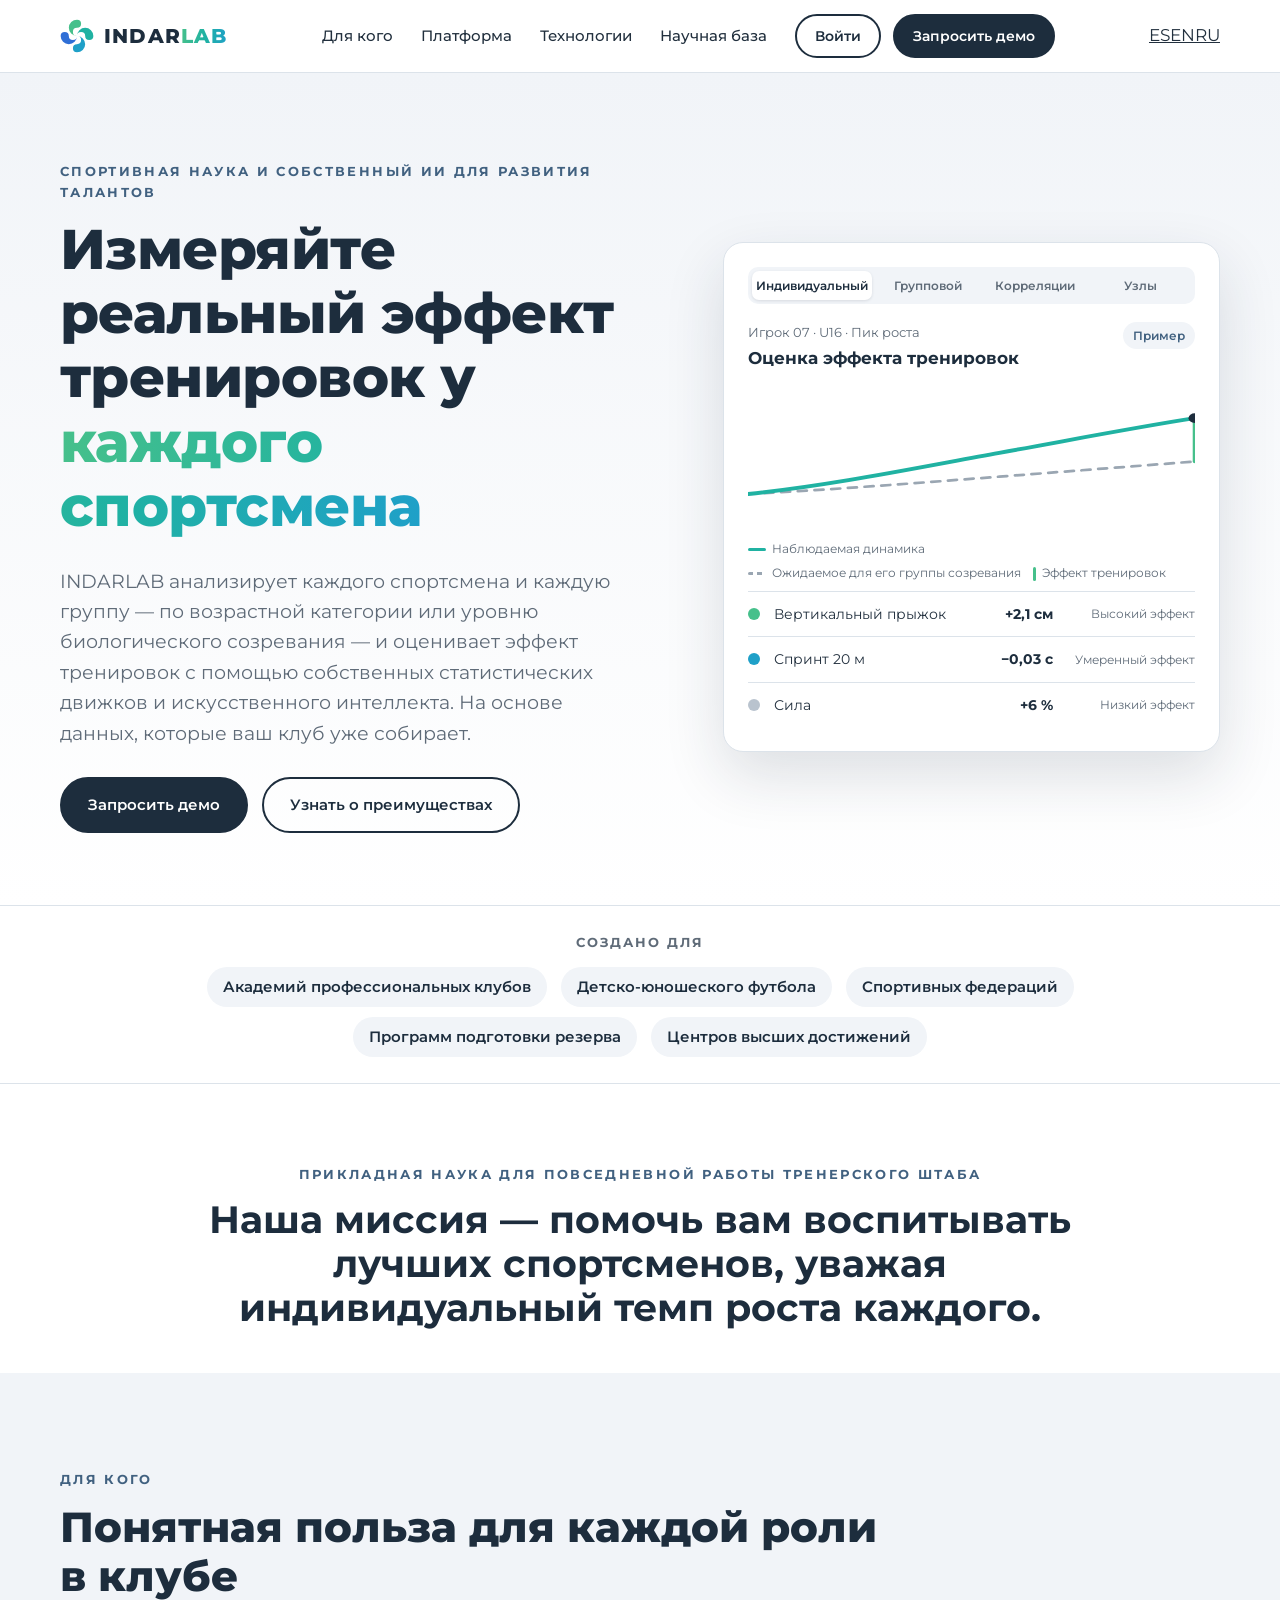
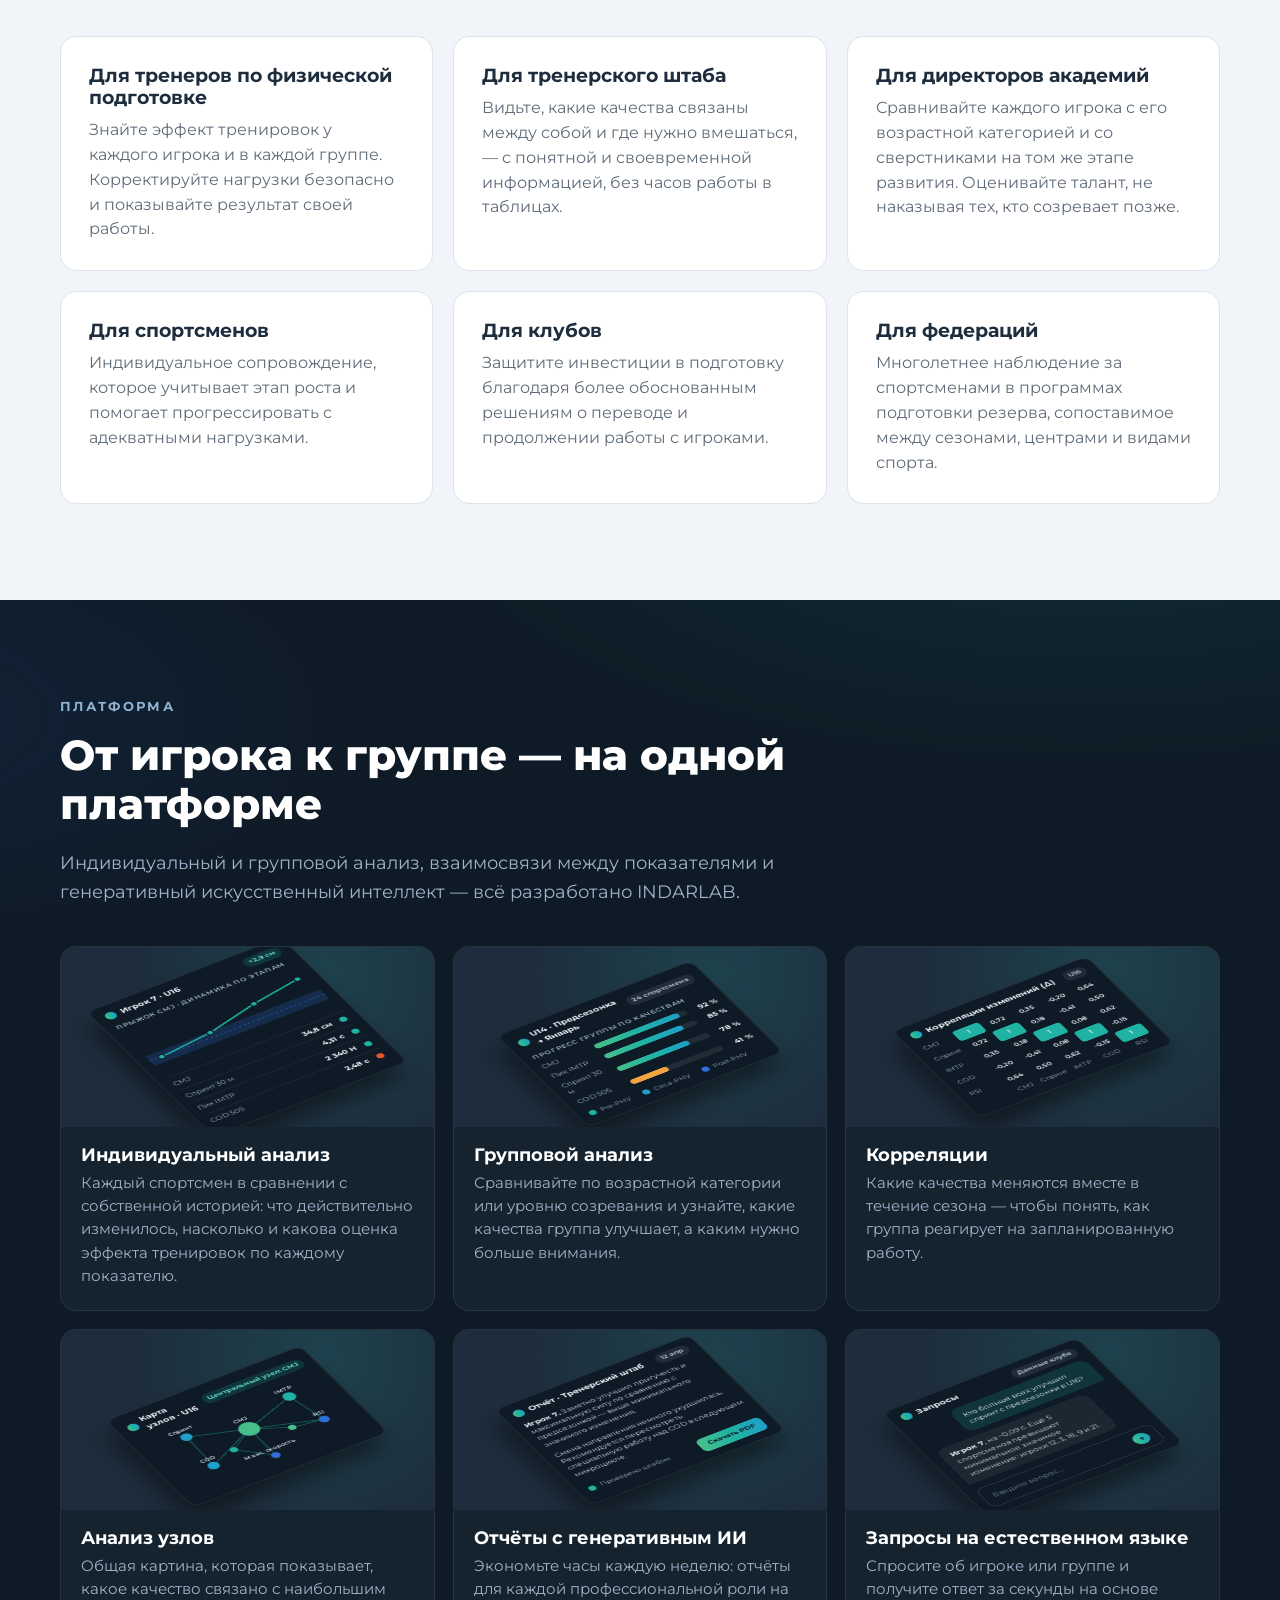
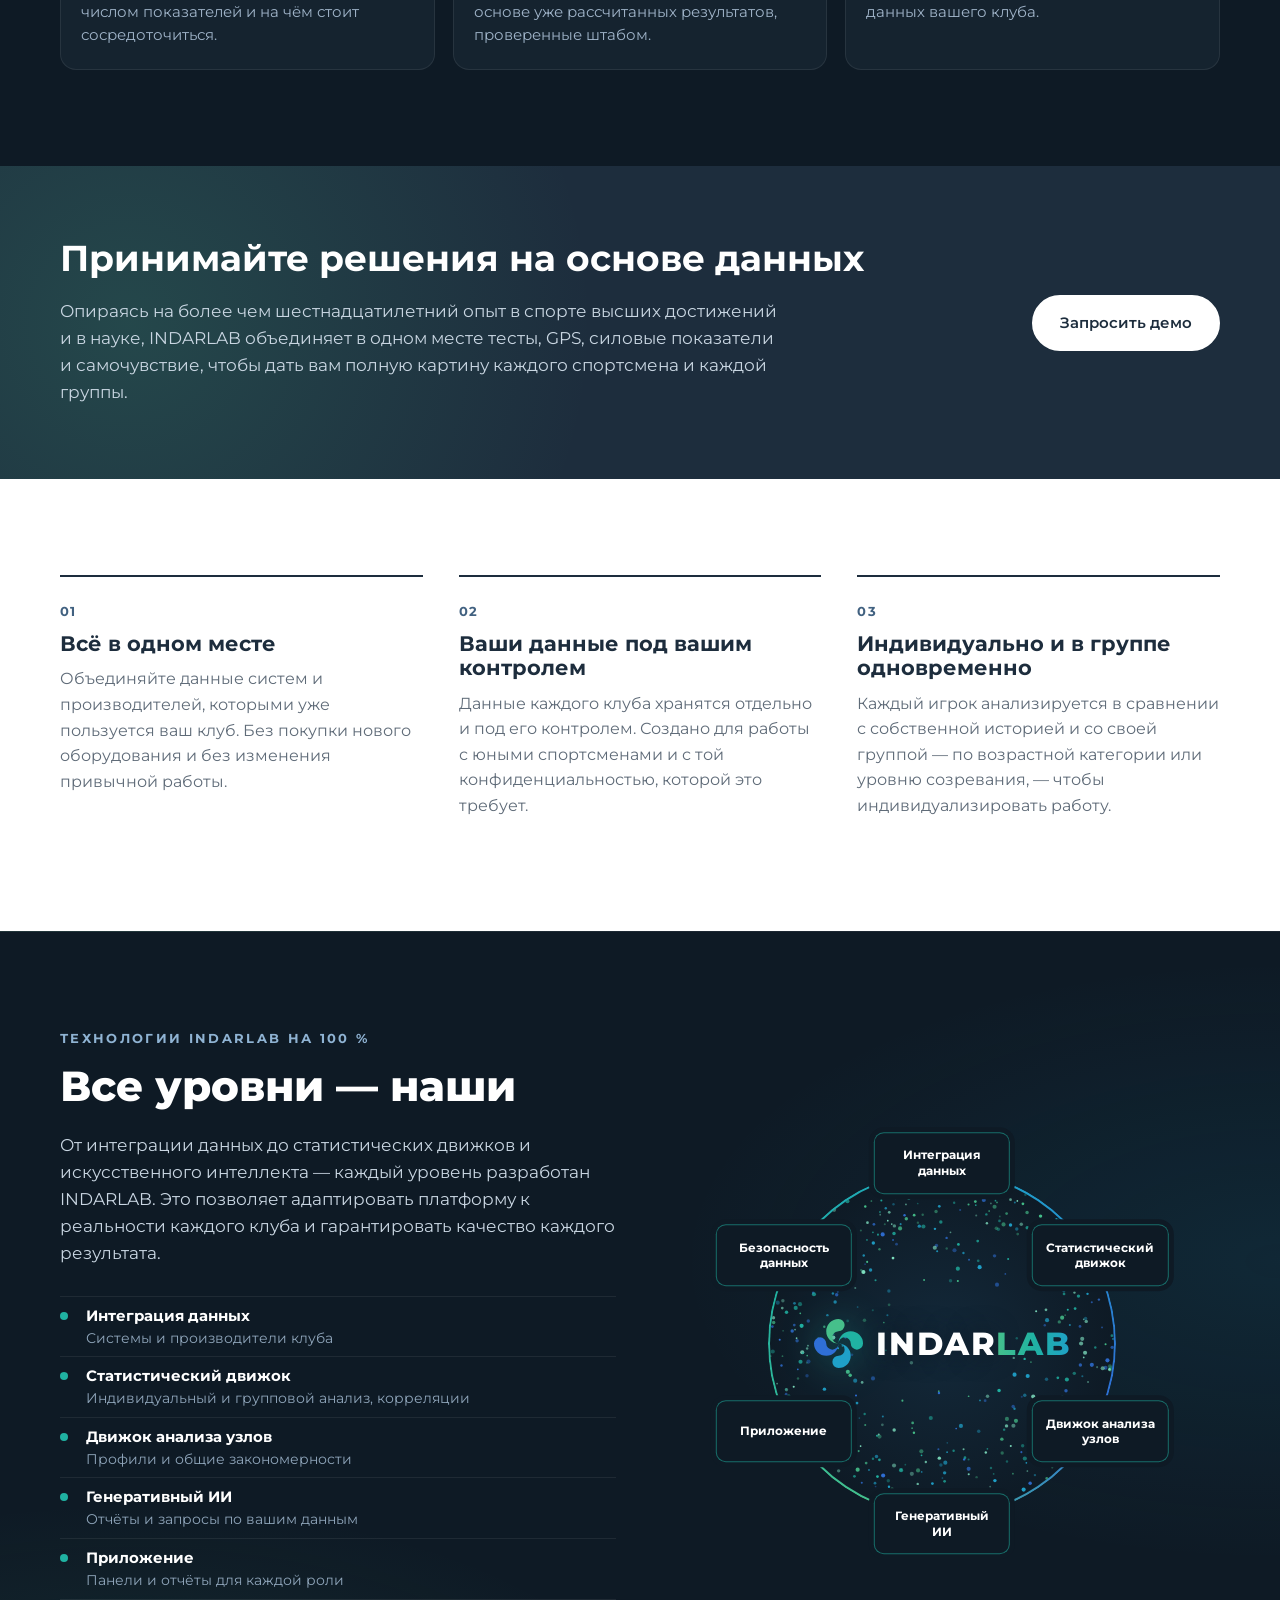
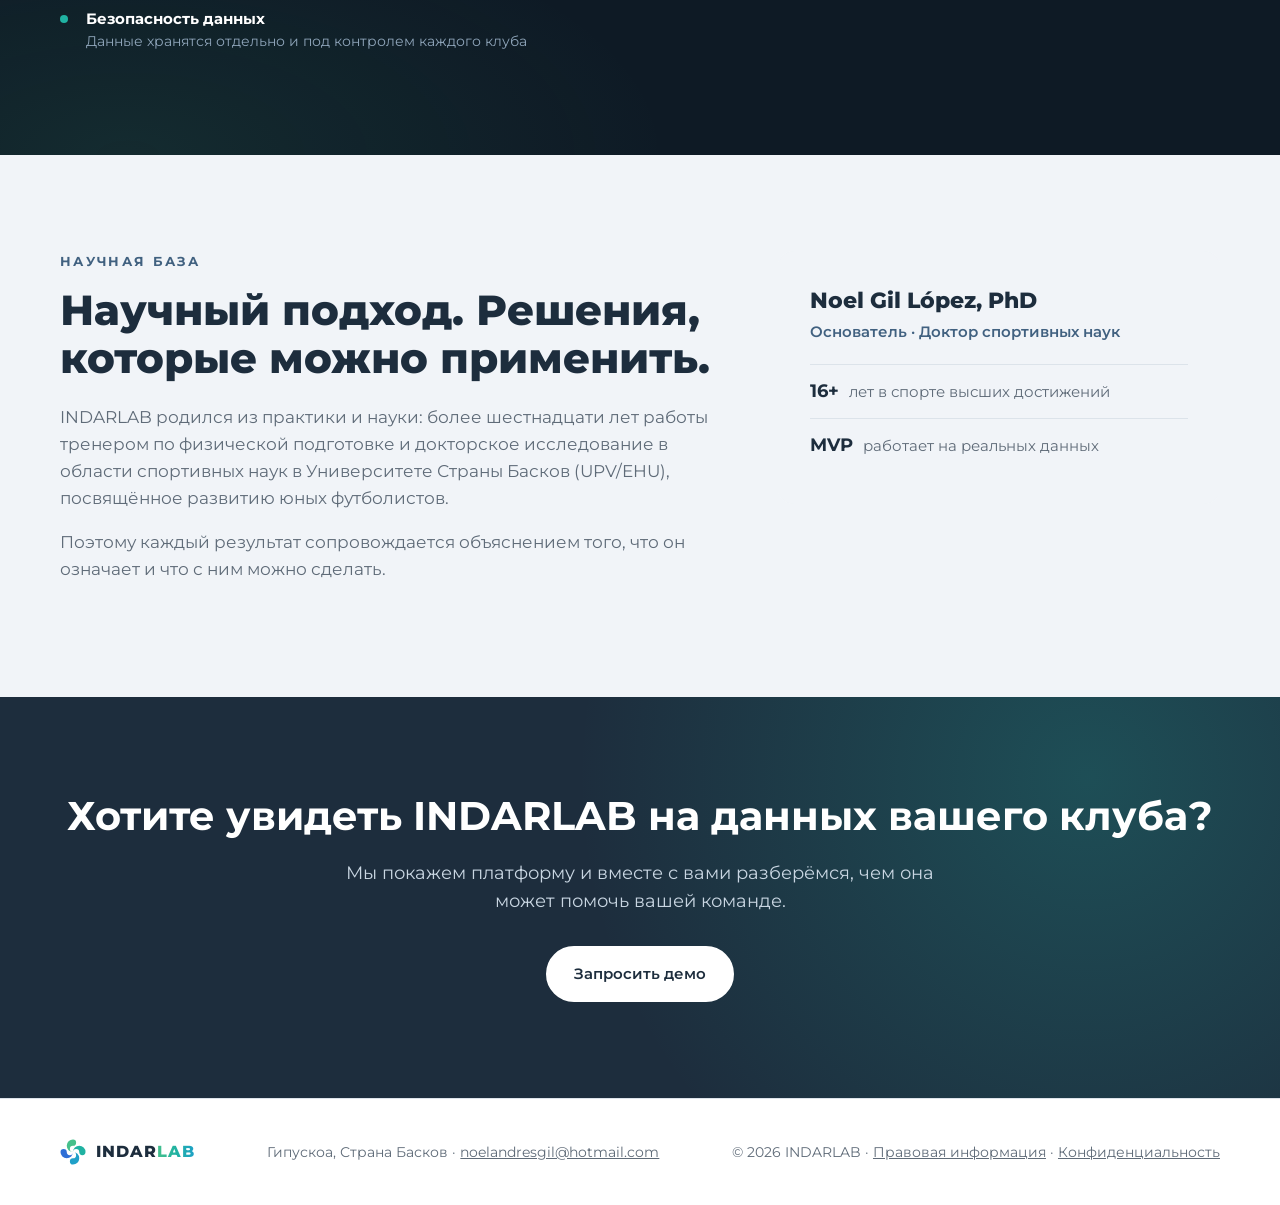
==== index.html @ 2580c772 "Add files via upload" ====
<!DOCTYPE html>
<html lang="ru">
<head>
  <meta charset="UTF-8">
  <meta name="viewport" content="width=device-width, initial-scale=1">
  <title>INDARLAB · Спортивная наука и собственный ИИ для развития талантов</title>
  <meta name="description" content="INDARLAB анализирует каждого спортсмена и каждую группу и оценивает эффект тренировок с помощью собственных статистических движков и искусственного интеллекта.">
  <link rel="icon" href="../assets/img/favicon.svg" type="image/svg+xml">
  <link rel="preconnect" href="https://fonts.googleapis.com">
  <link rel="preconnect" href="https://fonts.gstatic.com" crossorigin>
  <link href="https://fonts.googleapis.com/css2?family=Montserrat:wght@400;500;600;700;800&display=swap" rel="stylesheet">
  <link rel="stylesheet" href="../assets/css/styles.css?v=6">
</head>
<body>

  <!-- ============ CABECERA ============ -->
  <header class="nav">
    <div class="container nav__inner">
      <a href="#inicio" class="brand" aria-label="INDARLAB, главная">
        <img src="../assets/img/lauburu.svg" alt="" class="brand__symbol">
        <span class="brand__name">INDAR<span class="grad">LAB</span></span>
      </a>
      <button class="nav__toggle" aria-label="Открыть меню" aria-expanded="false">
        <span></span><span></span><span></span>
      </button>
      <nav class="nav__links" aria-label="Основное меню">
        <a href="#para-quien">Для кого</a>
        <a href="#plataforma">Платформа</a>
        <a href="#tecnologia">Технологии</a>
        <a href="#evidencia">Научная база</a>
        <a href="https://indarlab.onrender.com/" class="btn btn--small btn--ghost">Войти</a>
        <a href="#contacto" class="btn btn--small">Запросить демо</a>
      </nav>
      <div class="lang" role="navigation" aria-label="Idioma / Language"><a href="../" lang="es" hreflang="es" title="Español">ES</a><a href="../en/" lang="en" hreflang="en" title="English">EN</a><a href="../ru/" lang="ru" hreflang="ru" aria-current="true" title="Русский">RU</a></div>
      
    </div>
  </header>

  <main id="inicio">

    <!-- ============ 1 · HERO ============ -->
    <section class="hero">
      <div class="container hero__grid">
        <div class="hero__text">
          <p class="eyebrow">Спортивная наука и собственный ИИ для развития талантов</p>
          <h1>Измеряйте реальный эффект тренировок у <span class="grad">каждого спортсмена</span></h1>
          <p class="lead">INDARLAB анализирует каждого спортсмена и каждую группу — по возрастной категории или уровню биологического созревания — и оценивает эффект тренировок с помощью собственных статистических движков и искусственного интеллекта. На основе данных, которые ваш клуб уже собирает.</p>
          <div class="hero__ctas">
            <a href="#contacto" class="btn">Запросить демо</a>
            <a href="#para-quien" class="btn btn--ghost">Узнать о преимуществах</a>
          </div>
        </div>

        <!-- Maqueta interactiva de la plataforma (datos ficticios) -->
        <div class="mock" aria-label="Примеры платформы на вымышленных данных">
          <div class="mock__tabs" role="tablist">
            <button role="tab" aria-selected="true" aria-controls="tab-ind" id="t-ind" class="is-active">Индивидуальный</button>
            <button role="tab" aria-selected="false" aria-controls="tab-grp" id="t-grp" tabindex="-1">Групповой</button>
            <button role="tab" aria-selected="false" aria-controls="tab-cor" id="t-cor" tabindex="-1">Корреляции</button>
            <button role="tab" aria-selected="false" aria-controls="tab-nod" id="t-nod" tabindex="-1">Узлы</button>
          </div>

          <!-- Individual -->
          <div class="mock__panel" role="tabpanel" id="tab-ind" aria-labelledby="t-ind">
            <div class="mock__head">
              <div>
                <p class="mock__label">Игрок 07 · U16 · Пик роста</p>
                <p class="mock__title">Оценка эффекта тренировок</p>
              </div>
              <span class="mock__pill">Пример</span>
            </div>
            <svg class="mock__chart" viewBox="0 0 320 120" preserveAspectRatio="none" aria-hidden="true">
              <path d="M0 96 C60 92 120 86 180 80 C240 74 280 70 320 66" fill="none" stroke="#9AA6B2" stroke-width="2.5" stroke-dasharray="6 6" stroke-linecap="round"/>
              <path d="M0 96 C60 88 120 72 180 58 C240 44 280 34 320 26" fill="none" stroke="#20B2A2" stroke-width="3.5" stroke-linecap="round"/>
              <path d="M320 66 L320 26" stroke="#46C08B" stroke-width="3" stroke-linecap="round"/>
              <circle cx="320" cy="26" r="4.5" fill="#1D2D3D"/>
            </svg>
            <div class="mock__legend">
              <span><i class="lg lg--obs"></i>Наблюдаемая динамика</span>
              <span><i class="lg lg--mat"></i>Ожидаемое для его группы созревания</span>
              <span><i class="lg lg--eff"></i>Эффект тренировок</span>
            </div>
            <ul class="mock__rows">
              <li><span class="dot dot--high"></span><span>Вертикальный прыжок</span><strong>+2,1 см</strong><em>Высокий эффект</em></li>
              <li><span class="dot dot--mid"></span><span>Спринт 20 м</span><strong>−0,03 с</strong><em>Умеренный эффект</em></li>
              <li><span class="dot dot--low"></span><span>Сила</span><strong>+6 %</strong><em>Низкий эффект</em></li>
            </ul>
          </div>

          <!-- Grupal -->
          <div class="mock__panel" role="tabpanel" id="tab-grp" aria-labelledby="t-grp" hidden>
            <div class="mock__head">
              <div>
                <p class="mock__label">U16 · 22 игрока · Вертикальный прыжок</p>
                <p class="mock__title">Эффект по группам созревания</p>
              </div>
              <span class="mock__pill">Пример</span>
            </div>
            <svg class="mock__chart" viewBox="0 0 320 120" preserveAspectRatio="xMidYMid meet" aria-hidden="true">
              <line x1="20" y1="104" x2="300" y2="104" stroke="#DCE3EA" stroke-width="1.5"/>
              <rect x="50" y="62" width="46" height="42" rx="6" fill="#1FA0C8"/>
              <rect x="137" y="34" width="46" height="70" rx="6" fill="#20B2A2"/>
              <rect x="224" y="48" width="46" height="56" rx="6" fill="#46C08B"/>
              <circle cx="160" cy="31" r="5" fill="#1D2D3D"/>
              <text x="73" y="117" text-anchor="middle" font-size="11" font-family="Montserrat, Arial, sans-serif" fill="#5F6B78">До пика</text>
              <text x="160" y="117" text-anchor="middle" font-size="11" font-family="Montserrat, Arial, sans-serif" fill="#5F6B78">На пике</text>
              <text x="247" y="117" text-anchor="middle" font-size="11" font-family="Montserrat, Arial, sans-serif" fill="#5F6B78">После пика</text>
            </svg>
            <div class="mock__legend">
              <span><i class="lg lg--bar"></i>Средний эффект группы</span>
              <span><i class="lg lg--pt"></i>Игрок 07</span>
            </div>
            <ul class="mock__rows">
              <li><span class="dot dot--mid"></span><span>До пика · 7 игр.</span><strong>+1,2 см</strong><em>Умеренный эффект</em></li>
              <li><span class="dot dot--teal"></span><span>На пике · 9 игр.</span><strong>+2,0 см</strong><em>Высокий эффект</em></li>
              <li><span class="dot dot--high"></span><span>После пика · 6 игр.</span><strong>+1,6 см</strong><em>Умеренный эффект</em></li>
            </ul>
          </div>

          <!-- Correlaciones -->
          <div class="mock__panel" role="tabpanel" id="tab-cor" aria-labelledby="t-cor" hidden>
            <div class="mock__head">
              <div>
                <p class="mock__label">U16 · Текущий сезон</p>
                <p class="mock__title">Взаимосвязь качеств</p>
              </div>
              <span class="mock__pill">Пример</span>
            </div>
            <svg class="mock__chart" viewBox="0 0 320 120" preserveAspectRatio="xMidYMid meet" aria-hidden="true">
              <line x1="20" y1="108" x2="310" y2="108" stroke="#DCE3EA" stroke-width="1.5"/>
              <line x1="20" y1="8" x2="20" y2="108" stroke="#DCE3EA" stroke-width="1.5"/>
              <circle cx="27.9" cy="80.1" r="4" fill="#1FA0C8" fill-opacity=".75"/><circle cx="47.8" cy="73.5" r="4" fill="#1FA0C8" fill-opacity=".75"/><circle cx="62.4" cy="77.0" r="4" fill="#1FA0C8" fill-opacity=".75"/><circle cx="72.7" cy="77.9" r="4" fill="#1FA0C8" fill-opacity=".75"/><circle cx="88.4" cy="72.4" r="4" fill="#1FA0C8" fill-opacity=".75"/><circle cx="104.8" cy="60.2" r="4" fill="#1FA0C8" fill-opacity=".75"/><circle cx="125.1" cy="73.0" r="4" fill="#1FA0C8" fill-opacity=".75"/><circle cx="137.5" cy="55.6" r="4" fill="#1FA0C8" fill-opacity=".75"/><circle cx="159.5" cy="67.7" r="4" fill="#1FA0C8" fill-opacity=".75"/><circle cx="174.9" cy="50.7" r="4" fill="#1FA0C8" fill-opacity=".75"/><circle cx="195.7" cy="37.3" r="4" fill="#1FA0C8" fill-opacity=".75"/><circle cx="210.3" cy="39.7" r="4" fill="#1FA0C8" fill-opacity=".75"/><circle cx="217.7" cy="33.8" r="4" fill="#1FA0C8" fill-opacity=".75"/><circle cx="235.7" cy="46.2" r="4" fill="#1FA0C8" fill-opacity=".75"/><circle cx="250.2" cy="37.1" r="4" fill="#1FA0C8" fill-opacity=".75"/><circle cx="271.7" cy="26.9" r="4" fill="#1FA0C8" fill-opacity=".75"/><circle cx="286.6" cy="15.9" r="4" fill="#1FA0C8" fill-opacity=".75"/><circle cx="296.7" cy="16.9" r="4" fill="#1FA0C8" fill-opacity=".75"/>
              <line x1="25" y1="90" x2="310" y2="22" stroke="#1D2D3D" stroke-width="2.5" stroke-linecap="round"/>
              <text x="306" y="118" text-anchor="end" font-size="11" font-family="Montserrat, Arial, sans-serif" fill="#5F6B78">Сила</text>
              <text x="26" y="16" font-size="11" font-family="Montserrat, Arial, sans-serif" fill="#5F6B78">Вертикальный прыжок</text>
            </svg>
            <div class="mock__legend">
              <span><i class="lg lg--pt lg--pt-cyan"></i>Игроки U16</span>
              <span><i class="lg lg--trend"></i>Тренд</span>
            </div>
            <ul class="mock__rows">
              <li><span class="dot dot--high"></span><span>Сила ↔ Вертикальный прыжок</span><strong>r = 0,62</strong><em>Сильная связь</em></li>
              <li><span class="dot dot--mid"></span><span>Прыжок ↔ Спринт 20 м</span><strong>r = −0,48</strong><em>Умеренная связь</em></li>
              <li><span class="dot dot--low"></span><span>Нагрузка ↔ Самочувствие</span><strong>r = −0,31</strong><em>Слабая связь</em></li>
            </ul>
          </div>

          <!-- Nodos -->
          <div class="mock__panel" role="tabpanel" id="tab-nod" aria-labelledby="t-nod" hidden>
            <div class="mock__head">
              <div>
                <p class="mock__label">Игрок 07 · U16</p>
                <p class="mock__title">Карта взаимосвязей профиля</p>
              </div>
              <span class="mock__pill">Пример</span>
            </div>
            <svg class="mock__chart" viewBox="0 0 320 120" preserveAspectRatio="xMidYMid meet" aria-hidden="true">
              <line x1="175" y1="50" x2="90" y2="28" stroke="#9AA6B2" stroke-opacity=".7" stroke-width="5" stroke-linecap="round"/><line x1="175" y1="50" x2="262" y2="26" stroke="#9AA6B2" stroke-opacity=".7" stroke-width="3.5" stroke-linecap="round"/><line x1="175" y1="50" x2="80" y2="80" stroke="#9AA6B2" stroke-opacity=".7" stroke-width="2" stroke-linecap="round"/><line x1="175" y1="50" x2="178" y2="92" stroke="#9AA6B2" stroke-opacity=".7" stroke-width="2.5" stroke-linecap="round"/><line x1="90" y1="28" x2="262" y2="26" stroke="#9AA6B2" stroke-opacity=".7" stroke-width="2.5" stroke-linecap="round"/><line x1="80" y1="80" x2="268" y2="82" stroke="#9AA6B2" stroke-opacity=".7" stroke-width="1.5" stroke-linecap="round"/><line x1="262" y1="26" x2="268" y2="82" stroke="#9AA6B2" stroke-opacity=".7" stroke-width="1" stroke-linecap="round"/>
              <circle cx="175" cy="50" r="20" fill="#20B2A2"/><text x="175" y="54" text-anchor="middle" font-size="10" font-weight="700" font-family="Montserrat, Arial, sans-serif" fill="#FFFFFF">Сила</text><circle cx="90" cy="28" r="10" fill="#46C08B"/><text x="90" y="14" text-anchor="middle" font-size="11" font-family="Montserrat, Arial, sans-serif" fill="#22303E">Прыжок</text><circle cx="262" cy="26" r="10" fill="#1FA0C8"/><text x="262" y="12" text-anchor="middle" font-size="11" font-family="Montserrat, Arial, sans-serif" fill="#22303E">Спринт</text><circle cx="80" cy="80" r="8" fill="#2F6FD6"/><text x="80" y="98" text-anchor="middle" font-size="11" font-family="Montserrat, Arial, sans-serif" fill="#22303E">Нагрузка</text><circle cx="268" cy="82" r="8" fill="#9AA6B2"/><text x="268" y="100" text-anchor="middle" font-size="11" font-family="Montserrat, Arial, sans-serif" fill="#22303E">Самочувствие</text><circle cx="178" cy="92" r="7" fill="#416180"/><text x="178" y="109" text-anchor="middle" font-size="11" font-family="Montserrat, Arial, sans-serif" fill="#22303E">Созревание</text>
            </svg>
            <div class="mock__legend">
              <span><i class="lg lg--pt lg--pt-teal"></i>Качество</span>
              <span><i class="lg lg--edge"></i>Связь (толщина = сила)</span>
            </div>
            <ul class="mock__rows">
              <li><span class="dot dot--teal"></span><span>Центральный узел</span><strong>Сила</strong><em>Наиболее связанный</em></li>
              <li><span class="dot dot--high"></span><span>Главная связь</span><strong>Сила ↔ Прыжок</strong><em>Приоритет</em></li>
              <li><span class="dot dot--mid"></span><span>Профиль</span><strong>Взрывной</strong><em>В развитии</em></li>
            </ul>
          </div>
        </div>
      </div>
    </section>

    <!-- ============ 2 · DISEÑADO PARA ============ -->
    <section class="segments">
      <div class="container">
        <p class="segments__label">Создано для</p>
        <ul class="segments__list">
          <li>Академий профессиональных клубов</li>
          <li>Детско-юношеского футбола</li>
          <li>Спортивных федераций</li>
          <li>Программ подготовки резерва</li>
          <li>Центров высших достижений</li>
        </ul>
      </div>
    </section>

    <!-- ============ 3 · MISIÓN ============ -->
    <section class="mission">
      <div class="container">
        <p class="eyebrow">Прикладная наука для повседневной работы тренерского штаба</p>
        <h2>Наша миссия — помочь вам воспитывать лучших спортсменов, уважая индивидуальный темп роста каждого.</h2>
      </div>
    </section>

    <!-- ============ 4 · BENEFICIOS POR PERFIL ============ -->
    <section class="section section--tint" id="para-quien">
      <div class="container">
        <p class="eyebrow">Для кого</p>
        <h2 class="section__title">Понятная польза для каждой роли в клубе</h2>
        <div class="cards">
          <article class="card">
            <h3>Для тренеров по физической подготовке</h3>
            <p>Знайте эффект тренировок у каждого игрока и в каждой группе. Корректируйте нагрузки безопасно и показывайте результат своей работы.</p>
          </article>
          <article class="card">
            <h3>Для тренерского штаба</h3>
            <p>Видьте, какие качества связаны между собой и где нужно вмешаться, — с понятной и своевременной информацией, без часов работы в таблицах.</p>
          </article>
          <article class="card">
            <h3>Для директоров академий</h3>
            <p>Сравнивайте каждого игрока с его возрастной категорией и со сверстниками на том же этапе развития. Оценивайте талант, не наказывая тех, кто созревает позже.</p>
          </article>
          <article class="card">
            <h3>Для спортсменов</h3>
            <p>Индивидуальное сопровождение, которое учитывает этап роста и помогает прогрессировать с адекватными нагрузками.</p>
          </article>
          <article class="card">
            <h3>Для клубов</h3>
            <p>Защитите инвестиции в подготовку благодаря более обоснованным решениям о переводе и продолжении работы с игроками.</p>
          </article>
          <article class="card">
            <h3>Для федераций</h3>
            <p>Многолетнее наблюдение за спортсменами в программах подготовки резерва, сопоставимое между сезонами, центрами и видами спорта.</p>
          </article>
        </div>
      </div>
    </section>

    <!-- ============ 5 · PLATAFORMA ============ -->
    <section class="section section--engine" id="plataforma">
      <div class="container">
        <p class="eyebrow eyebrow--light">Платформа</p>
        <h2 class="section__title section__title--light">От игрока к группе — на одной платформе</h2>
        <p class="section__lead">Индивидуальный и групповой анализ, взаимосвязи между показателями и генеративный искусственный интеллект — всё разработано INDARLAB.</p>
        <div class="platform">
          <article class="pcard">
            <div class="pcard__media" aria-hidden="true">
              <div class="scr scr--a">
<div class="scr__bar"><span class="scr__logo"></span><b>Игрок 7 · U16</b><span class="scr__tag scr__tag--pos">+2,9 см</span></div>
                <p class="scr__label">Прыжок CMJ · динамика по этапам</p>
                <svg class="scr__chart" viewBox="0 0 300 110"><rect x="0" y="62" width="300" height="26" fill="rgba(47,111,214,.22)"/><line x1="0" x2="300" y1="75" y2="75" stroke="#2F6FD6" stroke-dasharray="4 4"/><polyline points="20,75 110,64 200,40 285,24" fill="none" stroke="#20B2A2" stroke-width="3"/><g fill="#20B2A2" stroke="#0E1A25" stroke-width="2"><circle cx="20" cy="75" r="5"/><circle cx="110" cy="64" r="5"/><circle cx="200" cy="40" r="5"/><circle cx="285" cy="24" r="5"/></g></svg>
                <ul class="scr__rows"><li><span>CMJ</span><b>34,8 см</b><i class="ok"></i></li><li><span>Спринт 30 м</span><b>4,31 с</b><i class="ok"></i></li><li><span>Пик IMTP</span><b>2 340 Н</b><i class="ok"></i></li><li><span>COD 505</span><b>2,48 с</b><i class="warn"></i></li></ul>
              </div>
            </div>
            <div class="pcard__body">
              <h3>Индивидуальный анализ</h3>
              <p>Каждый спортсмен в сравнении с собственной историей: что действительно изменилось, насколько и какова оценка эффекта тренировок по каждому показателю.</p>
            </div>
          </article>
          <article class="pcard">
            <div class="pcard__media" aria-hidden="true">
              <div class="scr scr--b">
<div class="scr__bar"><span class="scr__logo"></span><b>U14 · Предсезонка → Январь</b><span class="scr__tag">24 спортсмена</span></div>
                <p class="scr__label">Прогресс группы по качествам</p>
                <ul class="scr__bars"><li><span>CMJ</span><div class="scr__track"><div class="scr__fill " style="width:92%"></div></div><b>92 %</b></li><li><span>Пик IMTP</span><div class="scr__track"><div class="scr__fill " style="width:85%"></div></div><b>85 %</b></li><li><span>Спринт 30 м</span><div class="scr__track"><div class="scr__fill " style="width:78%"></div></div><b>78 %</b></li><li><span>COD 505</span><div class="scr__track"><div class="scr__fill scr__fill--warn" style="width:41%"></div></div><b>41 %</b></li></ul>
                <div class="scr__legend"><span><i class="ok"></i>Pre-PHV</span><span><i class="cy"></i>Circa-PHV</span><span><i class="bl"></i>Post-PHV</span></div>
              </div>
            </div>
            <div class="pcard__body">
              <h3>Групповой анализ</h3>
              <p>Сравнивайте по возрастной категории или уровню созревания и узнайте, какие качества группа улучшает, а каким нужно больше внимания.</p>
            </div>
          </article>
          <article class="pcard">
            <div class="pcard__media" aria-hidden="true">
              <div class="scr scr--a">
<div class="scr__bar"><span class="scr__logo"></span><b>Корреляции изменений (Δ)</b><span class="scr__tag">U16</span></div>
                <div class="scr__heat"><div class="scr__heat-y"><span>CMJ</span><span>Спринт</span><span>IMTP</span><span>COD</span><span>RSI</span></div><div class="scr__heat-grid"><span style="background:rgba(32,178,162,1)">1</span><span style="background:rgba(32,178,162,0,76)">0,72</span><span style="background:rgba(32,178,162,0,45)">0,35</span><span style="background:rgba(228,87,46,0,32)">-0,20</span><span style="background:rgba(32,178,162,0,69)">0,64</span><span style="background:rgba(32,178,162,0,76)">0,72</span><span style="background:rgba(32,178,162,1)">1</span><span style="background:rgba(32,178,162,0,30)">0,18</span><span style="background:rgba(228,87,46,0,50)">-0,41</span><span style="background:rgba(32,178,162,0,57)">0,50</span><span style="background:rgba(32,178,162,0,45)">0,35</span><span style="background:rgba(32,178,162,0,30)">0,18</span><span style="background:rgba(32,178,162,1)">1</span><span style="background:rgba(32,178,162,0,22)">0,08</span><span style="background:rgba(32,178,162,0,68)">0,62</span><span style="background:rgba(228,87,46,0,32)">-0,20</span><span style="background:rgba(228,87,46,0,50)">-0,41</span><span style="background:rgba(32,178,162,0,22)">0,08</span><span style="background:rgba(32,178,162,1)">1</span><span style="background:rgba(228,87,46,0,28)">-0,15</span><span style="background:rgba(32,178,162,0,69)">0,64</span><span style="background:rgba(32,178,162,0,57)">0,50</span><span style="background:rgba(32,178,162,0,68)">0,62</span><span style="background:rgba(228,87,46,0,28)">-0,15</span><span style="background:rgba(32,178,162,1)">1</span></div></div>
                <div class="scr__heat-x"><span>CMJ</span><span>Спринт</span><span>IMTP</span><span>COD</span><span>RSI</span></div>
              </div>
            </div>
            <div class="pcard__body">
              <h3>Корреляции</h3>
              <p>Какие качества меняются вместе в течение сезона — чтобы понять, как группа реагирует на запланированную работу.</p>
            </div>
          </article>
          <article class="pcard">
            <div class="pcard__media" aria-hidden="true">
              <div class="scr scr--b">
<div class="scr__bar"><span class="scr__logo"></span><b>Карта узлов · U16</b><span class="scr__tag scr__tag--pos">Центральный узел: CMJ</span></div>
                <svg class="scr__net" viewBox="0 0 300 160"><g stroke="rgba(32,178,162,.55)" stroke-width="1.5"><line x1="150" y1="62" x2="62" y2="30"/><line x1="150" y1="62" x2="240" y2="28"/><line x1="150" y1="62" x2="255" y2="100"/><line x1="150" y1="62" x2="60" y2="108"/><line x1="150" y1="62" x2="150" y2="135"/><line x1="150" y1="62" x2="105" y2="92"/><line x1="150" y1="62" x2="205" y2="92"/><line x1="240" y1="28" x2="255" y2="100"/><line x1="62" y1="30" x2="60" y2="108"/><line x1="105" y1="92" x2="150" y2="135"/><line x1="205" y1="92" x2="255" y2="100"/></g><circle cx="150" cy="62" r="16" fill="#46C08B"/><circle cx="62" cy="30" r="9" fill="#1FA0C8"/><circle cx="240" cy="28" r="10" fill="#20B2A2"/><circle cx="255" cy="100" r="8" fill="#2F6FD6"/><circle cx="60" cy="108" r="9" fill="#1FA0C8"/><circle cx="150" cy="135" r="7" fill="#2F6FD6"/><circle cx="105" cy="92" r="6" fill="#20B2A2"/><circle cx="205" cy="92" r="6" fill="#46C08B"/><g fill="#C9D6E2" font-size="10" font-weight="600" text-anchor="middle"><text x="150" y="41">CMJ</text><text x="62" y="16">Спринт</text><text x="240" y="13">IMTP</text><text x="255" y="87">RSI</text><text x="60" y="94">COD</text><text x="150" y="123">Макс. скорость</text></g></svg>
              </div>
            </div>
            <div class="pcard__body">
              <h3>Анализ узлов</h3>
              <p>Общая картина, которая показывает, какое качество связано с наибольшим числом показателей и на чём стоит сосредоточиться.</p>
            </div>
          </article>
          <article class="pcard">
            <div class="pcard__media" aria-hidden="true">
              <div class="scr scr--a">
<div class="scr__bar"><span class="scr__logo"></span><b>Отчёт · Тренерский штаб</b><span class="scr__tag">12 апр</span></div>
                <p class="scr__text"><b>Игрок 7.</b> Заметно улучшил прыгучесть и максимальную силу по сравнению с предсезонкой — выше минимального значимого изменения.</p>
                <p class="scr__text">Смена направления немного ухудшилась. Рекомендуется пересмотреть специальную работу над COD в следующем микроцикле.</p>
                <div class="scr__foot"><span class="scr__dot"></span>Проверено штабом<span class="scr__btn">Скачать PDF</span></div>
              </div>
            </div>
            <div class="pcard__body">
              <h3>Отчёты с генеративным ИИ</h3>
              <p>Экономьте часы каждую неделю: отчёты для каждой профессиональной роли на основе уже рассчитанных результатов, проверенные штабом.</p>
            </div>
          </article>
          <article class="pcard">
            <div class="pcard__media" aria-hidden="true">
              <div class="scr scr--b">
<div class="scr__bar"><span class="scr__logo"></span><b>Запросы</b><span class="scr__tag">Данные клуба</span></div>
                <p class="scr__q">Кто больше всех улучшил спринт с предсезонки в U16?</p>
                <p class="scr__a"><b>Игрок 7</b>, на −0,09 с. Ещё 5 спортсменов превышают минимальное значимое изменение: игроки 12, 3, 18, 9 и 21.</p>
                <div class="scr__input">Введите вопрос…<span>↑</span></div>
              </div>
            </div>
            <div class="pcard__body">
              <h3>Запросы на естественном языке</h3>
              <p>Спросите об игроке или группе и получите ответ за секунды на основе данных вашего клуба.</p>
            </div>
          </article>
        </div>
      </div>
    </section>

    <!-- ============ 6 · APOYA TUS DECISIONES ============ -->
    <section class="decision">
      <div class="container decision__inner">
        <div>
          <h2>Принимайте решения на основе данных</h2>
          <p>Опираясь на более чем шестнадцатилетний опыт в спорте высших достижений и в науке, INDARLAB объединяет в одном месте тесты, GPS, силовые показатели и самочувствие, чтобы дать вам полную картину каждого спортсмена и каждой группы.</p>
        </div>
        <a href="#contacto" class="btn btn--light">Запросить демо</a>
      </div>
    </section>

    <!-- ============ 7 · TRES PILARES ============ -->
    <section class="section">
      <div class="container">
        <div class="features">
          <article class="feature">
            <span class="feature__num">01</span>
            <h3>Всё в одном месте</h3>
            <p>Объединяйте данные систем и производителей, которыми уже пользуется ваш клуб. Без покупки нового оборудования и без изменения привычной работы.</p>
          </article>
          <article class="feature">
            <span class="feature__num">02</span>
            <h3>Ваши данные под вашим контролем</h3>
            <p>Данные каждого клуба хранятся отдельно и под его контролем. Создано для работы с юными спортсменами и с той конфиденциальностью, которой это требует.</p>
          </article>
          <article class="feature">
            <span class="feature__num">03</span>
            <h3>Индивидуально и в группе одновременно</h3>
            <p>Каждый игрок анализируется в сравнении с собственной историей и со своей группой — по возрастной категории или уровню созревания, — чтобы индивидуализировать работу.</p>
          </article>
        </div>
      </div>
    </section>

    <!-- ============ 8 · TECNOLOGÍA PROPIA ============ -->
    <section class="section section--engine section--engine-2" id="tecnologia">
      <div class="container tech">
        <div class="tech__text">
          <p class="eyebrow eyebrow--light">Технологии INDARLAB на 100 %</p>
          <h2 class="section__title section__title--light">Все уровни — наши</h2>
          <p class="on-dark">От интеграции данных до статистических движков и искусственного интеллекта — каждый уровень разработан INDARLAB. Это позволяет адаптировать платформу к реальности каждого клуба и гарантировать качество каждого результата.</p>
          <ul class="layers"><li><strong>Интеграция данных</strong><span>Системы и производители клуба</span></li><li><strong>Статистический движок</strong><span>Индивидуальный и групповой анализ, корреляции</span></li><li><strong>Движок анализа узлов</strong><span>Профили и общие закономерности</span></li><li><strong>Генеративный ИИ</strong><span>Отчёты и запросы по вашим данным</span></li><li><strong>Приложение</strong><span>Панели и отчёты для каждой роли</span></li><li><strong>Безопасность данных</strong><span>Данные хранятся отдельно и под контролем каждого клуба</span></li></ul>
        </div>
        <div class="orbit" aria-hidden="true">
          <div class="orbit__ring">
            <svg class="orbit__dots" viewBox="0 0 100 100"><circle cx="12.60" cy="35.25" r="0.4" fill="#2F6FD6" opacity="0.64"/><circle cx="60.52" cy="20.13" r="0.4" fill="#20B2A2" opacity="0.76"/><circle cx="41.40" cy="74.65" r="0.25" fill="#46C08B" opacity="0.70"/><circle cx="15.55" cy="76.32" r="0.4" fill="#2F6FD6" opacity="0.78"/><circle cx="18.23" cy="18.97" r="0.5" fill="#46C08B" opacity="0.39"/><circle cx="51.60" cy="81.64" r="0.25" fill="#1FA0C8" opacity="0.86"/><circle cx="71.90" cy="16.63" r="0.5" fill="#1FA0C8" opacity="0.50"/><circle cx="28.40" cy="14.78" r="0.4" fill="#7FE0C0" opacity="0.78"/><circle cx="99.95" cy="48.65" r="0.25" fill="#1FA0C8" opacity="0.81"/><circle cx="3.82" cy="46.25" r="0.25" fill="#46C08B" opacity="0.40"/><circle cx="72.17" cy="18.07" r="0.4" fill="#46C08B" opacity="0.39"/><circle cx="97.77" cy="50.16" r="0.3" fill="#46C08B" opacity="0.95"/><circle cx="90.32" cy="45.00" r="0.4" fill="#2F6FD6" opacity="0.62"/><circle cx="57.84" cy="6.68" r="0.35" fill="#1FA0C8" opacity="0.57"/><circle cx="86.00" cy="41.73" r="0.25" fill="#46C08B" opacity="0.44"/><circle cx="35.90" cy="53.16" r="0.4" fill="#2F6FD6" opacity="0.47"/><circle cx="18.45" cy="48.24" r="0.6" fill="#7FE0C0" opacity="0.85"/><circle cx="82.95" cy="79.61" r="0.4" fill="#46C08B" opacity="0.99"/><circle cx="84.29" cy="43.67" r="0.5" fill="#46C08B" opacity="0.55"/><circle cx="24.35" cy="70.09" r="0.5" fill="#46C08B" opacity="0.77"/><circle cx="62.68" cy="66.64" r="0.4" fill="#2F6FD6" opacity="0.52"/><circle cx="39.43" cy="85.28" r="0.25" fill="#20B2A2" opacity="0.40"/><circle cx="51.89" cy="93.06" r="0.5" fill="#2F6FD6" opacity="0.59"/><circle cx="88.90" cy="39.79" r="0.4" fill="#20B2A2" opacity="0.89"/><circle cx="69.69" cy="93.85" r="0.3" fill="#20B2A2" opacity="0.55"/><circle cx="50.15" cy="97.31" r="0.3" fill="#2F6FD6" opacity="0.45"/><circle cx="80.41" cy="40.15" r="0.4" fill="#7FE0C0" opacity="0.74"/><circle cx="66.74" cy="63.68" r="0.5" fill="#20B2A2" opacity="0.98"/><circle cx="14.24" cy="78.98" r="0.4" fill="#2F6FD6" opacity="0.89"/><circle cx="9.21" cy="44.83" r="0.6" fill="#20B2A2" opacity="0.99"/><circle cx="18.98" cy="37.86" r="0.5" fill="#1FA0C8" opacity="0.75"/><circle cx="78.10" cy="33.37" r="0.6" fill="#1FA0C8" opacity="0.36"/><circle cx="50.23" cy="89.16" r="0.25" fill="#1FA0C8" opacity="0.46"/><circle cx="91.41" cy="42.92" r="0.25" fill="#7FE0C0" opacity="0.59"/><circle cx="22.55" cy="8.53" r="0.6" fill="#20B2A2" opacity="0.69"/><circle cx="88.36" cy="30.03" r="0.4" fill="#1FA0C8" opacity="0.94"/><circle cx="99.04" cy="56.59" r="0.6" fill="#46C08B" opacity="0.40"/><circle cx="30.76" cy="91.63" r="0.25" fill="#2F6FD6" opacity="0.40"/><circle cx="86.50" cy="60.47" r="0.6" fill="#20B2A2" opacity="0.83"/><circle cx="90.38" cy="26.12" r="0.35" fill="#7FE0C0" opacity="0.41"/><circle cx="83.50" cy="14.81" r="0.4" fill="#46C08B" opacity="0.96"/><circle cx="6.92" cy="28.79" r="0.5" fill="#7FE0C0" opacity="0.78"/><circle cx="16.60" cy="22.77" r="0.25" fill="#46C08B" opacity="0.41"/><circle cx="86.34" cy="15.79" r="0.6" fill="#2F6FD6" opacity="0.56"/><circle cx="10.78" cy="59.39" r="0.5" fill="#2F6FD6" opacity="0.40"/><circle cx="34.70" cy="38.69" r="0.4" fill="#46C08B" opacity="0.36"/><circle cx="18.97" cy="22.81" r="0.4" fill="#46C08B" opacity="0.52"/><circle cx="73.61" cy="79.75" r="0.5" fill="#20B2A2" opacity="0.48"/><circle cx="24.60" cy="88.66" r="0.4" fill="#20B2A2" opacity="0.67"/><circle cx="31.46" cy="18.25" r="0.3" fill="#20B2A2" opacity="0.76"/><circle cx="13.90" cy="82.06" r="0.5" fill="#20B2A2" opacity="0.95"/><circle cx="21.11" cy="50.64" r="0.25" fill="#1FA0C8" opacity="0.81"/><circle cx="85.96" cy="80.84" r="0.4" fill="#20B2A2" opacity="0.53"/><circle cx="14.85" cy="81.97" r="0.5" fill="#1FA0C8" opacity="0.67"/><circle cx="74.90" cy="11.78" r="0.5" fill="#46C08B" opacity="0.64"/><circle cx="41.65" cy="96.74" r="0.5" fill="#1FA0C8" opacity="0.38"/><circle cx="34.47" cy="89.94" r="0.5" fill="#20B2A2" opacity="0.36"/><circle cx="64.38" cy="86.25" r="0.35" fill="#20B2A2" opacity="0.50"/><circle cx="96.74" cy="45.29" r="0.25" fill="#2F6FD6" opacity="0.64"/><circle cx="65.70" cy="8.35" r="0.25" fill="#20B2A2" opacity="0.79"/><circle cx="48.20" cy="97.37" r="0.6" fill="#7FE0C0" opacity="0.36"/><circle cx="91.01" cy="59.49" r="0.3" fill="#1FA0C8" opacity="0.53"/><circle cx="89.87" cy="36.16" r="0.5" fill="#20B2A2" opacity="0.75"/><circle cx="60.08" cy="12.65" r="0.3" fill="#7FE0C0" opacity="0.41"/><circle cx="22.68" cy="58.21" r="0.6" fill="#46C08B" opacity="0.93"/><circle cx="15.29" cy="33.98" r="0.5" fill="#1FA0C8" opacity="0.87"/><circle cx="26.48" cy="17.06" r="0.3" fill="#46C08B" opacity="0.41"/><circle cx="76.45" cy="30.78" r="0.25" fill="#2F6FD6" opacity="0.99"/><circle cx="95.25" cy="29.49" r="0.35" fill="#46C08B" opacity="0.94"/><circle cx="82.47" cy="68.59" r="0.4" fill="#7FE0C0" opacity="0.57"/><circle cx="3.64" cy="53.66" r="0.25" fill="#46C08B" opacity="0.49"/><circle cx="88.66" cy="58.67" r="0.5" fill="#20B2A2" opacity="0.57"/><circle cx="90.64" cy="49.96" r="0.6" fill="#7FE0C0" opacity="0.69"/><circle cx="0.81" cy="52.29" r="0.6" fill="#20B2A2" opacity="0.41"/><circle cx="12.81" cy="35.60" r="0.6" fill="#20B2A2" opacity="0.71"/><circle cx="73.21" cy="15.20" r="0.5" fill="#7FE0C0" opacity="0.52"/><circle cx="83.81" cy="14.03" r="0.5" fill="#20B2A2" opacity="0.49"/><circle cx="1.01" cy="42.49" r="0.5" fill="#7FE0C0" opacity="0.67"/><circle cx="7.89" cy="49.16" r="0.5" fill="#2F6FD6" opacity="0.60"/><circle cx="0.68" cy="45.02" r="0.4" fill="#2F6FD6" opacity="0.70"/><circle cx="73.36" cy="65.50" r="0.3" fill="#2F6FD6" opacity="0.39"/><circle cx="85.46" cy="30.73" r="0.4" fill="#7FE0C0" opacity="0.52"/><circle cx="28.01" cy="84.80" r="0.4" fill="#46C08B" opacity="0.69"/><circle cx="26.58" cy="28.58" r="0.35" fill="#46C08B" opacity="0.43"/><circle cx="61.18" cy="66.57" r="0.25" fill="#1FA0C8" opacity="0.80"/><circle cx="51.59" cy="95.72" r="0.4" fill="#2F6FD6" opacity="0.42"/><circle cx="21.98" cy="48.15" r="0.35" fill="#2F6FD6" opacity="0.82"/><circle cx="97.74" cy="57.02" r="0.6" fill="#2F6FD6" opacity="0.62"/><circle cx="7.49" cy="39.60" r="0.6" fill="#20B2A2" opacity="0.70"/><circle cx="74.94" cy="16.23" r="0.5" fill="#20B2A2" opacity="0.73"/><circle cx="48.06" cy="16.57" r="0.35" fill="#1FA0C8" opacity="0.94"/><circle cx="83.64" cy="22.40" r="0.3" fill="#20B2A2" opacity="0.49"/><circle cx="82.24" cy="86.08" r="0.3" fill="#46C08B" opacity="0.44"/><circle cx="78.29" cy="69.75" r="0.4" fill="#20B2A2" opacity="0.70"/><circle cx="27.70" cy="26.85" r="0.25" fill="#2F6FD6" opacity="0.41"/><circle cx="88.21" cy="26.21" r="0.35" fill="#2F6FD6" opacity="0.43"/><circle cx="25.54" cy="86.73" r="0.6" fill="#46C08B" opacity="0.89"/><circle cx="90.43" cy="56.22" r="0.5" fill="#2F6FD6" opacity="0.75"/><circle cx="65.16" cy="87.98" r="0.25" fill="#20B2A2" opacity="0.48"/><circle cx="94.70" cy="27.89" r="0.25" fill="#20B2A2" opacity="0.73"/><circle cx="2.07" cy="61.64" r="0.25" fill="#7FE0C0" opacity="0.56"/><circle cx="25.84" cy="81.32" r="0.3" fill="#46C08B" opacity="0.74"/><circle cx="92.66" cy="61.21" r="0.3" fill="#7FE0C0" opacity="0.47"/><circle cx="24.13" cy="77.48" r="0.3" fill="#46C08B" opacity="0.74"/><circle cx="91.41" cy="54.02" r="0.25" fill="#7FE0C0" opacity="0.87"/><circle cx="65.53" cy="89.92" r="0.5" fill="#1FA0C8" opacity="0.99"/><circle cx="76.23" cy="73.50" r="0.6" fill="#7FE0C0" opacity="0.86"/><circle cx="36.18" cy="75.18" r="0.5" fill="#7FE0C0" opacity="0.80"/><circle cx="11.46" cy="75.93" r="0.6" fill="#1FA0C8" opacity="0.47"/><circle cx="78.98" cy="71.30" r="0.35" fill="#2F6FD6" opacity="0.99"/><circle cx="46.85" cy="71.66" r="0.6" fill="#20B2A2" opacity="0.54"/><circle cx="9.60" cy="31.12" r="0.5" fill="#2F6FD6" opacity="0.40"/><circle cx="18.68" cy="11.03" r="0.6" fill="#7FE0C0" opacity="0.43"/><circle cx="99.21" cy="57.11" r="0.5" fill="#20B2A2" opacity="0.42"/><circle cx="21.98" cy="69.95" r="0.25" fill="#7FE0C0" opacity="0.84"/><circle cx="49.23" cy="64.37" r="0.35" fill="#2F6FD6" opacity="0.94"/><circle cx="13.57" cy="71.33" r="0.5" fill="#46C08B" opacity="0.72"/><circle cx="66.14" cy="8.87" r="0.25" fill="#46C08B" opacity="0.71"/><circle cx="85.67" cy="35.52" r="0.4" fill="#20B2A2" opacity="0.66"/><circle cx="3.75" cy="37.52" r="0.5" fill="#7FE0C0" opacity="0.39"/><circle cx="11.15" cy="43.41" r="0.5" fill="#2F6FD6" opacity="0.55"/><circle cx="30.11" cy="20.68" r="0.5" fill="#1FA0C8" opacity="0.95"/><circle cx="52.60" cy="31.69" r="0.5" fill="#20B2A2" opacity="0.38"/><circle cx="34.32" cy="14.18" r="0.25" fill="#7FE0C0" opacity="0.93"/><circle cx="71.90" cy="48.45" r="0.35" fill="#20B2A2" opacity="0.40"/><circle cx="10.76" cy="55.56" r="0.3" fill="#46C08B" opacity="0.38"/><circle cx="41.63" cy="1.60" r="0.4" fill="#20B2A2" opacity="0.44"/><circle cx="82.63" cy="78.80" r="0.5" fill="#46C08B" opacity="0.62"/><circle cx="80.57" cy="60.37" r="0.5" fill="#1FA0C8" opacity="0.45"/><circle cx="30.28" cy="15.24" r="0.4" fill="#2F6FD6" opacity="0.74"/><circle cx="20.45" cy="83.94" r="0.6" fill="#20B2A2" opacity="0.69"/><circle cx="45.14" cy="0.90" r="0.3" fill="#2F6FD6" opacity="0.66"/><circle cx="60.37" cy="2.66" r="0.5" fill="#1FA0C8" opacity="0.90"/><circle cx="36.13" cy="17.93" r="0.5" fill="#20B2A2" opacity="0.80"/><circle cx="50.93" cy="5.92" r="0.3" fill="#2F6FD6" opacity="0.97"/><circle cx="92.91" cy="24.89" r="0.6" fill="#46C08B" opacity="0.38"/><circle cx="49.17" cy="63.86" r="0.25" fill="#46C08B" opacity="0.76"/><circle cx="44.15" cy="82.56" r="0.25" fill="#20B2A2" opacity="0.94"/><circle cx="21.17" cy="18.87" r="0.35" fill="#1FA0C8" opacity="0.66"/><circle cx="31.91" cy="77.09" r="0.6" fill="#46C08B" opacity="0.44"/><circle cx="5.50" cy="65.30" r="0.5" fill="#20B2A2" opacity="0.89"/><circle cx="49.33" cy="10.00" r="0.4" fill="#1FA0C8" opacity="0.88"/><circle cx="65.42" cy="24.43" r="0.5" fill="#2F6FD6" opacity="0.56"/><circle cx="71.34" cy="8.86" r="0.3" fill="#1FA0C8" opacity="0.63"/><circle cx="8.16" cy="60.18" r="0.35" fill="#46C08B" opacity="0.40"/><circle cx="13.87" cy="33.56" r="0.6" fill="#46C08B" opacity="0.65"/><circle cx="55.63" cy="73.97" r="0.6" fill="#1FA0C8" opacity="0.74"/><circle cx="53.66" cy="8.96" r="0.35" fill="#20B2A2" opacity="0.53"/><circle cx="31.89" cy="22.51" r="0.35" fill="#46C08B" opacity="0.59"/><circle cx="15.86" cy="63.27" r="0.5" fill="#1FA0C8" opacity="0.95"/><circle cx="63.04" cy="12.35" r="0.35" fill="#20B2A2" opacity="0.65"/><circle cx="85.62" cy="34.50" r="0.5" fill="#1FA0C8" opacity="0.51"/><circle cx="96.94" cy="57.17" r="0.6" fill="#7FE0C0" opacity="0.61"/><circle cx="46.71" cy="3.15" r="0.35" fill="#2F6FD6" opacity="0.87"/><circle cx="24.84" cy="33.78" r="0.3" fill="#7FE0C0" opacity="0.46"/><circle cx="40.52" cy="97.35" r="0.25" fill="#46C08B" opacity="0.49"/><circle cx="11.45" cy="32.60" r="0.25" fill="#7FE0C0" opacity="0.77"/><circle cx="27.52" cy="43.19" r="0.5" fill="#46C08B" opacity="0.40"/><circle cx="77.61" cy="71.53" r="0.35" fill="#20B2A2" opacity="0.41"/><circle cx="60.66" cy="25.89" r="0.4" fill="#20B2A2" opacity="0.51"/><circle cx="84.36" cy="27.50" r="0.35" fill="#7FE0C0" opacity="0.85"/><circle cx="63.20" cy="14.93" r="0.35" fill="#7FE0C0" opacity="0.79"/><circle cx="63.85" cy="11.36" r="0.25" fill="#46C08B" opacity="0.81"/><circle cx="68.04" cy="15.26" r="0.6" fill="#46C08B" opacity="0.58"/><circle cx="73.69" cy="9.27" r="0.4" fill="#46C08B" opacity="0.97"/><circle cx="39.61" cy="9.45" r="0.25" fill="#7FE0C0" opacity="0.62"/><circle cx="51.31" cy="98.78" r="0.3" fill="#7FE0C0" opacity="0.99"/><circle cx="30.60" cy="90.65" r="0.4" fill="#1FA0C8" opacity="0.63"/><circle cx="76.43" cy="27.02" r="0.4" fill="#46C08B" opacity="0.55"/><circle cx="70.15" cy="79.86" r="0.3" fill="#7FE0C0" opacity="0.94"/><circle cx="33.76" cy="51.94" r="0.25" fill="#20B2A2" opacity="0.55"/><circle cx="56.40" cy="80.76" r="0.3" fill="#7FE0C0" opacity="0.74"/><circle cx="57.06" cy="92.76" r="0.3" fill="#7FE0C0" opacity="0.93"/><circle cx="51.45" cy="19.20" r="0.35" fill="#2F6FD6" opacity="0.76"/><circle cx="47.32" cy="90.76" r="0.4" fill="#1FA0C8" opacity="0.94"/><circle cx="56.06" cy="5.81" r="0.25" fill="#20B2A2" opacity="0.66"/><circle cx="57.90" cy="88.04" r="0.3" fill="#7FE0C0" opacity="0.87"/><circle cx="63.77" cy="2.28" r="0.35" fill="#46C08B" opacity="0.86"/><circle cx="53.46" cy="94.42" r="0.25" fill="#1FA0C8" opacity="0.92"/><circle cx="50.87" cy="90.13" r="0.4" fill="#20B2A2" opacity="0.74"/><circle cx="55.40" cy="11.09" r="0.3" fill="#2F6FD6" opacity="0.52"/><circle cx="48.50" cy="21.44" r="0.5" fill="#2F6FD6" opacity="0.52"/><circle cx="29.95" cy="40.27" r="0.3" fill="#20B2A2" opacity="0.35"/><circle cx="91.16" cy="73.45" r="0.35" fill="#2F6FD6" opacity="0.75"/><circle cx="23.87" cy="53.28" r="0.4" fill="#2F6FD6" opacity="0.40"/><circle cx="7.75" cy="48.41" r="0.25" fill="#7FE0C0" opacity="0.86"/><circle cx="36.86" cy="21.03" r="0.4" fill="#2F6FD6" opacity="0.49"/><circle cx="10.82" cy="51.43" r="0.35" fill="#7FE0C0" opacity="0.56"/><circle cx="41.56" cy="73.12" r="0.4" fill="#46C08B" opacity="0.78"/><circle cx="35.47" cy="15.17" r="0.25" fill="#7FE0C0" opacity="0.78"/><circle cx="59.90" cy="4.94" r="0.25" fill="#46C08B" opacity="0.78"/><circle cx="38.57" cy="3.35" r="0.4" fill="#2F6FD6" opacity="0.50"/><circle cx="53.75" cy="22.78" r="0.6" fill="#2F6FD6" opacity="0.48"/><circle cx="29.30" cy="28.57" r="0.5" fill="#1FA0C8" opacity="0.84"/><circle cx="6.51" cy="34.16" r="0.25" fill="#20B2A2" opacity="0.52"/><circle cx="79.51" cy="74.29" r="0.35" fill="#2F6FD6" opacity="0.96"/><circle cx="24.17" cy="18.65" r="0.4" fill="#46C08B" opacity="0.89"/><circle cx="30.75" cy="31.53" r="0.3" fill="#20B2A2" opacity="0.79"/><circle cx="24.50" cy="67.97" r="0.4" fill="#46C08B" opacity="0.74"/><circle cx="76.03" cy="55.37" r="0.25" fill="#46C08B" opacity="0.63"/><circle cx="66.53" cy="16.66" r="0.5" fill="#20B2A2" opacity="0.44"/><circle cx="70.08" cy="8.08" r="0.4" fill="#7FE0C0" opacity="0.66"/><circle cx="43.66" cy="6.56" r="0.5" fill="#20B2A2" opacity="0.80"/><circle cx="15.38" cy="21.87" r="0.25" fill="#20B2A2" opacity="0.52"/><circle cx="28.25" cy="19.78" r="0.25" fill="#20B2A2" opacity="0.71"/><circle cx="59.96" cy="9.68" r="0.25" fill="#20B2A2" opacity="0.75"/><circle cx="16.72" cy="41.71" r="0.35" fill="#1FA0C8" opacity="0.71"/><circle cx="6.47" cy="46.31" r="0.5" fill="#2F6FD6" opacity="0.81"/><circle cx="36.61" cy="1.85" r="0.3" fill="#46C08B" opacity="0.72"/><circle cx="64.14" cy="91.64" r="0.25" fill="#7FE0C0" opacity="0.44"/><circle cx="35.98" cy="9.38" r="0.35" fill="#1FA0C8" opacity="0.41"/><circle cx="75.77" cy="26.69" r="0.4" fill="#20B2A2" opacity="0.98"/><circle cx="19.43" cy="35.77" r="0.5" fill="#2F6FD6" opacity="0.71"/><circle cx="73.90" cy="92.54" r="0.6" fill="#1FA0C8" opacity="0.99"/><circle cx="81.19" cy="80.29" r="0.25" fill="#1FA0C8" opacity="0.54"/><circle cx="19.75" cy="34.92" r="0.3" fill="#2F6FD6" opacity="0.47"/><circle cx="4.72" cy="63.35" r="0.4" fill="#20B2A2" opacity="0.47"/><circle cx="32.83" cy="18.18" r="0.6" fill="#2F6FD6" opacity="0.94"/><circle cx="64.36" cy="9.17" r="0.25" fill="#7FE0C0" opacity="0.45"/><circle cx="75.27" cy="81.75" r="0.4" fill="#7FE0C0" opacity="0.43"/><circle cx="19.34" cy="46.17" r="0.35" fill="#1FA0C8" opacity="0.51"/><circle cx="54.73" cy="28.16" r="0.6" fill="#20B2A2" opacity="0.79"/><circle cx="11.06" cy="50.60" r="0.25" fill="#7FE0C0" opacity="0.66"/><circle cx="91.46" cy="24.79" r="0.5" fill="#1FA0C8" opacity="0.84"/><circle cx="90.97" cy="48.61" r="0.6" fill="#7FE0C0" opacity="0.62"/><circle cx="70.85" cy="68.30" r="0.5" fill="#2F6FD6" opacity="0.56"/><circle cx="82.73" cy="27.54" r="0.35" fill="#1FA0C8" opacity="0.94"/><circle cx="87.06" cy="23.12" r="0.6" fill="#1FA0C8" opacity="0.59"/><circle cx="34.41" cy="93.52" r="0.5" fill="#20B2A2" opacity="0.92"/><circle cx="23.36" cy="59.22" r="0.5" fill="#46C08B" opacity="0.92"/><circle cx="82.15" cy="75.06" r="0.3" fill="#7FE0C0" opacity="0.70"/><circle cx="85.78" cy="16.29" r="0.6" fill="#1FA0C8" opacity="0.98"/><circle cx="7.68" cy="72.78" r="0.3" fill="#7FE0C0" opacity="0.49"/><circle cx="85.13" cy="25.61" r="0.25" fill="#20B2A2" opacity="0.69"/><circle cx="22.63" cy="43.41" r="0.4" fill="#20B2A2" opacity="0.35"/><circle cx="95.31" cy="56.86" r="0.3" fill="#7FE0C0" opacity="0.39"/><circle cx="12.24" cy="78.44" r="0.35" fill="#20B2A2" opacity="0.80"/><circle cx="71.02" cy="54.16" r="0.35" fill="#7FE0C0" opacity="0.55"/><circle cx="54.89" cy="21.11" r="0.4" fill="#20B2A2" opacity="0.92"/><circle cx="81.61" cy="33.30" r="0.25" fill="#1FA0C8" opacity="0.48"/><circle cx="98.32" cy="54.88" r="0.6" fill="#2F6FD6" opacity="0.92"/><circle cx="28.31" cy="26.19" r="0.3" fill="#46C08B" opacity="0.97"/><circle cx="34.67" cy="91.69" r="0.35" fill="#1FA0C8" opacity="0.97"/><circle cx="38.96" cy="3.17" r="0.3" fill="#7FE0C0" opacity="0.57"/><circle cx="69.05" cy="84.33" r="0.35" fill="#20B2A2" opacity="0.43"/><circle cx="43.50" cy="15.77" r="0.5" fill="#1FA0C8" opacity="0.78"/><circle cx="29.99" cy="17.57" r="0.25" fill="#20B2A2" opacity="0.73"/><circle cx="89.35" cy="19.67" r="0.3" fill="#1FA0C8" opacity="0.78"/><circle cx="35.84" cy="25.06" r="0.4" fill="#7FE0C0" opacity="0.99"/><circle cx="93.67" cy="71.84" r="0.25" fill="#2F6FD6" opacity="0.35"/><circle cx="49.80" cy="85.39" r="0.5" fill="#1FA0C8" opacity="0.41"/><circle cx="68.49" cy="96.28" r="0.3" fill="#2F6FD6" opacity="0.53"/><circle cx="54.73" cy="31.75" r="0.3" fill="#46C08B" opacity="0.99"/><circle cx="87.96" cy="28.00" r="0.5" fill="#7FE0C0" opacity="0.60"/><circle cx="71.25" cy="59.04" r="0.6" fill="#1FA0C8" opacity="0.94"/><circle cx="59.17" cy="6.39" r="0.5" fill="#2F6FD6" opacity="0.54"/><circle cx="4.81" cy="40.88" r="0.5" fill="#20B2A2" opacity="0.86"/><circle cx="24.82" cy="60.79" r="0.6" fill="#1FA0C8" opacity="0.64"/><circle cx="61.96" cy="4.75" r="0.3" fill="#2F6FD6" opacity="0.52"/><circle cx="21.07" cy="34.07" r="0.4" fill="#20B2A2" opacity="0.52"/><circle cx="40.46" cy="7.68" r="0.5" fill="#20B2A2" opacity="0.64"/><circle cx="21.47" cy="26.90" r="0.5" fill="#7FE0C0" opacity="0.67"/><circle cx="43.04" cy="9.18" r="0.25" fill="#20B2A2" opacity="0.40"/><circle cx="8.75" cy="38.51" r="0.6" fill="#20B2A2" opacity="0.50"/><circle cx="30.01" cy="60.13" r="0.6" fill="#2F6FD6" opacity="0.55"/><circle cx="58.82" cy="4.85" r="0.5" fill="#2F6FD6" opacity="0.67"/><circle cx="49.06" cy="80.78" r="0.3" fill="#2F6FD6" opacity="0.67"/><circle cx="93.40" cy="67.54" r="0.4" fill="#20B2A2" opacity="0.65"/><circle cx="93.76" cy="37.94" r="0.3" fill="#2F6FD6" opacity="0.67"/><circle cx="80.63" cy="89.28" r="0.4" fill="#46C08B" opacity="0.69"/><circle cx="41.20" cy="55.60" r="0.5" fill="#7FE0C0" opacity="0.44"/><circle cx="8.11" cy="57.48" r="0.25" fill="#2F6FD6" opacity="0.98"/><circle cx="49.33" cy="83.37" r="0.5" fill="#7FE0C0" opacity="0.91"/><circle cx="86.84" cy="33.35" r="0.35" fill="#2F6FD6" opacity="0.55"/><circle cx="67.56" cy="77.83" r="0.5" fill="#46C08B" opacity="0.77"/><circle cx="8.08" cy="31.10" r="0.5" fill="#20B2A2" opacity="0.95"/><circle cx="18.36" cy="75.20" r="0.3" fill="#46C08B" opacity="0.60"/><circle cx="31.17" cy="76.83" r="0.3" fill="#20B2A2" opacity="0.87"/><circle cx="16.91" cy="73.97" r="0.5" fill="#1FA0C8" opacity="0.65"/><circle cx="9.39" cy="52.50" r="0.6" fill="#7FE0C0" opacity="0.79"/><circle cx="26.03" cy="71.68" r="0.25" fill="#1FA0C8" opacity="0.38"/><circle cx="44.19" cy="87.39" r="0.25" fill="#1FA0C8" opacity="0.69"/><circle cx="12.08" cy="32.91" r="0.6" fill="#1FA0C8" opacity="0.81"/><circle cx="75.08" cy="59.43" r="0.6" fill="#1FA0C8" opacity="0.96"/><circle cx="51.66" cy="78.90" r="0.25" fill="#1FA0C8" opacity="0.36"/><circle cx="4.70" cy="64.74" r="0.4" fill="#2F6FD6" opacity="0.56"/><circle cx="35.57" cy="92.38" r="0.5" fill="#46C08B" opacity="0.50"/><circle cx="18.56" cy="47.25" r="0.3" fill="#1FA0C8" opacity="0.37"/><circle cx="11.21" cy="55.24" r="0.6" fill="#2F6FD6" opacity="0.44"/><circle cx="44.70" cy="15.87" r="0.6" fill="#20B2A2" opacity="0.60"/><circle cx="3.57" cy="39.63" r="0.4" fill="#7FE0C0" opacity="0.61"/><circle cx="24.31" cy="82.85" r="0.25" fill="#1FA0C8" opacity="0.54"/><circle cx="77.77" cy="83.70" r="0.25" fill="#7FE0C0" opacity="0.84"/><circle cx="65.43" cy="10.13" r="0.6" fill="#46C08B" opacity="0.54"/><circle cx="60.30" cy="97.76" r="0.6" fill="#46C08B" opacity="0.58"/><circle cx="83.43" cy="13.67" r="0.3" fill="#1FA0C8" opacity="0.86"/><circle cx="26.84" cy="61.31" r="0.4" fill="#7FE0C0" opacity="0.67"/><circle cx="31.88" cy="83.87" r="0.4" fill="#20B2A2" opacity="0.81"/><circle cx="25.35" cy="67.33" r="0.4" fill="#1FA0C8" opacity="0.85"/><circle cx="52.86" cy="94.61" r="0.25" fill="#7FE0C0" opacity="0.83"/><circle cx="3.35" cy="56.40" r="0.35" fill="#2F6FD6" opacity="0.81"/><circle cx="81.09" cy="31.49" r="0.4" fill="#46C08B" opacity="0.43"/><circle cx="43.28" cy="98.29" r="0.4" fill="#2F6FD6" opacity="0.67"/><circle cx="43.09" cy="14.76" r="0.35" fill="#46C08B" opacity="0.40"/><circle cx="79.06" cy="26.50" r="0.5" fill="#20B2A2" opacity="0.54"/><circle cx="16.90" cy="79.40" r="0.35" fill="#1FA0C8" opacity="0.97"/><circle cx="44.90" cy="31.45" r="0.3" fill="#46C08B" opacity="0.85"/><circle cx="12.83" cy="73.28" r="0.4" fill="#46C08B" opacity="0.39"/><circle cx="84.57" cy="17.43" r="0.4" fill="#7FE0C0" opacity="0.98"/><circle cx="63.38" cy="65.35" r="0.5" fill="#7FE0C0" opacity="0.53"/><circle cx="87.37" cy="44.56" r="0.3" fill="#1FA0C8" opacity="0.74"/><circle cx="35.85" cy="19.84" r="0.3" fill="#2F6FD6" opacity="0.69"/><circle cx="99.71" cy="51.09" r="0.5" fill="#2F6FD6" opacity="0.67"/><circle cx="61.08" cy="27.72" r="0.6" fill="#1FA0C8" opacity="0.98"/><circle cx="77.54" cy="71.06" r="0.25" fill="#20B2A2" opacity="0.55"/><circle cx="32.44" cy="8.30" r="0.3" fill="#20B2A2" opacity="0.89"/><circle cx="36.24" cy="15.70" r="0.5" fill="#7FE0C0" opacity="0.54"/><circle cx="49.77" cy="14.57" r="0.5" fill="#20B2A2" opacity="0.67"/><circle cx="39.72" cy="13.61" r="0.5" fill="#46C08B" opacity="0.83"/><circle cx="70.61" cy="4.61" r="0.6" fill="#7FE0C0" opacity="0.55"/><circle cx="32.11" cy="12.44" r="0.25" fill="#7FE0C0" opacity="0.46"/><circle cx="95.43" cy="65.86" r="0.35" fill="#7FE0C0" opacity="0.61"/><circle cx="27.31" cy="24.33" r="0.35" fill="#1FA0C8" opacity="0.82"/><circle cx="69.39" cy="25.34" r="0.3" fill="#20B2A2" opacity="0.90"/><circle cx="12.43" cy="70.47" r="0.6" fill="#1FA0C8" opacity="0.43"/><circle cx="83.22" cy="83.31" r="0.4" fill="#1FA0C8" opacity="0.75"/><circle cx="63.34" cy="80.64" r="0.25" fill="#20B2A2" opacity="0.66"/><circle cx="45.40" cy="84.51" r="0.35" fill="#7FE0C0" opacity="0.76"/><circle cx="33.45" cy="15.23" r="0.3" fill="#46C08B" opacity="0.38"/><circle cx="66.65" cy="95.16" r="0.35" fill="#46C08B" opacity="0.83"/><circle cx="82.21" cy="28.03" r="0.5" fill="#20B2A2" opacity="0.91"/><circle cx="36.14" cy="85.53" r="0.6" fill="#7FE0C0" opacity="0.53"/><circle cx="11.68" cy="74.93" r="0.3" fill="#7FE0C0" opacity="0.99"/><circle cx="59.35" cy="93.89" r="0.35" fill="#20B2A2" opacity="0.87"/><circle cx="70.08" cy="15.46" r="0.5" fill="#1FA0C8" opacity="0.96"/><circle cx="5.98" cy="69.83" r="0.3" fill="#46C08B" opacity="0.56"/><circle cx="18.32" cy="35.38" r="0.35" fill="#1FA0C8" opacity="0.76"/><circle cx="81.98" cy="67.84" r="0.3" fill="#1FA0C8" opacity="0.59"/><circle cx="74.69" cy="84.72" r="0.25" fill="#1FA0C8" opacity="0.93"/><circle cx="94.78" cy="51.13" r="0.35" fill="#20B2A2" opacity="0.66"/><circle cx="8.12" cy="77.11" r="0.25" fill="#2F6FD6" opacity="0.62"/><circle cx="86.24" cy="63.73" r="0.5" fill="#2F6FD6" opacity="0.75"/><circle cx="62.88" cy="81.73" r="0.35" fill="#7FE0C0" opacity="0.91"/><circle cx="89.93" cy="34.42" r="0.25" fill="#46C08B" opacity="0.46"/><circle cx="2.25" cy="38.06" r="0.6" fill="#1FA0C8" opacity="0.40"/><circle cx="33.16" cy="43.85" r="0.25" fill="#46C08B" opacity="0.68"/><circle cx="94.55" cy="68.85" r="0.35" fill="#2F6FD6" opacity="0.36"/><circle cx="51.08" cy="84.68" r="0.6" fill="#1FA0C8" opacity="0.67"/><circle cx="72.07" cy="8.42" r="0.25" fill="#7FE0C0" opacity="0.96"/><circle cx="39.20" cy="12.60" r="0.35" fill="#2F6FD6" opacity="0.93"/><circle cx="34.21" cy="41.73" r="0.3" fill="#1FA0C8" opacity="0.56"/><circle cx="43.04" cy="90.87" r="0.35" fill="#7FE0C0" opacity="0.76"/><circle cx="43.14" cy="86.95" r="0.6" fill="#46C08B" opacity="0.56"/><circle cx="57.86" cy="83.79" r="0.3" fill="#20B2A2" opacity="0.49"/><circle cx="32.03" cy="11.66" r="0.3" fill="#20B2A2" opacity="0.58"/><circle cx="32.74" cy="73.66" r="0.4" fill="#7FE0C0" opacity="0.36"/><circle cx="16.02" cy="73.61" r="0.35" fill="#20B2A2" opacity="0.97"/><circle cx="57.87" cy="65.34" r="0.25" fill="#46C08B" opacity="0.84"/><circle cx="31.31" cy="88.75" r="0.4" fill="#20B2A2" opacity="0.98"/><circle cx="57.85" cy="9.45" r="0.3" fill="#46C08B" opacity="0.88"/><circle cx="92.51" cy="35.50" r="0.35" fill="#1FA0C8" opacity="0.92"/><circle cx="91.80" cy="52.65" r="0.6" fill="#7FE0C0" opacity="0.76"/><circle cx="95.82" cy="66.60" r="0.5" fill="#7FE0C0" opacity="0.75"/><circle cx="16.90" cy="15.36" r="0.5" fill="#46C08B" opacity="0.98"/><circle cx="48.01" cy="22.07" r="0.6" fill="#7FE0C0" opacity="0.64"/><circle cx="20.53" cy="76.10" r="0.3" fill="#2F6FD6" opacity="0.59"/><circle cx="7.30" cy="45.90" r="0.25" fill="#7FE0C0" opacity="0.69"/><circle cx="16.63" cy="27.82" r="0.5" fill="#1FA0C8" opacity="0.39"/><circle cx="20.79" cy="55.82" r="0.35" fill="#1FA0C8" opacity="0.83"/><circle cx="19.01" cy="56.13" r="0.5" fill="#20B2A2" opacity="0.61"/><circle cx="86.96" cy="22.20" r="0.25" fill="#20B2A2" opacity="0.50"/><circle cx="64.01" cy="4.62" r="0.5" fill="#1FA0C8" opacity="0.51"/><circle cx="66.14" cy="32.83" r="0.6" fill="#2F6FD6" opacity="0.57"/><circle cx="4.81" cy="63.42" r="0.5" fill="#7FE0C0" opacity="0.36"/><circle cx="44.09" cy="81.39" r="0.6" fill="#46C08B" opacity="0.51"/><circle cx="59.83" cy="8.63" r="0.4" fill="#46C08B" opacity="0.92"/><circle cx="78.83" cy="12.85" r="0.5" fill="#46C08B" opacity="0.98"/><circle cx="77.19" cy="88.31" r="0.35" fill="#1FA0C8" opacity="0.47"/><circle cx="38.58" cy="66.62" r="0.3" fill="#46C08B" opacity="0.89"/><circle cx="20.43" cy="24.14" r="0.25" fill="#2F6FD6" opacity="0.90"/><circle cx="9.57" cy="52.76" r="0.25" fill="#20B2A2" opacity="0.99"/><circle cx="32.96" cy="88.43" r="0.6" fill="#2F6FD6" opacity="0.98"/><circle cx="9.41" cy="68.86" r="0.25" fill="#1FA0C8" opacity="0.88"/><circle cx="95.00" cy="34.09" r="0.6" fill="#20B2A2" opacity="0.74"/><circle cx="71.66" cy="72.50" r="0.6" fill="#46C08B" opacity="0.73"/><circle cx="71.24" cy="68.97" r="0.35" fill="#1FA0C8" opacity="0.75"/><circle cx="86.10" cy="51.83" r="0.25" fill="#1FA0C8" opacity="0.80"/><circle cx="55.97" cy="2.24" r="0.3" fill="#1FA0C8" opacity="0.45"/><circle cx="66.86" cy="14.27" r="0.4" fill="#20B2A2" opacity="0.53"/><circle cx="88.71" cy="35.14" r="0.35" fill="#7FE0C0" opacity="0.68"/><circle cx="20.50" cy="33.96" r="0.35" fill="#1FA0C8" opacity="0.43"/><circle cx="93.50" cy="73.26" r="0.6" fill="#7FE0C0" opacity="0.65"/><circle cx="48.38" cy="11.51" r="0.5" fill="#46C08B" opacity="0.49"/><circle cx="31.03" cy="82.88" r="0.5" fill="#1FA0C8" opacity="0.64"/><circle cx="37.90" cy="16.44" r="0.6" fill="#46C08B" opacity="0.75"/><circle cx="76.42" cy="78.92" r="0.35" fill="#1FA0C8" opacity="0.60"/><circle cx="65.95" cy="16.38" r="0.5" fill="#46C08B" opacity="0.42"/><circle cx="60.19" cy="88.91" r="0.35" fill="#46C08B" opacity="0.36"/><circle cx="27.76" cy="10.04" r="0.35" fill="#46C08B" opacity="0.99"/><circle cx="74.99" cy="87.12" r="0.25" fill="#7FE0C0" opacity="0.59"/><circle cx="8.89" cy="55.29" r="0.6" fill="#20B2A2" opacity="0.74"/><circle cx="99.62" cy="47.69" r="0.4" fill="#20B2A2" opacity="0.63"/><circle cx="36.55" cy="7.67" r="0.25" fill="#7FE0C0" opacity="0.39"/><circle cx="61.14" cy="6.89" r="0.3" fill="#2F6FD6" opacity="0.69"/><circle cx="27.75" cy="73.72" r="0.3" fill="#46C08B" opacity="0.69"/><circle cx="89.86" cy="73.08" r="0.3" fill="#2F6FD6" opacity="0.97"/><circle cx="88.89" cy="23.97" r="0.6" fill="#7FE0C0" opacity="0.88"/><circle cx="84.06" cy="81.86" r="0.4" fill="#1FA0C8" opacity="0.45"/><circle cx="95.08" cy="33.62" r="0.25" fill="#7FE0C0" opacity="0.42"/><circle cx="8.82" cy="41.16" r="0.25" fill="#46C08B" opacity="0.85"/><circle cx="14.08" cy="48.35" r="0.25" fill="#20B2A2" opacity="0.39"/><circle cx="74.23" cy="65.03" r="0.5" fill="#1FA0C8" opacity="0.55"/><circle cx="50.95" cy="96.65" r="0.4" fill="#20B2A2" opacity="0.65"/><circle cx="70.78" cy="87.90" r="0.25" fill="#46C08B" opacity="0.65"/><circle cx="2.83" cy="48.89" r="0.3" fill="#2F6FD6" opacity="0.98"/><circle cx="27.22" cy="29.13" r="0.6" fill="#7FE0C0" opacity="0.98"/><circle cx="56.27" cy="96.96" r="0.25" fill="#7FE0C0" opacity="0.83"/><circle cx="20.54" cy="44.17" r="0.25" fill="#7FE0C0" opacity="0.61"/><circle cx="85.12" cy="42.43" r="0.6" fill="#46C08B" opacity="0.85"/><circle cx="38.20" cy="86.74" r="0.3" fill="#46C08B" opacity="0.52"/><circle cx="11.07" cy="71.65" r="0.4" fill="#2F6FD6" opacity="0.48"/><circle cx="5.17" cy="29.62" r="0.5" fill="#46C08B" opacity="0.95"/><circle cx="38.19" cy="86.87" r="0.6" fill="#20B2A2" opacity="0.74"/><circle cx="15.71" cy="66.33" r="0.4" fill="#7FE0C0" opacity="0.60"/><circle cx="77.46" cy="74.77" r="0.35" fill="#46C08B" opacity="0.89"/><circle cx="27.58" cy="70.49" r="0.35" fill="#20B2A2" opacity="0.61"/><circle cx="39.69" cy="6.32" r="0.25" fill="#7FE0C0" opacity="0.55"/><circle cx="1.07" cy="43.86" r="0.5" fill="#46C08B" opacity="0.67"/><circle cx="18.23" cy="28.91" r="0.25" fill="#2F6FD6" opacity="0.35"/><circle cx="50.88" cy="87.66" r="0.5" fill="#1FA0C8" opacity="0.80"/><circle cx="52.59" cy="17.56" r="0.25" fill="#7FE0C0" opacity="0.55"/><circle cx="51.48" cy="22.27" r="0.35" fill="#46C08B" opacity="0.38"/><circle cx="22.34" cy="32.58" r="0.4" fill="#1FA0C8" opacity="0.77"/><circle cx="41.32" cy="87.95" r="0.6" fill="#7FE0C0" opacity="0.41"/><circle cx="74.40" cy="6.61" r="0.35" fill="#20B2A2" opacity="0.37"/><circle cx="61.28" cy="4.03" r="0.6" fill="#7FE0C0" opacity="0.53"/><circle cx="34.64" cy="34.69" r="0.5" fill="#1FA0C8" opacity="0.44"/><circle cx="93.77" cy="56.19" r="0.6" fill="#2F6FD6" opacity="0.84"/><circle cx="68.94" cy="12.12" r="0.4" fill="#46C08B" opacity="0.62"/><circle cx="76.69" cy="65.44" r="0.6" fill="#7FE0C0" opacity="0.84"/><circle cx="29.54" cy="8.45" r="0.25" fill="#46C08B" opacity="0.64"/><circle cx="95.83" cy="37.18" r="0.35" fill="#2F6FD6" opacity="0.78"/><circle cx="36.74" cy="6.43" r="0.4" fill="#2F6FD6" opacity="0.55"/><circle cx="68.57" cy="29.70" r="0.25" fill="#2F6FD6" opacity="0.62"/><circle cx="77.54" cy="40.56" r="0.3" fill="#7FE0C0" opacity="0.92"/><circle cx="81.11" cy="26.37" r="0.4" fill="#7FE0C0" opacity="0.48"/><circle cx="34.74" cy="11.76" r="0.4" fill="#7FE0C0" opacity="0.68"/><circle cx="48.71" cy="23.11" r="0.3" fill="#1FA0C8" opacity="0.85"/><circle cx="31.68" cy="76.50" r="0.3" fill="#7FE0C0" opacity="0.77"/><circle cx="7.07" cy="44.58" r="0.4" fill="#2F6FD6" opacity="0.64"/><circle cx="20.00" cy="87.08" r="0.5" fill="#7FE0C0" opacity="0.45"/><circle cx="38.06" cy="15.19" r="0.3" fill="#1FA0C8" opacity="0.76"/><circle cx="9.13" cy="29.18" r="0.35" fill="#1FA0C8" opacity="0.95"/><circle cx="42.00" cy="12.59" r="0.4" fill="#46C08B" opacity="0.94"/><circle cx="92.13" cy="43.53" r="0.5" fill="#7FE0C0" opacity="0.65"/><circle cx="60.82" cy="75.55" r="0.5" fill="#1FA0C8" opacity="0.42"/><circle cx="74.24" cy="83.48" r="0.6" fill="#20B2A2" opacity="0.58"/><circle cx="28.84" cy="86.80" r="0.3" fill="#1FA0C8" opacity="0.64"/><circle cx="88.52" cy="77.14" r="0.3" fill="#20B2A2" opacity="0.49"/><circle cx="46.26" cy="2.16" r="0.35" fill="#20B2A2" opacity="0.43"/><circle cx="84.77" cy="24.54" r="0.35" fill="#1FA0C8" opacity="0.80"/><circle cx="56.36" cy="23.58" r="0.35" fill="#1FA0C8" opacity="0.75"/><circle cx="32.88" cy="71.23" r="0.3" fill="#1FA0C8" opacity="0.70"/><circle cx="39.84" cy="93.57" r="0.5" fill="#7FE0C0" opacity="0.44"/><circle cx="74.19" cy="54.46" r="0.35" fill="#20B2A2" opacity="0.96"/><circle cx="75.79" cy="90.70" r="0.5" fill="#2F6FD6" opacity="0.91"/><circle cx="57.99" cy="25.54" r="0.3" fill="#2F6FD6" opacity="0.70"/><circle cx="47.12" cy="96.53" r="0.25" fill="#1FA0C8" opacity="0.63"/><circle cx="7.13" cy="38.26" r="0.4" fill="#1FA0C8" opacity="0.64"/><circle cx="57.88" cy="86.49" r="0.6" fill="#2F6FD6" opacity="0.68"/><circle cx="84.45" cy="19.83" r="0.25" fill="#46C08B" opacity="0.97"/><circle cx="88.45" cy="30.90" r="0.6" fill="#46C08B" opacity="0.40"/><circle cx="25.53" cy="39.33" r="0.25" fill="#1FA0C8" opacity="0.48"/><circle cx="75.14" cy="23.94" r="0.25" fill="#46C08B" opacity="0.97"/><circle cx="25.06" cy="65.11" r="0.3" fill="#2F6FD6" opacity="0.99"/><circle cx="11.03" cy="66.35" r="0.6" fill="#2F6FD6" opacity="0.47"/><circle cx="15.61" cy="20.62" r="0.3" fill="#46C08B" opacity="0.92"/><circle cx="10.84" cy="53.48" r="0.25" fill="#46C08B" opacity="0.80"/><circle cx="91.95" cy="42.69" r="0.5" fill="#1FA0C8" opacity="0.41"/><circle cx="56.57" cy="83.74" r="0.35" fill="#2F6FD6" opacity="0.96"/><circle cx="93.97" cy="27.71" r="0.4" fill="#46C08B" opacity="0.96"/><circle cx="62.29" cy="8.14" r="0.6" fill="#2F6FD6" opacity="0.72"/><circle cx="67.65" cy="81.87" r="0.5" fill="#46C08B" opacity="0.45"/><circle cx="41.94" cy="75.97" r="0.35" fill="#46C08B" opacity="0.97"/><circle cx="73.24" cy="81.62" r="0.3" fill="#2F6FD6" opacity="0.80"/><circle cx="54.99" cy="2.50" r="0.6" fill="#46C08B" opacity="0.88"/><circle cx="86.77" cy="40.11" r="0.3" fill="#20B2A2" opacity="0.98"/><circle cx="30.00" cy="83.56" r="0.35" fill="#20B2A2" opacity="0.60"/><circle cx="20.29" cy="32.27" r="0.5" fill="#2F6FD6" opacity="0.82"/><circle cx="6.91" cy="62.55" r="0.3" fill="#7FE0C0" opacity="0.96"/><circle cx="68.22" cy="75.07" r="0.35" fill="#20B2A2" opacity="0.64"/><circle cx="26.74" cy="90.56" r="0.3" fill="#2F6FD6" opacity="0.79"/><circle cx="15.82" cy="45.08" r="0.35" fill="#46C08B" opacity="0.72"/><circle cx="53.50" cy="81.22" r="0.35" fill="#20B2A2" opacity="0.68"/><circle cx="61.24" cy="6.57" r="0.5" fill="#2F6FD6" opacity="0.41"/><circle cx="56.81" cy="83.25" r="0.4" fill="#20B2A2" opacity="0.71"/><circle cx="26.40" cy="79.86" r="0.25" fill="#7FE0C0" opacity="0.99"/><circle cx="6.32" cy="74.33" r="0.6" fill="#1FA0C8" opacity="0.86"/><circle cx="63.34" cy="98.08" r="0.35" fill="#46C08B" opacity="0.72"/><circle cx="66.97" cy="12.94" r="0.25" fill="#46C08B" opacity="0.38"/><circle cx="85.17" cy="65.25" r="0.3" fill="#20B2A2" opacity="0.44"/><circle cx="19.83" cy="51.36" r="0.3" fill="#1FA0C8" opacity="0.96"/><circle cx="69.03" cy="71.93" r="0.6" fill="#46C08B" opacity="0.56"/><circle cx="70.92" cy="73.94" r="0.6" fill="#7FE0C0" opacity="0.50"/><circle cx="44.49" cy="12.44" r="0.35" fill="#46C08B" opacity="0.45"/><circle cx="42.35" cy="0.82" r="0.6" fill="#1FA0C8" opacity="0.38"/><circle cx="18.21" cy="31.88" r="0.35" fill="#2F6FD6" opacity="0.69"/><circle cx="5.77" cy="66.73" r="0.5" fill="#46C08B" opacity="0.52"/><circle cx="54.25" cy="74.73" r="0.25" fill="#2F6FD6" opacity="0.95"/><circle cx="80.73" cy="43.16" r="0.6" fill="#1FA0C8" opacity="0.72"/><circle cx="82.06" cy="24.53" r="0.5" fill="#2F6FD6" opacity="0.65"/><circle cx="0.17" cy="53.62" r="0.25" fill="#7FE0C0" opacity="0.47"/><circle cx="99.11" cy="57.60" r="0.5" fill="#46C08B" opacity="0.61"/><circle cx="83.86" cy="59.95" r="0.4" fill="#20B2A2" opacity="0.83"/><circle cx="98.89" cy="57.51" r="0.4" fill="#7FE0C0" opacity="0.87"/><circle cx="90.29" cy="66.88" r="0.25" fill="#46C08B" opacity="0.47"/><circle cx="80.06" cy="44.64" r="0.35" fill="#2F6FD6" opacity="0.52"/><circle cx="33.73" cy="10.55" r="0.35" fill="#1FA0C8" opacity="0.76"/><circle cx="68.91" cy="73.97" r="0.5" fill="#7FE0C0" opacity="0.73"/><circle cx="16.13" cy="29.42" r="0.35" fill="#7FE0C0" opacity="0.57"/></svg>
            <div class="orbit__core"><img src="../assets/img/lauburu.svg" alt=""><span>INDAR<span class="grad">LAB</span></span></div>
          </div>
          <div class="orbit__node orbit__node--1">Интеграция данных</div><div class="orbit__node orbit__node--2">Статистический движок</div><div class="orbit__node orbit__node--3">Движок анализа узлов</div><div class="orbit__node orbit__node--4">Генеративный ИИ</div><div class="orbit__node orbit__node--5">Приложение</div><div class="orbit__node orbit__node--6">Безопасность данных</div>
        </div>
      </div>
    </section>

    <!-- ============ 9 · EVIDENCIA ============ -->
    <section class="section section--tint" id="evidencia">
      <div class="container split">
        <div>
          <p class="eyebrow">Научная база</p>
          <h2 class="section__title">Научный подход. Решения, которые можно применить.</h2>
          <p>INDARLAB родился из практики и науки: более шестнадцати лет работы тренером по физической подготовке и докторское исследование в области спортивных наук в Университете Страны Басков (UPV/EHU), посвящённое развитию юных футболистов.</p>
          <p>Поэтому каждый результат сопровождается объяснением того, что он означает и что с ним можно сделать.</p>
        </div>
        <div class="founder">
          <p class="founder__name">Noel Gil López, PhD</p>
          <p class="founder__role">Основатель · Доктор спортивных наук</p>
          <ul class="facts">
            <li><strong>16+</strong> лет в спорте высших достижений</li>
            <li><strong>MVP</strong> работает на реальных данных</li>
          </ul>
        </div>
      </div>
    </section>

    <!-- ============ 10 · CONTACTO ============ -->
    <section class="cta" id="contacto">
      <div class="container cta__inner">
        <h2>Хотите увидеть INDARLAB на данных вашего клуба?</h2>
        <p>Мы покажем платформу и вместе с вами разберёмся, чем она может помочь вашей команде.</p>
        <a class="btn btn--light" href="mailto:noelandresgil@hotmail.com?subject=INDARLAB%20demo">Запросить демо</a>
      </div>
    </section>
  </main>

  <!-- ============ PIE ============ -->
  <footer class="footer">
    <div class="container footer__inner">
      <a href="#inicio" class="brand brand--small">
        <img src="../assets/img/lauburu.svg" alt="" class="brand__symbol">
        <span class="brand__name">INDAR<span class="grad">LAB</span></span>
      </a>
      <p>Гипускоа, Страна Басков · <a href="mailto:noelandresgil@hotmail.com">noelandresgil@hotmail.com</a></p>
      <p class="footer__legal">© <span id="year">2026</span> INDARLAB · <a href="#">Правовая информация</a> · <a href="#">Конфиденциальность</a></p>
    </div>
  </footer>

  <script src="../assets/js/main.js?v=5"></script>
</body>
</html>
---- assets/css/styles.css ----
/* =========================================================
   INDARLAB · estilos del sitio
   Colores de marca: cámbialos aquí y se actualiza toda la web
   ========================================================= */
:root {
  --navy: #1D2D3D;
  --navy-2: #26394C;
  --ink: #22303E;
  --muted: #5F6B78;
  --accent: #416180;
  --green: #46C08B;
  --teal: #20B2A2;
  --cyan: #1FA0C8;
  --blue: #2F6FD6;
  --tint: #F1F4F8;
  --line: #DCE3EA;
  --white: #FFFFFF;
  --grad: linear-gradient(90deg, var(--green), var(--teal) 50%, var(--cyan));
  --radius: 16px;
  --font: "Montserrat", system-ui, -apple-system, "Segoe UI", Arial, sans-serif;
}

* { box-sizing: border-box; }
html { scroll-behavior: smooth; }
body {
  margin: 0;
  font-family: var(--font);
  color: var(--ink);
  background: var(--white);
  line-height: 1.6;
  font-size: 17px;
}
img { max-width: 100%; display: block; }
a { color: inherit; }
h1, h2, h3 { color: var(--navy); line-height: 1.15; margin: 0 0 .5em; }
p { margin: 0 0 1em; }

.container { width: min(1160px, 100% - 40px); margin-inline: auto; }

.grad {
  background: var(--grad);
  -webkit-background-clip: text;
  background-clip: text;
  color: transparent;
}

.eyebrow {
  font-size: 13px;
  font-weight: 700;
  letter-spacing: .18em;
  text-transform: uppercase;
  color: var(--accent);
  margin-bottom: 14px;
}
.eyebrow--light { color: #8FB3D3; }

/* ---------- Botones ---------- */
.btn {
  display: inline-block;
  background: var(--navy);
  color: var(--white);
  text-decoration: none;
  font-weight: 600;
  font-size: 15px;
  padding: 14px 26px;
  border-radius: 999px;
  border: 2px solid var(--navy);
  transition: transform .15s ease, background .15s ease;
}
.btn:hover { transform: translateY(-1px); background: var(--navy-2); }
.btn--ghost { background: transparent; color: var(--navy); }
.btn--ghost:hover { background: var(--tint); }
.btn--small { padding: 9px 18px; font-size: 14px; }
.btn--light { background: var(--white); color: var(--navy); border-color: var(--white); }
.btn--light:hover { background: #E8EEF4; }

/* ---------- Cabecera ---------- */
.nav {
  position: sticky; top: 0; z-index: 10;
  background: rgba(255,255,255,.92);
  backdrop-filter: blur(8px);
  border-bottom: 1px solid var(--line);
}
.nav__inner { display: flex; align-items: center; justify-content: space-between; height: 72px; }
.brand { display: flex; align-items: center; gap: 10px; text-decoration: none; }
.brand__symbol { width: 34px; height: 34px; }
.brand__name { font-weight: 800; font-size: 20px; letter-spacing: .06em; color: var(--navy); }
.nav__links { display: flex; align-items: center; gap: 28px; }
.nav__links .btn--ghost + .btn { margin-left: -16px; }
.nav__links a:not(.btn) { text-decoration: none; font-size: 15px; font-weight: 500; color: var(--ink); }
.nav__links a:not(.btn):hover { color: var(--accent); }
.nav__toggle { display: none; background: none; border: 0; padding: 8px; cursor: pointer; }
.nav__toggle span { display: block; width: 22px; height: 2px; background: var(--navy); margin: 5px 0; }

/* ---------- Hero ---------- */
.hero { padding: 88px 0 72px; background: linear-gradient(180deg, var(--tint), var(--white)); }
.hero__grid { display: grid; grid-template-columns: 1.1fr .9fr; gap: 56px; align-items: center; }
.hero h1 { font-size: clamp(36px, 5vw, 56px); font-weight: 800; letter-spacing: -.01em; }
.lead { font-size: 19px; color: var(--muted); max-width: 560px; }
.hero__ctas { display: flex; gap: 14px; flex-wrap: wrap; margin-top: 28px; }

/* Maqueta de la plataforma */
.mock {
  background: var(--white);
  border-radius: 20px;
  padding: 24px;
  box-shadow: 0 24px 60px rgba(29,45,61,.14);
  border: 1px solid var(--line);
}
.mock__head { display: flex; justify-content: space-between; align-items: flex-start; }
.mock__label { font-size: 13px; color: var(--muted); margin: 0; }
.mock__title { font-weight: 700; color: var(--navy); margin: 2px 0 0; }
.mock__pill { font-size: 12px; font-weight: 600; color: var(--accent); background: var(--tint); padding: 4px 10px; border-radius: 999px; }
.mock__chart { width: 100%; height: 130px; margin: 18px 0 12px; }
.mock__rows { list-style: none; margin: 0; padding: 0; }
.mock__rows li {
  display: grid; grid-template-columns: 14px 1fr auto auto; gap: 12px; align-items: center;
  padding: 11px 0; border-top: 1px solid var(--line); font-size: 14px;
}
.mock__rows strong { color: var(--navy); }
.mock__rows em { font-style: normal; font-size: 12px; color: var(--muted); min-width: 130px; text-align: right; }
.dot { width: 12px; height: 12px; border-radius: 50%; }
.dot--high { background: var(--green); }
.dot--mid { background: var(--cyan); }
.dot--low { background: #B9C3CE; }

/* ---------- Misión ---------- */
.mission { padding: 80px 0 24px; text-align: center; }
.mission h2 { font-size: clamp(26px, 3.2vw, 38px); font-weight: 700; max-width: 900px; margin-inline: auto; }

/* ---------- Secciones genéricas ---------- */
.section { padding: 96px 0; }
.section--tint { background: var(--tint); }
.section--dark { background: var(--navy); color: #C9D6E2; }
.section__title { font-size: clamp(28px, 3.4vw, 42px); font-weight: 800; max-width: 820px; }
.section__title--light { color: var(--white); }
.section__lead { font-size: 18px; color: var(--muted); max-width: 760px; margin-bottom: 40px; }

/* Tarjetas "para quién" */
.cards { display: grid; grid-template-columns: repeat(3, 1fr); gap: 20px; margin-top: 36px; }
.card { background: var(--white); border-radius: var(--radius); padding: 28px; border: 1px solid var(--line); }
.card h3 { font-size: 19px; }
.card p { color: var(--muted); font-size: 15.5px; margin: 0; }

/* Producto */
.features { display: grid; grid-template-columns: repeat(3, 1fr); gap: 36px; }
.feature { border-top: 2px solid var(--navy); padding-top: 20px; }
.feature__num { font-size: 13px; font-weight: 700; color: var(--accent); letter-spacing: .1em; }
.feature h3 { font-size: 21px; margin-top: 8px; }
.feature p { color: var(--muted); font-size: 16px; }

/* Equipo y medición */
.split { display: grid; grid-template-columns: 1.2fr .8fr; gap: 56px; align-items: start; }
.split--center { align-items: center; }
.split > div:first-child p:not(.eyebrow) { color: var(--muted); font-size: 17px; }
.founder { background: var(--tint); border-radius: var(--radius); padding: 32px; }
.founder__name { font-weight: 800; font-size: 22px; color: var(--navy); margin-bottom: 2px; }
.founder__role { color: var(--accent); font-weight: 600; font-size: 15px; }
.facts { list-style: none; padding: 0; margin: 20px 0 0; }
.facts li { padding: 12px 0; border-top: 1px solid var(--line); font-size: 15px; color: var(--muted); }
.facts strong { color: var(--navy); font-size: 18px; margin-right: 6px; }

/* Contacto */
.cta { background: var(--navy); background-image: radial-gradient(circle at 85% 20%, rgba(32,178,162,.25), transparent 45%); padding: 96px 0; text-align: center; }
.cta h2 { color: var(--white); font-size: clamp(28px, 3.4vw, 40px); }
.cta p { color: #C9D6E2; font-size: 18px; max-width: 620px; margin: 0 auto 30px; }

/* Pie */
.footer { padding: 40px 0; border-top: 1px solid var(--line); font-size: 14px; color: var(--muted); }
.footer__inner { display: flex; flex-wrap: wrap; align-items: center; justify-content: space-between; gap: 16px; }
.footer p { margin: 0; }
.brand--small .brand__symbol { width: 26px; height: 26px; }
.brand--small .brand__name { font-size: 16px; }


/* Leyenda de la maqueta */
.mock__legend { display: flex; flex-wrap: wrap; gap: 6px 12px; font-size: 11.5px; color: var(--muted); margin-bottom: 8px; }
.mock__legend span { display: inline-flex; align-items: center; gap: 6px; }
.lg { display: inline-block; width: 18px; height: 3px; border-radius: 2px; }
.lg--obs { background: var(--teal); }
.lg--mat { background: repeating-linear-gradient(90deg, #9AA6B2 0 5px, transparent 5px 9px); }
.lg--eff { background: var(--green); width: 3px; height: 14px; }

/* ---------- Diseñado para ---------- */
.segments { border-top: 1px solid var(--line); border-bottom: 1px solid var(--line); padding: 26px 0; text-align: center; }
.segments__label { font-size: 13px; font-weight: 700; letter-spacing: .16em; text-transform: uppercase; color: var(--muted); margin-bottom: 14px; }
.segments__list { list-style: none; margin: 0; padding: 0; display: flex; flex-wrap: wrap; justify-content: center; gap: 10px 14px; }
.segments__list li { font-weight: 600; font-size: 15px; color: var(--navy); background: var(--tint); padding: 8px 16px; border-radius: 999px; }

/* ---------- IA generativa ---------- */
.showcase { display: grid; grid-template-columns: repeat(3, 1fr); gap: 20px; }
.showcase__item { background: var(--tint); border-radius: var(--radius); padding: 26px; }
.showcase__item h3 { font-size: 18px; }
.showcase__item h3::before { content: ""; display: block; width: 28px; height: 4px; border-radius: 2px; background: var(--grad); margin-bottom: 16px; }
.showcase__item p { color: var(--muted); font-size: 15.5px; margin: 0; }

/* ---------- Apoya tus decisiones ---------- */
.decision { background: var(--navy); background-image: radial-gradient(circle at 10% 50%, rgba(70,192,139,.18), transparent 40%); padding: 72px 0; }
.decision__inner { display: flex; align-items: center; justify-content: space-between; gap: 40px; }
.decision h2 { color: var(--white); font-size: clamp(26px, 3vw, 36px); }
.decision p { color: #C9D6E2; max-width: 720px; margin: 0; }

/* Apoyo en el pie */
.footer__support { margin-top: 18px !important; font-size: 13px; color: #8A96A3; }


/* Pestañas de la maqueta */
.mock__tabs { display: flex; gap: 6px; margin-bottom: 18px; padding: 4px; background: var(--tint); border-radius: 10px; }
.mock__tabs button {
  flex: 1; text-align: center; font-family: inherit; font-size: 12px; font-weight: 600; color: var(--muted);
  padding: 7px 4px; border-radius: 7px; border: 0; background: transparent; cursor: pointer; transition: background .15s, color .15s;
}
.mock__tabs button:hover { color: var(--navy); }
.mock__tabs button:focus-visible { outline: 2px solid var(--teal); outline-offset: 1px; }
.mock__tabs .is-active { background: var(--white); color: var(--navy); box-shadow: 0 1px 3px rgba(29,45,61,.12); }
.mock__panel[hidden] { display: none; }
.mock { min-height: 510px; }
.mock__legend { min-height: 34px; align-content: flex-start; }
.mock__panel { animation: fade .25s ease; }
@keyframes fade { from { opacity: 0; transform: translateY(4px); } to { opacity: 1; transform: none; } }
.lg--bar { background: var(--teal); width: 10px; height: 10px; border-radius: 2px; }
.lg--pt { background: var(--navy); width: 9px; height: 9px; border-radius: 50%; }
.lg--pt-cyan { background: var(--cyan); }
.lg--pt-teal { background: var(--teal); }
.lg--trend { background: var(--navy); }
.lg--edge { background: #9AA6B2; height: 4px; }
.dot--teal { background: var(--teal); }

/* ---------- Tecnología propia (capas) ---------- */
.section--dark .split > div:first-child p:not(.eyebrow) { color: #C9D6E2; }
.stack { list-style: none; margin: 0; padding: 0; display: grid; gap: 8px; }
.stack li {
  display: flex; justify-content: space-between; align-items: center; gap: 16px;
  background: var(--navy-2); border-radius: 12px; padding: 16px 20px;
  border-left: 0;
}
.stack li strong { color: var(--white); font-size: 15.5px; font-weight: 700; white-space: nowrap; }
.stack li span { color: #9FB3C8; font-size: 13.5px; text-align: right; }
.stack li:nth-child(1) { background: linear-gradient(90deg, rgba(70,192,139,.28), var(--navy-2)); }
.stack li:nth-child(2) { background: linear-gradient(90deg, rgba(32,178,162,.24), var(--navy-2)); }
.stack li:nth-child(3) { background: linear-gradient(90deg, rgba(31,160,200,.22), var(--navy-2)); }
.stack li:nth-child(4) { background: linear-gradient(90deg, rgba(47,111,214,.22), var(--navy-2)); }


/* ---------- Plataforma: tarjetas con pantallas en perspectiva ---------- */
.platform { display: grid; grid-template-columns: repeat(3, 1fr); gap: 24px; }
.pcard { background: var(--tint); border-radius: var(--radius); overflow: hidden; display: flex; flex-direction: column; }
.pcard__media {
  position: relative; height: 270px; overflow: hidden;
  background: radial-gradient(circle at 70% 20%, rgba(32,178,162,.12), transparent 55%), #E3E9EF;
}
.pcard__body { padding: 26px 26px 30px; }
.pcard__body h3 { font-size: 22px; font-weight: 700; }
.pcard__body p { color: var(--muted); font-size: 15.5px; margin: 0; }

.scr {
  position: absolute; left: 50%; top: 50%; width: 300px;
  transform: translate(-50%, -50%) rotateX(52deg) rotateZ(-32deg);
  transform-origin: center;
  background: #0E1A25; color: #E8EEF4; border-radius: 14px; padding: 14px 16px 16px;
  font-size: 11px; line-height: 1.45;
  box-shadow: -18px 28px 40px rgba(14,26,37,.35), 0 0 0 1px rgba(255,255,255,.06) inset;
  transition: transform .5s ease;
}
.scr--b { transform: translate(-50%, -46%) rotateX(52deg) rotateZ(-32deg); }
.pcard:hover .scr { transform: translate(-50%, -54%) rotateX(52deg) rotateZ(-32deg); }
.pcard:hover .scr--b { transform: translate(-50%, -50%) rotateX(52deg) rotateZ(-32deg); }
@media (prefers-reduced-motion: reduce) { .scr { transition: none; } }

.scr__bar { display: flex; align-items: center; gap: 8px; margin-bottom: 10px; font-size: 12px; }
.scr__bar b { font-weight: 700; }
.scr__logo { width: 16px; height: 16px; border-radius: 50%; background: var(--grad); flex: none; }
.scr__tag { margin-left: auto; font-size: 10px; font-weight: 700; padding: 3px 8px; border-radius: 999px; background: rgba(255,255,255,.08); color: #9FB3C8; white-space: nowrap; }
.scr__tag--pos { background: rgba(32,178,162,.18); color: #5FD3C6; }
.scr__label { color: #9FB3C8; font-size: 10px; margin: 0 0 6px; text-transform: uppercase; letter-spacing: .08em; font-weight: 600; }
.scr__chart { width: 100%; height: auto; display: block; margin-bottom: 8px; }
.scr__rows { list-style: none; margin: 0; padding: 0; }
.scr__rows li { display: grid; grid-template-columns: 1fr auto 10px; gap: 10px; align-items: center; padding: 5px 0; border-top: 1px solid rgba(255,255,255,.07); }
.scr__rows span { color: #9FB3C8; }
.scr i { display: inline-block; width: 8px; height: 8px; border-radius: 50%; }
.scr i.ok { background: var(--teal); } .scr i.warn { background: #E4572E; }
.scr i.cy { background: var(--cyan); } .scr i.bl { background: var(--blue); }

.scr__bars { list-style: none; margin: 0 0 10px; padding: 0; display: grid; gap: 9px; }
.scr__bars li { display: grid; grid-template-columns: 70px 1fr 34px; gap: 8px; align-items: center; }
.scr__bars span { color: #9FB3C8; }
.scr__bars b { text-align: right; }
.scr__track { height: 8px; border-radius: 4px; background: rgba(255,255,255,.08); overflow: hidden; }
.scr__fill { height: 100%; border-radius: 4px; background: var(--grad); }
.scr__fill--warn { background: #F2A541; }
.scr__legend { display: flex; gap: 14px; color: #9FB3C8; font-size: 10px; }
.scr__legend span { display: inline-flex; align-items: center; gap: 5px; }

.scr__heat { display: grid; grid-template-columns: 34px 1fr; gap: 4px; }
.scr__heat-y { display: grid; grid-template-rows: repeat(5, 1fr); gap: 3px; color: #9FB3C8; font-size: 9.5px; align-items: center; }
.scr__heat-grid { display: grid; grid-template-columns: repeat(5, 1fr); gap: 3px; }
.scr__heat-grid span { border-radius: 4px; padding: 6px 0; text-align: center; font-size: 9.5px; font-weight: 600; color: #E8EEF4; }
.scr__heat-x { display: grid; grid-template-columns: repeat(5, 1fr); gap: 3px; margin: 4px 0 0 38px; color: #9FB3C8; font-size: 9.5px; text-align: center; }
.scr__net { width: 100%; height: auto; display: block; }

.scr__text { margin: 0 0 8px; color: #C9D6E2; }
.scr__text b { color: #E8EEF4; }
.scr__foot { display: flex; align-items: center; gap: 6px; margin-top: 10px; color: #9FB3C8; font-size: 10px; }
.scr__dot { width: 8px; height: 8px; border-radius: 50%; background: var(--teal); }
.scr__btn { margin-left: auto; background: var(--grad); color: #0E1A25; font-weight: 700; padding: 5px 10px; border-radius: 6px; }

.scr__q { margin: 0 0 8px auto; max-width: 78%; background: rgba(32,178,162,.18); color: #E8EEF4; padding: 8px 10px; border-radius: 10px 10px 2px 10px; }
.scr__a { margin: 0 0 10px; max-width: 86%; background: rgba(255,255,255,.06); color: #C9D6E2; padding: 8px 10px; border-radius: 10px 10px 10px 2px; }
.scr__a b { color: #E8EEF4; }
.scr__input { display: flex; justify-content: space-between; align-items: center; border: 1px solid rgba(255,255,255,.12); border-radius: 8px; padding: 7px 10px; color: #6F8499; }
.scr__input span { width: 18px; height: 18px; border-radius: 50%; background: var(--grad); color: #0E1A25; display: grid; place-items: center; font-weight: 800; }

/* ---------- Tecnología: órbita de capas ---------- */
.section--deep { background: #0B1620; color: #C9D6E2; }
.tech { display: grid; grid-template-columns: .9fr 1.1fr; gap: 56px; align-items: center; }
.tech__text .on-dark { color: #C9D6E2; font-size: 17px; }
.layers { list-style: none; margin: 28px 0 0; padding: 0; }
.layers li { display: grid; grid-template-columns: 14px 1fr; column-gap: 12px; padding: 9px 0; border-top: 1px solid rgba(255,255,255,.07); }
.layers li::before { content: ""; width: 8px; height: 8px; border-radius: 50%; background: var(--teal); margin-top: 8px; grid-row: span 2; }
.layers strong { color: var(--white); font-size: 16px; font-weight: 700; }
.layers span { color: #8FA5BA; font-size: 14px; }

.orbit { position: relative; width: 100%; max-width: 600px; aspect-ratio: 1; margin-inline: auto; }
.orbit__ring {
  position: absolute; inset: 11%; border-radius: 50%;
  background: radial-gradient(circle, #0E1F2B 0%, #0B1620 70%);
}
.orbit__ring::before {
  content: ""; position: absolute; inset: -2px; border-radius: 50%; padding: 2px;
  background: conic-gradient(from 200deg, var(--green), var(--teal), var(--cyan), var(--blue), var(--green));
  -webkit-mask: linear-gradient(#000 0 0) content-box, linear-gradient(#000 0 0);
  -webkit-mask-composite: xor; mask-composite: exclude;
}
.orbit__dots { position: absolute; inset: 0; width: 100%; height: 100%; border-radius: 50%; }
.orbit__core { position: absolute; inset: 0; display: flex; align-items: center; justify-content: center; gap: 12px; }
.orbit__core img { width: 15%; height: auto; filter: drop-shadow(0 0 18px rgba(32,178,162,.45)); }
.orbit__core > span { font-weight: 800; font-size: clamp(28px, 3.6vw, 46px); letter-spacing: .05em; color: var(--white); text-shadow: 0 0 24px rgba(14,26,37,.9); }
.orbit__core .grad { text-shadow: none; }
.orbit__node {
  position: absolute; transform: translate(-50%, -50%); width: 30%; min-height: 15%;
  display: grid; place-items: center; text-align: center; padding: 10px 12px;
  background: #0B1620; border: 1px solid rgba(32,178,162,.55); border-radius: 10px;
  color: var(--white); font-weight: 700; font-size: 14px; line-height: 1.3;
  box-shadow: 0 0 0 6px #0B1620;
}
.orbit__node--1 { left: 50%; top: 9%; }
.orbit__node--2 { left: 86%; top: 30%; }
.orbit__node--3 { left: 86%; top: 70%; }
.orbit__node--4 { left: 50%; top: 91%; }
.orbit__node--5 { left: 14%; top: 70%; }
.orbit__node--6 { left: 14%; top: 30%; }


/* ---------- Fondo con los colores de INDARLAB Engine (webapp) ---------- */
.section--engine {
  background:
    radial-gradient(1200px 500px at 85% -10%, rgba(32,178,162,.12), transparent 60%),
    radial-gradient(900px 420px at -10% 10%, rgba(47,111,214,.10), transparent 60%),
    #0E1A25;
  color: #C9D6E2;
}
.section--engine-2 {
  background:
    radial-gradient(900px 420px at 10% 100%, rgba(70,192,139,.10), transparent 60%),
    radial-gradient(1000px 500px at 100% 40%, rgba(31,160,200,.10), transparent 60%),
    #0E1A25;
  border-top: 1px solid rgba(255,255,255,.06);
}
.section--engine .section__lead { color: #9FB3C8; }

/* Tarjetas de plataforma: versión compacta y oscura */
.platform { gap: 18px; }
.pcard { background: #15232F; border: 1px solid rgba(255,255,255,.08); }
.pcard__media {
  height: 180px;
  background: radial-gradient(circle at 70% 15%, rgba(32,178,162,.16), transparent 60%), #1D2D3D;
}
.pcard__body { padding: 18px 20px 22px; }
.pcard__body h3 { font-size: 18px; color: #FFFFFF; margin-bottom: 6px; }
.pcard__body p { font-size: 14.5px; color: #9FB3C8; }
.scr { width: 230px; font-size: 8.5px; padding: 10px 12px 12px; border-radius: 10px;
  box-shadow: -14px 20px 30px rgba(0,0,0,.45), 0 0 0 1px rgba(255,255,255,.08) inset; }
.scr__bar { font-size: 9.5px; margin-bottom: 7px; gap: 6px; }
.scr__logo { width: 12px; height: 12px; }
.scr__tag { font-size: 8px; padding: 2px 6px; }
.scr__label, .scr__legend, .scr__foot { font-size: 8px; }
.scr__heat-y, .scr__heat-x, .scr__heat-grid span { font-size: 7.5px; }
.scr__heat-grid span { padding: 4px 0; }
.scr__bars li { grid-template-columns: 54px 1fr 28px; }
.scr__bars { gap: 6px; }

/* Órbita más pequeña */
.tech { grid-template-columns: 1fr 1fr; gap: 48px; }
.orbit { max-width: 440px; }
.orbit__node { font-size: 12px; padding: 8px 10px; width: 31%; min-height: 14%; background: #0E1A25; box-shadow: 0 0 0 5px #0E1A25; }
.orbit__ring { background: radial-gradient(circle, #13293A 0%, #0E1A25 72%); }
.orbit__core > span { font-size: clamp(22px, 2.6vw, 32px); }
.layers li { padding: 7px 0; }
.layers strong { font-size: 15px; }
.layers span { font-size: 13.5px; }

/* ---------- Móvil y tablet ---------- */
@media (max-width: 960px) {
  .hero__grid, .split { grid-template-columns: 1fr; }
  .cards, .features, .showcase, .platform { grid-template-columns: 1fr 1fr; }
  .tech { grid-template-columns: 1fr; }
  .decision__inner { flex-direction: column; align-items: flex-start; }
}
@media (max-width: 720px) {
  body { font-size: 16px; }
  .nav__toggle { display: block; }
  .nav__links {
    display: none; position: absolute; top: 72px; left: 0; right: 0;
    flex-direction: column; align-items: flex-start; gap: 18px;
    background: var(--white); padding: 24px 20px; border-bottom: 1px solid var(--line);
  }
  .nav__links.is-open { display: flex; }
  .nav__links .btn--ghost + .btn { margin-left: 0; }
  .hero { padding: 56px 0; }
  .section, .mission, .cta, .decision { padding: 64px 0; }
  .cards, .features, .showcase, .platform { grid-template-columns: 1fr; }
  .pcard__media { height: 200px; }
  .scr { width: 220px; }
  .orbit__node { font-size: 10.5px; }
  .orbit__node { font-size: 11px; padding: 6px; width: 32%; }
  .mock__rows em { min-width: 0; }
  .mock__rows li { grid-template-columns: 14px 1fr auto; row-gap: 2px; }
  .mock__rows em { grid-column: 2 / 4; text-align: left; }
  .mock { min-height: 0; }
  .stack li { flex-direction: column; align-items: flex-start; gap: 4px; }
  .stack li span { text-align: left; }
  .stack li strong { white-space: normal; }
  .mock__tabs button { font-size: 10.5px; padding: 7px 2px; }
  .mock { min-height: 600px; }
}
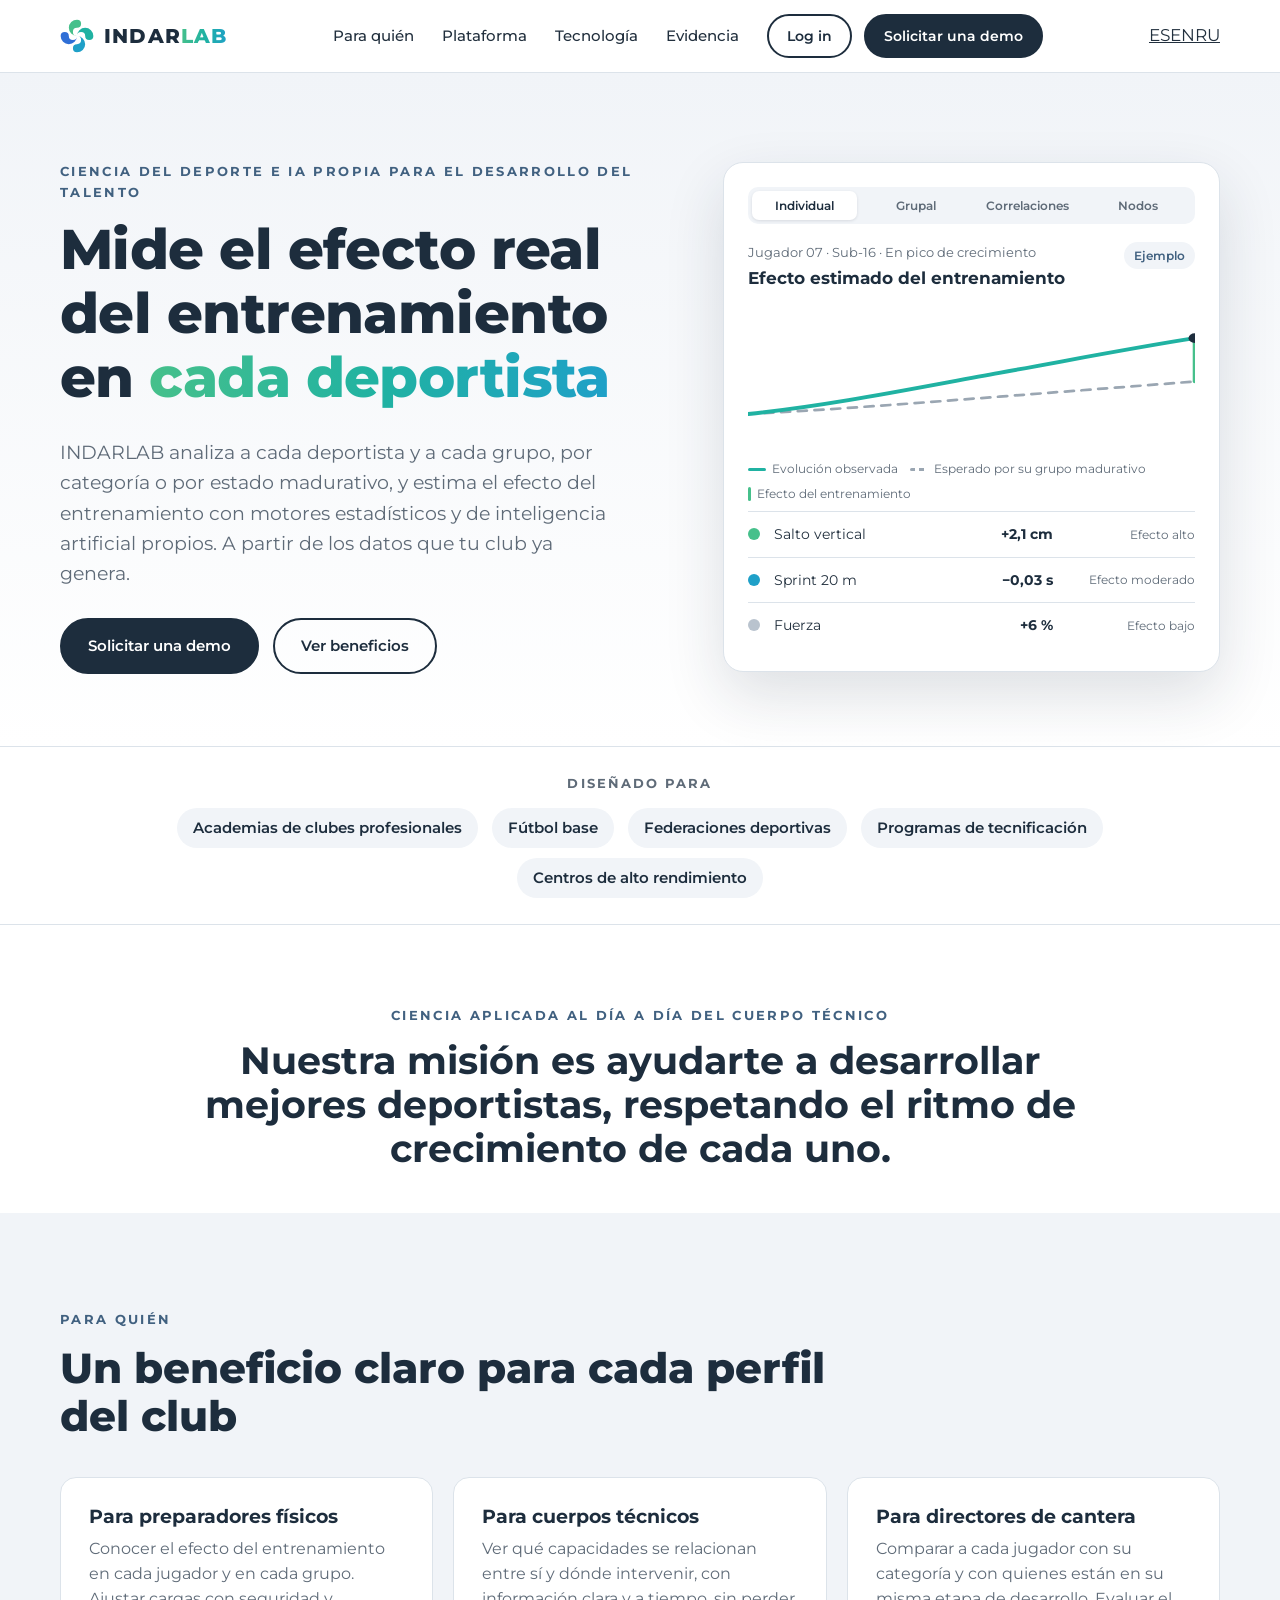
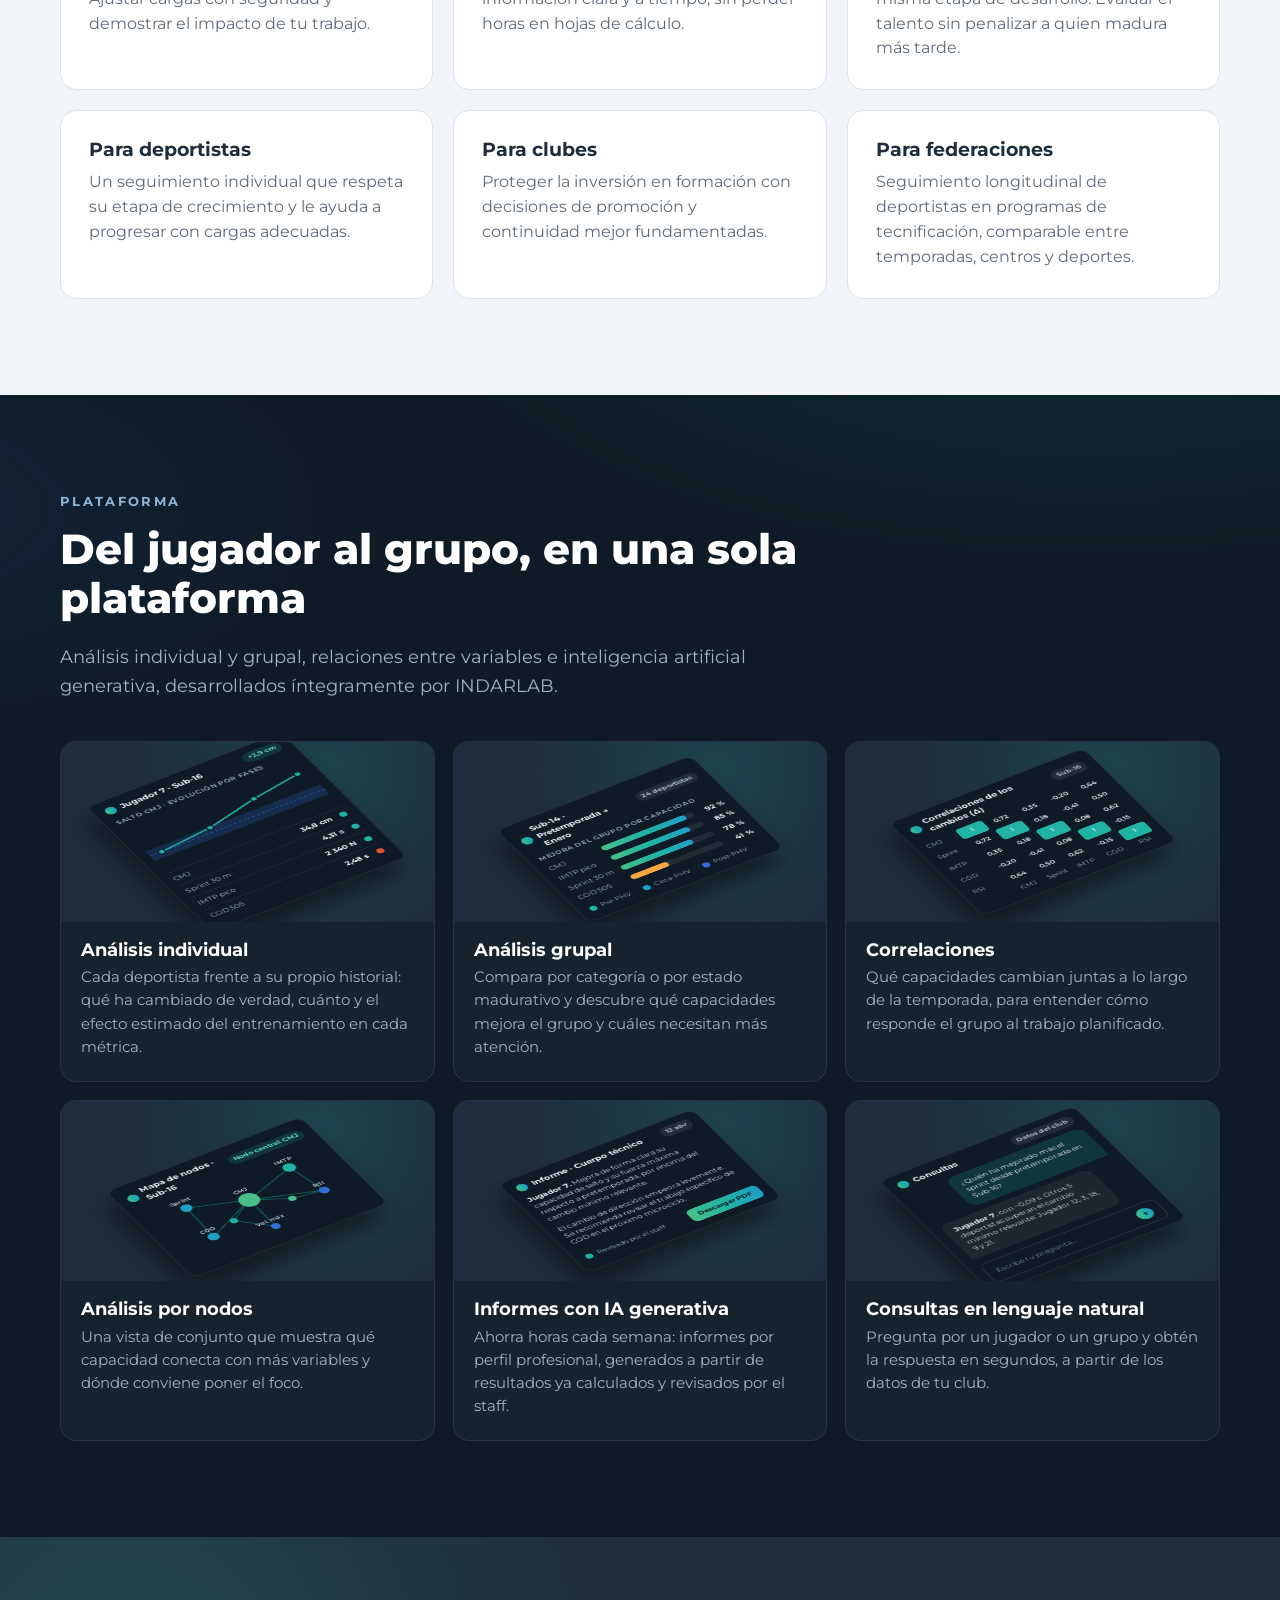
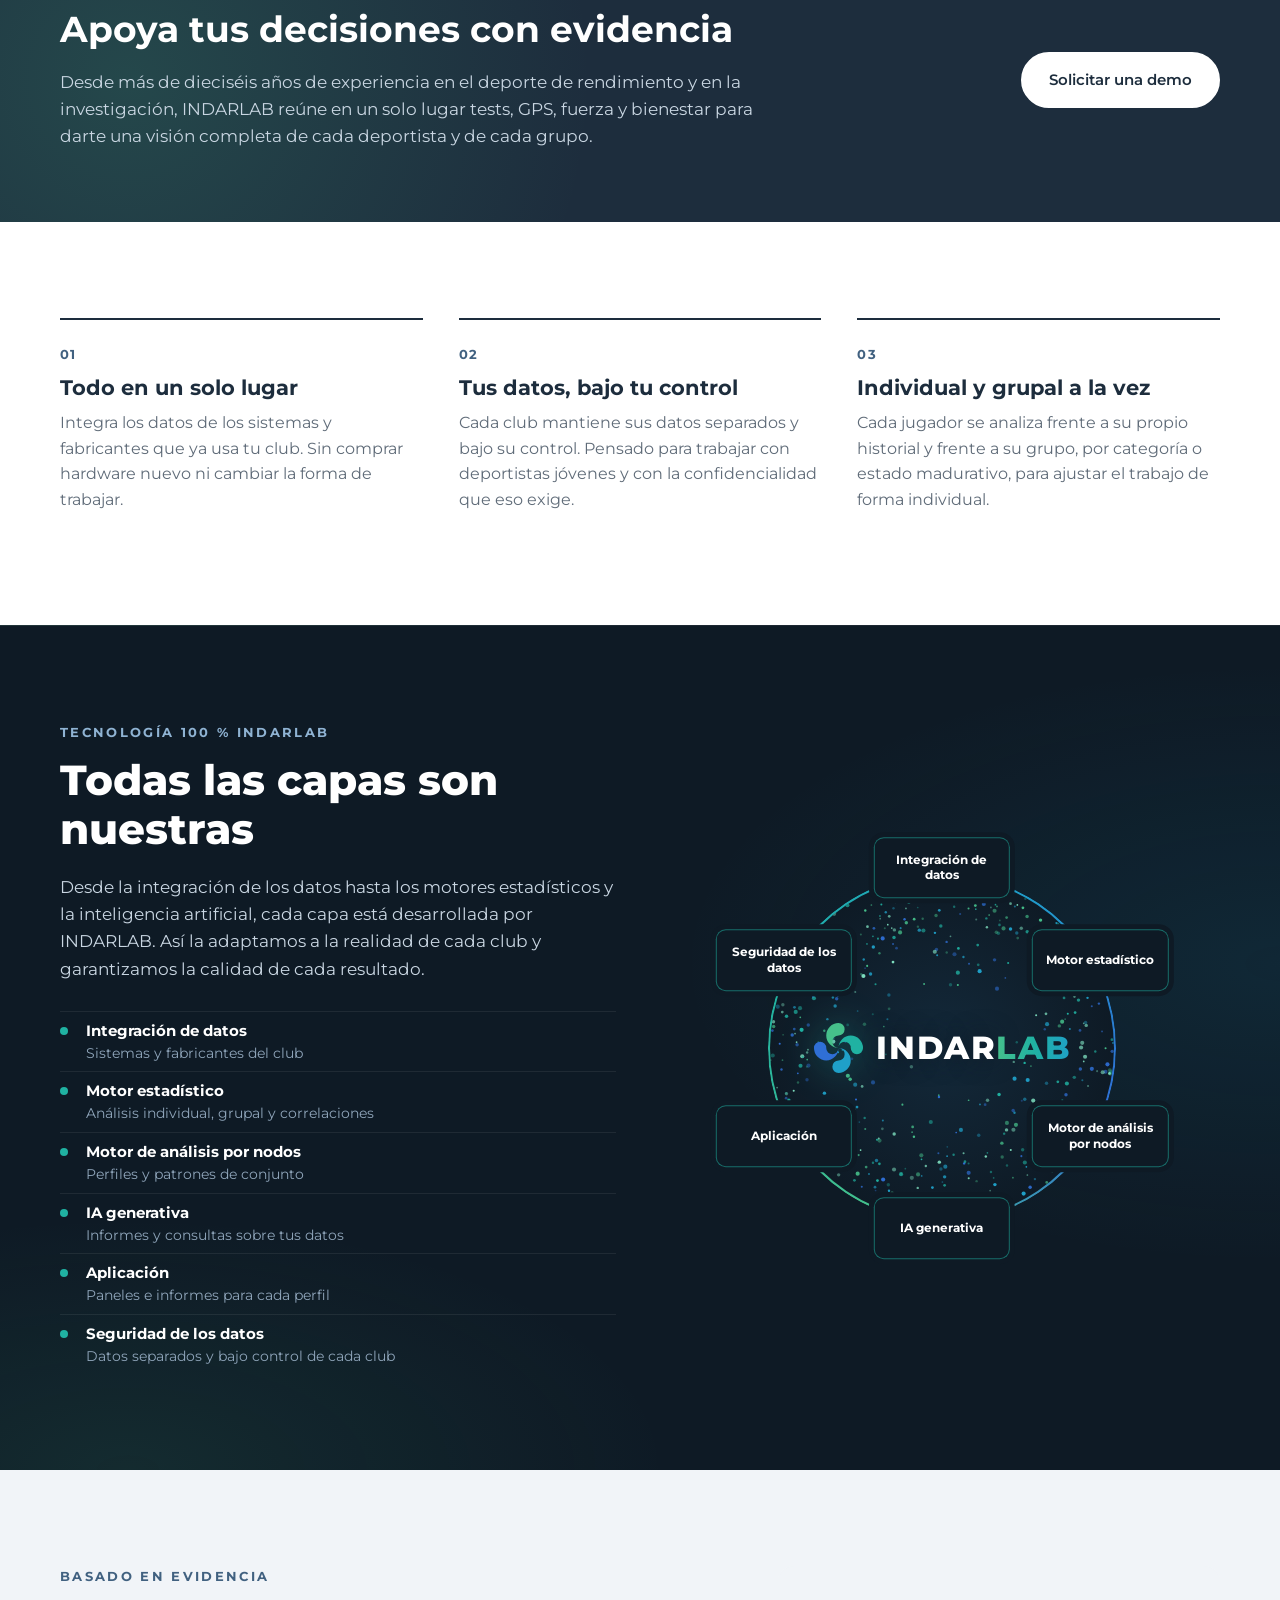
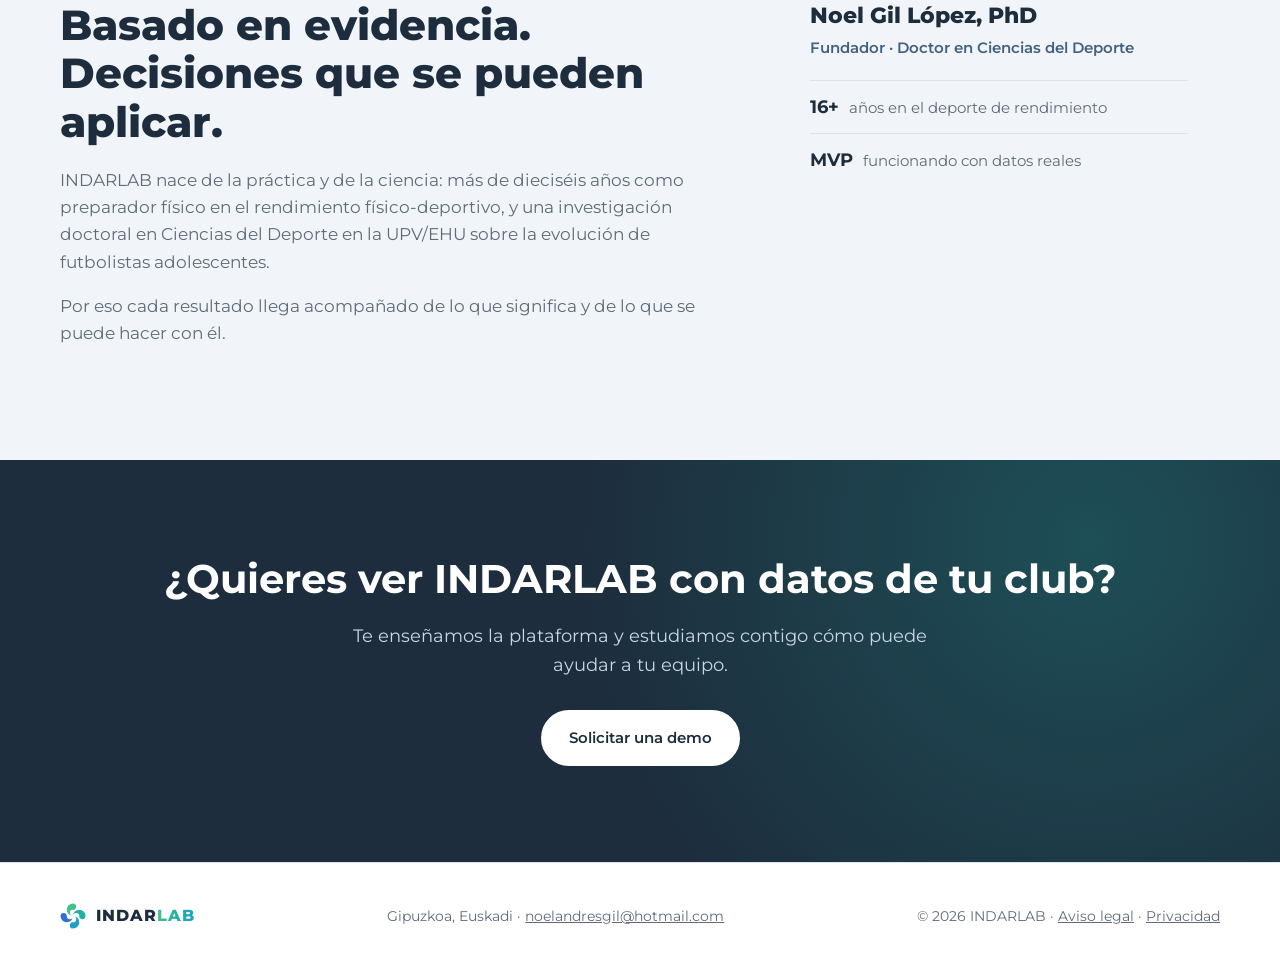
==== commit 01da6186: "Add files via upload" ====
--- a/index.html
+++ b/index.html
@@ -1,38 +1,37 @@
 <!DOCTYPE html>
-<html lang="ru">
+<html lang="es">
 <head>
   <meta charset="UTF-8">
   <meta name="viewport" content="width=device-width, initial-scale=1">
-  <title>INDARLAB · Спортивная наука и собственный ИИ для развития талантов</title>
-  <meta name="description" content="INDARLAB анализирует каждого спортсмена и каждую группу и оценивает эффект тренировок с помощью собственных статистических движков и искусственного интеллекта.">
-  <link rel="icon" href="../assets/img/favicon.svg" type="image/svg+xml">
+  <title>INDARLAB · Ciencia del deporte e IA propia para el desarrollo del talento</title>
+  <meta name="description" content="INDARLAB analiza a cada deportista y a cada grupo, y estima el efecto del entrenamiento con motores estadísticos y de inteligencia artificial propios.">
+  <link rel="icon" href="assets/img/favicon.svg" type="image/svg+xml">
   <link rel="preconnect" href="https://fonts.googleapis.com">
   <link rel="preconnect" href="https://fonts.gstatic.com" crossorigin>
   <link href="https://fonts.googleapis.com/css2?family=Montserrat:wght@400;500;600;700;800&display=swap" rel="stylesheet">
-  <link rel="stylesheet" href="../assets/css/styles.css?v=6">
+  <link rel="stylesheet" href="assets/css/styles.css?v=6">
 </head>
 <body>
 
   <!-- ============ CABECERA ============ -->
   <header class="nav">
     <div class="container nav__inner">
-      <a href="#inicio" class="brand" aria-label="INDARLAB, главная">
-        <img src="../assets/img/lauburu.svg" alt="" class="brand__symbol">
+      <a href="#inicio" class="brand" aria-label="INDARLAB, inicio">
+        <img src="assets/img/lauburu.svg" alt="" class="brand__symbol">
         <span class="brand__name">INDAR<span class="grad">LAB</span></span>
       </a>
-      <button class="nav__toggle" aria-label="Открыть меню" aria-expanded="false">
+      <button class="nav__toggle" aria-label="Abrir menú" aria-expanded="false">
         <span></span><span></span><span></span>
       </button>
-      <nav class="nav__links" aria-label="Основное меню">
-        <a href="#para-quien">Для кого</a>
-        <a href="#plataforma">Платформа</a>
-        <a href="#tecnologia">Технологии</a>
-        <a href="#evidencia">Научная база</a>
-        <a href="https://indarlab.onrender.com/" class="btn btn--small btn--ghost">Войти</a>
-        <a href="#contacto" class="btn btn--small">Запросить демо</a>
+      <nav class="nav__links" aria-label="Principal">
+        <a href="#para-quien">Para quién</a>
+        <a href="#plataforma">Plataforma</a>
+        <a href="#tecnologia">Tecnología</a>
+        <a href="#evidencia">Evidencia</a>
+        <a href="https://indarlab.onrender.com/" class="btn btn--small btn--ghost">Log in</a>
+        <a href="#contacto" class="btn btn--small">Solicitar una demo</a>
       </nav>
-      <div class="lang" role="navigation" aria-label="Idioma / Language"><a href="../" lang="es" hreflang="es" title="Español">ES</a><a href="../en/" lang="en" hreflang="en" title="English">EN</a><a href="../ru/" lang="ru" hreflang="ru" aria-current="true" title="Русский">RU</a></div>
-      
+      <div class="lang" role="navigation" aria-label="Idioma / Language"><a href="./" lang="es" hreflang="es" aria-current="true" title="Español">ES</a><a href="en/" lang="en" hreflang="en" title="English">EN</a><a href="ru/" lang="ru" hreflang="ru" title="Русский">RU</a></div>
     </div>
   </header>
 
@@ -42,32 +41,32 @@
     <section class="hero">
       <div class="container hero__grid">
         <div class="hero__text">
-          <p class="eyebrow">Спортивная наука и собственный ИИ для развития талантов</p>
-          <h1>Измеряйте реальный эффект тренировок у <span class="grad">каждого спортсмена</span></h1>
-          <p class="lead">INDARLAB анализирует каждого спортсмена и каждую группу — по возрастной категории или уровню биологического созревания — и оценивает эффект тренировок с помощью собственных статистических движков и искусственного интеллекта. На основе данных, которые ваш клуб уже собирает.</p>
+          <p class="eyebrow">Ciencia del deporte e IA propia para el desarrollo del talento</p>
+          <h1>Mide el efecto real del entrenamiento en <span class="grad">cada deportista</span></h1>
+          <p class="lead">INDARLAB analiza a cada deportista y a cada grupo, por categoría o por estado madurativo, y estima el efecto del entrenamiento con motores estadísticos y de inteligencia artificial propios. A partir de los datos que tu club ya genera.</p>
           <div class="hero__ctas">
-            <a href="#contacto" class="btn">Запросить демо</a>
-            <a href="#para-quien" class="btn btn--ghost">Узнать о преимуществах</a>
+            <a href="#contacto" class="btn">Solicitar una demo</a>
+            <a href="#para-quien" class="btn btn--ghost">Ver beneficios</a>
           </div>
         </div>
 
         <!-- Maqueta interactiva de la plataforma (datos ficticios) -->
-        <div class="mock" aria-label="Примеры платформы на вымышленных данных">
+        <div class="mock" aria-label="Ejemplos de la plataforma con datos ficticios">
           <div class="mock__tabs" role="tablist">
-            <button role="tab" aria-selected="true" aria-controls="tab-ind" id="t-ind" class="is-active">Индивидуальный</button>
-            <button role="tab" aria-selected="false" aria-controls="tab-grp" id="t-grp" tabindex="-1">Групповой</button>
-            <button role="tab" aria-selected="false" aria-controls="tab-cor" id="t-cor" tabindex="-1">Корреляции</button>
-            <button role="tab" aria-selected="false" aria-controls="tab-nod" id="t-nod" tabindex="-1">Узлы</button>
+            <button role="tab" aria-selected="true" aria-controls="tab-ind" id="t-ind" class="is-active">Individual</button>
+            <button role="tab" aria-selected="false" aria-controls="tab-grp" id="t-grp" tabindex="-1">Grupal</button>
+            <button role="tab" aria-selected="false" aria-controls="tab-cor" id="t-cor" tabindex="-1">Correlaciones</button>
+            <button role="tab" aria-selected="false" aria-controls="tab-nod" id="t-nod" tabindex="-1">Nodos</button>
           </div>
 
           <!-- Individual -->
           <div class="mock__panel" role="tabpanel" id="tab-ind" aria-labelledby="t-ind">
             <div class="mock__head">
               <div>
-                <p class="mock__label">Игрок 07 · U16 · Пик роста</p>
-                <p class="mock__title">Оценка эффекта тренировок</p>
-              </div>
-              <span class="mock__pill">Пример</span>
+                <p class="mock__label">Jugador 07 · Sub-16 · En pico de crecimiento</p>
+                <p class="mock__title">Efecto estimado del entrenamiento</p>
+              </div>
+              <span class="mock__pill">Ejemplo</span>
             </div>
             <svg class="mock__chart" viewBox="0 0 320 120" preserveAspectRatio="none" aria-hidden="true">
               <path d="M0 96 C60 92 120 86 180 80 C240 74 280 70 320 66" fill="none" stroke="#9AA6B2" stroke-width="2.5" stroke-dasharray="6 6" stroke-linecap="round"/>
@@ -76,14 +75,14 @@
               <circle cx="320" cy="26" r="4.5" fill="#1D2D3D"/>
             </svg>
             <div class="mock__legend">
-              <span><i class="lg lg--obs"></i>Наблюдаемая динамика</span>
-              <span><i class="lg lg--mat"></i>Ожидаемое для его группы созревания</span>
-              <span><i class="lg lg--eff"></i>Эффект тренировок</span>
+              <span><i class="lg lg--obs"></i>Evolución observada</span>
+              <span><i class="lg lg--mat"></i>Esperado por su grupo madurativo</span>
+              <span><i class="lg lg--eff"></i>Efecto del entrenamiento</span>
             </div>
             <ul class="mock__rows">
-              <li><span class="dot dot--high"></span><span>Вертикальный прыжок</span><strong>+2,1 см</strong><em>Высокий эффект</em></li>
-              <li><span class="dot dot--mid"></span><span>Спринт 20 м</span><strong>−0,03 с</strong><em>Умеренный эффект</em></li>
-              <li><span class="dot dot--low"></span><span>Сила</span><strong>+6 %</strong><em>Низкий эффект</em></li>
+              <li><span class="dot dot--high"></span><span>Salto vertical</span><strong>+2,1 cm</strong><em>Efecto alto</em></li>
+              <li><span class="dot dot--mid"></span><span>Sprint 20 m</span><strong>−0,03 s</strong><em>Efecto moderado</em></li>
+              <li><span class="dot dot--low"></span><span>Fuerza</span><strong>+6 %</strong><em>Efecto bajo</em></li>
             </ul>
           </div>
 
@@ -91,10 +90,10 @@
           <div class="mock__panel" role="tabpanel" id="tab-grp" aria-labelledby="t-grp" hidden>
             <div class="mock__head">
               <div>
-                <p class="mock__label">U16 · 22 игрока · Вертикальный прыжок</p>
-                <p class="mock__title">Эффект по группам созревания</p>
-              </div>
-              <span class="mock__pill">Пример</span>
+                <p class="mock__label">Sub-16 · 22 jugadores · Salto vertical</p>
+                <p class="mock__title">Efecto por grupo madurativo</p>
+              </div>
+              <span class="mock__pill">Ejemplo</span>
             </div>
             <svg class="mock__chart" viewBox="0 0 320 120" preserveAspectRatio="xMidYMid meet" aria-hidden="true">
               <line x1="20" y1="104" x2="300" y2="104" stroke="#DCE3EA" stroke-width="1.5"/>
@@ -102,18 +101,18 @@
               <rect x="137" y="34" width="46" height="70" rx="6" fill="#20B2A2"/>
               <rect x="224" y="48" width="46" height="56" rx="6" fill="#46C08B"/>
               <circle cx="160" cy="31" r="5" fill="#1D2D3D"/>
-              <text x="73" y="117" text-anchor="middle" font-size="11" font-family="Montserrat, Arial, sans-serif" fill="#5F6B78">До пика</text>
-              <text x="160" y="117" text-anchor="middle" font-size="11" font-family="Montserrat, Arial, sans-serif" fill="#5F6B78">На пике</text>
-              <text x="247" y="117" text-anchor="middle" font-size="11" font-family="Montserrat, Arial, sans-serif" fill="#5F6B78">После пика</text>
+              <text x="73" y="117" text-anchor="middle" font-size="11" font-family="Montserrat, Arial, sans-serif" fill="#5F6B78">Antes del pico</text>
+              <text x="160" y="117" text-anchor="middle" font-size="11" font-family="Montserrat, Arial, sans-serif" fill="#5F6B78">En el pico</text>
+              <text x="247" y="117" text-anchor="middle" font-size="11" font-family="Montserrat, Arial, sans-serif" fill="#5F6B78">Después del pico</text>
             </svg>
             <div class="mock__legend">
-              <span><i class="lg lg--bar"></i>Средний эффект группы</span>
-              <span><i class="lg lg--pt"></i>Игрок 07</span>
+              <span><i class="lg lg--bar"></i>Efecto medio del grupo</span>
+              <span><i class="lg lg--pt"></i>Jugador 07</span>
             </div>
             <ul class="mock__rows">
-              <li><span class="dot dot--mid"></span><span>До пика · 7 игр.</span><strong>+1,2 см</strong><em>Умеренный эффект</em></li>
-              <li><span class="dot dot--teal"></span><span>На пике · 9 игр.</span><strong>+2,0 см</strong><em>Высокий эффект</em></li>
-              <li><span class="dot dot--high"></span><span>После пика · 6 игр.</span><strong>+1,6 см</strong><em>Умеренный эффект</em></li>
+              <li><span class="dot dot--mid"></span><span>Antes del pico · 7 jug.</span><strong>+1,2 cm</strong><em>Efecto moderado</em></li>
+              <li><span class="dot dot--teal"></span><span>En el pico · 9 jug.</span><strong>+2,0 cm</strong><em>Efecto alto</em></li>
+              <li><span class="dot dot--high"></span><span>Después del pico · 6 jug.</span><strong>+1,6 cm</strong><em>Efecto moderado</em></li>
             </ul>
           </div>
 
@@ -121,27 +120,27 @@
           <div class="mock__panel" role="tabpanel" id="tab-cor" aria-labelledby="t-cor" hidden>
             <div class="mock__head">
               <div>
-                <p class="mock__label">U16 · Текущий сезон</p>
-                <p class="mock__title">Взаимосвязь качеств</p>
-              </div>
-              <span class="mock__pill">Пример</span>
+                <p class="mock__label">Sub-16 · Temporada actual</p>
+                <p class="mock__title">Relación entre capacidades</p>
+              </div>
+              <span class="mock__pill">Ejemplo</span>
             </div>
             <svg class="mock__chart" viewBox="0 0 320 120" preserveAspectRatio="xMidYMid meet" aria-hidden="true">
               <line x1="20" y1="108" x2="310" y2="108" stroke="#DCE3EA" stroke-width="1.5"/>
               <line x1="20" y1="8" x2="20" y2="108" stroke="#DCE3EA" stroke-width="1.5"/>
               <circle cx="27.9" cy="80.1" r="4" fill="#1FA0C8" fill-opacity=".75"/><circle cx="47.8" cy="73.5" r="4" fill="#1FA0C8" fill-opacity=".75"/><circle cx="62.4" cy="77.0" r="4" fill="#1FA0C8" fill-opacity=".75"/><circle cx="72.7" cy="77.9" r="4" fill="#1FA0C8" fill-opacity=".75"/><circle cx="88.4" cy="72.4" r="4" fill="#1FA0C8" fill-opacity=".75"/><circle cx="104.8" cy="60.2" r="4" fill="#1FA0C8" fill-opacity=".75"/><circle cx="125.1" cy="73.0" r="4" fill="#1FA0C8" fill-opacity=".75"/><circle cx="137.5" cy="55.6" r="4" fill="#1FA0C8" fill-opacity=".75"/><circle cx="159.5" cy="67.7" r="4" fill="#1FA0C8" fill-opacity=".75"/><circle cx="174.9" cy="50.7" r="4" fill="#1FA0C8" fill-opacity=".75"/><circle cx="195.7" cy="37.3" r="4" fill="#1FA0C8" fill-opacity=".75"/><circle cx="210.3" cy="39.7" r="4" fill="#1FA0C8" fill-opacity=".75"/><circle cx="217.7" cy="33.8" r="4" fill="#1FA0C8" fill-opacity=".75"/><circle cx="235.7" cy="46.2" r="4" fill="#1FA0C8" fill-opacity=".75"/><circle cx="250.2" cy="37.1" r="4" fill="#1FA0C8" fill-opacity=".75"/><circle cx="271.7" cy="26.9" r="4" fill="#1FA0C8" fill-opacity=".75"/><circle cx="286.6" cy="15.9" r="4" fill="#1FA0C8" fill-opacity=".75"/><circle cx="296.7" cy="16.9" r="4" fill="#1FA0C8" fill-opacity=".75"/>
               <line x1="25" y1="90" x2="310" y2="22" stroke="#1D2D3D" stroke-width="2.5" stroke-linecap="round"/>
-              <text x="306" y="118" text-anchor="end" font-size="11" font-family="Montserrat, Arial, sans-serif" fill="#5F6B78">Сила</text>
-              <text x="26" y="16" font-size="11" font-family="Montserrat, Arial, sans-serif" fill="#5F6B78">Вертикальный прыжок</text>
+              <text x="306" y="118" text-anchor="end" font-size="11" font-family="Montserrat, Arial, sans-serif" fill="#5F6B78">Fuerza</text>
+              <text x="26" y="16" font-size="11" font-family="Montserrat, Arial, sans-serif" fill="#5F6B78">Salto vertical</text>
             </svg>
             <div class="mock__legend">
-              <span><i class="lg lg--pt lg--pt-cyan"></i>Игроки U16</span>
-              <span><i class="lg lg--trend"></i>Тренд</span>
+              <span><i class="lg lg--pt lg--pt-cyan"></i>Jugadores Sub-16</span>
+              <span><i class="lg lg--trend"></i>Tendencia</span>
             </div>
             <ul class="mock__rows">
-              <li><span class="dot dot--high"></span><span>Сила ↔ Вертикальный прыжок</span><strong>r = 0,62</strong><em>Сильная связь</em></li>
-              <li><span class="dot dot--mid"></span><span>Прыжок ↔ Спринт 20 м</span><strong>r = −0,48</strong><em>Умеренная связь</em></li>
-              <li><span class="dot dot--low"></span><span>Нагрузка ↔ Самочувствие</span><strong>r = −0,31</strong><em>Слабая связь</em></li>
+              <li><span class="dot dot--high"></span><span>Fuerza ↔ Salto vertical</span><strong>r = 0,62</strong><em>Relación fuerte</em></li>
+              <li><span class="dot dot--mid"></span><span>Salto ↔ Sprint 20 m</span><strong>r = −0,48</strong><em>Relación moderada</em></li>
+              <li><span class="dot dot--low"></span><span>Carga ↔ Bienestar</span><strong>r = −0,31</strong><em>Relación débil</em></li>
             </ul>
           </div>
 
@@ -149,23 +148,23 @@
           <div class="mock__panel" role="tabpanel" id="tab-nod" aria-labelledby="t-nod" hidden>
             <div class="mock__head">
               <div>
-                <p class="mock__label">Игрок 07 · U16</p>
-                <p class="mock__title">Карта взаимосвязей профиля</p>
-              </div>
-              <span class="mock__pill">Пример</span>
+                <p class="mock__label">Jugador 07 · Sub-16</p>
+                <p class="mock__title">Mapa de relaciones del perfil</p>
+              </div>
+              <span class="mock__pill">Ejemplo</span>
             </div>
             <svg class="mock__chart" viewBox="0 0 320 120" preserveAspectRatio="xMidYMid meet" aria-hidden="true">
               <line x1="175" y1="50" x2="90" y2="28" stroke="#9AA6B2" stroke-opacity=".7" stroke-width="5" stroke-linecap="round"/><line x1="175" y1="50" x2="262" y2="26" stroke="#9AA6B2" stroke-opacity=".7" stroke-width="3.5" stroke-linecap="round"/><line x1="175" y1="50" x2="80" y2="80" stroke="#9AA6B2" stroke-opacity=".7" stroke-width="2" stroke-linecap="round"/><line x1="175" y1="50" x2="178" y2="92" stroke="#9AA6B2" stroke-opacity=".7" stroke-width="2.5" stroke-linecap="round"/><line x1="90" y1="28" x2="262" y2="26" stroke="#9AA6B2" stroke-opacity=".7" stroke-width="2.5" stroke-linecap="round"/><line x1="80" y1="80" x2="268" y2="82" stroke="#9AA6B2" stroke-opacity=".7" stroke-width="1.5" stroke-linecap="round"/><line x1="262" y1="26" x2="268" y2="82" stroke="#9AA6B2" stroke-opacity=".7" stroke-width="1" stroke-linecap="round"/>
-              <circle cx="175" cy="50" r="20" fill="#20B2A2"/><text x="175" y="54" text-anchor="middle" font-size="10" font-weight="700" font-family="Montserrat, Arial, sans-serif" fill="#FFFFFF">Сила</text><circle cx="90" cy="28" r="10" fill="#46C08B"/><text x="90" y="14" text-anchor="middle" font-size="11" font-family="Montserrat, Arial, sans-serif" fill="#22303E">Прыжок</text><circle cx="262" cy="26" r="10" fill="#1FA0C8"/><text x="262" y="12" text-anchor="middle" font-size="11" font-family="Montserrat, Arial, sans-serif" fill="#22303E">Спринт</text><circle cx="80" cy="80" r="8" fill="#2F6FD6"/><text x="80" y="98" text-anchor="middle" font-size="11" font-family="Montserrat, Arial, sans-serif" fill="#22303E">Нагрузка</text><circle cx="268" cy="82" r="8" fill="#9AA6B2"/><text x="268" y="100" text-anchor="middle" font-size="11" font-family="Montserrat, Arial, sans-serif" fill="#22303E">Самочувствие</text><circle cx="178" cy="92" r="7" fill="#416180"/><text x="178" y="109" text-anchor="middle" font-size="11" font-family="Montserrat, Arial, sans-serif" fill="#22303E">Созревание</text>
+              <circle cx="175" cy="50" r="20" fill="#20B2A2"/><text x="175" y="54" text-anchor="middle" font-size="10" font-weight="700" font-family="Montserrat, Arial, sans-serif" fill="#FFFFFF">Fuerza</text><circle cx="90" cy="28" r="10" fill="#46C08B"/><text x="90" y="14" text-anchor="middle" font-size="11" font-family="Montserrat, Arial, sans-serif" fill="#22303E">Salto</text><circle cx="262" cy="26" r="10" fill="#1FA0C8"/><text x="262" y="12" text-anchor="middle" font-size="11" font-family="Montserrat, Arial, sans-serif" fill="#22303E">Sprint</text><circle cx="80" cy="80" r="8" fill="#2F6FD6"/><text x="80" y="98" text-anchor="middle" font-size="11" font-family="Montserrat, Arial, sans-serif" fill="#22303E">Carga</text><circle cx="268" cy="82" r="8" fill="#9AA6B2"/><text x="268" y="100" text-anchor="middle" font-size="11" font-family="Montserrat, Arial, sans-serif" fill="#22303E">Bienestar</text><circle cx="178" cy="92" r="7" fill="#416180"/><text x="178" y="109" text-anchor="middle" font-size="11" font-family="Montserrat, Arial, sans-serif" fill="#22303E">Maduración</text>
             </svg>
             <div class="mock__legend">
-              <span><i class="lg lg--pt lg--pt-teal"></i>Качество</span>
-              <span><i class="lg lg--edge"></i>Связь (толщина = сила)</span>
+              <span><i class="lg lg--pt lg--pt-teal"></i>Capacidad</span>
+              <span><i class="lg lg--edge"></i>Relación (grosor = intensidad)</span>
             </div>
             <ul class="mock__rows">
-              <li><span class="dot dot--teal"></span><span>Центральный узел</span><strong>Сила</strong><em>Наиболее связанный</em></li>
-              <li><span class="dot dot--high"></span><span>Главная связь</span><strong>Сила ↔ Прыжок</strong><em>Приоритет</em></li>
-              <li><span class="dot dot--mid"></span><span>Профиль</span><strong>Взрывной</strong><em>В развитии</em></li>
+              <li><span class="dot dot--teal"></span><span>Nodo central</span><strong>Fuerza</strong><em>Más conectado</em></li>
+              <li><span class="dot dot--high"></span><span>Relación principal</span><strong>Fuerza ↔ Salto</strong><em>Prioridad</em></li>
+              <li><span class="dot dot--mid"></span><span>Perfil</span><strong>Explosivo</strong><em>En desarrollo</em></li>
             </ul>
           </div>
         </div>
@@ -175,13 +174,13 @@
     <!-- ============ 2 · DISEÑADO PARA ============ -->
     <section class="segments">
       <div class="container">
-        <p class="segments__label">Создано для</p>
+        <p class="segments__label">Diseñado para</p>
         <ul class="segments__list">
-          <li>Академий профессиональных клубов</li>
-          <li>Детско-юношеского футбола</li>
-          <li>Спортивных федераций</li>
-          <li>Программ подготовки резерва</li>
-          <li>Центров высших достижений</li>
+          <li>Academias de clubes profesionales</li>
+          <li>Fútbol base</li>
+          <li>Federaciones deportivas</li>
+          <li>Programas de tecnificación</li>
+          <li>Centros de alto rendimiento</li>
         </ul>
       </div>
     </section>
@@ -189,40 +188,40 @@
     <!-- ============ 3 · MISIÓN ============ -->
     <section class="mission">
       <div class="container">
-        <p class="eyebrow">Прикладная наука для повседневной работы тренерского штаба</p>
-        <h2>Наша миссия — помочь вам воспитывать лучших спортсменов, уважая индивидуальный темп роста каждого.</h2>
+        <p class="eyebrow">Ciencia aplicada al día a día del cuerpo técnico</p>
+        <h2>Nuestra misión es ayudarte a desarrollar mejores deportistas, respetando el ritmo de crecimiento de cada uno.</h2>
       </div>
     </section>
 
     <!-- ============ 4 · BENEFICIOS POR PERFIL ============ -->
     <section class="section section--tint" id="para-quien">
       <div class="container">
-        <p class="eyebrow">Для кого</p>
-        <h2 class="section__title">Понятная польза для каждой роли в клубе</h2>
+        <p class="eyebrow">Para quién</p>
+        <h2 class="section__title">Un beneficio claro para cada perfil del club</h2>
         <div class="cards">
           <article class="card">
-            <h3>Для тренеров по физической подготовке</h3>
-            <p>Знайте эффект тренировок у каждого игрока и в каждой группе. Корректируйте нагрузки безопасно и показывайте результат своей работы.</p>
-          </article>
-          <article class="card">
-            <h3>Для тренерского штаба</h3>
-            <p>Видьте, какие качества связаны между собой и где нужно вмешаться, — с понятной и своевременной информацией, без часов работы в таблицах.</p>
-          </article>
-          <article class="card">
-            <h3>Для директоров академий</h3>
-            <p>Сравнивайте каждого игрока с его возрастной категорией и со сверстниками на том же этапе развития. Оценивайте талант, не наказывая тех, кто созревает позже.</p>
-          </article>
-          <article class="card">
-            <h3>Для спортсменов</h3>
-            <p>Индивидуальное сопровождение, которое учитывает этап роста и помогает прогрессировать с адекватными нагрузками.</p>
-          </article>
-          <article class="card">
-            <h3>Для клубов</h3>
-            <p>Защитите инвестиции в подготовку благодаря более обоснованным решениям о переводе и продолжении работы с игроками.</p>
-          </article>
-          <article class="card">
-            <h3>Для федераций</h3>
-            <p>Многолетнее наблюдение за спортсменами в программах подготовки резерва, сопоставимое между сезонами, центрами и видами спорта.</p>
+            <h3>Para preparadores físicos</h3>
+            <p>Conocer el efecto del entrenamiento en cada jugador y en cada grupo. Ajustar cargas con seguridad y demostrar el impacto de tu trabajo.</p>
+          </article>
+          <article class="card">
+            <h3>Para cuerpos técnicos</h3>
+            <p>Ver qué capacidades se relacionan entre sí y dónde intervenir, con información clara y a tiempo, sin perder horas en hojas de cálculo.</p>
+          </article>
+          <article class="card">
+            <h3>Para directores de cantera</h3>
+            <p>Comparar a cada jugador con su categoría y con quienes están en su misma etapa de desarrollo. Evaluar el talento sin penalizar a quien madura más tarde.</p>
+          </article>
+          <article class="card">
+            <h3>Para deportistas</h3>
+            <p>Un seguimiento individual que respeta su etapa de crecimiento y le ayuda a progresar con cargas adecuadas.</p>
+          </article>
+          <article class="card">
+            <h3>Para clubes</h3>
+            <p>Proteger la inversión en formación con decisiones de promoción y continuidad mejor fundamentadas.</p>
+          </article>
+          <article class="card">
+            <h3>Para federaciones</h3>
+            <p>Seguimiento longitudinal de deportistas en programas de tecnificación, comparable entre temporadas, centros y deportes.</p>
           </article>
         </div>
       </div>
@@ -231,89 +230,89 @@
     <!-- ============ 5 · PLATAFORMA ============ -->
     <section class="section section--engine" id="plataforma">
       <div class="container">
-        <p class="eyebrow eyebrow--light">Платформа</p>
-        <h2 class="section__title section__title--light">От игрока к группе — на одной платформе</h2>
-        <p class="section__lead">Индивидуальный и групповой анализ, взаимосвязи между показателями и генеративный искусственный интеллект — всё разработано INDARLAB.</p>
+        <p class="eyebrow eyebrow--light">Plataforma</p>
+        <h2 class="section__title section__title--light">Del jugador al grupo, en una sola plataforma</h2>
+        <p class="section__lead">Análisis individual y grupal, relaciones entre variables e inteligencia artificial generativa, desarrollados íntegramente por INDARLAB.</p>
         <div class="platform">
           <article class="pcard">
             <div class="pcard__media" aria-hidden="true">
               <div class="scr scr--a">
-<div class="scr__bar"><span class="scr__logo"></span><b>Игрок 7 · U16</b><span class="scr__tag scr__tag--pos">+2,9 см</span></div>
-                <p class="scr__label">Прыжок CMJ · динамика по этапам</p>
+<div class="scr__bar"><span class="scr__logo"></span><b>Jugador 7 · Sub-16</b><span class="scr__tag scr__tag--pos">+2,9 cm</span></div>
+                <p class="scr__label">Salto CMJ · evolución por fases</p>
                 <svg class="scr__chart" viewBox="0 0 300 110"><rect x="0" y="62" width="300" height="26" fill="rgba(47,111,214,.22)"/><line x1="0" x2="300" y1="75" y2="75" stroke="#2F6FD6" stroke-dasharray="4 4"/><polyline points="20,75 110,64 200,40 285,24" fill="none" stroke="#20B2A2" stroke-width="3"/><g fill="#20B2A2" stroke="#0E1A25" stroke-width="2"><circle cx="20" cy="75" r="5"/><circle cx="110" cy="64" r="5"/><circle cx="200" cy="40" r="5"/><circle cx="285" cy="24" r="5"/></g></svg>
-                <ul class="scr__rows"><li><span>CMJ</span><b>34,8 см</b><i class="ok"></i></li><li><span>Спринт 30 м</span><b>4,31 с</b><i class="ok"></i></li><li><span>Пик IMTP</span><b>2 340 Н</b><i class="ok"></i></li><li><span>COD 505</span><b>2,48 с</b><i class="warn"></i></li></ul>
-              </div>
-            </div>
-            <div class="pcard__body">
-              <h3>Индивидуальный анализ</h3>
-              <p>Каждый спортсмен в сравнении с собственной историей: что действительно изменилось, насколько и какова оценка эффекта тренировок по каждому показателю.</p>
+                <ul class="scr__rows"><li><span>CMJ</span><b>34,8 cm</b><i class="ok"></i></li><li><span>Sprint 30 m</span><b>4,31 s</b><i class="ok"></i></li><li><span>IMTP pico</span><b>2 340 N</b><i class="ok"></i></li><li><span>COD 505</span><b>2,48 s</b><i class="warn"></i></li></ul>
+              </div>
+            </div>
+            <div class="pcard__body">
+              <h3>Análisis individual</h3>
+              <p>Cada deportista frente a su propio historial: qué ha cambiado de verdad, cuánto y el efecto estimado del entrenamiento en cada métrica.</p>
             </div>
           </article>
           <article class="pcard">
             <div class="pcard__media" aria-hidden="true">
               <div class="scr scr--b">
-<div class="scr__bar"><span class="scr__logo"></span><b>U14 · Предсезонка → Январь</b><span class="scr__tag">24 спортсмена</span></div>
-                <p class="scr__label">Прогресс группы по качествам</p>
-                <ul class="scr__bars"><li><span>CMJ</span><div class="scr__track"><div class="scr__fill " style="width:92%"></div></div><b>92 %</b></li><li><span>Пик IMTP</span><div class="scr__track"><div class="scr__fill " style="width:85%"></div></div><b>85 %</b></li><li><span>Спринт 30 м</span><div class="scr__track"><div class="scr__fill " style="width:78%"></div></div><b>78 %</b></li><li><span>COD 505</span><div class="scr__track"><div class="scr__fill scr__fill--warn" style="width:41%"></div></div><b>41 %</b></li></ul>
+<div class="scr__bar"><span class="scr__logo"></span><b>Sub-14 · Pretemporada → Enero</b><span class="scr__tag">24 deportistas</span></div>
+                <p class="scr__label">Mejora del grupo por capacidad</p>
+                <ul class="scr__bars"><li><span>CMJ</span><div class="scr__track"><div class="scr__fill " style="width:92%"></div></div><b>92 %</b></li><li><span>IMTP pico</span><div class="scr__track"><div class="scr__fill " style="width:85%"></div></div><b>85 %</b></li><li><span>Sprint 30 m</span><div class="scr__track"><div class="scr__fill " style="width:78%"></div></div><b>78 %</b></li><li><span>COD 505</span><div class="scr__track"><div class="scr__fill scr__fill--warn" style="width:41%"></div></div><b>41 %</b></li></ul>
                 <div class="scr__legend"><span><i class="ok"></i>Pre-PHV</span><span><i class="cy"></i>Circa-PHV</span><span><i class="bl"></i>Post-PHV</span></div>
               </div>
             </div>
             <div class="pcard__body">
-              <h3>Групповой анализ</h3>
-              <p>Сравнивайте по возрастной категории или уровню созревания и узнайте, какие качества группа улучшает, а каким нужно больше внимания.</p>
+              <h3>Análisis grupal</h3>
+              <p>Compara por categoría o por estado madurativo y descubre qué capacidades mejora el grupo y cuáles necesitan más atención.</p>
             </div>
           </article>
           <article class="pcard">
             <div class="pcard__media" aria-hidden="true">
               <div class="scr scr--a">
-<div class="scr__bar"><span class="scr__logo"></span><b>Корреляции изменений (Δ)</b><span class="scr__tag">U16</span></div>
-                <div class="scr__heat"><div class="scr__heat-y"><span>CMJ</span><span>Спринт</span><span>IMTP</span><span>COD</span><span>RSI</span></div><div class="scr__heat-grid"><span style="background:rgba(32,178,162,1)">1</span><span style="background:rgba(32,178,162,0,76)">0,72</span><span style="background:rgba(32,178,162,0,45)">0,35</span><span style="background:rgba(228,87,46,0,32)">-0,20</span><span style="background:rgba(32,178,162,0,69)">0,64</span><span style="background:rgba(32,178,162,0,76)">0,72</span><span style="background:rgba(32,178,162,1)">1</span><span style="background:rgba(32,178,162,0,30)">0,18</span><span style="background:rgba(228,87,46,0,50)">-0,41</span><span style="background:rgba(32,178,162,0,57)">0,50</span><span style="background:rgba(32,178,162,0,45)">0,35</span><span style="background:rgba(32,178,162,0,30)">0,18</span><span style="background:rgba(32,178,162,1)">1</span><span style="background:rgba(32,178,162,0,22)">0,08</span><span style="background:rgba(32,178,162,0,68)">0,62</span><span style="background:rgba(228,87,46,0,32)">-0,20</span><span style="background:rgba(228,87,46,0,50)">-0,41</span><span style="background:rgba(32,178,162,0,22)">0,08</span><span style="background:rgba(32,178,162,1)">1</span><span style="background:rgba(228,87,46,0,28)">-0,15</span><span style="background:rgba(32,178,162,0,69)">0,64</span><span style="background:rgba(32,178,162,0,57)">0,50</span><span style="background:rgba(32,178,162,0,68)">0,62</span><span style="background:rgba(228,87,46,0,28)">-0,15</span><span style="background:rgba(32,178,162,1)">1</span></div></div>
-                <div class="scr__heat-x"><span>CMJ</span><span>Спринт</span><span>IMTP</span><span>COD</span><span>RSI</span></div>
-              </div>
-            </div>
-            <div class="pcard__body">
-              <h3>Корреляции</h3>
-              <p>Какие качества меняются вместе в течение сезона — чтобы понять, как группа реагирует на запланированную работу.</p>
+<div class="scr__bar"><span class="scr__logo"></span><b>Correlaciones de los cambios (Δ)</b><span class="scr__tag">Sub-16</span></div>
+                <div class="scr__heat"><div class="scr__heat-y"><span>CMJ</span><span>Sprint</span><span>IMTP</span><span>COD</span><span>RSI</span></div><div class="scr__heat-grid"><span style="background:rgba(32,178,162,1)">1</span><span style="background:rgba(32,178,162,0,76)">0,72</span><span style="background:rgba(32,178,162,0,45)">0,35</span><span style="background:rgba(228,87,46,0,32)">-0,20</span><span style="background:rgba(32,178,162,0,69)">0,64</span><span style="background:rgba(32,178,162,0,76)">0,72</span><span style="background:rgba(32,178,162,1)">1</span><span style="background:rgba(32,178,162,0,30)">0,18</span><span style="background:rgba(228,87,46,0,50)">-0,41</span><span style="background:rgba(32,178,162,0,57)">0,50</span><span style="background:rgba(32,178,162,0,45)">0,35</span><span style="background:rgba(32,178,162,0,30)">0,18</span><span style="background:rgba(32,178,162,1)">1</span><span style="background:rgba(32,178,162,0,22)">0,08</span><span style="background:rgba(32,178,162,0,68)">0,62</span><span style="background:rgba(228,87,46,0,32)">-0,20</span><span style="background:rgba(228,87,46,0,50)">-0,41</span><span style="background:rgba(32,178,162,0,22)">0,08</span><span style="background:rgba(32,178,162,1)">1</span><span style="background:rgba(228,87,46,0,28)">-0,15</span><span style="background:rgba(32,178,162,0,69)">0,64</span><span style="background:rgba(32,178,162,0,57)">0,50</span><span style="background:rgba(32,178,162,0,68)">0,62</span><span style="background:rgba(228,87,46,0,28)">-0,15</span><span style="background:rgba(32,178,162,1)">1</span></div></div>
+                <div class="scr__heat-x"><span>CMJ</span><span>Sprint</span><span>IMTP</span><span>COD</span><span>RSI</span></div>
+              </div>
+            </div>
+            <div class="pcard__body">
+              <h3>Correlaciones</h3>
+              <p>Qué capacidades cambian juntas a lo largo de la temporada, para entender cómo responde el grupo al trabajo planificado.</p>
             </div>
           </article>
           <article class="pcard">
             <div class="pcard__media" aria-hidden="true">
               <div class="scr scr--b">
-<div class="scr__bar"><span class="scr__logo"></span><b>Карта узлов · U16</b><span class="scr__tag scr__tag--pos">Центральный узел: CMJ</span></div>
-                <svg class="scr__net" viewBox="0 0 300 160"><g stroke="rgba(32,178,162,.55)" stroke-width="1.5"><line x1="150" y1="62" x2="62" y2="30"/><line x1="150" y1="62" x2="240" y2="28"/><line x1="150" y1="62" x2="255" y2="100"/><line x1="150" y1="62" x2="60" y2="108"/><line x1="150" y1="62" x2="150" y2="135"/><line x1="150" y1="62" x2="105" y2="92"/><line x1="150" y1="62" x2="205" y2="92"/><line x1="240" y1="28" x2="255" y2="100"/><line x1="62" y1="30" x2="60" y2="108"/><line x1="105" y1="92" x2="150" y2="135"/><line x1="205" y1="92" x2="255" y2="100"/></g><circle cx="150" cy="62" r="16" fill="#46C08B"/><circle cx="62" cy="30" r="9" fill="#1FA0C8"/><circle cx="240" cy="28" r="10" fill="#20B2A2"/><circle cx="255" cy="100" r="8" fill="#2F6FD6"/><circle cx="60" cy="108" r="9" fill="#1FA0C8"/><circle cx="150" cy="135" r="7" fill="#2F6FD6"/><circle cx="105" cy="92" r="6" fill="#20B2A2"/><circle cx="205" cy="92" r="6" fill="#46C08B"/><g fill="#C9D6E2" font-size="10" font-weight="600" text-anchor="middle"><text x="150" y="41">CMJ</text><text x="62" y="16">Спринт</text><text x="240" y="13">IMTP</text><text x="255" y="87">RSI</text><text x="60" y="94">COD</text><text x="150" y="123">Макс. скорость</text></g></svg>
-              </div>
-            </div>
-            <div class="pcard__body">
-              <h3>Анализ узлов</h3>
-              <p>Общая картина, которая показывает, какое качество связано с наибольшим числом показателей и на чём стоит сосредоточиться.</p>
+<div class="scr__bar"><span class="scr__logo"></span><b>Mapa de nodos · Sub-16</b><span class="scr__tag scr__tag--pos">Nodo central: CMJ</span></div>
+                <svg class="scr__net" viewBox="0 0 300 160"><g stroke="rgba(32,178,162,.55)" stroke-width="1.5"><line x1="150" y1="62" x2="62" y2="30"/><line x1="150" y1="62" x2="240" y2="28"/><line x1="150" y1="62" x2="255" y2="100"/><line x1="150" y1="62" x2="60" y2="108"/><line x1="150" y1="62" x2="150" y2="135"/><line x1="150" y1="62" x2="105" y2="92"/><line x1="150" y1="62" x2="205" y2="92"/><line x1="240" y1="28" x2="255" y2="100"/><line x1="62" y1="30" x2="60" y2="108"/><line x1="105" y1="92" x2="150" y2="135"/><line x1="205" y1="92" x2="255" y2="100"/></g><circle cx="150" cy="62" r="16" fill="#46C08B"/><circle cx="62" cy="30" r="9" fill="#1FA0C8"/><circle cx="240" cy="28" r="10" fill="#20B2A2"/><circle cx="255" cy="100" r="8" fill="#2F6FD6"/><circle cx="60" cy="108" r="9" fill="#1FA0C8"/><circle cx="150" cy="135" r="7" fill="#2F6FD6"/><circle cx="105" cy="92" r="6" fill="#20B2A2"/><circle cx="205" cy="92" r="6" fill="#46C08B"/><g fill="#C9D6E2" font-size="10" font-weight="600" text-anchor="middle"><text x="150" y="41">CMJ</text><text x="62" y="16">Sprint</text><text x="240" y="13">IMTP</text><text x="255" y="87">RSI</text><text x="60" y="94">COD</text><text x="150" y="123">Vel. máx</text></g></svg>
+              </div>
+            </div>
+            <div class="pcard__body">
+              <h3>Análisis por nodos</h3>
+              <p>Una vista de conjunto que muestra qué capacidad conecta con más variables y dónde conviene poner el foco.</p>
             </div>
           </article>
           <article class="pcard">
             <div class="pcard__media" aria-hidden="true">
               <div class="scr scr--a">
-<div class="scr__bar"><span class="scr__logo"></span><b>Отчёт · Тренерский штаб</b><span class="scr__tag">12 апр</span></div>
-                <p class="scr__text"><b>Игрок 7.</b> Заметно улучшил прыгучесть и максимальную силу по сравнению с предсезонкой — выше минимального значимого изменения.</p>
-                <p class="scr__text">Смена направления немного ухудшилась. Рекомендуется пересмотреть специальную работу над COD в следующем микроцикле.</p>
-                <div class="scr__foot"><span class="scr__dot"></span>Проверено штабом<span class="scr__btn">Скачать PDF</span></div>
-              </div>
-            </div>
-            <div class="pcard__body">
-              <h3>Отчёты с генеративным ИИ</h3>
-              <p>Экономьте часы каждую неделю: отчёты для каждой профессиональной роли на основе уже рассчитанных результатов, проверенные штабом.</p>
+<div class="scr__bar"><span class="scr__logo"></span><b>Informe · Cuerpo técnico</b><span class="scr__tag">12 abr</span></div>
+                <p class="scr__text"><b>Jugador 7.</b> Mejora de forma clara su capacidad de salto y su fuerza máxima respecto a pretemporada, por encima del cambio mínimo relevante.</p>
+                <p class="scr__text">El cambio de dirección empeora levemente. Se recomienda revisar el trabajo específico de COD en el próximo microciclo.</p>
+                <div class="scr__foot"><span class="scr__dot"></span>Revisado por el staff<span class="scr__btn">Descargar PDF</span></div>
+              </div>
+            </div>
+            <div class="pcard__body">
+              <h3>Informes con IA generativa</h3>
+              <p>Ahorra horas cada semana: informes por perfil profesional, generados a partir de resultados ya calculados y revisados por el staff.</p>
             </div>
           </article>
           <article class="pcard">
             <div class="pcard__media" aria-hidden="true">
               <div class="scr scr--b">
-<div class="scr__bar"><span class="scr__logo"></span><b>Запросы</b><span class="scr__tag">Данные клуба</span></div>
-                <p class="scr__q">Кто больше всех улучшил спринт с предсезонки в U16?</p>
-                <p class="scr__a"><b>Игрок 7</b>, на −0,09 с. Ещё 5 спортсменов превышают минимальное значимое изменение: игроки 12, 3, 18, 9 и 21.</p>
-                <div class="scr__input">Введите вопрос…<span>↑</span></div>
-              </div>
-            </div>
-            <div class="pcard__body">
-              <h3>Запросы на естественном языке</h3>
-              <p>Спросите об игроке или группе и получите ответ за секунды на основе данных вашего клуба.</p>
+<div class="scr__bar"><span class="scr__logo"></span><b>Consultas</b><span class="scr__tag">Datos del club</span></div>
+                <p class="scr__q">¿Quién ha mejorado más el sprint desde pretemporada en Sub-16?</p>
+                <p class="scr__a"><b>Jugador 7</b>, con −0,09 s. Otros 5 deportistas superan el cambio mínimo relevante: Jugador 12, 3, 18, 9 y 21.</p>
+                <div class="scr__input">Escribe tu pregunta…<span>↑</span></div>
+              </div>
+            </div>
+            <div class="pcard__body">
+              <h3>Consultas en lenguaje natural</h3>
+              <p>Pregunta por un jugador o un grupo y obtén la respuesta en segundos, a partir de los datos de tu club.</p>
             </div>
           </article>
         </div>
@@ -324,10 +323,10 @@
     <section class="decision">
       <div class="container decision__inner">
         <div>
-          <h2>Принимайте решения на основе данных</h2>
-          <p>Опираясь на более чем шестнадцатилетний опыт в спорте высших достижений и в науке, INDARLAB объединяет в одном месте тесты, GPS, силовые показатели и самочувствие, чтобы дать вам полную картину каждого спортсмена и каждой группы.</p>
-        </div>
-        <a href="#contacto" class="btn btn--light">Запросить демо</a>
+          <h2>Apoya tus decisiones con evidencia</h2>
+          <p>Desde más de dieciséis años de experiencia en el deporte de rendimiento y en la investigación, INDARLAB reúne en un solo lugar tests, GPS, fuerza y bienestar para darte una visión completa de cada deportista y de cada grupo.</p>
+        </div>
+        <a href="#contacto" class="btn btn--light">Solicitar una demo</a>
       </div>
     </section>
 
@@ -337,18 +336,18 @@
         <div class="features">
           <article class="feature">
             <span class="feature__num">01</span>
-            <h3>Всё в одном месте</h3>
-            <p>Объединяйте данные систем и производителей, которыми уже пользуется ваш клуб. Без покупки нового оборудования и без изменения привычной работы.</p>
+            <h3>Todo en un solo lugar</h3>
+            <p>Integra los datos de los sistemas y fabricantes que ya usa tu club. Sin comprar hardware nuevo ni cambiar la forma de trabajar.</p>
           </article>
           <article class="feature">
             <span class="feature__num">02</span>
-            <h3>Ваши данные под вашим контролем</h3>
-            <p>Данные каждого клуба хранятся отдельно и под его контролем. Создано для работы с юными спортсменами и с той конфиденциальностью, которой это требует.</p>
+            <h3>Tus datos, bajo tu control</h3>
+            <p>Cada club mantiene sus datos separados y bajo su control. Pensado para trabajar con deportistas jóvenes y con la confidencialidad que eso exige.</p>
           </article>
           <article class="feature">
             <span class="feature__num">03</span>
-            <h3>Индивидуально и в группе одновременно</h3>
-            <p>Каждый игрок анализируется в сравнении с собственной историей и со своей группой — по возрастной категории или уровню созревания, — чтобы индивидуализировать работу.</p>
+            <h3>Individual y grupal a la vez</h3>
+            <p>Cada jugador se analiza frente a su propio historial y frente a su grupo, por categoría o estado madurativo, para ajustar el trabajo de forma individual.</p>
           </article>
         </div>
       </div>
@@ -358,17 +357,17 @@
     <section class="section section--engine section--engine-2" id="tecnologia">
       <div class="container tech">
         <div class="tech__text">
-          <p class="eyebrow eyebrow--light">Технологии INDARLAB на 100 %</p>
-          <h2 class="section__title section__title--light">Все уровни — наши</h2>
-          <p class="on-dark">От интеграции данных до статистических движков и искусственного интеллекта — каждый уровень разработан INDARLAB. Это позволяет адаптировать платформу к реальности каждого клуба и гарантировать качество каждого результата.</p>
-          <ul class="layers"><li><strong>Интеграция данных</strong><span>Системы и производители клуба</span></li><li><strong>Статистический движок</strong><span>Индивидуальный и групповой анализ, корреляции</span></li><li><strong>Движок анализа узлов</strong><span>Профили и общие закономерности</span></li><li><strong>Генеративный ИИ</strong><span>Отчёты и запросы по вашим данным</span></li><li><strong>Приложение</strong><span>Панели и отчёты для каждой роли</span></li><li><strong>Безопасность данных</strong><span>Данные хранятся отдельно и под контролем каждого клуба</span></li></ul>
+          <p class="eyebrow eyebrow--light">Tecnología 100 % INDARLAB</p>
+          <h2 class="section__title section__title--light">Todas las capas son nuestras</h2>
+          <p class="on-dark">Desde la integración de los datos hasta los motores estadísticos y la inteligencia artificial, cada capa está desarrollada por INDARLAB. Así la adaptamos a la realidad de cada club y garantizamos la calidad de cada resultado.</p>
+          <ul class="layers"><li><strong>Integración de datos</strong><span>Sistemas y fabricantes del club</span></li><li><strong>Motor estadístico</strong><span>Análisis individual, grupal y correlaciones</span></li><li><strong>Motor de análisis por nodos</strong><span>Perfiles y patrones de conjunto</span></li><li><strong>IA generativa</strong><span>Informes y consultas sobre tus datos</span></li><li><strong>Aplicación</strong><span>Paneles e informes para cada perfil</span></li><li><strong>Seguridad de los datos</strong><span>Datos separados y bajo control de cada club</span></li></ul>
         </div>
         <div class="orbit" aria-hidden="true">
           <div class="orbit__ring">
             <svg class="orbit__dots" viewBox="0 0 100 100"><circle cx="12.60" cy="35.25" r="0.4" fill="#2F6FD6" opacity="0.64"/><circle cx="60.52" cy="20.13" r="0.4" fill="#20B2A2" opacity="0.76"/><circle cx="41.40" cy="74.65" r="0.25" fill="#46C08B" opacity="0.70"/><circle cx="15.55" cy="76.32" r="0.4" fill="#2F6FD6" opacity="0.78"/><circle cx="18.23" cy="18.97" r="0.5" fill="#46C08B" opacity="0.39"/><circle cx="51.60" cy="81.64" r="0.25" fill="#1FA0C8" opacity="0.86"/><circle cx="71.90" cy="16.63" r="0.5" fill="#1FA0C8" opacity="0.50"/><circle cx="28.40" cy="14.78" r="0.4" fill="#7FE0C0" opacity="0.78"/><circle cx="99.95" cy="48.65" r="0.25" fill="#1FA0C8" opacity="0.81"/><circle cx="3.82" cy="46.25" r="0.25" fill="#46C08B" opacity="0.40"/><circle cx="72.17" cy="18.07" r="0.4" fill="#46C08B" opacity="0.39"/><circle cx="97.77" cy="50.16" r="0.3" fill="#46C08B" opacity="0.95"/><circle cx="90.32" cy="45.00" r="0.4" fill="#2F6FD6" opacity="0.62"/><circle cx="57.84" cy="6.68" r="0.35" fill="#1FA0C8" opacity="0.57"/><circle cx="86.00" cy="41.73" r="0.25" fill="#46C08B" opacity="0.44"/><circle cx="35.90" cy="53.16" r="0.4" fill="#2F6FD6" opacity="0.47"/><circle cx="18.45" cy="48.24" r="0.6" fill="#7FE0C0" opacity="0.85"/><circle cx="82.95" cy="79.61" r="0.4" fill="#46C08B" opacity="0.99"/><circle cx="84.29" cy="43.67" r="0.5" fill="#46C08B" opacity="0.55"/><circle cx="24.35" cy="70.09" r="0.5" fill="#46C08B" opacity="0.77"/><circle cx="62.68" cy="66.64" r="0.4" fill="#2F6FD6" opacity="0.52"/><circle cx="39.43" cy="85.28" r="0.25" fill="#20B2A2" opacity="0.40"/><circle cx="51.89" cy="93.06" r="0.5" fill="#2F6FD6" opacity="0.59"/><circle cx="88.90" cy="39.79" r="0.4" fill="#20B2A2" opacity="0.89"/><circle cx="69.69" cy="93.85" r="0.3" fill="#20B2A2" opacity="0.55"/><circle cx="50.15" cy="97.31" r="0.3" fill="#2F6FD6" opacity="0.45"/><circle cx="80.41" cy="40.15" r="0.4" fill="#7FE0C0" opacity="0.74"/><circle cx="66.74" cy="63.68" r="0.5" fill="#20B2A2" opacity="0.98"/><circle cx="14.24" cy="78.98" r="0.4" fill="#2F6FD6" opacity="0.89"/><circle cx="9.21" cy="44.83" r="0.6" fill="#20B2A2" opacity="0.99"/><circle cx="18.98" cy="37.86" r="0.5" fill="#1FA0C8" opacity="0.75"/><circle cx="78.10" cy="33.37" r="0.6" fill="#1FA0C8" opacity="0.36"/><circle cx="50.23" cy="89.16" r="0.25" fill="#1FA0C8" opacity="0.46"/><circle cx="91.41" cy="42.92" r="0.25" fill="#7FE0C0" opacity="0.59"/><circle cx="22.55" cy="8.53" r="0.6" fill="#20B2A2" opacity="0.69"/><circle cx="88.36" cy="30.03" r="0.4" fill="#1FA0C8" opacity="0.94"/><circle cx="99.04" cy="56.59" r="0.6" fill="#46C08B" opacity="0.40"/><circle cx="30.76" cy="91.63" r="0.25" fill="#2F6FD6" opacity="0.40"/><circle cx="86.50" cy="60.47" r="0.6" fill="#20B2A2" opacity="0.83"/><circle cx="90.38" cy="26.12" r="0.35" fill="#7FE0C0" opacity="0.41"/><circle cx="83.50" cy="14.81" r="0.4" fill="#46C08B" opacity="0.96"/><circle cx="6.92" cy="28.79" r="0.5" fill="#7FE0C0" opacity="0.78"/><circle cx="16.60" cy="22.77" r="0.25" fill="#46C08B" opacity="0.41"/><circle cx="86.34" cy="15.79" r="0.6" fill="#2F6FD6" opacity="0.56"/><circle cx="10.78" cy="59.39" r="0.5" fill="#2F6FD6" opacity="0.40"/><circle cx="34.70" cy="38.69" r="0.4" fill="#46C08B" opacity="0.36"/><circle cx="18.97" cy="22.81" r="0.4" fill="#46C08B" opacity="0.52"/><circle cx="73.61" cy="79.75" r="0.5" fill="#20B2A2" opacity="0.48"/><circle cx="24.60" cy="88.66" r="0.4" fill="#20B2A2" opacity="0.67"/><circle cx="31.46" cy="18.25" r="0.3" fill="#20B2A2" opacity="0.76"/><circle cx="13.90" cy="82.06" r="0.5" fill="#20B2A2" opacity="0.95"/><circle cx="21.11" cy="50.64" r="0.25" fill="#1FA0C8" opacity="0.81"/><circle cx="85.96" cy="80.84" r="0.4" fill="#20B2A2" opacity="0.53"/><circle cx="14.85" cy="81.97" r="0.5" fill="#1FA0C8" opacity="0.67"/><circle cx="74.90" cy="11.78" r="0.5" fill="#46C08B" opacity="0.64"/><circle cx="41.65" cy="96.74" r="0.5" fill="#1FA0C8" opacity="0.38"/><circle cx="34.47" cy="89.94" r="0.5" fill="#20B2A2" opacity="0.36"/><circle cx="64.38" cy="86.25" r="0.35" fill="#20B2A2" opacity="0.50"/><circle cx="96.74" cy="45.29" r="0.25" fill="#2F6FD6" opacity="0.64"/><circle cx="65.70" cy="8.35" r="0.25" fill="#20B2A2" opacity="0.79"/><circle cx="48.20" cy="97.37" r="0.6" fill="#7FE0C0" opacity="0.36"/><circle cx="91.01" cy="59.49" r="0.3" fill="#1FA0C8" opacity="0.53"/><circle cx="89.87" cy="36.16" r="0.5" fill="#20B2A2" opacity="0.75"/><circle cx="60.08" cy="12.65" r="0.3" fill="#7FE0C0" opacity="0.41"/><circle cx="22.68" cy="58.21" r="0.6" fill="#46C08B" opacity="0.93"/><circle cx="15.29" cy="33.98" r="0.5" fill="#1FA0C8" opacity="0.87"/><circle cx="26.48" cy="17.06" r="0.3" fill="#46C08B" opacity="0.41"/><circle cx="76.45" cy="30.78" r="0.25" fill="#2F6FD6" opacity="0.99"/><circle cx="95.25" cy="29.49" r="0.35" fill="#46C08B" opacity="0.94"/><circle cx="82.47" cy="68.59" r="0.4" fill="#7FE0C0" opacity="0.57"/><circle cx="3.64" cy="53.66" r="0.25" fill="#46C08B" opacity="0.49"/><circle cx="88.66" cy="58.67" r="0.5" fill="#20B2A2" opacity="0.57"/><circle cx="90.64" cy="49.96" r="0.6" fill="#7FE0C0" opacity="0.69"/><circle cx="0.81" cy="52.29" r="0.6" fill="#20B2A2" opacity="0.41"/><circle cx="12.81" cy="35.60" r="0.6" fill="#20B2A2" opacity="0.71"/><circle cx="73.21" cy="15.20" r="0.5" fill="#7FE0C0" opacity="0.52"/><circle cx="83.81" cy="14.03" r="0.5" fill="#20B2A2" opacity="0.49"/><circle cx="1.01" cy="42.49" r="0.5" fill="#7FE0C0" opacity="0.67"/><circle cx="7.89" cy="49.16" r="0.5" fill="#2F6FD6" opacity="0.60"/><circle cx="0.68" cy="45.02" r="0.4" fill="#2F6FD6" opacity="0.70"/><circle cx="73.36" cy="65.50" r="0.3" fill="#2F6FD6" opacity="0.39"/><circle cx="85.46" cy="30.73" r="0.4" fill="#7FE0C0" opacity="0.52"/><circle cx="28.01" cy="84.80" r="0.4" fill="#46C08B" opacity="0.69"/><circle cx="26.58" cy="28.58" r="0.35" fill="#46C08B" opacity="0.43"/><circle cx="61.18" cy="66.57" r="0.25" fill="#1FA0C8" opacity="0.80"/><circle cx="51.59" cy="95.72" r="0.4" fill="#2F6FD6" opacity="0.42"/><circle cx="21.98" cy="48.15" r="0.35" fill="#2F6FD6" opacity="0.82"/><circle cx="97.74" cy="57.02" r="0.6" fill="#2F6FD6" opacity="0.62"/><circle cx="7.49" cy="39.60" r="0.6" fill="#20B2A2" opacity="0.70"/><circle cx="74.94" cy="16.23" r="0.5" fill="#20B2A2" opacity="0.73"/><circle cx="48.06" cy="16.57" r="0.35" fill="#1FA0C8" opacity="0.94"/><circle cx="83.64" cy="22.40" r="0.3" fill="#20B2A2" opacity="0.49"/><circle cx="82.24" cy="86.08" r="0.3" fill="#46C08B" opacity="0.44"/><circle cx="78.29" cy="69.75" r="0.4" fill="#20B2A2" opacity="0.70"/><circle cx="27.70" cy="26.85" r="0.25" fill="#2F6FD6" opacity="0.41"/><circle cx="88.21" cy="26.21" r="0.35" fill="#2F6FD6" opacity="0.43"/><circle cx="25.54" cy="86.73" r="0.6" fill="#46C08B" opacity="0.89"/><circle cx="90.43" cy="56.22" r="0.5" fill="#2F6FD6" opacity="0.75"/><circle cx="65.16" cy="87.98" r="0.25" fill="#20B2A2" opacity="0.48"/><circle cx="94.70" cy="27.89" r="0.25" fill="#20B2A2" opacity="0.73"/><circle cx="2.07" cy="61.64" r="0.25" fill="#7FE0C0" opacity="0.56"/><circle cx="25.84" cy="81.32" r="0.3" fill="#46C08B" opacity="0.74"/><circle cx="92.66" cy="61.21" r="0.3" fill="#7FE0C0" opacity="0.47"/><circle cx="24.13" cy="77.48" r="0.3" fill="#46C08B" opacity="0.74"/><circle cx="91.41" cy="54.02" r="0.25" fill="#7FE0C0" opacity="0.87"/><circle cx="65.53" cy="89.92" r="0.5" fill="#1FA0C8" opacity="0.99"/><circle cx="76.23" cy="73.50" r="0.6" fill="#7FE0C0" opacity="0.86"/><circle cx="36.18" cy="75.18" r="0.5" fill="#7FE0C0" opacity="0.80"/><circle cx="11.46" cy="75.93" r="0.6" fill="#1FA0C8" opacity="0.47"/><circle cx="78.98" cy="71.30" r="0.35" fill="#2F6FD6" opacity="0.99"/><circle cx="46.85" cy="71.66" r="0.6" fill="#20B2A2" opacity="0.54"/><circle cx="9.60" cy="31.12" r="0.5" fill="#2F6FD6" opacity="0.40"/><circle cx="18.68" cy="11.03" r="0.6" fill="#7FE0C0" opacity="0.43"/><circle cx="99.21" cy="57.11" r="0.5" fill="#20B2A2" opacity="0.42"/><circle cx="21.98" cy="69.95" r="0.25" fill="#7FE0C0" opacity="0.84"/><circle cx="49.23" cy="64.37" r="0.35" fill="#2F6FD6" opacity="0.94"/><circle cx="13.57" cy="71.33" r="0.5" fill="#46C08B" opacity="0.72"/><circle cx="66.14" cy="8.87" r="0.25" fill="#46C08B" opacity="0.71"/><circle cx="85.67" cy="35.52" r="0.4" fill="#20B2A2" opacity="0.66"/><circle cx="3.75" cy="37.52" r="0.5" fill="#7FE0C0" opacity="0.39"/><circle cx="11.15" cy="43.41" r="0.5" fill="#2F6FD6" opacity="0.55"/><circle cx="30.11" cy="20.68" r="0.5" fill="#1FA0C8" opacity="0.95"/><circle cx="52.60" cy="31.69" r="0.5" fill="#20B2A2" opacity="0.38"/><circle cx="34.32" cy="14.18" r="0.25" fill="#7FE0C0" opacity="0.93"/><circle cx="71.90" cy="48.45" r="0.35" fill="#20B2A2" opacity="0.40"/><circle cx="10.76" cy="55.56" r="0.3" fill="#46C08B" opacity="0.38"/><circle cx="41.63" cy="1.60" r="0.4" fill="#20B2A2" opacity="0.44"/><circle cx="82.63" cy="78.80" r="0.5" fill="#46C08B" opacity="0.62"/><circle cx="80.57" cy="60.37" r="0.5" fill="#1FA0C8" opacity="0.45"/><circle cx="30.28" cy="15.24" r="0.4" fill="#2F6FD6" opacity="0.74"/><circle cx="20.45" cy="83.94" r="0.6" fill="#20B2A2" opacity="0.69"/><circle cx="45.14" cy="0.90" r="0.3" fill="#2F6FD6" opacity="0.66"/><circle cx="60.37" cy="2.66" r="0.5" fill="#1FA0C8" opacity="0.90"/><circle cx="36.13" cy="17.93" r="0.5" fill="#20B2A2" opacity="0.80"/><circle cx="50.93" cy="5.92" r="0.3" fill="#2F6FD6" opacity="0.97"/><circle cx="92.91" cy="24.89" r="0.6" fill="#46C08B" opacity="0.38"/><circle cx="49.17" cy="63.86" r="0.25" fill="#46C08B" opacity="0.76"/><circle cx="44.15" cy="82.56" r="0.25" fill="#20B2A2" opacity="0.94"/><circle cx="21.17" cy="18.87" r="0.35" fill="#1FA0C8" opacity="0.66"/><circle cx="31.91" cy="77.09" r="0.6" fill="#46C08B" opacity="0.44"/><circle cx="5.50" cy="65.30" r="0.5" fill="#20B2A2" opacity="0.89"/><circle cx="49.33" cy="10.00" r="0.4" fill="#1FA0C8" opacity="0.88"/><circle cx="65.42" cy="24.43" r="0.5" fill="#2F6FD6" opacity="0.56"/><circle cx="71.34" cy="8.86" r="0.3" fill="#1FA0C8" opacity="0.63"/><circle cx="8.16" cy="60.18" r="0.35" fill="#46C08B" opacity="0.40"/><circle cx="13.87" cy="33.56" r="0.6" fill="#46C08B" opacity="0.65"/><circle cx="55.63" cy="73.97" r="0.6" fill="#1FA0C8" opacity="0.74"/><circle cx="53.66" cy="8.96" r="0.35" fill="#20B2A2" opacity="0.53"/><circle cx="31.89" cy="22.51" r="0.35" fill="#46C08B" opacity="0.59"/><circle cx="15.86" cy="63.27" r="0.5" fill="#1FA0C8" opacity="0.95"/><circle cx="63.04" cy="12.35" r="0.35" fill="#20B2A2" opacity="0.65"/><circle cx="85.62" cy="34.50" r="0.5" fill="#1FA0C8" opacity="0.51"/><circle cx="96.94" cy="57.17" r="0.6" fill="#7FE0C0" opacity="0.61"/><circle cx="46.71" cy="3.15" r="0.35" fill="#2F6FD6" opacity="0.87"/><circle cx="24.84" cy="33.78" r="0.3" fill="#7FE0C0" opacity="0.46"/><circle cx="40.52" cy="97.35" r="0.25" fill="#46C08B" opacity="0.49"/><circle cx="11.45" cy="32.60" r="0.25" fill="#7FE0C0" opacity="0.77"/><circle cx="27.52" cy="43.19" r="0.5" fill="#46C08B" opacity="0.40"/><circle cx="77.61" cy="71.53" r="0.35" fill="#20B2A2" opacity="0.41"/><circle cx="60.66" cy="25.89" r="0.4" fill="#20B2A2" opacity="0.51"/><circle cx="84.36" cy="27.50" r="0.35" fill="#7FE0C0" opacity="0.85"/><circle cx="63.20" cy="14.93" r="0.35" fill="#7FE0C0" opacity="0.79"/><circle cx="63.85" cy="11.36" r="0.25" fill="#46C08B" opacity="0.81"/><circle cx="68.04" cy="15.26" r="0.6" fill="#46C08B" opacity="0.58"/><circle cx="73.69" cy="9.27" r="0.4" fill="#46C08B" opacity="0.97"/><circle cx="39.61" cy="9.45" r="0.25" fill="#7FE0C0" opacity="0.62"/><circle cx="51.31" cy="98.78" r="0.3" fill="#7FE0C0" opacity="0.99"/><circle cx="30.60" cy="90.65" r="0.4" fill="#1FA0C8" opacity="0.63"/><circle cx="76.43" cy="27.02" r="0.4" fill="#46C08B" opacity="0.55"/><circle cx="70.15" cy="79.86" r="0.3" fill="#7FE0C0" opacity="0.94"/><circle cx="33.76" cy="51.94" r="0.25" fill="#20B2A2" opacity="0.55"/><circle cx="56.40" cy="80.76" r="0.3" fill="#7FE0C0" opacity="0.74"/><circle cx="57.06" cy="92.76" r="0.3" fill="#7FE0C0" opacity="0.93"/><circle cx="51.45" cy="19.20" r="0.35" fill="#2F6FD6" opacity="0.76"/><circle cx="47.32" cy="90.76" r="0.4" fill="#1FA0C8" opacity="0.94"/><circle cx="56.06" cy="5.81" r="0.25" fill="#20B2A2" opacity="0.66"/><circle cx="57.90" cy="88.04" r="0.3" fill="#7FE0C0" opacity="0.87"/><circle cx="63.77" cy="2.28" r="0.35" fill="#46C08B" opacity="0.86"/><circle cx="53.46" cy="94.42" r="0.25" fill="#1FA0C8" opacity="0.92"/><circle cx="50.87" cy="90.13" r="0.4" fill="#20B2A2" opacity="0.74"/><circle cx="55.40" cy="11.09" r="0.3" fill="#2F6FD6" opacity="0.52"/><circle cx="48.50" cy="21.44" r="0.5" fill="#2F6FD6" opacity="0.52"/><circle cx="29.95" cy="40.27" r="0.3" fill="#20B2A2" opacity="0.35"/><circle cx="91.16" cy="73.45" r="0.35" fill="#2F6FD6" opacity="0.75"/><circle cx="23.87" cy="53.28" r="0.4" fill="#2F6FD6" opacity="0.40"/><circle cx="7.75" cy="48.41" r="0.25" fill="#7FE0C0" opacity="0.86"/><circle cx="36.86" cy="21.03" r="0.4" fill="#2F6FD6" opacity="0.49"/><circle cx="10.82" cy="51.43" r="0.35" fill="#7FE0C0" opacity="0.56"/><circle cx="41.56" cy="73.12" r="0.4" fill="#46C08B" opacity="0.78"/><circle cx="35.47" cy="15.17" r="0.25" fill="#7FE0C0" opacity="0.78"/><circle cx="59.90" cy="4.94" r="0.25" fill="#46C08B" opacity="0.78"/><circle cx="38.57" cy="3.35" r="0.4" fill="#2F6FD6" opacity="0.50"/><circle cx="53.75" cy="22.78" r="0.6" fill="#2F6FD6" opacity="0.48"/><circle cx="29.30" cy="28.57" r="0.5" fill="#1FA0C8" opacity="0.84"/><circle cx="6.51" cy="34.16" r="0.25" fill="#20B2A2" opacity="0.52"/><circle cx="79.51" cy="74.29" r="0.35" fill="#2F6FD6" opacity="0.96"/><circle cx="24.17" cy="18.65" r="0.4" fill="#46C08B" opacity="0.89"/><circle cx="30.75" cy="31.53" r="0.3" fill="#20B2A2" opacity="0.79"/><circle cx="24.50" cy="67.97" r="0.4" fill="#46C08B" opacity="0.74"/><circle cx="76.03" cy="55.37" r="0.25" fill="#46C08B" opacity="0.63"/><circle cx="66.53" cy="16.66" r="0.5" fill="#20B2A2" opacity="0.44"/><circle cx="70.08" cy="8.08" r="0.4" fill="#7FE0C0" opacity="0.66"/><circle cx="43.66" cy="6.56" r="0.5" fill="#20B2A2" opacity="0.80"/><circle cx="15.38" cy="21.87" r="0.25" fill="#20B2A2" opacity="0.52"/><circle cx="28.25" cy="19.78" r="0.25" fill="#20B2A2" opacity="0.71"/><circle cx="59.96" cy="9.68" r="0.25" fill="#20B2A2" opacity="0.75"/><circle cx="16.72" cy="41.71" r="0.35" fill="#1FA0C8" opacity="0.71"/><circle cx="6.47" cy="46.31" r="0.5" fill="#2F6FD6" opacity="0.81"/><circle cx="36.61" cy="1.85" r="0.3" fill="#46C08B" opacity="0.72"/><circle cx="64.14" cy="91.64" r="0.25" fill="#7FE0C0" opacity="0.44"/><circle cx="35.98" cy="9.38" r="0.35" fill="#1FA0C8" opacity="0.41"/><circle cx="75.77" cy="26.69" r="0.4" fill="#20B2A2" opacity="0.98"/><circle cx="19.43" cy="35.77" r="0.5" fill="#2F6FD6" opacity="0.71"/><circle cx="73.90" cy="92.54" r="0.6" fill="#1FA0C8" opacity="0.99"/><circle cx="81.19" cy="80.29" r="0.25" fill="#1FA0C8" opacity="0.54"/><circle cx="19.75" cy="34.92" r="0.3" fill="#2F6FD6" opacity="0.47"/><circle cx="4.72" cy="63.35" r="0.4" fill="#20B2A2" opacity="0.47"/><circle cx="32.83" cy="18.18" r="0.6" fill="#2F6FD6" opacity="0.94"/><circle cx="64.36" cy="9.17" r="0.25" fill="#7FE0C0" opacity="0.45"/><circle cx="75.27" cy="81.75" r="0.4" fill="#7FE0C0" opacity="0.43"/><circle cx="19.34" cy="46.17" r="0.35" fill="#1FA0C8" opacity="0.51"/><circle cx="54.73" cy="28.16" r="0.6" fill="#20B2A2" opacity="0.79"/><circle cx="11.06" cy="50.60" r="0.25" fill="#7FE0C0" opacity="0.66"/><circle cx="91.46" cy="24.79" r="0.5" fill="#1FA0C8" opacity="0.84"/><circle cx="90.97" cy="48.61" r="0.6" fill="#7FE0C0" opacity="0.62"/><circle cx="70.85" cy="68.30" r="0.5" fill="#2F6FD6" opacity="0.56"/><circle cx="82.73" cy="27.54" r="0.35" fill="#1FA0C8" opacity="0.94"/><circle cx="87.06" cy="23.12" r="0.6" fill="#1FA0C8" opacity="0.59"/><circle cx="34.41" cy="93.52" r="0.5" fill="#20B2A2" opacity="0.92"/><circle cx="23.36" cy="59.22" r="0.5" fill="#46C08B" opacity="0.92"/><circle cx="82.15" cy="75.06" r="0.3" fill="#7FE0C0" opacity="0.70"/><circle cx="85.78" cy="16.29" r="0.6" fill="#1FA0C8" opacity="0.98"/><circle cx="7.68" cy="72.78" r="0.3" fill="#7FE0C0" opacity="0.49"/><circle cx="85.13" cy="25.61" r="0.25" fill="#20B2A2" opacity="0.69"/><circle cx="22.63" cy="43.41" r="0.4" fill="#20B2A2" opacity="0.35"/><circle cx="95.31" cy="56.86" r="0.3" fill="#7FE0C0" opacity="0.39"/><circle cx="12.24" cy="78.44" r="0.35" fill="#20B2A2" opacity="0.80"/><circle cx="71.02" cy="54.16" r="0.35" fill="#7FE0C0" opacity="0.55"/><circle cx="54.89" cy="21.11" r="0.4" fill="#20B2A2" opacity="0.92"/><circle cx="81.61" cy="33.30" r="0.25" fill="#1FA0C8" opacity="0.48"/><circle cx="98.32" cy="54.88" r="0.6" fill="#2F6FD6" opacity="0.92"/><circle cx="28.31" cy="26.19" r="0.3" fill="#46C08B" opacity="0.97"/><circle cx="34.67" cy="91.69" r="0.35" fill="#1FA0C8" opacity="0.97"/><circle cx="38.96" cy="3.17" r="0.3" fill="#7FE0C0" opacity="0.57"/><circle cx="69.05" cy="84.33" r="0.35" fill="#20B2A2" opacity="0.43"/><circle cx="43.50" cy="15.77" r="0.5" fill="#1FA0C8" opacity="0.78"/><circle cx="29.99" cy="17.57" r="0.25" fill="#20B2A2" opacity="0.73"/><circle cx="89.35" cy="19.67" r="0.3" fill="#1FA0C8" opacity="0.78"/><circle cx="35.84" cy="25.06" r="0.4" fill="#7FE0C0" opacity="0.99"/><circle cx="93.67" cy="71.84" r="0.25" fill="#2F6FD6" opacity="0.35"/><circle cx="49.80" cy="85.39" r="0.5" fill="#1FA0C8" opacity="0.41"/><circle cx="68.49" cy="96.28" r="0.3" fill="#2F6FD6" opacity="0.53"/><circle cx="54.73" cy="31.75" r="0.3" fill="#46C08B" opacity="0.99"/><circle cx="87.96" cy="28.00" r="0.5" fill="#7FE0C0" opacity="0.60"/><circle cx="71.25" cy="59.04" r="0.6" fill="#1FA0C8" opacity="0.94"/><circle cx="59.17" cy="6.39" r="0.5" fill="#2F6FD6" opacity="0.54"/><circle cx="4.81" cy="40.88" r="0.5" fill="#20B2A2" opacity="0.86"/><circle cx="24.82" cy="60.79" r="0.6" fill="#1FA0C8" opacity="0.64"/><circle cx="61.96" cy="4.75" r="0.3" fill="#2F6FD6" opacity="0.52"/><circle cx="21.07" cy="34.07" r="0.4" fill="#20B2A2" opacity="0.52"/><circle cx="40.46" cy="7.68" r="0.5" fill="#20B2A2" opacity="0.64"/><circle cx="21.47" cy="26.90" r="0.5" fill="#7FE0C0" opacity="0.67"/><circle cx="43.04" cy="9.18" r="0.25" fill="#20B2A2" opacity="0.40"/><circle cx="8.75" cy="38.51" r="0.6" fill="#20B2A2" opacity="0.50"/><circle cx="30.01" cy="60.13" r="0.6" fill="#2F6FD6" opacity="0.55"/><circle cx="58.82" cy="4.85" r="0.5" fill="#2F6FD6" opacity="0.67"/><circle cx="49.06" cy="80.78" r="0.3" fill="#2F6FD6" opacity="0.67"/><circle cx="93.40" cy="67.54" r="0.4" fill="#20B2A2" opacity="0.65"/><circle cx="93.76" cy="37.94" r="0.3" fill="#2F6FD6" opacity="0.67"/><circle cx="80.63" cy="89.28" r="0.4" fill="#46C08B" opacity="0.69"/><circle cx="41.20" cy="55.60" r="0.5" fill="#7FE0C0" opacity="0.44"/><circle cx="8.11" cy="57.48" r="0.25" fill="#2F6FD6" opacity="0.98"/><circle cx="49.33" cy="83.37" r="0.5" fill="#7FE0C0" opacity="0.91"/><circle cx="86.84" cy="33.35" r="0.35" fill="#2F6FD6" opacity="0.55"/><circle cx="67.56" cy="77.83" r="0.5" fill="#46C08B" opacity="0.77"/><circle cx="8.08" cy="31.10" r="0.5" fill="#20B2A2" opacity="0.95"/><circle cx="18.36" cy="75.20" r="0.3" fill="#46C08B" opacity="0.60"/><circle cx="31.17" cy="76.83" r="0.3" fill="#20B2A2" opacity="0.87"/><circle cx="16.91" cy="73.97" r="0.5" fill="#1FA0C8" opacity="0.65"/><circle cx="9.39" cy="52.50" r="0.6" fill="#7FE0C0" opacity="0.79"/><circle cx="26.03" cy="71.68" r="0.25" fill="#1FA0C8" opacity="0.38"/><circle cx="44.19" cy="87.39" r="0.25" fill="#1FA0C8" opacity="0.69"/><circle cx="12.08" cy="32.91" r="0.6" fill="#1FA0C8" opacity="0.81"/><circle cx="75.08" cy="59.43" r="0.6" fill="#1FA0C8" opacity="0.96"/><circle cx="51.66" cy="78.90" r="0.25" fill="#1FA0C8" opacity="0.36"/><circle cx="4.70" cy="64.74" r="0.4" fill="#2F6FD6" opacity="0.56"/><circle cx="35.57" cy="92.38" r="0.5" fill="#46C08B" opacity="0.50"/><circle cx="18.56" cy="47.25" r="0.3" fill="#1FA0C8" opacity="0.37"/><circle cx="11.21" cy="55.24" r="0.6" fill="#2F6FD6" opacity="0.44"/><circle cx="44.70" cy="15.87" r="0.6" fill="#20B2A2" opacity="0.60"/><circle cx="3.57" cy="39.63" r="0.4" fill="#7FE0C0" opacity="0.61"/><circle cx="24.31" cy="82.85" r="0.25" fill="#1FA0C8" opacity="0.54"/><circle cx="77.77" cy="83.70" r="0.25" fill="#7FE0C0" opacity="0.84"/><circle cx="65.43" cy="10.13" r="0.6" fill="#46C08B" opacity="0.54"/><circle cx="60.30" cy="97.76" r="0.6" fill="#46C08B" opacity="0.58"/><circle cx="83.43" cy="13.67" r="0.3" fill="#1FA0C8" opacity="0.86"/><circle cx="26.84" cy="61.31" r="0.4" fill="#7FE0C0" opacity="0.67"/><circle cx="31.88" cy="83.87" r="0.4" fill="#20B2A2" opacity="0.81"/><circle cx="25.35" cy="67.33" r="0.4" fill="#1FA0C8" opacity="0.85"/><circle cx="52.86" cy="94.61" r="0.25" fill="#7FE0C0" opacity="0.83"/><circle cx="3.35" cy="56.40" r="0.35" fill="#2F6FD6" opacity="0.81"/><circle cx="81.09" cy="31.49" r="0.4" fill="#46C08B" opacity="0.43"/><circle cx="43.28" cy="98.29" r="0.4" fill="#2F6FD6" opacity="0.67"/><circle cx="43.09" cy="14.76" r="0.35" fill="#46C08B" opacity="0.40"/><circle cx="79.06" cy="26.50" r="0.5" fill="#20B2A2" opacity="0.54"/><circle cx="16.90" cy="79.40" r="0.35" fill="#1FA0C8" opacity="0.97"/><circle cx="44.90" cy="31.45" r="0.3" fill="#46C08B" opacity="0.85"/><circle cx="12.83" cy="73.28" r="0.4" fill="#46C08B" opacity="0.39"/><circle cx="84.57" cy="17.43" r="0.4" fill="#7FE0C0" opacity="0.98"/><circle cx="63.38" cy="65.35" r="0.5" fill="#7FE0C0" opacity="0.53"/><circle cx="87.37" cy="44.56" r="0.3" fill="#1FA0C8" opacity="0.74"/><circle cx="35.85" cy="19.84" r="0.3" fill="#2F6FD6" opacity="0.69"/><circle cx="99.71" cy="51.09" r="0.5" fill="#2F6FD6" opacity="0.67"/><circle cx="61.08" cy="27.72" r="0.6" fill="#1FA0C8" opacity="0.98"/><circle cx="77.54" cy="71.06" r="0.25" fill="#20B2A2" opacity="0.55"/><circle cx="32.44" cy="8.30" r="0.3" fill="#20B2A2" opacity="0.89"/><circle cx="36.24" cy="15.70" r="0.5" fill="#7FE0C0" opacity="0.54"/><circle cx="49.77" cy="14.57" r="0.5" fill="#20B2A2" opacity="0.67"/><circle cx="39.72" cy="13.61" r="0.5" fill="#46C08B" opacity="0.83"/><circle cx="70.61" cy="4.61" r="0.6" fill="#7FE0C0" opacity="0.55"/><circle cx="32.11" cy="12.44" r="0.25" fill="#7FE0C0" opacity="0.46"/><circle cx="95.43" cy="65.86" r="0.35" fill="#7FE0C0" opacity="0.61"/><circle cx="27.31" cy="24.33" r="0.35" fill="#1FA0C8" opacity="0.82"/><circle cx="69.39" cy="25.34" r="0.3" fill="#20B2A2" opacity="0.90"/><circle cx="12.43" cy="70.47" r="0.6" fill="#1FA0C8" opacity="0.43"/><circle cx="83.22" cy="83.31" r="0.4" fill="#1FA0C8" opacity="0.75"/><circle cx="63.34" cy="80.64" r="0.25" fill="#20B2A2" opacity="0.66"/><circle cx="45.40" cy="84.51" r="0.35" fill="#7FE0C0" opacity="0.76"/><circle cx="33.45" cy="15.23" r="0.3" fill="#46C08B" opacity="0.38"/><circle cx="66.65" cy="95.16" r="0.35" fill="#46C08B" opacity="0.83"/><circle cx="82.21" cy="28.03" r="0.5" fill="#20B2A2" opacity="0.91"/><circle cx="36.14" cy="85.53" r="0.6" fill="#7FE0C0" opacity="0.53"/><circle cx="11.68" cy="74.93" r="0.3" fill="#7FE0C0" opacity="0.99"/><circle cx="59.35" cy="93.89" r="0.35" fill="#20B2A2" opacity="0.87"/><circle cx="70.08" cy="15.46" r="0.5" fill="#1FA0C8" opacity="0.96"/><circle cx="5.98" cy="69.83" r="0.3" fill="#46C08B" opacity="0.56"/><circle cx="18.32" cy="35.38" r="0.35" fill="#1FA0C8" opacity="0.76"/><circle cx="81.98" cy="67.84" r="0.3" fill="#1FA0C8" opacity="0.59"/><circle cx="74.69" cy="84.72" r="0.25" fill="#1FA0C8" opacity="0.93"/><circle cx="94.78" cy="51.13" r="0.35" fill="#20B2A2" opacity="0.66"/><circle cx="8.12" cy="77.11" r="0.25" fill="#2F6FD6" opacity="0.62"/><circle cx="86.24" cy="63.73" r="0.5" fill="#2F6FD6" opacity="0.75"/><circle cx="62.88" cy="81.73" r="0.35" fill="#7FE0C0" opacity="0.91"/><circle cx="89.93" cy="34.42" r="0.25" fill="#46C08B" opacity="0.46"/><circle cx="2.25" cy="38.06" r="0.6" fill="#1FA0C8" opacity="0.40"/><circle cx="33.16" cy="43.85" r="0.25" fill="#46C08B" opacity="0.68"/><circle cx="94.55" cy="68.85" r="0.35" fill="#2F6FD6" opacity="0.36"/><circle cx="51.08" cy="84.68" r="0.6" fill="#1FA0C8" opacity="0.67"/><circle cx="72.07" cy="8.42" r="0.25" fill="#7FE0C0" opacity="0.96"/><circle cx="39.20" cy="12.60" r="0.35" fill="#2F6FD6" opacity="0.93"/><circle cx="34.21" cy="41.73" r="0.3" fill="#1FA0C8" opacity="0.56"/><circle cx="43.04" cy="90.87" r="0.35" fill="#7FE0C0" opacity="0.76"/><circle cx="43.14" cy="86.95" r="0.6" fill="#46C08B" opacity="0.56"/><circle cx="57.86" cy="83.79" r="0.3" fill="#20B2A2" opacity="0.49"/><circle cx="32.03" cy="11.66" r="0.3" fill="#20B2A2" opacity="0.58"/><circle cx="32.74" cy="73.66" r="0.4" fill="#7FE0C0" opacity="0.36"/><circle cx="16.02" cy="73.61" r="0.35" fill="#20B2A2" opacity="0.97"/><circle cx="57.87" cy="65.34" r="0.25" fill="#46C08B" opacity="0.84"/><circle cx="31.31" cy="88.75" r="0.4" fill="#20B2A2" opacity="0.98"/><circle cx="57.85" cy="9.45" r="0.3" fill="#46C08B" opacity="0.88"/><circle cx="92.51" cy="35.50" r="0.35" fill="#1FA0C8" opacity="0.92"/><circle cx="91.80" cy="52.65" r="0.6" fill="#7FE0C0" opacity="0.76"/><circle cx="95.82" cy="66.60" r="0.5" fill="#7FE0C0" opacity="0.75"/><circle cx="16.90" cy="15.36" r="0.5" fill="#46C08B" opacity="0.98"/><circle cx="48.01" cy="22.07" r="0.6" fill="#7FE0C0" opacity="0.64"/><circle cx="20.53" cy="76.10" r="0.3" fill="#2F6FD6" opacity="0.59"/><circle cx="7.30" cy="45.90" r="0.25" fill="#7FE0C0" opacity="0.69"/><circle cx="16.63" cy="27.82" r="0.5" fill="#1FA0C8" opacity="0.39"/><circle cx="20.79" cy="55.82" r="0.35" fill="#1FA0C8" opacity="0.83"/><circle cx="19.01" cy="56.13" r="0.5" fill="#20B2A2" opacity="0.61"/><circle cx="86.96" cy="22.20" r="0.25" fill="#20B2A2" opacity="0.50"/><circle cx="64.01" cy="4.62" r="0.5" fill="#1FA0C8" opacity="0.51"/><circle cx="66.14" cy="32.83" r="0.6" fill="#2F6FD6" opacity="0.57"/><circle cx="4.81" cy="63.42" r="0.5" fill="#7FE0C0" opacity="0.36"/><circle cx="44.09" cy="81.39" r="0.6" fill="#46C08B" opacity="0.51"/><circle cx="59.83" cy="8.63" r="0.4" fill="#46C08B" opacity="0.92"/><circle cx="78.83" cy="12.85" r="0.5" fill="#46C08B" opacity="0.98"/><circle cx="77.19" cy="88.31" r="0.35" fill="#1FA0C8" opacity="0.47"/><circle cx="38.58" cy="66.62" r="0.3" fill="#46C08B" opacity="0.89"/><circle cx="20.43" cy="24.14" r="0.25" fill="#2F6FD6" opacity="0.90"/><circle cx="9.57" cy="52.76" r="0.25" fill="#20B2A2" opacity="0.99"/><circle cx="32.96" cy="88.43" r="0.6" fill="#2F6FD6" opacity="0.98"/><circle cx="9.41" cy="68.86" r="0.25" fill="#1FA0C8" opacity="0.88"/><circle cx="95.00" cy="34.09" r="0.6" fill="#20B2A2" opacity="0.74"/><circle cx="71.66" cy="72.50" r="0.6" fill="#46C08B" opacity="0.73"/><circle cx="71.24" cy="68.97" r="0.35" fill="#1FA0C8" opacity="0.75"/><circle cx="86.10" cy="51.83" r="0.25" fill="#1FA0C8" opacity="0.80"/><circle cx="55.97" cy="2.24" r="0.3" fill="#1FA0C8" opacity="0.45"/><circle cx="66.86" cy="14.27" r="0.4" fill="#20B2A2" opacity="0.53"/><circle cx="88.71" cy="35.14" r="0.35" fill="#7FE0C0" opacity="0.68"/><circle cx="20.50" cy="33.96" r="0.35" fill="#1FA0C8" opacity="0.43"/><circle cx="93.50" cy="73.26" r="0.6" fill="#7FE0C0" opacity="0.65"/><circle cx="48.38" cy="11.51" r="0.5" fill="#46C08B" opacity="0.49"/><circle cx="31.03" cy="82.88" r="0.5" fill="#1FA0C8" opacity="0.64"/><circle cx="37.90" cy="16.44" r="0.6" fill="#46C08B" opacity="0.75"/><circle cx="76.42" cy="78.92" r="0.35" fill="#1FA0C8" opacity="0.60"/><circle cx="65.95" cy="16.38" r="0.5" fill="#46C08B" opacity="0.42"/><circle cx="60.19" cy="88.91" r="0.35" fill="#46C08B" opacity="0.36"/><circle cx="27.76" cy="10.04" r="0.35" fill="#46C08B" opacity="0.99"/><circle cx="74.99" cy="87.12" r="0.25" fill="#7FE0C0" opacity="0.59"/><circle cx="8.89" cy="55.29" r="0.6" fill="#20B2A2" opacity="0.74"/><circle cx="99.62" cy="47.69" r="0.4" fill="#20B2A2" opacity="0.63"/><circle cx="36.55" cy="7.67" r="0.25" fill="#7FE0C0" opacity="0.39"/><circle cx="61.14" cy="6.89" r="0.3" fill="#2F6FD6" opacity="0.69"/><circle cx="27.75" cy="73.72" r="0.3" fill="#46C08B" opacity="0.69"/><circle cx="89.86" cy="73.08" r="0.3" fill="#2F6FD6" opacity="0.97"/><circle cx="88.89" cy="23.97" r="0.6" fill="#7FE0C0" opacity="0.88"/><circle cx="84.06" cy="81.86" r="0.4" fill="#1FA0C8" opacity="0.45"/><circle cx="95.08" cy="33.62" r="0.25" fill="#7FE0C0" opacity="0.42"/><circle cx="8.82" cy="41.16" r="0.25" fill="#46C08B" opacity="0.85"/><circle cx="14.08" cy="48.35" r="0.25" fill="#20B2A2" opacity="0.39"/><circle cx="74.23" cy="65.03" r="0.5" fill="#1FA0C8" opacity="0.55"/><circle cx="50.95" cy="96.65" r="0.4" fill="#20B2A2" opacity="0.65"/><circle cx="70.78" cy="87.90" r="0.25" fill="#46C08B" opacity="0.65"/><circle cx="2.83" cy="48.89" r="0.3" fill="#2F6FD6" opacity="0.98"/><circle cx="27.22" cy="29.13" r="0.6" fill="#7FE0C0" opacity="0.98"/><circle cx="56.27" cy="96.96" r="0.25" fill="#7FE0C0" opacity="0.83"/><circle cx="20.54" cy="44.17" r="0.25" fill="#7FE0C0" opacity="0.61"/><circle cx="85.12" cy="42.43" r="0.6" fill="#46C08B" opacity="0.85"/><circle cx="38.20" cy="86.74" r="0.3" fill="#46C08B" opacity="0.52"/><circle cx="11.07" cy="71.65" r="0.4" fill="#2F6FD6" opacity="0.48"/><circle cx="5.17" cy="29.62" r="0.5" fill="#46C08B" opacity="0.95"/><circle cx="38.19" cy="86.87" r="0.6" fill="#20B2A2" opacity="0.74"/><circle cx="15.71" cy="66.33" r="0.4" fill="#7FE0C0" opacity="0.60"/><circle cx="77.46" cy="74.77" r="0.35" fill="#46C08B" opacity="0.89"/><circle cx="27.58" cy="70.49" r="0.35" fill="#20B2A2" opacity="0.61"/><circle cx="39.69" cy="6.32" r="0.25" fill="#7FE0C0" opacity="0.55"/><circle cx="1.07" cy="43.86" r="0.5" fill="#46C08B" opacity="0.67"/><circle cx="18.23" cy="28.91" r="0.25" fill="#2F6FD6" opacity="0.35"/><circle cx="50.88" cy="87.66" r="0.5" fill="#1FA0C8" opacity="0.80"/><circle cx="52.59" cy="17.56" r="0.25" fill="#7FE0C0" opacity="0.55"/><circle cx="51.48" cy="22.27" r="0.35" fill="#46C08B" opacity="0.38"/><circle cx="22.34" cy="32.58" r="0.4" fill="#1FA0C8" opacity="0.77"/><circle cx="41.32" cy="87.95" r="0.6" fill="#7FE0C0" opacity="0.41"/><circle cx="74.40" cy="6.61" r="0.35" fill="#20B2A2" opacity="0.37"/><circle cx="61.28" cy="4.03" r="0.6" fill="#7FE0C0" opacity="0.53"/><circle cx="34.64" cy="34.69" r="0.5" fill="#1FA0C8" opacity="0.44"/><circle cx="93.77" cy="56.19" r="0.6" fill="#2F6FD6" opacity="0.84"/><circle cx="68.94" cy="12.12" r="0.4" fill="#46C08B" opacity="0.62"/><circle cx="76.69" cy="65.44" r="0.6" fill="#7FE0C0" opacity="0.84"/><circle cx="29.54" cy="8.45" r="0.25" fill="#46C08B" opacity="0.64"/><circle cx="95.83" cy="37.18" r="0.35" fill="#2F6FD6" opacity="0.78"/><circle cx="36.74" cy="6.43" r="0.4" fill="#2F6FD6" opacity="0.55"/><circle cx="68.57" cy="29.70" r="0.25" fill="#2F6FD6" opacity="0.62"/><circle cx="77.54" cy="40.56" r="0.3" fill="#7FE0C0" opacity="0.92"/><circle cx="81.11" cy="26.37" r="0.4" fill="#7FE0C0" opacity="0.48"/><circle cx="34.74" cy="11.76" r="0.4" fill="#7FE0C0" opacity="0.68"/><circle cx="48.71" cy="23.11" r="0.3" fill="#1FA0C8" opacity="0.85"/><circle cx="31.68" cy="76.50" r="0.3" fill="#7FE0C0" opacity="0.77"/><circle cx="7.07" cy="44.58" r="0.4" fill="#2F6FD6" opacity="0.64"/><circle cx="20.00" cy="87.08" r="0.5" fill="#7FE0C0" opacity="0.45"/><circle cx="38.06" cy="15.19" r="0.3" fill="#1FA0C8" opacity="0.76"/><circle cx="9.13" cy="29.18" r="0.35" fill="#1FA0C8" opacity="0.95"/><circle cx="42.00" cy="12.59" r="0.4" fill="#46C08B" opacity="0.94"/><circle cx="92.13" cy="43.53" r="0.5" fill="#7FE0C0" opacity="0.65"/><circle cx="60.82" cy="75.55" r="0.5" fill="#1FA0C8" opacity="0.42"/><circle cx="74.24" cy="83.48" r="0.6" fill="#20B2A2" opacity="0.58"/><circle cx="28.84" cy="86.80" r="0.3" fill="#1FA0C8" opacity="0.64"/><circle cx="88.52" cy="77.14" r="0.3" fill="#20B2A2" opacity="0.49"/><circle cx="46.26" cy="2.16" r="0.35" fill="#20B2A2" opacity="0.43"/><circle cx="84.77" cy="24.54" r="0.35" fill="#1FA0C8" opacity="0.80"/><circle cx="56.36" cy="23.58" r="0.35" fill="#1FA0C8" opacity="0.75"/><circle cx="32.88" cy="71.23" r="0.3" fill="#1FA0C8" opacity="0.70"/><circle cx="39.84" cy="93.57" r="0.5" fill="#7FE0C0" opacity="0.44"/><circle cx="74.19" cy="54.46" r="0.35" fill="#20B2A2" opacity="0.96"/><circle cx="75.79" cy="90.70" r="0.5" fill="#2F6FD6" opacity="0.91"/><circle cx="57.99" cy="25.54" r="0.3" fill="#2F6FD6" opacity="0.70"/><circle cx="47.12" cy="96.53" r="0.25" fill="#1FA0C8" opacity="0.63"/><circle cx="7.13" cy="38.26" r="0.4" fill="#1FA0C8" opacity="0.64"/><circle cx="57.88" cy="86.49" r="0.6" fill="#2F6FD6" opacity="0.68"/><circle cx="84.45" cy="19.83" r="0.25" fill="#46C08B" opacity="0.97"/><circle cx="88.45" cy="30.90" r="0.6" fill="#46C08B" opacity="0.40"/><circle cx="25.53" cy="39.33" r="0.25" fill="#1FA0C8" opacity="0.48"/><circle cx="75.14" cy="23.94" r="0.25" fill="#46C08B" opacity="0.97"/><circle cx="25.06" cy="65.11" r="0.3" fill="#2F6FD6" opacity="0.99"/><circle cx="11.03" cy="66.35" r="0.6" fill="#2F6FD6" opacity="0.47"/><circle cx="15.61" cy="20.62" r="0.3" fill="#46C08B" opacity="0.92"/><circle cx="10.84" cy="53.48" r="0.25" fill="#46C08B" opacity="0.80"/><circle cx="91.95" cy="42.69" r="0.5" fill="#1FA0C8" opacity="0.41"/><circle cx="56.57" cy="83.74" r="0.35" fill="#2F6FD6" opacity="0.96"/><circle cx="93.97" cy="27.71" r="0.4" fill="#46C08B" opacity="0.96"/><circle cx="62.29" cy="8.14" r="0.6" fill="#2F6FD6" opacity="0.72"/><circle cx="67.65" cy="81.87" r="0.5" fill="#46C08B" opacity="0.45"/><circle cx="41.94" cy="75.97" r="0.35" fill="#46C08B" opacity="0.97"/><circle cx="73.24" cy="81.62" r="0.3" fill="#2F6FD6" opacity="0.80"/><circle cx="54.99" cy="2.50" r="0.6" fill="#46C08B" opacity="0.88"/><circle cx="86.77" cy="40.11" r="0.3" fill="#20B2A2" opacity="0.98"/><circle cx="30.00" cy="83.56" r="0.35" fill="#20B2A2" opacity="0.60"/><circle cx="20.29" cy="32.27" r="0.5" fill="#2F6FD6" opacity="0.82"/><circle cx="6.91" cy="62.55" r="0.3" fill="#7FE0C0" opacity="0.96"/><circle cx="68.22" cy="75.07" r="0.35" fill="#20B2A2" opacity="0.64"/><circle cx="26.74" cy="90.56" r="0.3" fill="#2F6FD6" opacity="0.79"/><circle cx="15.82" cy="45.08" r="0.35" fill="#46C08B" opacity="0.72"/><circle cx="53.50" cy="81.22" r="0.35" fill="#20B2A2" opacity="0.68"/><circle cx="61.24" cy="6.57" r="0.5" fill="#2F6FD6" opacity="0.41"/><circle cx="56.81" cy="83.25" r="0.4" fill="#20B2A2" opacity="0.71"/><circle cx="26.40" cy="79.86" r="0.25" fill="#7FE0C0" opacity="0.99"/><circle cx="6.32" cy="74.33" r="0.6" fill="#1FA0C8" opacity="0.86"/><circle cx="63.34" cy="98.08" r="0.35" fill="#46C08B" opacity="0.72"/><circle cx="66.97" cy="12.94" r="0.25" fill="#46C08B" opacity="0.38"/><circle cx="85.17" cy="65.25" r="0.3" fill="#20B2A2" opacity="0.44"/><circle cx="19.83" cy="51.36" r="0.3" fill="#1FA0C8" opacity="0.96"/><circle cx="69.03" cy="71.93" r="0.6" fill="#46C08B" opacity="0.56"/><circle cx="70.92" cy="73.94" r="0.6" fill="#7FE0C0" opacity="0.50"/><circle cx="44.49" cy="12.44" r="0.35" fill="#46C08B" opacity="0.45"/><circle cx="42.35" cy="0.82" r="0.6" fill="#1FA0C8" opacity="0.38"/><circle cx="18.21" cy="31.88" r="0.35" fill="#2F6FD6" opacity="0.69"/><circle cx="5.77" cy="66.73" r="0.5" fill="#46C08B" opacity="0.52"/><circle cx="54.25" cy="74.73" r="0.25" fill="#2F6FD6" opacity="0.95"/><circle cx="80.73" cy="43.16" r="0.6" fill="#1FA0C8" opacity="0.72"/><circle cx="82.06" cy="24.53" r="0.5" fill="#2F6FD6" opacity="0.65"/><circle cx="0.17" cy="53.62" r="0.25" fill="#7FE0C0" opacity="0.47"/><circle cx="99.11" cy="57.60" r="0.5" fill="#46C08B" opacity="0.61"/><circle cx="83.86" cy="59.95" r="0.4" fill="#20B2A2" opacity="0.83"/><circle cx="98.89" cy="57.51" r="0.4" fill="#7FE0C0" opacity="0.87"/><circle cx="90.29" cy="66.88" r="0.25" fill="#46C08B" opacity="0.47"/><circle cx="80.06" cy="44.64" r="0.35" fill="#2F6FD6" opacity="0.52"/><circle cx="33.73" cy="10.55" r="0.35" fill="#1FA0C8" opacity="0.76"/><circle cx="68.91" cy="73.97" r="0.5" fill="#7FE0C0" opacity="0.73"/><circle cx="16.13" cy="29.42" r="0.35" fill="#7FE0C0" opacity="0.57"/></svg>
-            <div class="orbit__core"><img src="../assets/img/lauburu.svg" alt=""><span>INDAR<span class="grad">LAB</span></span></div>
-          </div>
-          <div class="orbit__node orbit__node--1">Интеграция данных</div><div class="orbit__node orbit__node--2">Статистический движок</div><div class="orbit__node orbit__node--3">Движок анализа узлов</div><div class="orbit__node orbit__node--4">Генеративный ИИ</div><div class="orbit__node orbit__node--5">Приложение</div><div class="orbit__node orbit__node--6">Безопасность данных</div>
+            <div class="orbit__core"><img src="assets/img/lauburu.svg" alt=""><span>INDAR<span class="grad">LAB</span></span></div>
+          </div>
+          <div class="orbit__node orbit__node--1">Integración de datos</div><div class="orbit__node orbit__node--2">Motor estadístico</div><div class="orbit__node orbit__node--3">Motor de análisis por nodos</div><div class="orbit__node orbit__node--4">IA generativa</div><div class="orbit__node orbit__node--5">Aplicación</div><div class="orbit__node orbit__node--6">Seguridad de los datos</div>
         </div>
       </div>
     </section>
@@ -377,17 +376,17 @@
     <section class="section section--tint" id="evidencia">
       <div class="container split">
         <div>
-          <p class="eyebrow">Научная база</p>
-          <h2 class="section__title">Научный подход. Решения, которые можно применить.</h2>
-          <p>INDARLAB родился из практики и науки: более шестнадцати лет работы тренером по физической подготовке и докторское исследование в области спортивных наук в Университете Страны Басков (UPV/EHU), посвящённое развитию юных футболистов.</p>
-          <p>Поэтому каждый результат сопровождается объяснением того, что он означает и что с ним можно сделать.</p>
+          <p class="eyebrow">Basado en evidencia</p>
+          <h2 class="section__title">Basado en evidencia. Decisiones que se pueden aplicar.</h2>
+          <p>INDARLAB nace de la práctica y de la ciencia: más de dieciséis años como preparador físico en el rendimiento físico-deportivo, y una investigación doctoral en Ciencias del Deporte en la UPV/EHU sobre la evolución de futbolistas adolescentes.</p>
+          <p>Por eso cada resultado llega acompañado de lo que significa y de lo que se puede hacer con él.</p>
         </div>
         <div class="founder">
           <p class="founder__name">Noel Gil López, PhD</p>
-          <p class="founder__role">Основатель · Доктор спортивных наук</p>
+          <p class="founder__role">Fundador · Doctor en Ciencias del Deporte</p>
           <ul class="facts">
-            <li><strong>16+</strong> лет в спорте высших достижений</li>
-            <li><strong>MVP</strong> работает на реальных данных</li>
+            <li><strong>16+</strong> años en el deporte de rendimiento</li>
+            <li><strong>MVP</strong> funcionando con datos reales</li>
           </ul>
         </div>
       </div>
@@ -396,9 +395,9 @@
     <!-- ============ 10 · CONTACTO ============ -->
     <section class="cta" id="contacto">
       <div class="container cta__inner">
-        <h2>Хотите увидеть INDARLAB на данных вашего клуба?</h2>
-        <p>Мы покажем платформу и вместе с вами разберёмся, чем она может помочь вашей команде.</p>
-        <a class="btn btn--light" href="mailto:noelandresgil@hotmail.com?subject=INDARLAB%20demo">Запросить демо</a>
+        <h2>¿Quieres ver INDARLAB con datos de tu club?</h2>
+        <p>Te enseñamos la plataforma y estudiamos contigo cómo puede ayudar a tu equipo.</p>
+        <a class="btn btn--light" href="mailto:noelandresgil@hotmail.com?subject=Demo%20INDARLAB">Solicitar una demo</a>
       </div>
     </section>
   </main>
@@ -407,14 +406,14 @@
   <footer class="footer">
     <div class="container footer__inner">
       <a href="#inicio" class="brand brand--small">
-        <img src="../assets/img/lauburu.svg" alt="" class="brand__symbol">
+        <img src="assets/img/lauburu.svg" alt="" class="brand__symbol">
         <span class="brand__name">INDAR<span class="grad">LAB</span></span>
       </a>
-      <p>Гипускоа, Страна Басков · <a href="mailto:noelandresgil@hotmail.com">noelandresgil@hotmail.com</a></p>
-      <p class="footer__legal">© <span id="year">2026</span> INDARLAB · <a href="#">Правовая информация</a> · <a href="#">Конфиденциальность</a></p>
+      <p>Gipuzkoa, Euskadi · <a href="mailto:noelandresgil@hotmail.com">noelandresgil@hotmail.com</a></p>
+      <p class="footer__legal">© <span id="year">2026</span> INDARLAB · <a href="#">Aviso legal</a> · <a href="#">Privacidad</a></p>
     </div>
   </footer>
 
-  <script src="../assets/js/main.js?v=5"></script>
+  <script src="assets/js/main.js?v=5"></script>
 </body>
 </html>
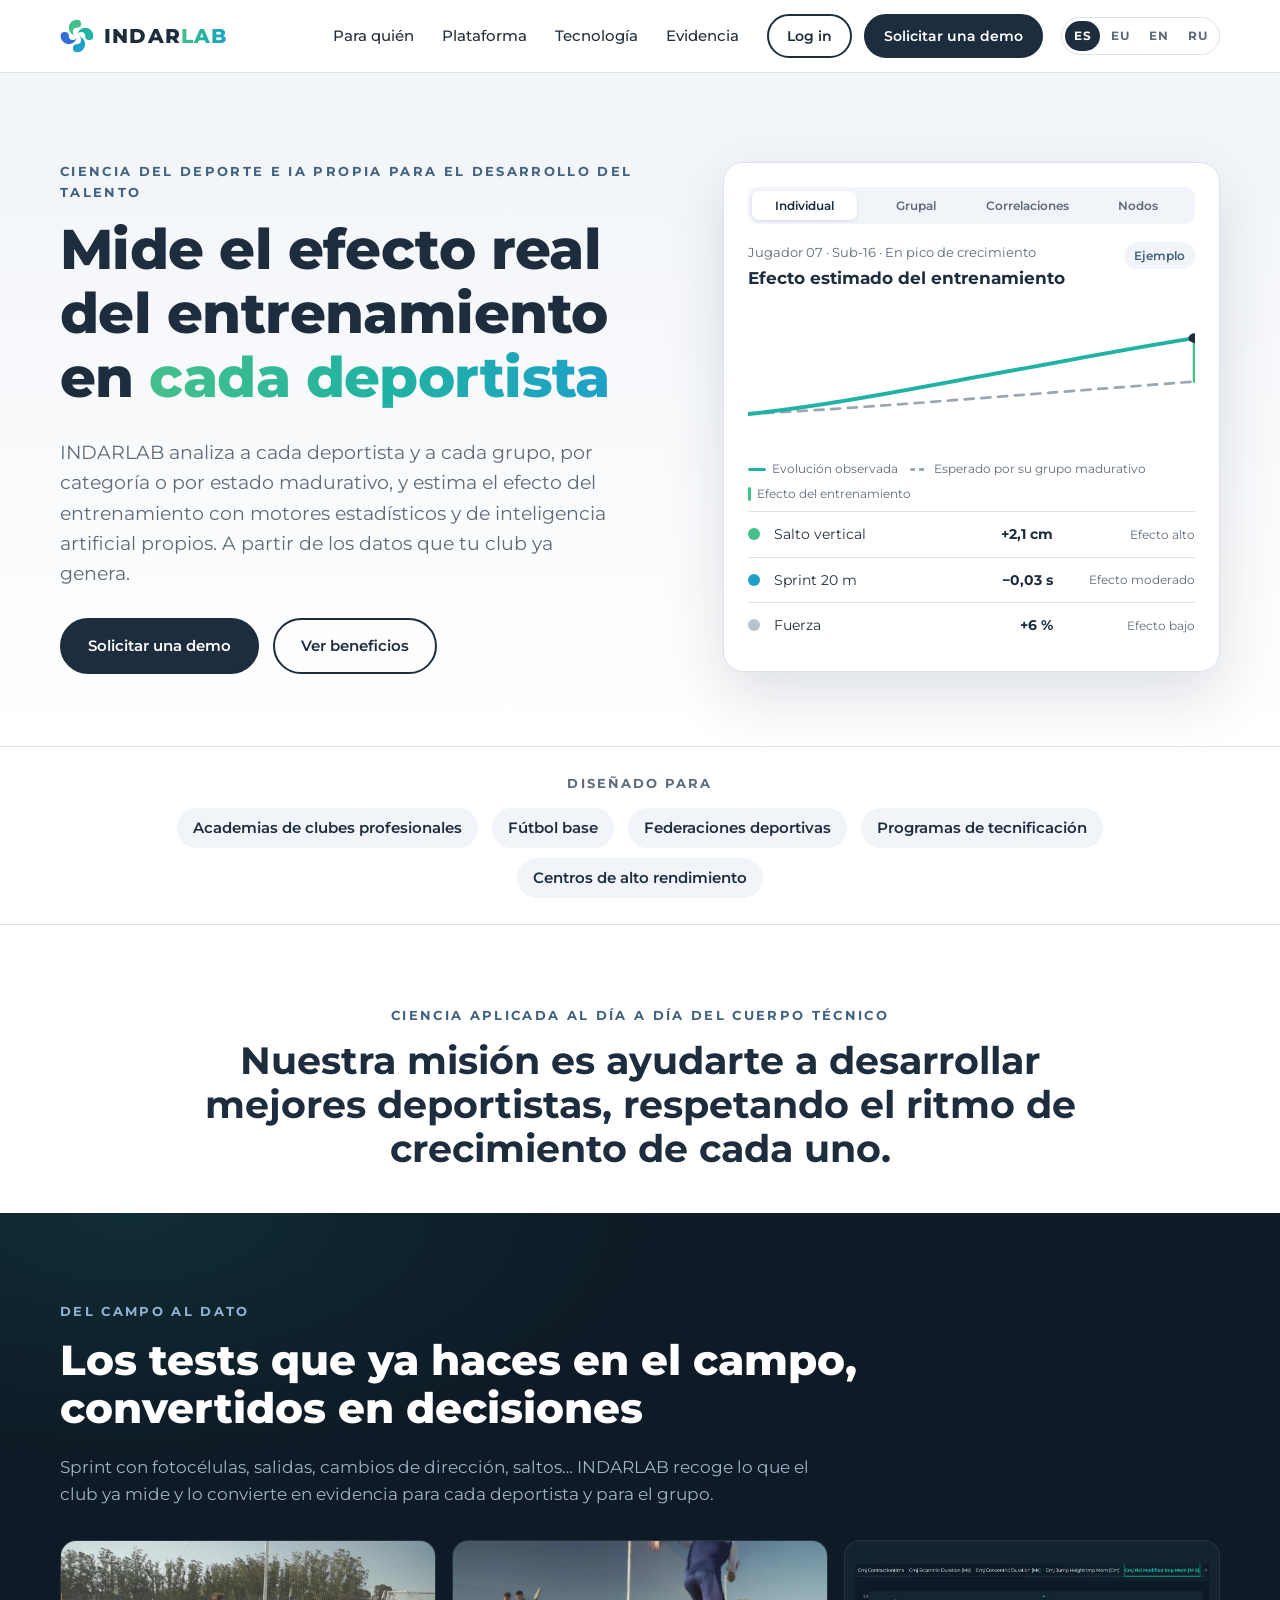
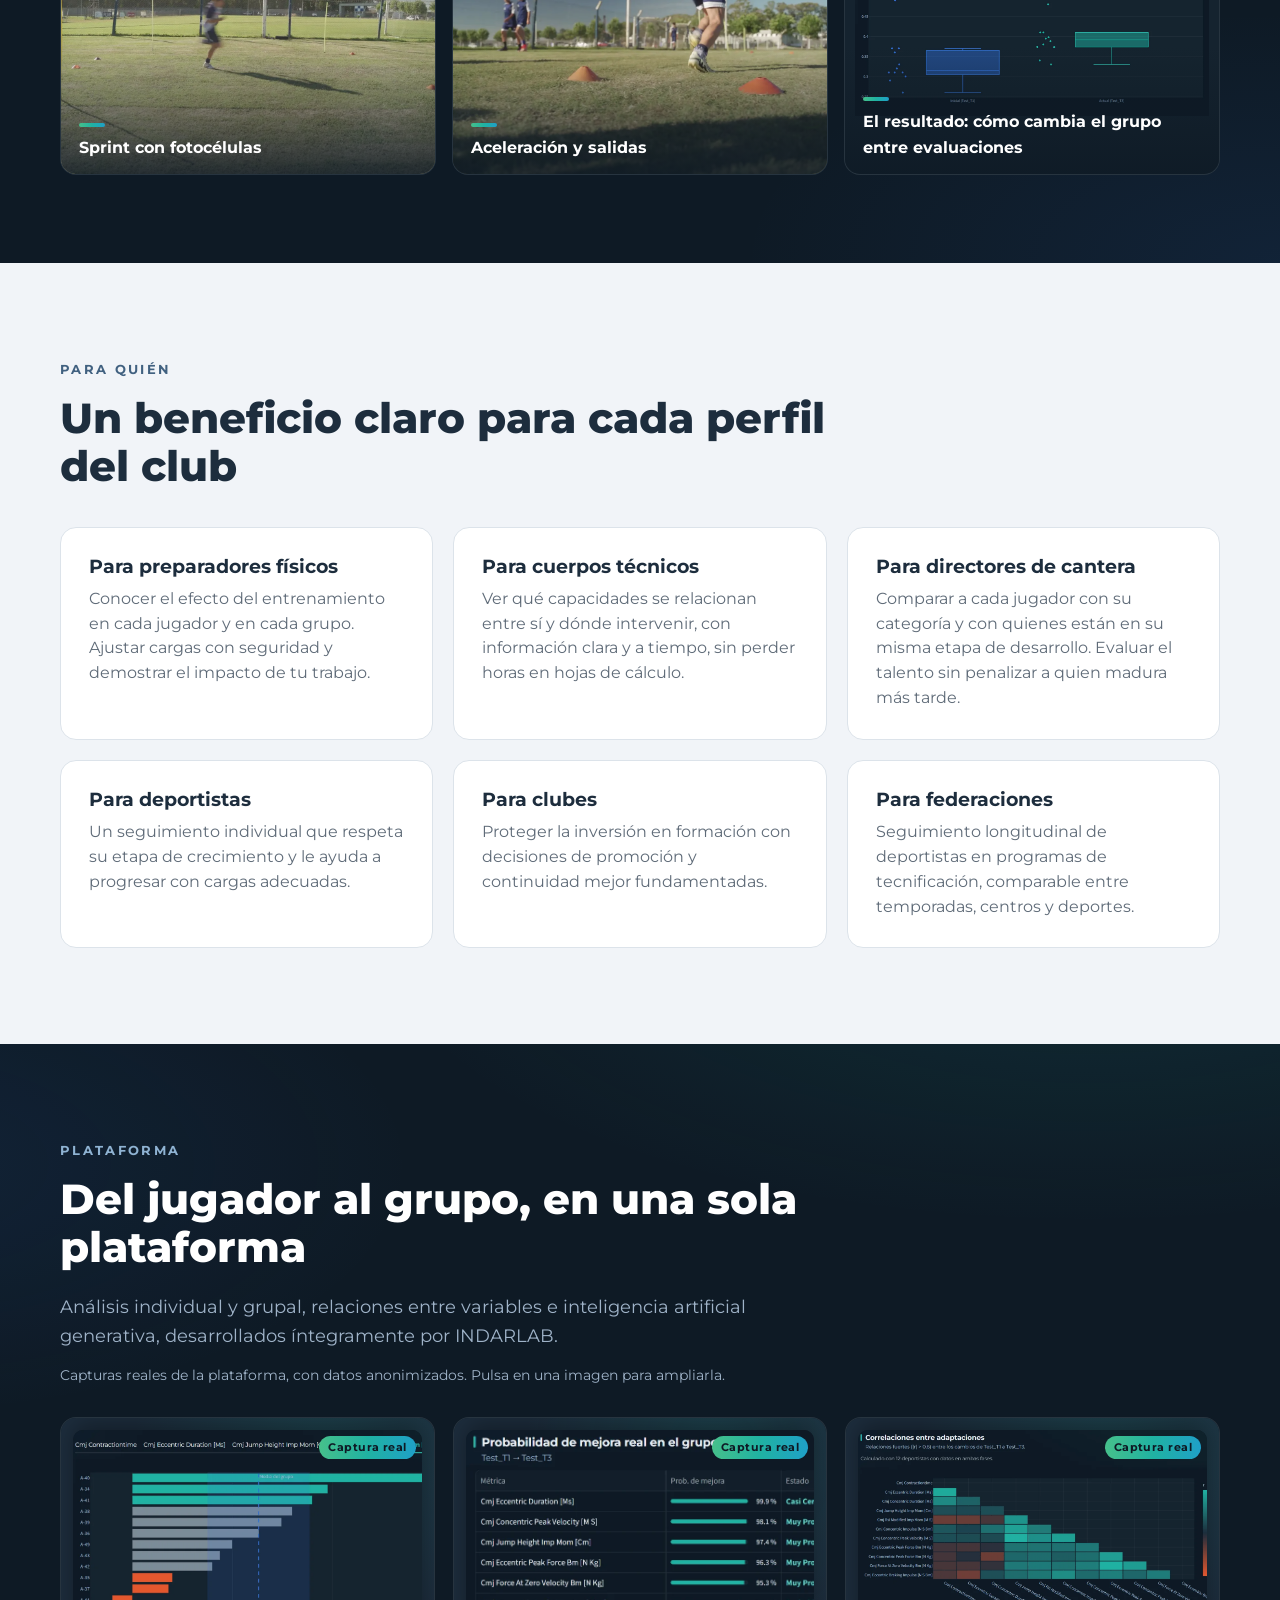
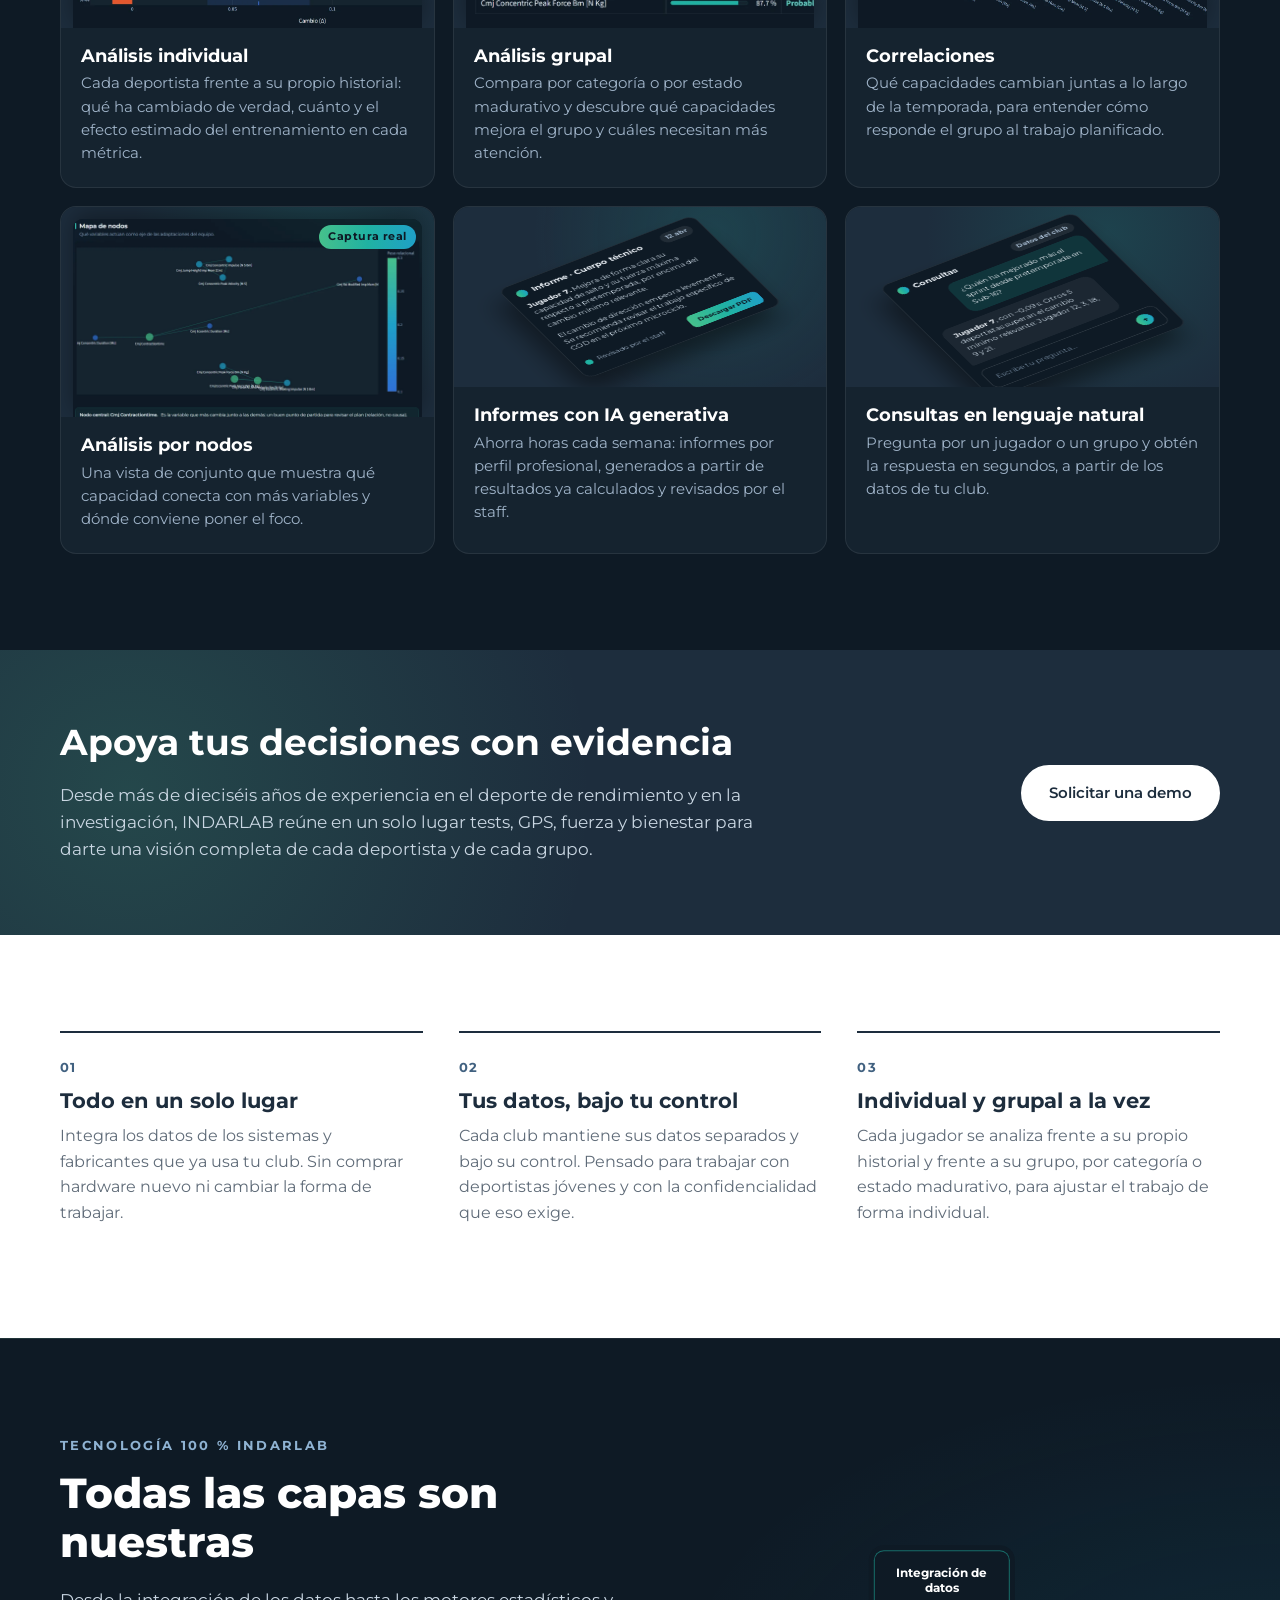
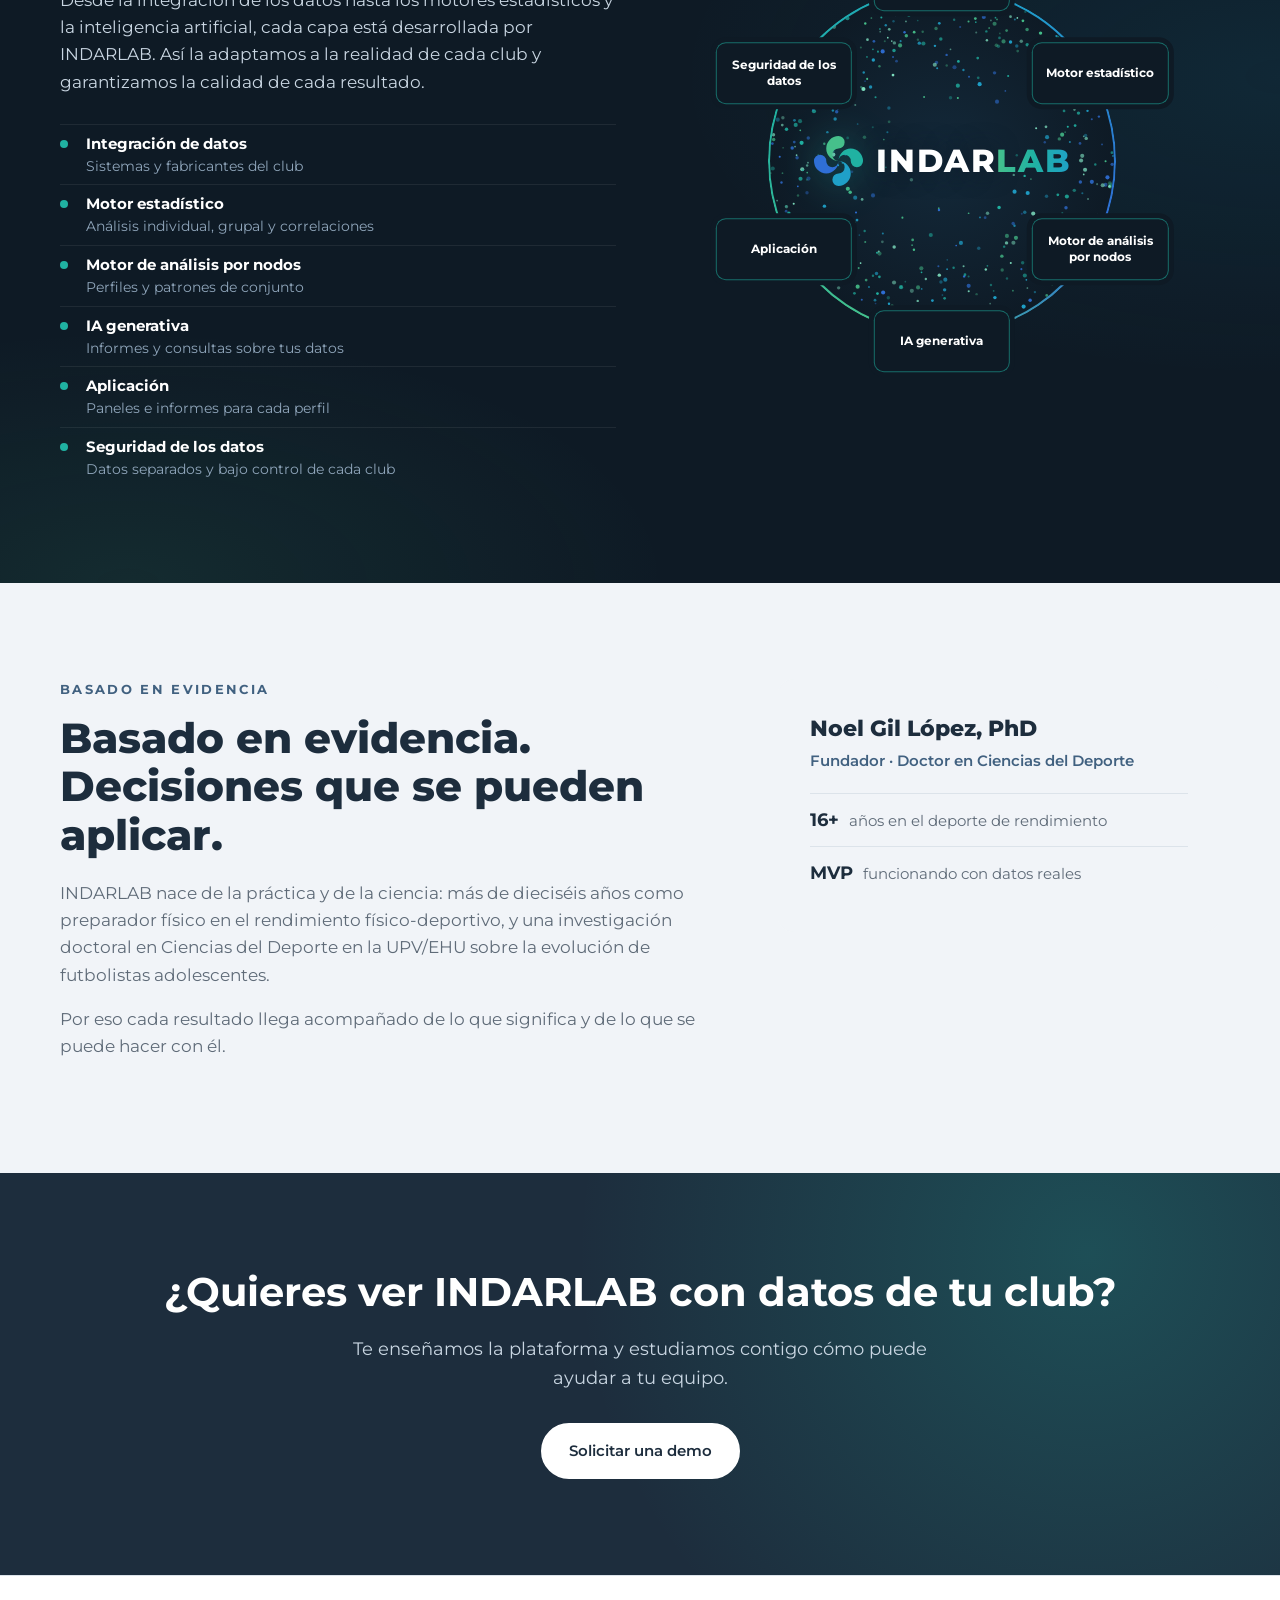
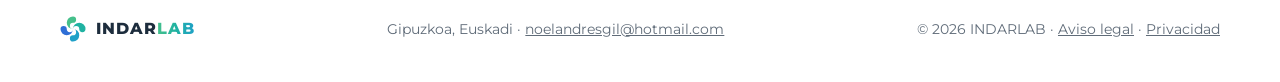
==== commit 1b4412d2: "Add files via upload" ====
--- a/index.html
+++ b/index.html
@@ -9,7 +9,7 @@
   <link rel="preconnect" href="https://fonts.googleapis.com">
   <link rel="preconnect" href="https://fonts.gstatic.com" crossorigin>
   <link href="https://fonts.googleapis.com/css2?family=Montserrat:wght@400;500;600;700;800&display=swap" rel="stylesheet">
-  <link rel="stylesheet" href="assets/css/styles.css?v=6">
+  <link rel="stylesheet" href="assets/css/styles.css?v=8">
 </head>
 <body>
 
@@ -31,7 +31,7 @@
         <a href="https://indarlab.onrender.com/" class="btn btn--small btn--ghost">Log in</a>
         <a href="#contacto" class="btn btn--small">Solicitar una demo</a>
       </nav>
-      <div class="lang" role="navigation" aria-label="Idioma / Language"><a href="./" lang="es" hreflang="es" aria-current="true" title="Español">ES</a><a href="en/" lang="en" hreflang="en" title="English">EN</a><a href="ru/" lang="ru" hreflang="ru" title="Русский">RU</a></div>
+      <div class="lang" role="navigation" aria-label="Hizkuntza / Idioma / Language"><a href="./" lang="es" hreflang="es" aria-current="true" title="Español">ES</a><a href="eu/" lang="eu" hreflang="eu" title="Euskara">EU</a><a href="en/" lang="en" hreflang="en" title="English">EN</a><a href="ru/" lang="ru" hreflang="ru" title="Русский">RU</a></div>
     </div>
   </header>
 
@@ -193,6 +193,35 @@
       </div>
     </section>
 
+    <!-- ============ 3b · DEL CAMPO AL DATO (vídeo) ============ -->
+    <section class="field" id="campo">
+      <div class="container">
+        <p class="eyebrow eyebrow--light">Del campo al dato</p>
+        <h2 class="section__title section__title--light">Los tests que ya haces en el campo, convertidos en decisiones</h2>
+        <p class="field__lead">Sprint con fotocélulas, salidas, cambios de dirección, saltos… INDARLAB recoge lo que el club ya mide y lo convierte en evidencia para cada deportista y para el grupo.</p>
+        <div class="field__grid">
+          <figure class="field__item">
+            <video autoplay muted loop playsinline preload="metadata" poster="assets/video/sprint-fotocelulas.webp" aria-label="Sprint con fotocélulas">
+              <source src="assets/video/sprint-fotocelulas.mp4" type="video/mp4">
+            </video>
+            <figcaption>Sprint con fotocélulas</figcaption>
+          </figure>
+          <figure class="field__item">
+            <video autoplay muted loop playsinline preload="metadata" poster="assets/video/salida-conos.webp" aria-label="Aceleración y salidas">
+              <source src="assets/video/salida-conos.mp4" type="video/mp4">
+            </video>
+            <figcaption>Aceleración y salidas</figcaption>
+          </figure>
+          <figure class="field__item field__item--chart">
+            <button class="zoomable" type="button" data-full="assets/img/plataforma/distribucion-grupo.webp" aria-label="Ver ampliada: Gráfico real: distribución del grupo en dos evaluaciones">
+              <img src="assets/img/plataforma/distribucion-grupo.webp" alt="Gráfico real: distribución del grupo en dos evaluaciones" loading="lazy" width="1410" height="606">
+            </button>
+            <figcaption>El resultado: cómo cambia el grupo entre evaluaciones</figcaption>
+          </figure>
+        </div>
+      </div>
+    </section>
+
     <!-- ============ 4 · BENEFICIOS POR PERFIL ============ -->
     <section class="section section--tint" id="para-quien">
       <div class="container">
@@ -233,15 +262,14 @@
         <p class="eyebrow eyebrow--light">Plataforma</p>
         <h2 class="section__title section__title--light">Del jugador al grupo, en una sola plataforma</h2>
         <p class="section__lead">Análisis individual y grupal, relaciones entre variables e inteligencia artificial generativa, desarrollados íntegramente por INDARLAB.</p>
+        <p class="section__note">Capturas reales de la plataforma, con datos anonimizados. Pulsa en una imagen para ampliarla.</p>
         <div class="platform">
           <article class="pcard">
-            <div class="pcard__media" aria-hidden="true">
-              <div class="scr scr--a">
-<div class="scr__bar"><span class="scr__logo"></span><b>Jugador 7 · Sub-16</b><span class="scr__tag scr__tag--pos">+2,9 cm</span></div>
-                <p class="scr__label">Salto CMJ · evolución por fases</p>
-                <svg class="scr__chart" viewBox="0 0 300 110"><rect x="0" y="62" width="300" height="26" fill="rgba(47,111,214,.22)"/><line x1="0" x2="300" y1="75" y2="75" stroke="#2F6FD6" stroke-dasharray="4 4"/><polyline points="20,75 110,64 200,40 285,24" fill="none" stroke="#20B2A2" stroke-width="3"/><g fill="#20B2A2" stroke="#0E1A25" stroke-width="2"><circle cx="20" cy="75" r="5"/><circle cx="110" cy="64" r="5"/><circle cx="200" cy="40" r="5"/><circle cx="285" cy="24" r="5"/></g></svg>
-                <ul class="scr__rows"><li><span>CMJ</span><b>34,8 cm</b><i class="ok"></i></li><li><span>Sprint 30 m</span><b>4,31 s</b><i class="ok"></i></li><li><span>IMTP pico</span><b>2 340 N</b><i class="ok"></i></li><li><span>COD 505</span><b>2,48 s</b><i class="warn"></i></li></ul>
-              </div>
+            <div class="pcard__media pcard__media--real">
+              <button class="zoomable" type="button" data-full="assets/img/plataforma/respuesta-individual.webp" aria-label="Ver ampliada: Gráfico real: cambio de cada deportista frente a la media del grupo">
+                <img class="scr scr--img scr--a" src="assets/img/plataforma/respuesta-individual.webp" alt="Gráfico real: cambio de cada deportista frente a la media del grupo" loading="lazy" width="1400" height="592">
+              </button>
+              <span class="pcard__tag">Captura real</span>
             </div>
             <div class="pcard__body">
               <h3>Análisis individual</h3>
@@ -249,13 +277,11 @@
             </div>
           </article>
           <article class="pcard">
-            <div class="pcard__media" aria-hidden="true">
-              <div class="scr scr--b">
-<div class="scr__bar"><span class="scr__logo"></span><b>Sub-14 · Pretemporada → Enero</b><span class="scr__tag">24 deportistas</span></div>
-                <p class="scr__label">Mejora del grupo por capacidad</p>
-                <ul class="scr__bars"><li><span>CMJ</span><div class="scr__track"><div class="scr__fill " style="width:92%"></div></div><b>92 %</b></li><li><span>IMTP pico</span><div class="scr__track"><div class="scr__fill " style="width:85%"></div></div><b>85 %</b></li><li><span>Sprint 30 m</span><div class="scr__track"><div class="scr__fill " style="width:78%"></div></div><b>78 %</b></li><li><span>COD 505</span><div class="scr__track"><div class="scr__fill scr__fill--warn" style="width:41%"></div></div><b>41 %</b></li></ul>
-                <div class="scr__legend"><span><i class="ok"></i>Pre-PHV</span><span><i class="cy"></i>Circa-PHV</span><span><i class="bl"></i>Post-PHV</span></div>
-              </div>
+            <div class="pcard__media pcard__media--real">
+              <button class="zoomable" type="button" data-full="assets/img/plataforma/probabilidad-mejora.webp" aria-label="Ver ampliada: Tabla real: probabilidad de mejora del grupo por variable">
+                <img class="scr scr--img scr--b" src="assets/img/plataforma/probabilidad-mejora.webp" alt="Tabla real: probabilidad de mejora del grupo por variable" loading="lazy" width="1024" height="426">
+              </button>
+              <span class="pcard__tag">Captura real</span>
             </div>
             <div class="pcard__body">
               <h3>Análisis grupal</h3>
@@ -263,12 +289,11 @@
             </div>
           </article>
           <article class="pcard">
-            <div class="pcard__media" aria-hidden="true">
-              <div class="scr scr--a">
-<div class="scr__bar"><span class="scr__logo"></span><b>Correlaciones de los cambios (Δ)</b><span class="scr__tag">Sub-16</span></div>
-                <div class="scr__heat"><div class="scr__heat-y"><span>CMJ</span><span>Sprint</span><span>IMTP</span><span>COD</span><span>RSI</span></div><div class="scr__heat-grid"><span style="background:rgba(32,178,162,1)">1</span><span style="background:rgba(32,178,162,0,76)">0,72</span><span style="background:rgba(32,178,162,0,45)">0,35</span><span style="background:rgba(228,87,46,0,32)">-0,20</span><span style="background:rgba(32,178,162,0,69)">0,64</span><span style="background:rgba(32,178,162,0,76)">0,72</span><span style="background:rgba(32,178,162,1)">1</span><span style="background:rgba(32,178,162,0,30)">0,18</span><span style="background:rgba(228,87,46,0,50)">-0,41</span><span style="background:rgba(32,178,162,0,57)">0,50</span><span style="background:rgba(32,178,162,0,45)">0,35</span><span style="background:rgba(32,178,162,0,30)">0,18</span><span style="background:rgba(32,178,162,1)">1</span><span style="background:rgba(32,178,162,0,22)">0,08</span><span style="background:rgba(32,178,162,0,68)">0,62</span><span style="background:rgba(228,87,46,0,32)">-0,20</span><span style="background:rgba(228,87,46,0,50)">-0,41</span><span style="background:rgba(32,178,162,0,22)">0,08</span><span style="background:rgba(32,178,162,1)">1</span><span style="background:rgba(228,87,46,0,28)">-0,15</span><span style="background:rgba(32,178,162,0,69)">0,64</span><span style="background:rgba(32,178,162,0,57)">0,50</span><span style="background:rgba(32,178,162,0,68)">0,62</span><span style="background:rgba(228,87,46,0,28)">-0,15</span><span style="background:rgba(32,178,162,1)">1</span></div></div>
-                <div class="scr__heat-x"><span>CMJ</span><span>Sprint</span><span>IMTP</span><span>COD</span><span>RSI</span></div>
-              </div>
+            <div class="pcard__media pcard__media--real">
+              <button class="zoomable" type="button" data-full="assets/img/plataforma/correlaciones.webp" aria-label="Ver ampliada: Mapa de calor real: correlaciones entre los cambios">
+                <img class="scr scr--img scr--a" src="assets/img/plataforma/correlaciones.webp" alt="Mapa de calor real: correlaciones entre los cambios" loading="lazy" width="1517" height="720">
+              </button>
+              <span class="pcard__tag">Captura real</span>
             </div>
             <div class="pcard__body">
               <h3>Correlaciones</h3>
@@ -276,11 +301,11 @@
             </div>
           </article>
           <article class="pcard">
-            <div class="pcard__media" aria-hidden="true">
-              <div class="scr scr--b">
-<div class="scr__bar"><span class="scr__logo"></span><b>Mapa de nodos · Sub-16</b><span class="scr__tag scr__tag--pos">Nodo central: CMJ</span></div>
-                <svg class="scr__net" viewBox="0 0 300 160"><g stroke="rgba(32,178,162,.55)" stroke-width="1.5"><line x1="150" y1="62" x2="62" y2="30"/><line x1="150" y1="62" x2="240" y2="28"/><line x1="150" y1="62" x2="255" y2="100"/><line x1="150" y1="62" x2="60" y2="108"/><line x1="150" y1="62" x2="150" y2="135"/><line x1="150" y1="62" x2="105" y2="92"/><line x1="150" y1="62" x2="205" y2="92"/><line x1="240" y1="28" x2="255" y2="100"/><line x1="62" y1="30" x2="60" y2="108"/><line x1="105" y1="92" x2="150" y2="135"/><line x1="205" y1="92" x2="255" y2="100"/></g><circle cx="150" cy="62" r="16" fill="#46C08B"/><circle cx="62" cy="30" r="9" fill="#1FA0C8"/><circle cx="240" cy="28" r="10" fill="#20B2A2"/><circle cx="255" cy="100" r="8" fill="#2F6FD6"/><circle cx="60" cy="108" r="9" fill="#1FA0C8"/><circle cx="150" cy="135" r="7" fill="#2F6FD6"/><circle cx="105" cy="92" r="6" fill="#20B2A2"/><circle cx="205" cy="92" r="6" fill="#46C08B"/><g fill="#C9D6E2" font-size="10" font-weight="600" text-anchor="middle"><text x="150" y="41">CMJ</text><text x="62" y="16">Sprint</text><text x="240" y="13">IMTP</text><text x="255" y="87">RSI</text><text x="60" y="94">COD</text><text x="150" y="123">Vel. máx</text></g></svg>
-              </div>
+            <div class="pcard__media pcard__media--real">
+              <button class="zoomable" type="button" data-full="assets/img/plataforma/mapa-nodos.webp" aria-label="Ver ampliada: Mapa de nodos real de las adaptaciones del grupo">
+                <img class="scr scr--img scr--b" src="assets/img/plataforma/mapa-nodos.webp" alt="Mapa de nodos real de las adaptaciones del grupo" loading="lazy" width="1420" height="832">
+              </button>
+              <span class="pcard__tag">Captura real</span>
             </div>
             <div class="pcard__body">
               <h3>Análisis por nodos</h3>
@@ -414,6 +439,6 @@
     </div>
   </footer>
 
-  <script src="assets/js/main.js?v=5"></script>
+  <script src="assets/js/main.js?v=8"></script>
 </body>
 </html>
--- a/assets/css/styles.css
+++ b/assets/css/styles.css
@@ -399,16 +399,94 @@
 .layers strong { font-size: 15px; }
 .layers span { font-size: 13.5px; }
 
+
+/* ---------- Selector de idioma ---------- */
+.lang { display: flex; align-items: center; gap: 2px; margin-left: 18px; padding: 3px; border: 1px solid var(--line); border-radius: 999px; }
+.lang a { text-decoration: none; font-size: 12px; font-weight: 700; letter-spacing: .04em; color: var(--muted); padding: 5px 9px; border-radius: 999px; }
+.lang a:hover { color: var(--navy); }
+.lang a[aria-current="true"] { background: var(--navy); color: var(--white); }
+
+.nav__inner { justify-content: flex-start; }
+.nav__links { margin-left: auto; white-space: nowrap; }
+html[lang="ru"] .hero h1 { font-size: clamp(32px, 4.2vw, 48px); }
+html[lang="ru"] .mock__tabs button { font-size: 11px; }
+
+/* Menú desplegable también en tablet (los textos en ruso son más largos) */
+@media (max-width: 1100px) {
+  .nav__toggle { display: block; order: 3; }
+  .lang { margin-left: auto; margin-right: 8px; order: 2; }
+  .nav__links {
+    display: none; position: absolute; top: 72px; left: 0; right: 0;
+    flex-direction: column; align-items: flex-start; gap: 18px;
+    background: var(--white); padding: 24px 20px; border-bottom: 1px solid var(--line);
+  }
+  .nav__links.is-open { display: flex; }
+  .nav__links .btn--ghost + .btn { margin-left: 0; }
+}
+
+
+/* ---------- Del campo al dato (vídeos reales) ---------- */
+.field {
+  padding: 88px 0;
+  background:
+    radial-gradient(900px 420px at 10% 0%, rgba(32,178,162,.12), transparent 60%),
+    radial-gradient(900px 420px at 100% 100%, rgba(47,111,214,.10), transparent 60%),
+    #0E1A25;
+}
+.field__lead { color: #9FB3C8; font-size: 17px; max-width: 760px; margin-bottom: 32px; }
+.field__grid { display: grid; grid-template-columns: repeat(3, 1fr); gap: 16px; }
+.field__item { position: relative; margin: 0; border-radius: var(--radius); overflow: hidden; aspect-ratio: 16 / 10;
+  background: #15232F; border: 1px solid rgba(255,255,255,.08); }
+.field__item video { width: 100%; height: 100%; object-fit: cover; display: block; filter: saturate(.9); }
+.field__item::after { content: ""; position: absolute; inset: 0; pointer-events: none;
+  background: linear-gradient(0deg, rgba(14,26,37,.85), rgba(14,26,37,0) 55%); }
+.field__item figcaption { position: absolute; left: 18px; right: 18px; bottom: 14px; z-index: 1;
+  color: #FFFFFF; font-weight: 700; font-size: 16px; }
+.field__item figcaption::before { content: ""; display: block; width: 26px; height: 4px; border-radius: 2px;
+  background: var(--grad); margin-bottom: 8px; }
+.field__item--chart .zoomable { position: absolute; inset: 0; }
+.field__item--chart img { width: 100%; height: 100%; object-fit: contain; padding: 10px 10px 46px; }
+
+/* ---------- Capturas reales en las tarjetas de la plataforma ---------- */
+.section__note { color: #9FB3C8; font-size: 14px; margin: -26px 0 30px; }
+.zoomable { all: unset; display: block; cursor: zoom-in; }
+.zoomable:focus-visible { outline: 2px solid var(--teal); outline-offset: -2px; }
+.pcard__media--real .zoomable { position: absolute; inset: 0; }
+/* Las capturas reales se muestran planas (legibles), no inclinadas como las maquetas */
+.pcard__media--real { height: 210px; }
+.scr.scr--img, .pcard:hover .scr.scr--img {
+  left: 12px; top: 12px; right: 12px; bottom: 0; width: calc(100% - 24px); height: calc(100% - 12px);
+  transform: none; padding: 0; object-fit: cover; object-position: left top;
+  border-radius: 10px 10px 0 0; background: #0E1A25; box-shadow: 0 -6px 24px rgba(0,0,0,.35);
+  transition: transform .4s ease;
+}
+.pcard:hover .scr.scr--img { transform: scale(1.02); }
+.pcard__tag { position: absolute; top: 18px; right: 18px; z-index: 2; font-size: 11px; font-weight: 700;
+  letter-spacing: .04em; color: #0E1A25; background: var(--grad); padding: 3px 9px; border-radius: 999px; pointer-events: none; }
+
+/* ---------- Visor de imágenes ---------- */
+.lightbox { position: fixed; inset: 0; z-index: 100; background: rgba(5,12,18,.88); display: grid;
+  place-items: center; padding: 24px; cursor: zoom-out; }
+.lightbox[hidden] { display: none; }
+.lightbox img { max-width: min(1400px, 100%); max-height: 88vh; border-radius: 12px;
+  box-shadow: 0 30px 80px rgba(0,0,0,.5); cursor: default; }
+.lightbox__close { position: absolute; top: 16px; right: 20px; width: 42px; height: 42px; border-radius: 50%;
+  border: 0; background: rgba(255,255,255,.12); color: #fff; font-size: 26px; line-height: 1; cursor: pointer; }
+.lightbox__close:focus-visible { outline: 2px solid var(--teal); }
+
 /* ---------- Móvil y tablet ---------- */
 @media (max-width: 960px) {
   .hero__grid, .split { grid-template-columns: 1fr; }
   .cards, .features, .showcase, .platform { grid-template-columns: 1fr 1fr; }
+  .field__grid { grid-template-columns: 1fr 1fr; }
+  .field__item--chart { grid-column: 1 / -1; aspect-ratio: 21 / 9; }
   .tech { grid-template-columns: 1fr; }
   .decision__inner { flex-direction: column; align-items: flex-start; }
 }
 @media (max-width: 720px) {
   body { font-size: 16px; }
-  .nav__toggle { display: block; }
+  .nav__toggle { display: block; order: 3; }
+  .lang { margin-left: auto; margin-right: 8px; order: 2; }
   .nav__links {
     display: none; position: absolute; top: 72px; left: 0; right: 0;
     flex-direction: column; align-items: flex-start; gap: 18px;
@@ -419,6 +497,10 @@
   .hero { padding: 56px 0; }
   .section, .mission, .cta, .decision { padding: 64px 0; }
   .cards, .features, .showcase, .platform { grid-template-columns: 1fr; }
+  .field { padding: 64px 0; }
+  .field__grid { grid-template-columns: 1fr; }
+  .field__item--chart { aspect-ratio: 16 / 10; }
+  .pcard__media--real { height: 200px; }
   .pcard__media { height: 200px; }
   .scr { width: 220px; }
   .orbit__node { font-size: 10.5px; }
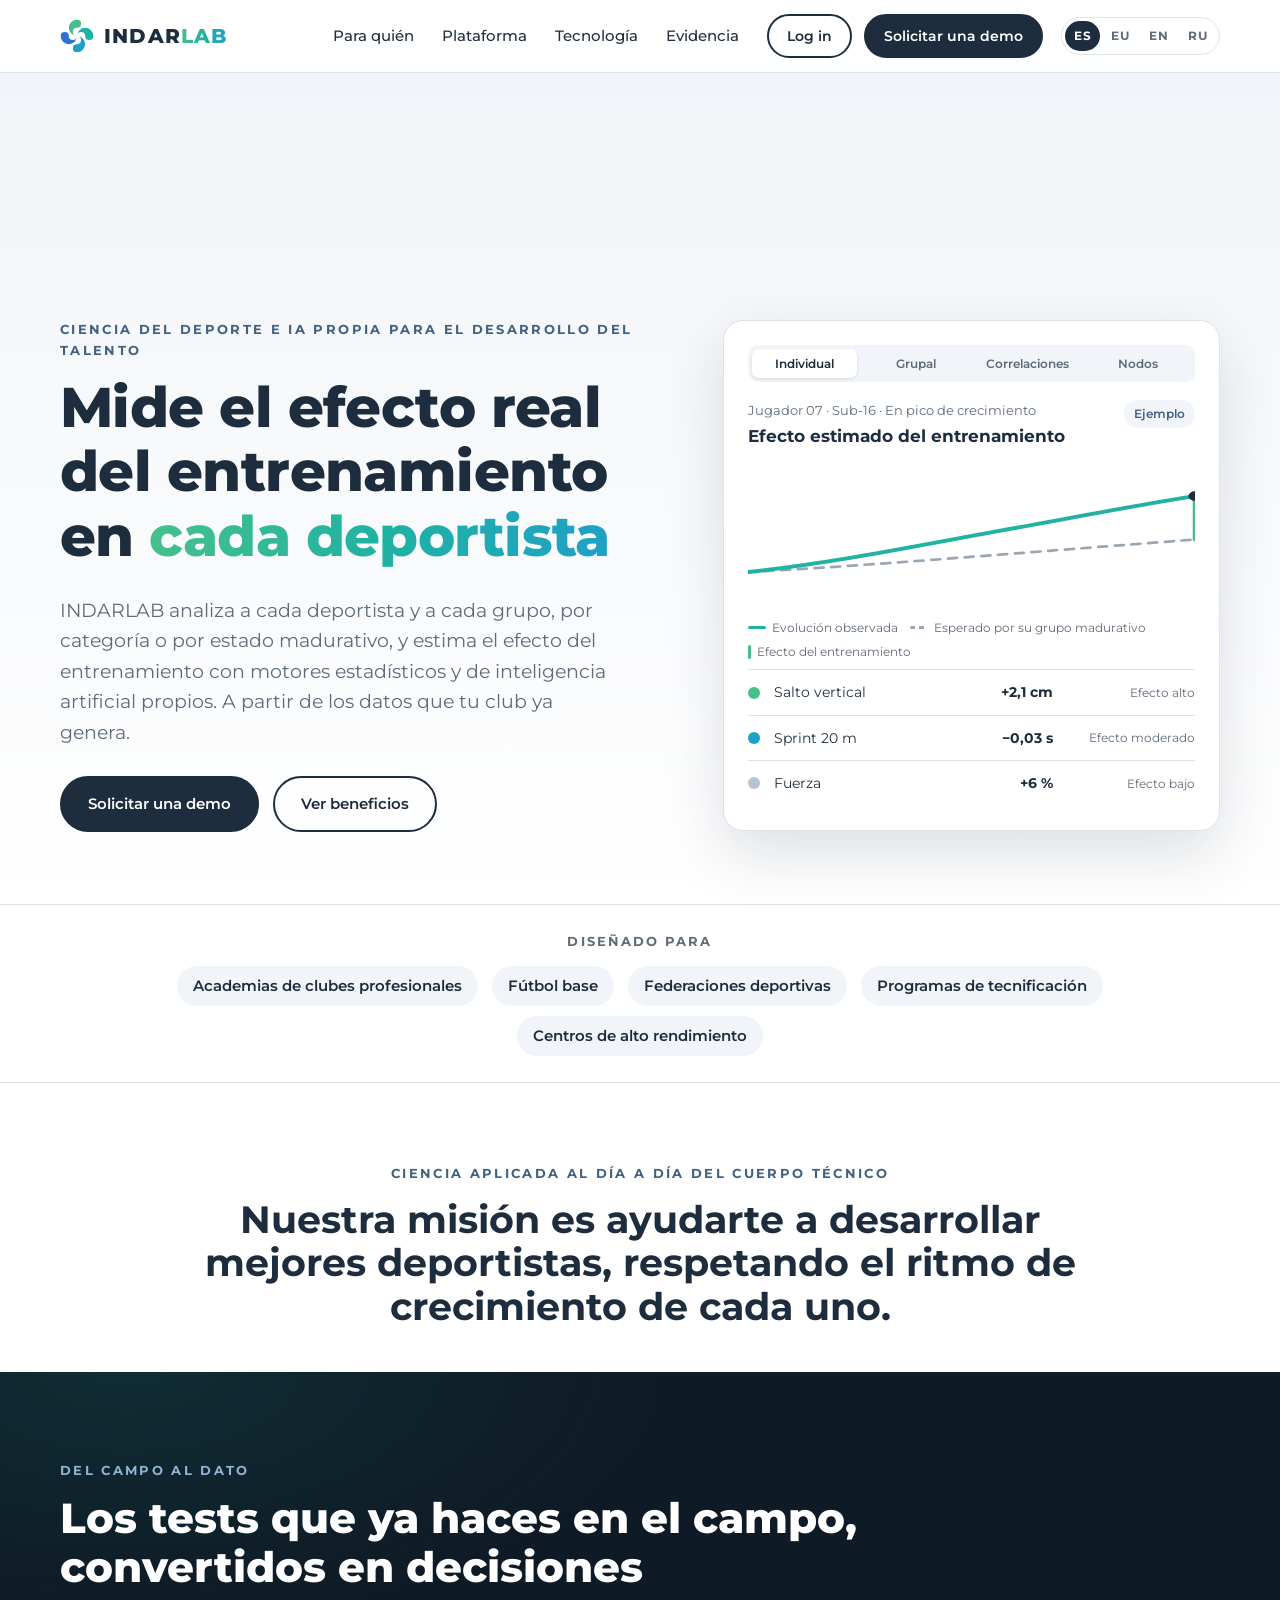
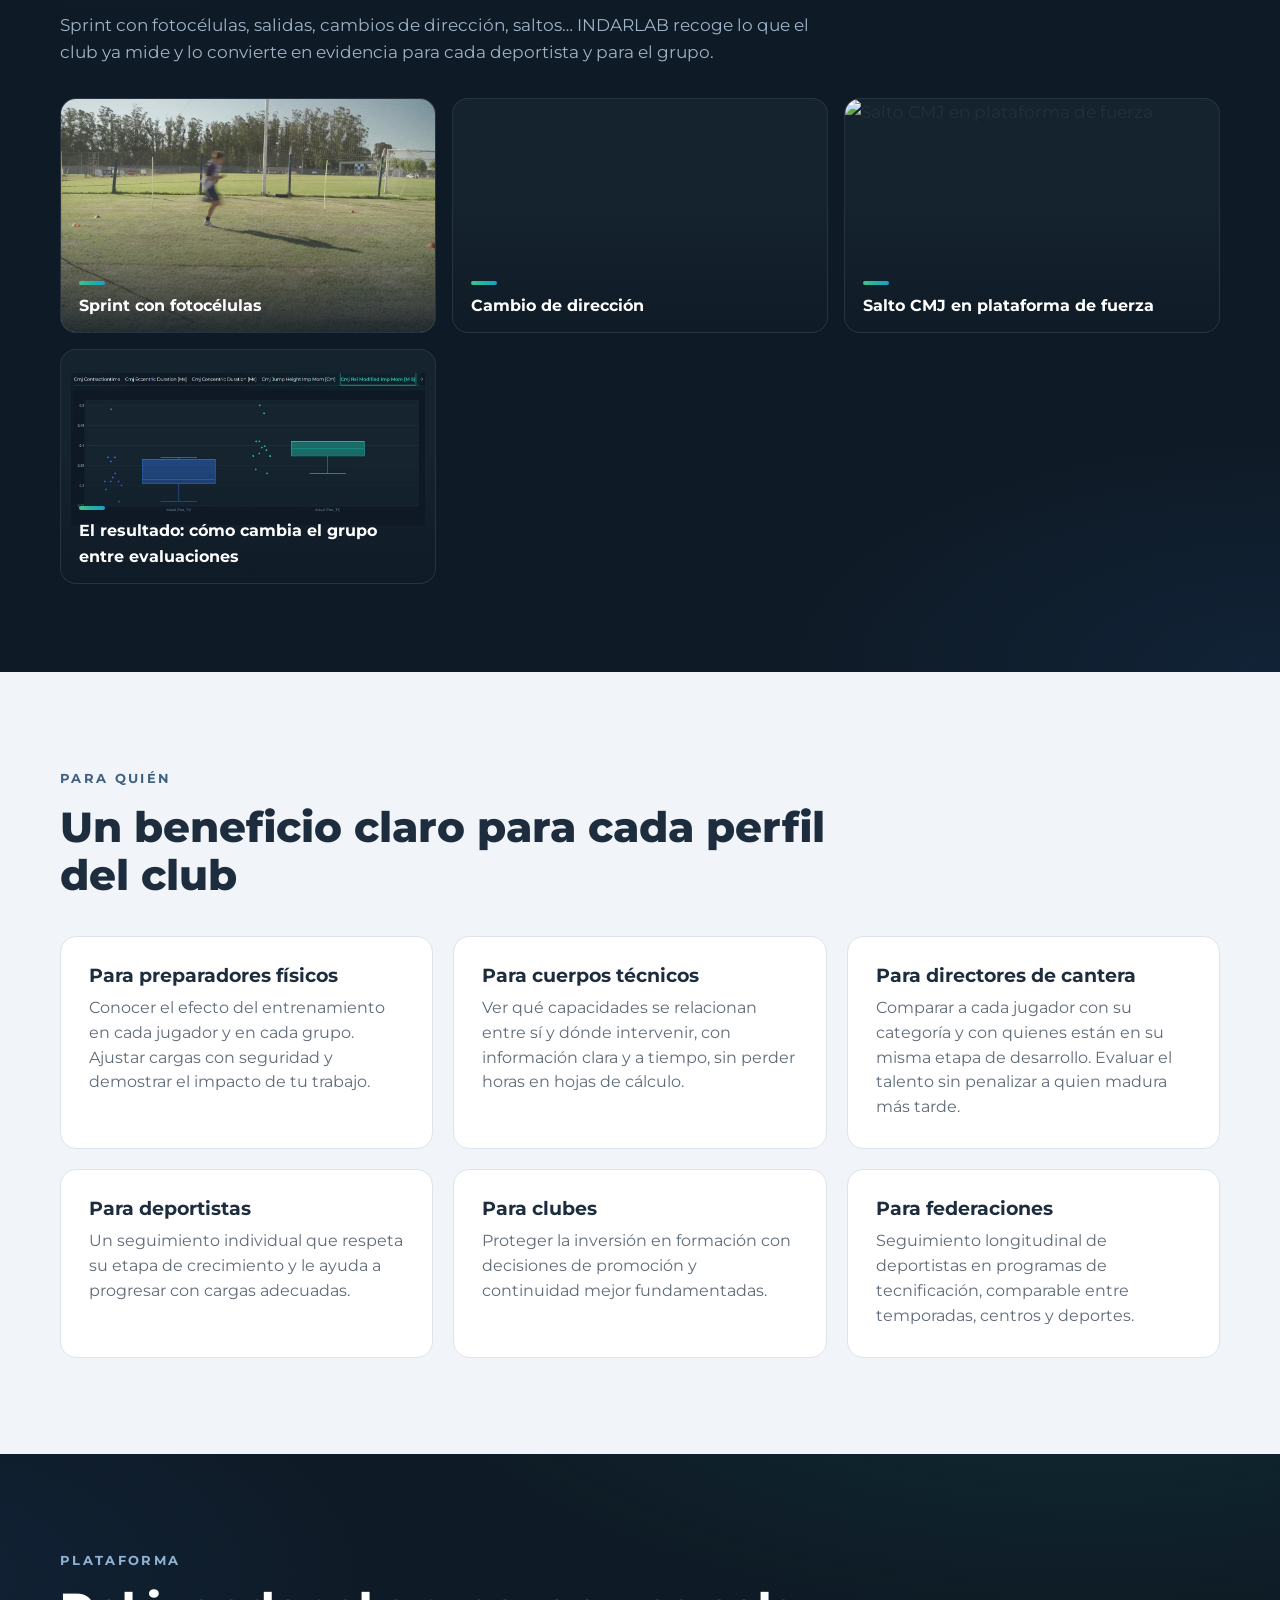
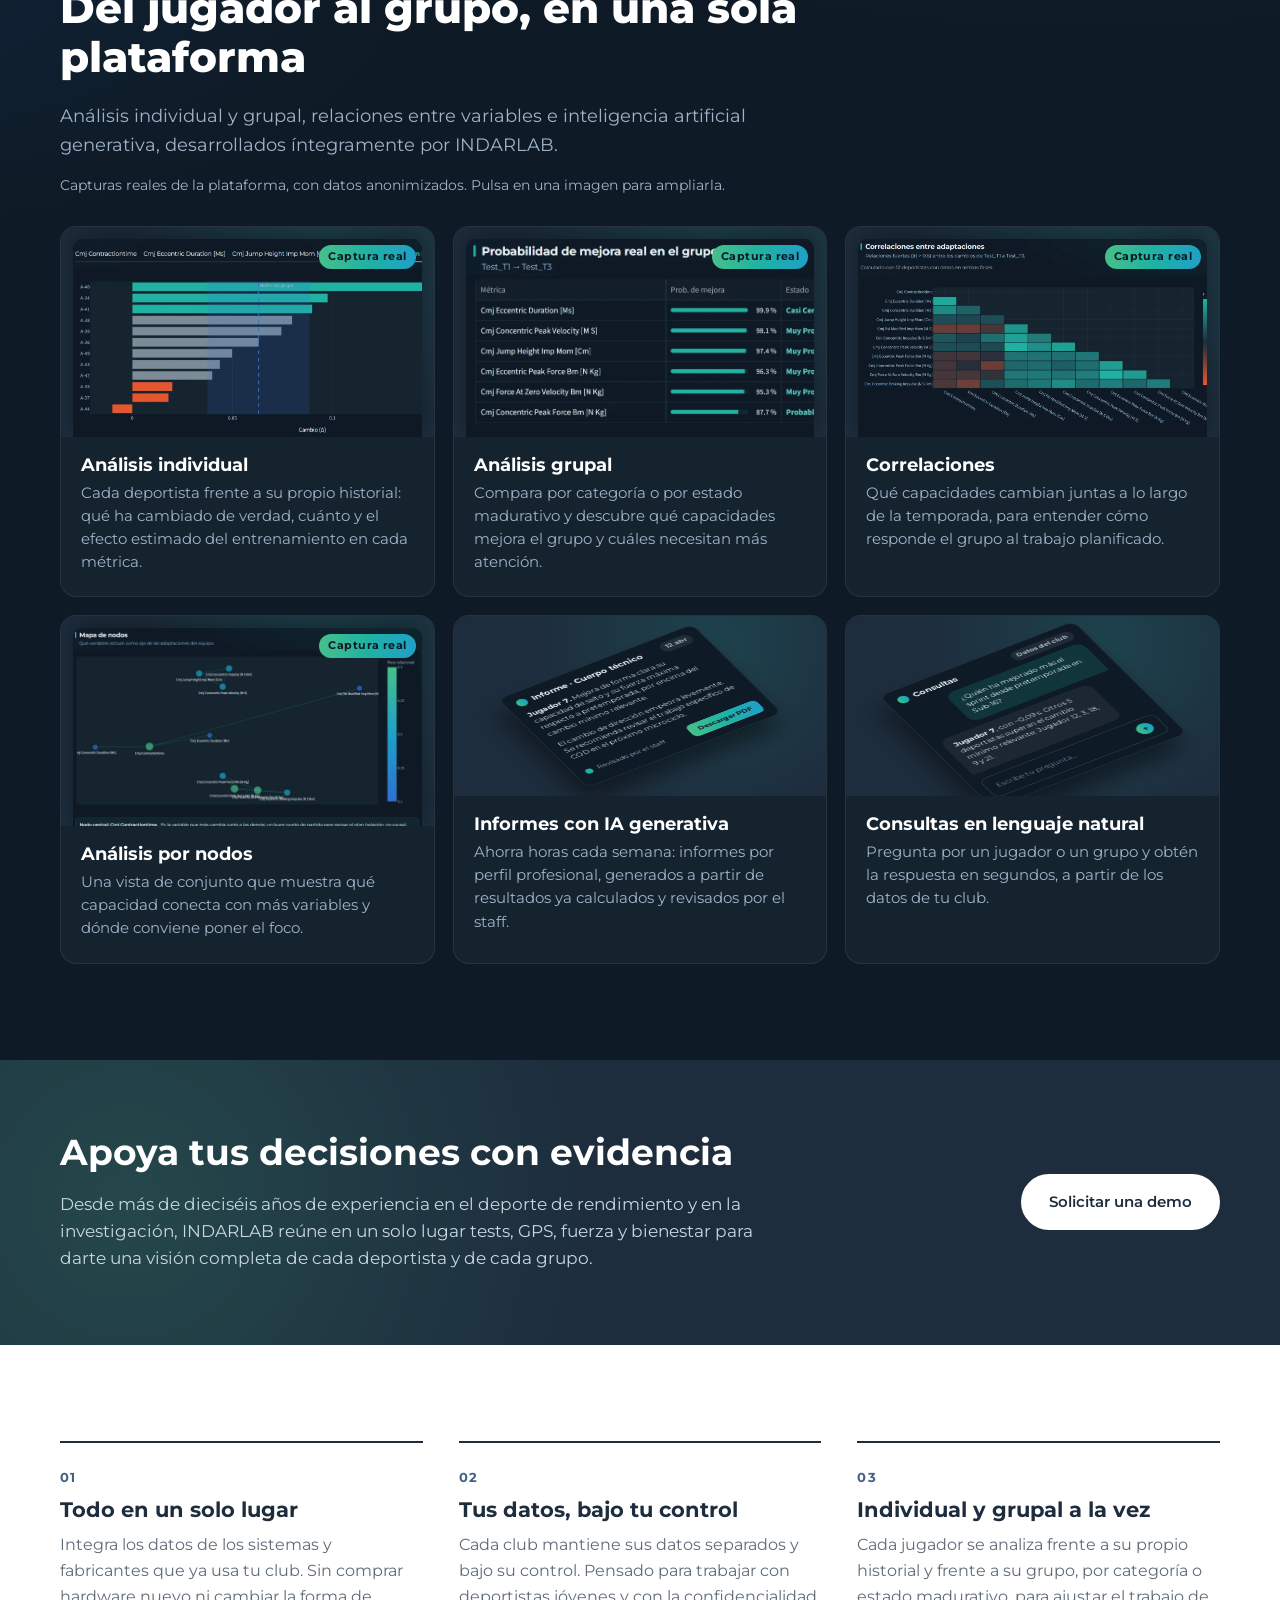
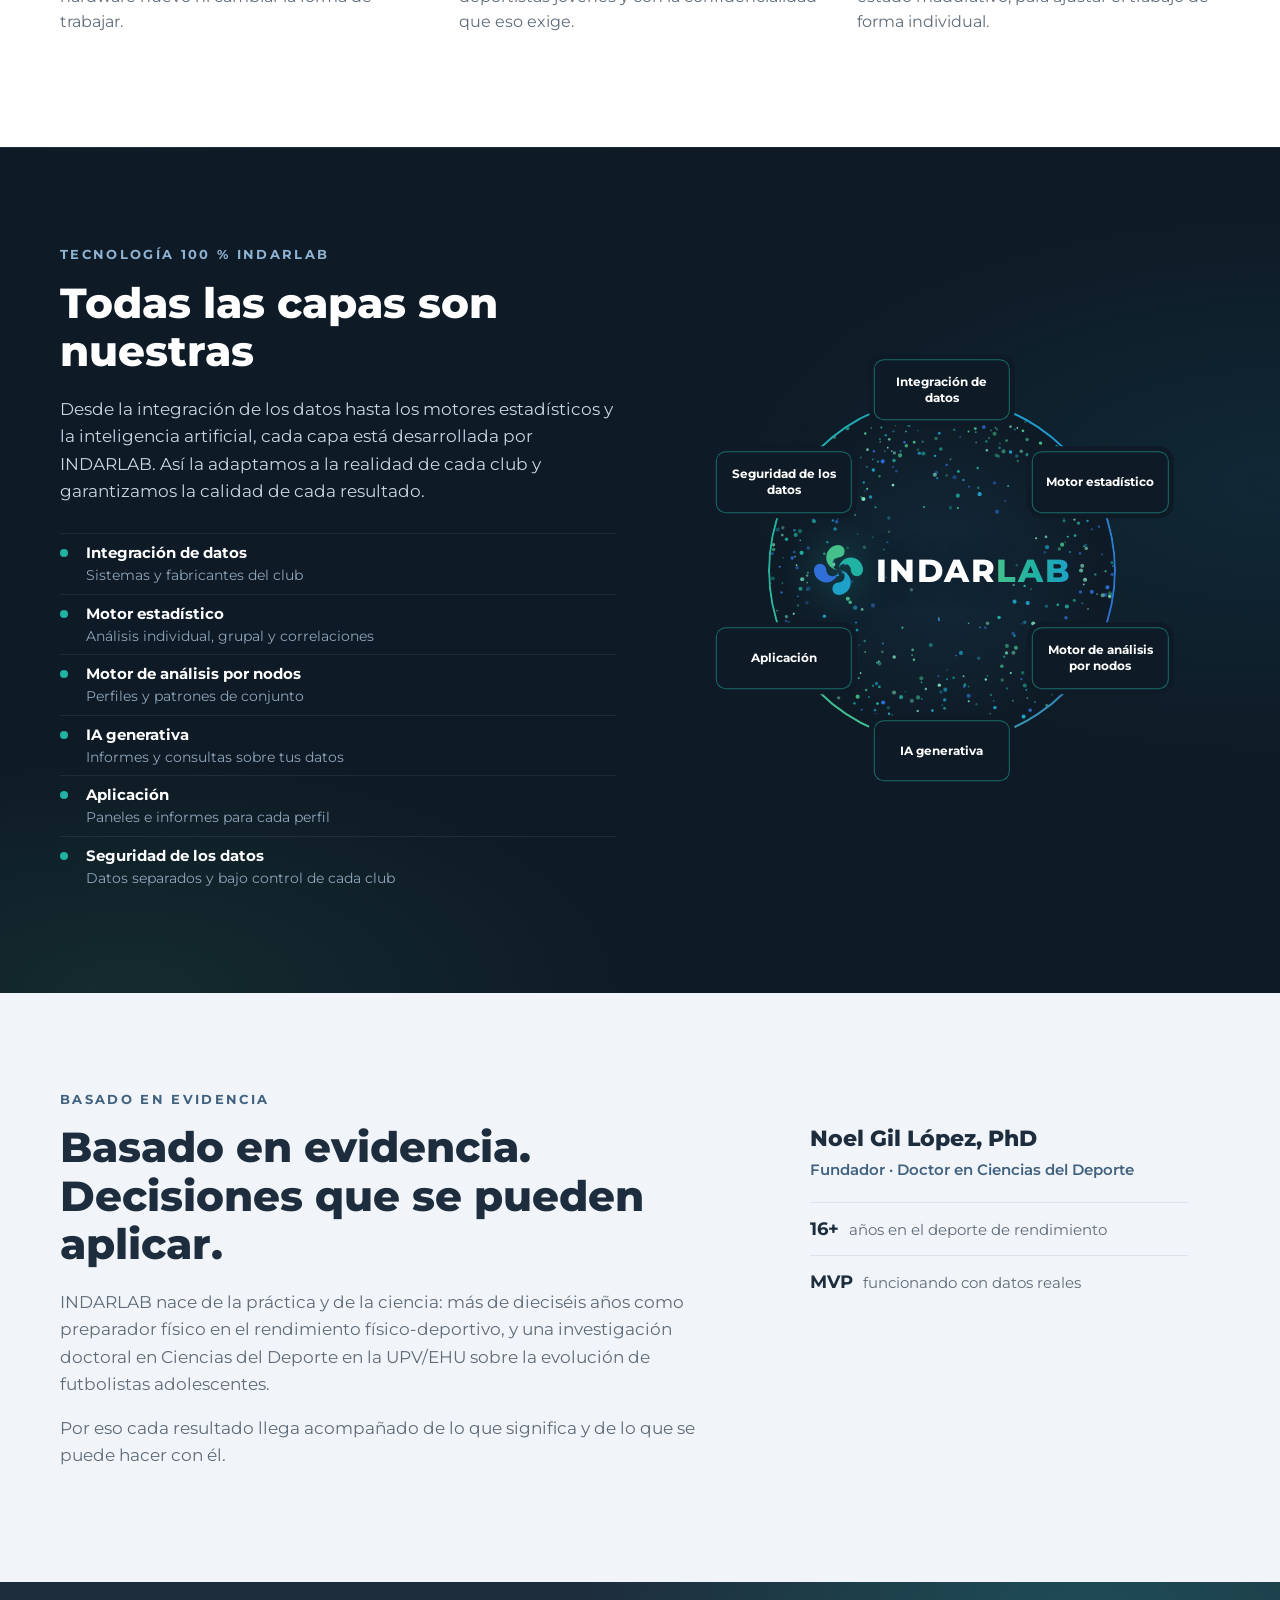
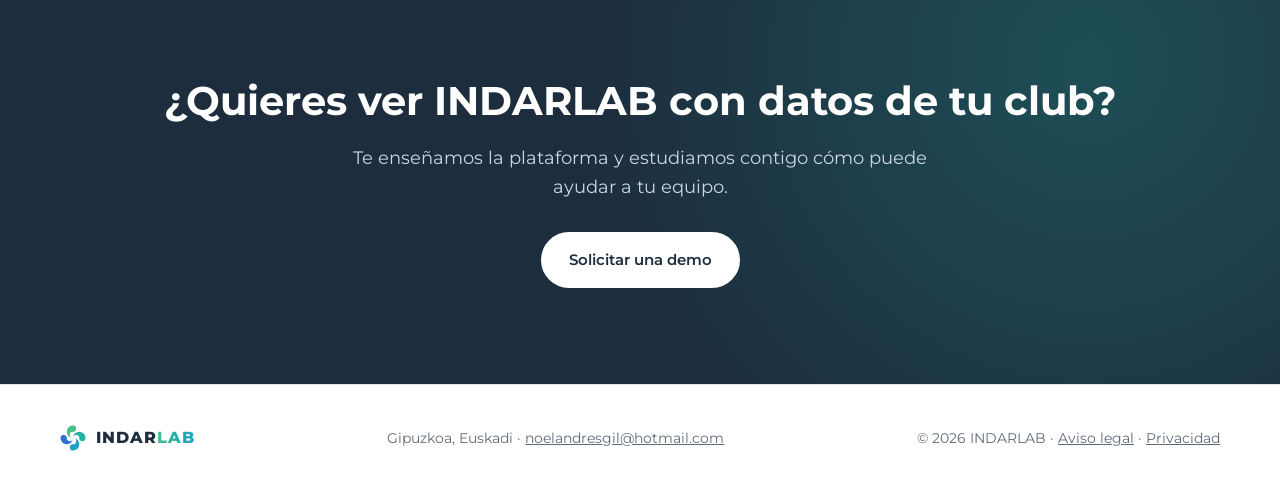
==== commit d17afc2d: "Add files via upload" ====
--- a/index.html
+++ b/index.html
@@ -9,7 +9,7 @@
   <link rel="preconnect" href="https://fonts.googleapis.com">
   <link rel="preconnect" href="https://fonts.gstatic.com" crossorigin>
   <link href="https://fonts.googleapis.com/css2?family=Montserrat:wght@400;500;600;700;800&display=swap" rel="stylesheet">
-  <link rel="stylesheet" href="assets/css/styles.css?v=8">
+  <link rel="stylesheet" href="assets/css/styles.css?v=11">
 </head>
 <body>
 
@@ -38,7 +38,11 @@
   <main id="inicio">
 
     <!-- ============ 1 · HERO ============ -->
-    <section class="hero">
+    <section class="hero hero--video">
+      <div class="hero__bg" aria-hidden="true">
+        <video class="hero__video" muted loop playsinline preload="none" poster="assets/video/hero-campo.webp"
+               data-src="assets/video/hero-campo.mp4" data-src-webm="assets/video/hero-campo.webm"></video>
+      </div>
       <div class="container hero__grid">
         <div class="hero__text">
           <p class="eyebrow">Ciencia del deporte e IA propia para el desarrollo del talento</p>
@@ -203,14 +207,20 @@
           <figure class="field__item">
             <video autoplay muted loop playsinline preload="metadata" poster="assets/video/sprint-fotocelulas.webp" aria-label="Sprint con fotocélulas">
               <source src="assets/video/sprint-fotocelulas.mp4" type="video/mp4">
+              <source src="assets/video/sprint-fotocelulas.webm" type="video/webm">
             </video>
             <figcaption>Sprint con fotocélulas</figcaption>
           </figure>
           <figure class="field__item">
-            <video autoplay muted loop playsinline preload="metadata" poster="assets/video/salida-conos.webp" aria-label="Aceleración y salidas">
-              <source src="assets/video/salida-conos.mp4" type="video/mp4">
+            <video autoplay muted loop playsinline preload="metadata" poster="assets/video/cambio-direccion.webp" aria-label="Cambio de dirección">
+              <source src="assets/video/cambio-direccion.mp4" type="video/mp4">
+              <source src="assets/video/cambio-direccion.webm" type="video/webm">
             </video>
-            <figcaption>Aceleración y salidas</figcaption>
+            <figcaption>Cambio de dirección</figcaption>
+          </figure>
+          <figure class="field__item">
+            <img src="assets/img/plataforma/cmj-plataforma.webp" alt="Salto CMJ en plataforma de fuerza" loading="lazy" width="1400" height="788">
+            <figcaption>Salto CMJ en plataforma de fuerza</figcaption>
           </figure>
           <figure class="field__item field__item--chart">
             <button class="zoomable" type="button" data-full="assets/img/plataforma/distribucion-grupo.webp" aria-label="Ver ampliada: Gráfico real: distribución del grupo en dos evaluaciones">
@@ -439,6 +449,6 @@
     </div>
   </footer>
 
-  <script src="assets/js/main.js?v=8"></script>
+  <script src="assets/js/main.js?v=10"></script>
 </body>
 </html>
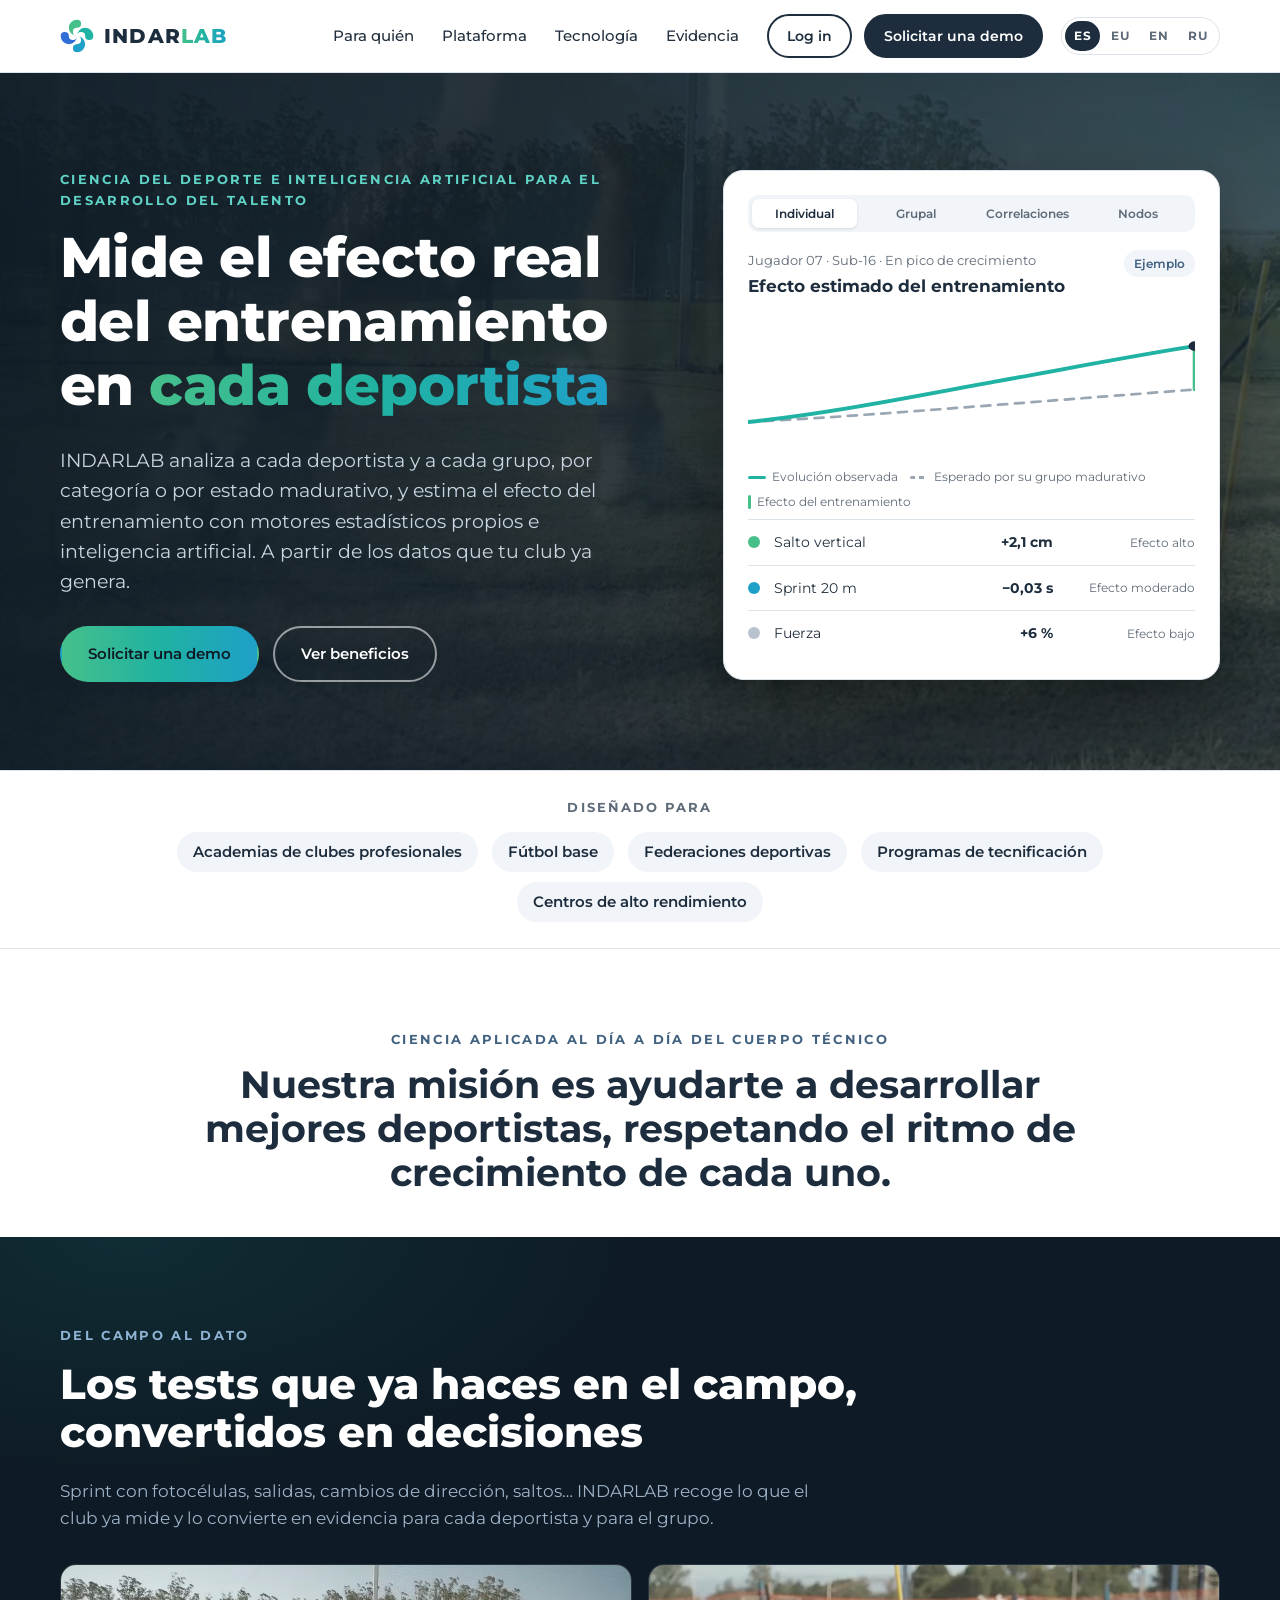
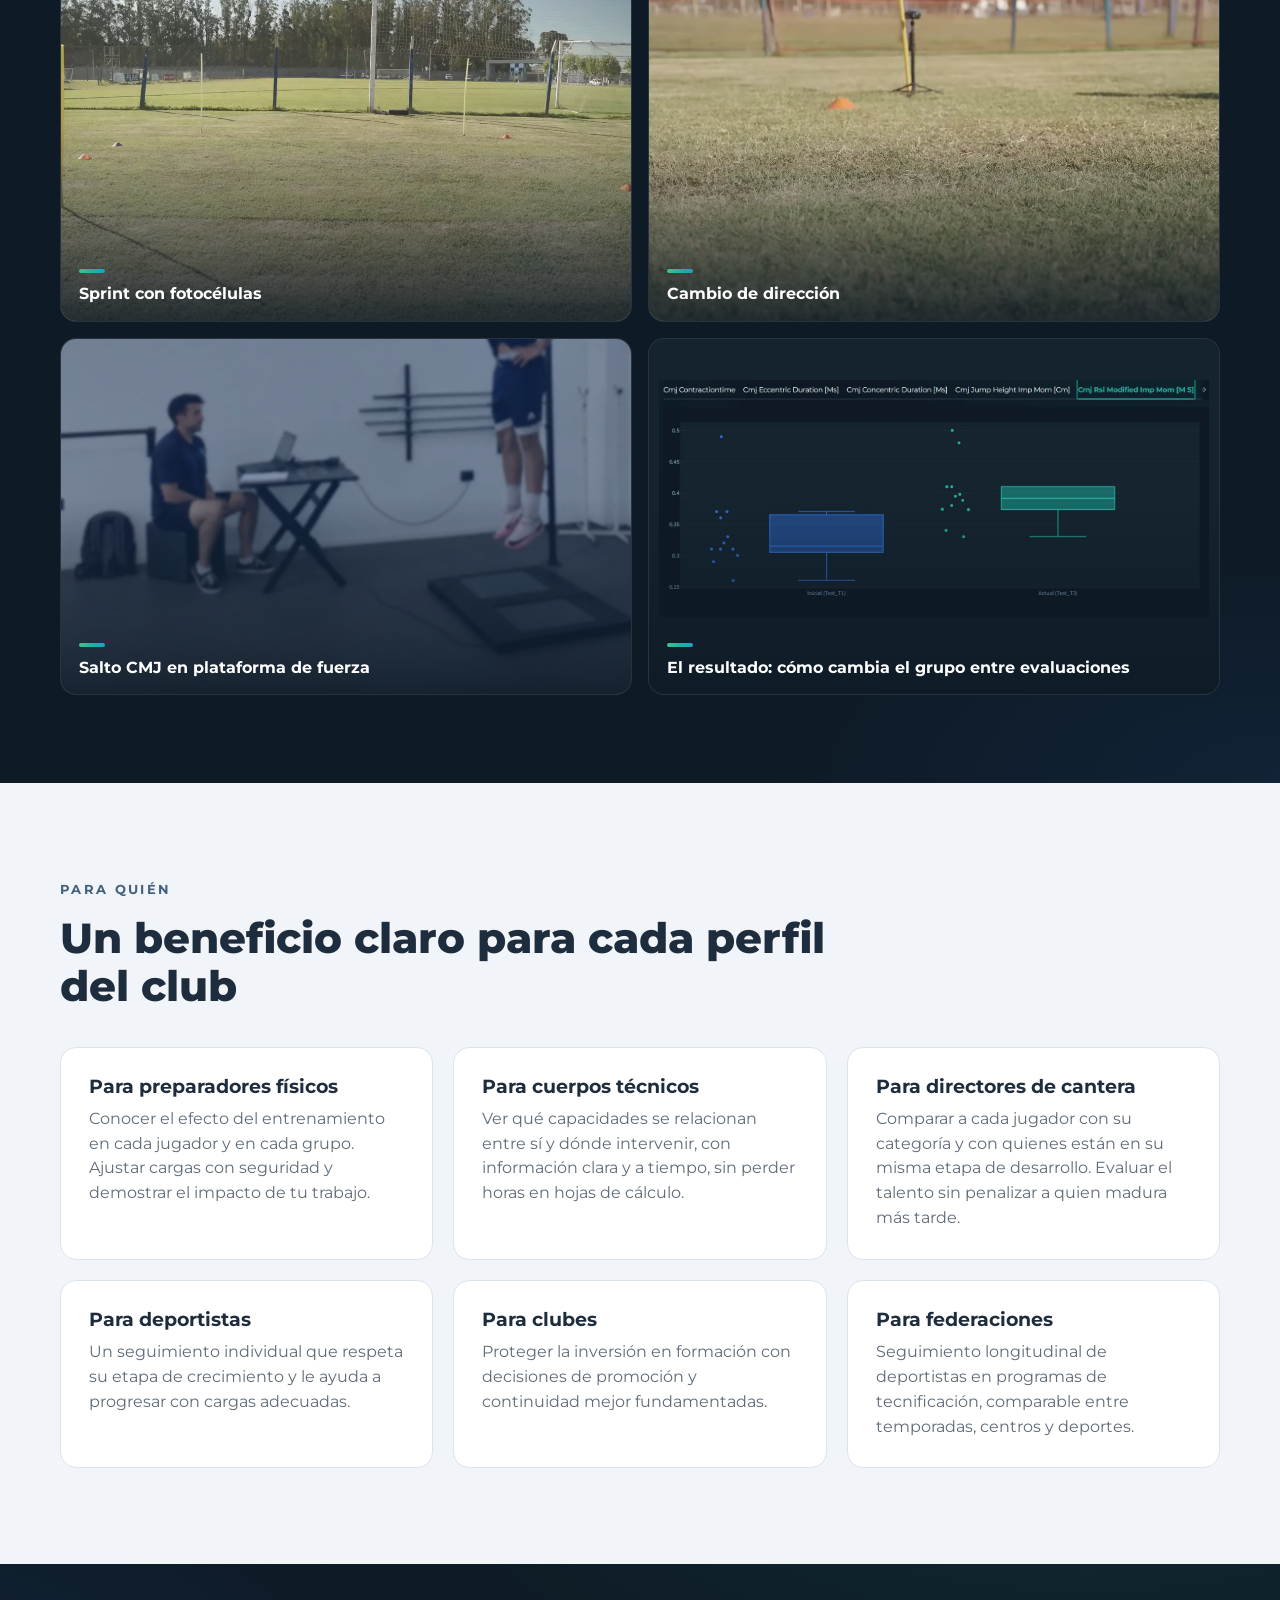
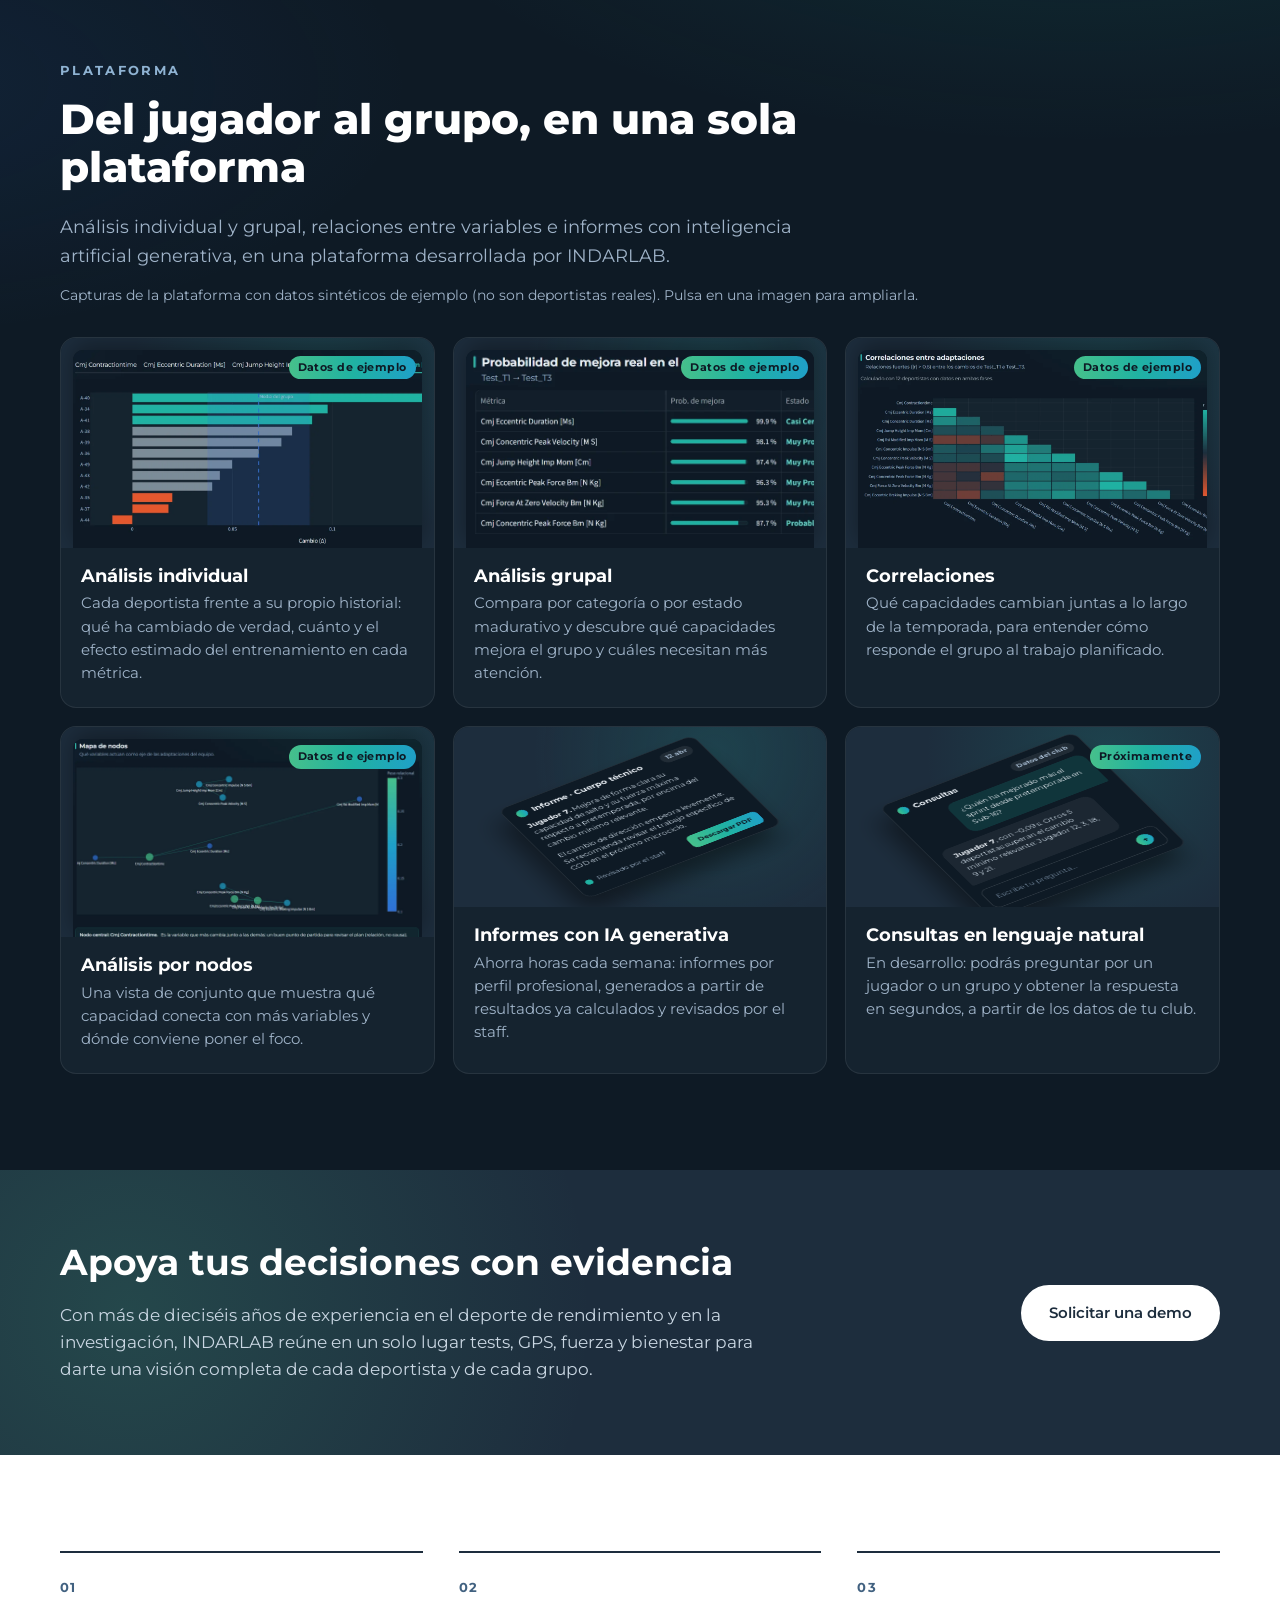
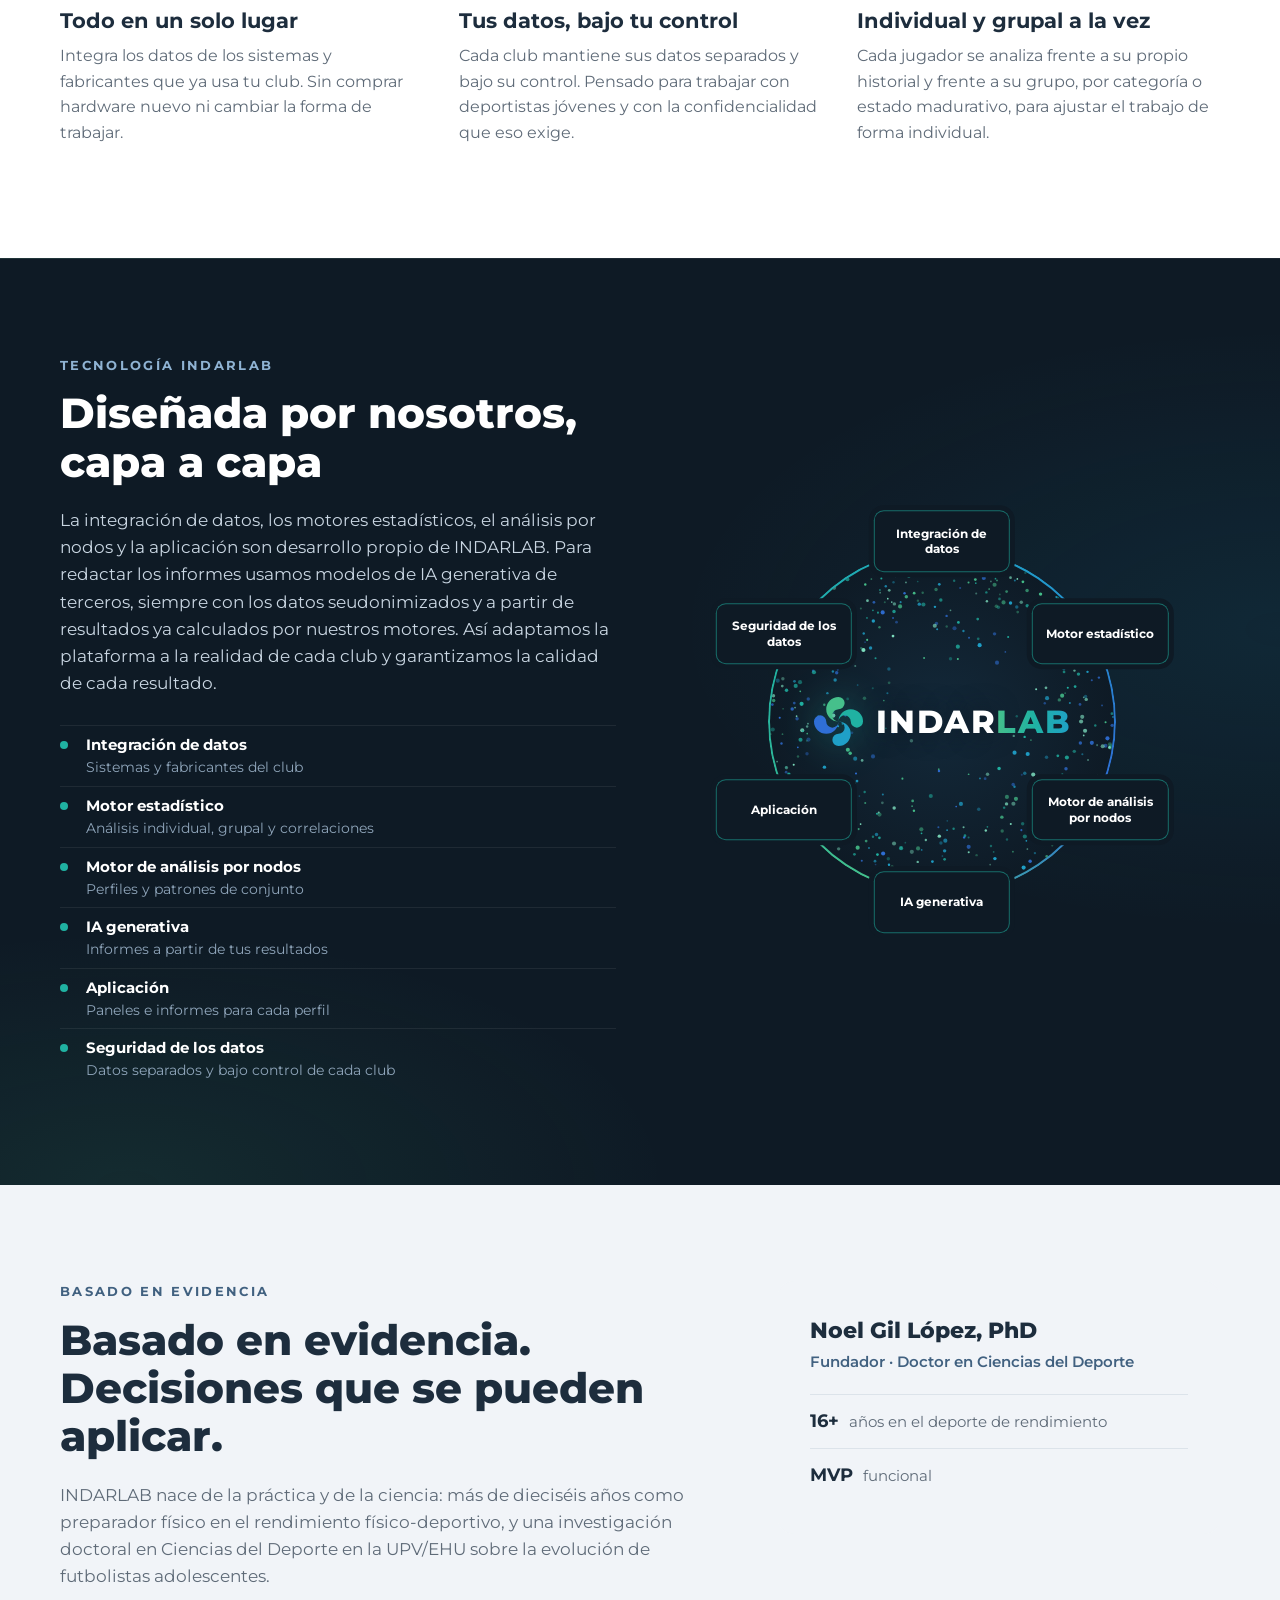
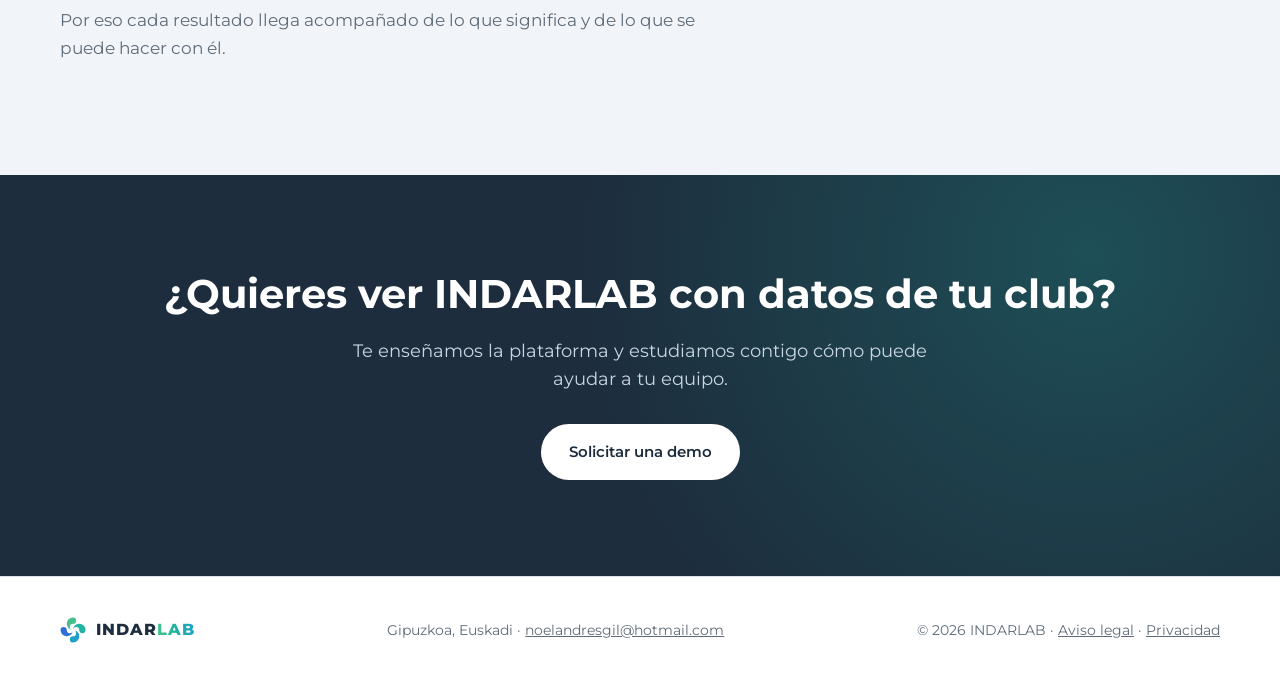
==== commit 8024aeec: "Add files via upload" ====
--- a/index.html
+++ b/index.html
@@ -3,8 +3,8 @@
 <head>
   <meta charset="UTF-8">
   <meta name="viewport" content="width=device-width, initial-scale=1">
-  <title>INDARLAB · Ciencia del deporte e IA propia para el desarrollo del talento</title>
-  <meta name="description" content="INDARLAB analiza a cada deportista y a cada grupo, y estima el efecto del entrenamiento con motores estadísticos y de inteligencia artificial propios.">
+  <title>INDARLAB · Ciencia del deporte e inteligencia artificial para el desarrollo del talento</title>
+  <meta name="description" content="INDARLAB analiza a cada deportista y a cada grupo, y estima el efecto del entrenamiento con motores estadísticos propios e inteligencia artificial.">
   <link rel="icon" href="assets/img/favicon.svg" type="image/svg+xml">
   <link rel="preconnect" href="https://fonts.googleapis.com">
   <link rel="preconnect" href="https://fonts.gstatic.com" crossorigin>
@@ -45,9 +45,9 @@
       </div>
       <div class="container hero__grid">
         <div class="hero__text">
-          <p class="eyebrow">Ciencia del deporte e IA propia para el desarrollo del talento</p>
+          <p class="eyebrow">Ciencia del deporte e inteligencia artificial para el desarrollo del talento</p>
           <h1>Mide el efecto real del entrenamiento en <span class="grad">cada deportista</span></h1>
-          <p class="lead">INDARLAB analiza a cada deportista y a cada grupo, por categoría o por estado madurativo, y estima el efecto del entrenamiento con motores estadísticos y de inteligencia artificial propios. A partir de los datos que tu club ya genera.</p>
+          <p class="lead">INDARLAB analiza a cada deportista y a cada grupo, por categoría o por estado madurativo, y estima el efecto del entrenamiento con motores estadísticos propios e inteligencia artificial. A partir de los datos que tu club ya genera.</p>
           <div class="hero__ctas">
             <a href="#contacto" class="btn">Solicitar una demo</a>
             <a href="#para-quien" class="btn btn--ghost">Ver beneficios</a>
@@ -223,8 +223,8 @@
             <figcaption>Salto CMJ en plataforma de fuerza</figcaption>
           </figure>
           <figure class="field__item field__item--chart">
-            <button class="zoomable" type="button" data-full="assets/img/plataforma/distribucion-grupo.webp" aria-label="Ver ampliada: Gráfico real: distribución del grupo en dos evaluaciones">
-              <img src="assets/img/plataforma/distribucion-grupo.webp" alt="Gráfico real: distribución del grupo en dos evaluaciones" loading="lazy" width="1410" height="606">
+            <button class="zoomable" type="button" data-full="assets/img/plataforma/distribucion-grupo.webp?v=2" aria-label="Ver ampliada: Gráfico con datos de ejemplo: distribución del grupo en dos evaluaciones">
+              <img src="assets/img/plataforma/distribucion-grupo.webp?v=2" alt="Gráfico con datos de ejemplo: distribución del grupo en dos evaluaciones" loading="lazy" width="1360" height="490">
             </button>
             <figcaption>El resultado: cómo cambia el grupo entre evaluaciones</figcaption>
           </figure>
@@ -271,15 +271,15 @@
       <div class="container">
         <p class="eyebrow eyebrow--light">Plataforma</p>
         <h2 class="section__title section__title--light">Del jugador al grupo, en una sola plataforma</h2>
-        <p class="section__lead">Análisis individual y grupal, relaciones entre variables e inteligencia artificial generativa, desarrollados íntegramente por INDARLAB.</p>
-        <p class="section__note">Capturas reales de la plataforma, con datos anonimizados. Pulsa en una imagen para ampliarla.</p>
+        <p class="section__lead">Análisis individual y grupal, relaciones entre variables e informes con inteligencia artificial generativa, en una plataforma desarrollada por INDARLAB.</p>
+        <p class="section__note">Capturas de la plataforma con datos sintéticos de ejemplo (no son deportistas reales). Pulsa en una imagen para ampliarla.</p>
         <div class="platform">
           <article class="pcard">
             <div class="pcard__media pcard__media--real">
-              <button class="zoomable" type="button" data-full="assets/img/plataforma/respuesta-individual.webp" aria-label="Ver ampliada: Gráfico real: cambio de cada deportista frente a la media del grupo">
-                <img class="scr scr--img scr--a" src="assets/img/plataforma/respuesta-individual.webp" alt="Gráfico real: cambio de cada deportista frente a la media del grupo" loading="lazy" width="1400" height="592">
+              <button class="zoomable" type="button" data-full="assets/img/plataforma/respuesta-individual.webp?v=2" aria-label="Ver ampliada: Gráfico con datos de ejemplo: cambio de cada deportista frente a la media del grupo">
+                <img class="scr scr--img scr--a" src="assets/img/plataforma/respuesta-individual.webp?v=2" alt="Gráfico con datos de ejemplo: cambio de cada deportista frente a la media del grupo" loading="lazy" width="1400" height="592">
               </button>
-              <span class="pcard__tag">Captura real</span>
+              <span class="pcard__tag">Datos de ejemplo</span>
             </div>
             <div class="pcard__body">
               <h3>Análisis individual</h3>
@@ -288,10 +288,10 @@
           </article>
           <article class="pcard">
             <div class="pcard__media pcard__media--real">
-              <button class="zoomable" type="button" data-full="assets/img/plataforma/probabilidad-mejora.webp" aria-label="Ver ampliada: Tabla real: probabilidad de mejora del grupo por variable">
-                <img class="scr scr--img scr--b" src="assets/img/plataforma/probabilidad-mejora.webp" alt="Tabla real: probabilidad de mejora del grupo por variable" loading="lazy" width="1024" height="426">
+              <button class="zoomable" type="button" data-full="assets/img/plataforma/probabilidad-mejora.webp?v=2" aria-label="Ver ampliada: Tabla con datos de ejemplo: probabilidad de mejora del grupo por variable">
+                <img class="scr scr--img scr--b" src="assets/img/plataforma/probabilidad-mejora.webp?v=2" alt="Tabla con datos de ejemplo: probabilidad de mejora del grupo por variable" loading="lazy" width="903" height="489">
               </button>
-              <span class="pcard__tag">Captura real</span>
+              <span class="pcard__tag">Datos de ejemplo</span>
             </div>
             <div class="pcard__body">
               <h3>Análisis grupal</h3>
@@ -300,10 +300,10 @@
           </article>
           <article class="pcard">
             <div class="pcard__media pcard__media--real">
-              <button class="zoomable" type="button" data-full="assets/img/plataforma/correlaciones.webp" aria-label="Ver ampliada: Mapa de calor real: correlaciones entre los cambios">
-                <img class="scr scr--img scr--a" src="assets/img/plataforma/correlaciones.webp" alt="Mapa de calor real: correlaciones entre los cambios" loading="lazy" width="1517" height="720">
+              <button class="zoomable" type="button" data-full="assets/img/plataforma/correlaciones.webp?v=2" aria-label="Ver ampliada: Mapa de calor con datos de ejemplo: correlaciones entre los cambios">
+                <img class="scr scr--img scr--a" src="assets/img/plataforma/correlaciones.webp?v=2" alt="Mapa de calor con datos de ejemplo: correlaciones entre los cambios" loading="lazy" width="1416" height="731">
               </button>
-              <span class="pcard__tag">Captura real</span>
+              <span class="pcard__tag">Datos de ejemplo</span>
             </div>
             <div class="pcard__body">
               <h3>Correlaciones</h3>
@@ -312,10 +312,10 @@
           </article>
           <article class="pcard">
             <div class="pcard__media pcard__media--real">
-              <button class="zoomable" type="button" data-full="assets/img/plataforma/mapa-nodos.webp" aria-label="Ver ampliada: Mapa de nodos real de las adaptaciones del grupo">
-                <img class="scr scr--img scr--b" src="assets/img/plataforma/mapa-nodos.webp" alt="Mapa de nodos real de las adaptaciones del grupo" loading="lazy" width="1420" height="832">
+              <button class="zoomable" type="button" data-full="assets/img/plataforma/mapa-nodos.webp?v=2" aria-label="Ver ampliada: Mapa de nodos de las adaptaciones del grupo (datos de ejemplo)">
+                <img class="scr scr--img scr--b" src="assets/img/plataforma/mapa-nodos.webp?v=2" alt="Mapa de nodos de las adaptaciones del grupo (datos de ejemplo)" loading="lazy" width="1340" height="757">
               </button>
-              <span class="pcard__tag">Captura real</span>
+              <span class="pcard__tag">Datos de ejemplo</span>
             </div>
             <div class="pcard__body">
               <h3>Análisis por nodos</h3>
@@ -344,10 +344,11 @@
                 <p class="scr__a"><b>Jugador 7</b>, con −0,09 s. Otros 5 deportistas superan el cambio mínimo relevante: Jugador 12, 3, 18, 9 y 21.</p>
                 <div class="scr__input">Escribe tu pregunta…<span>↑</span></div>
               </div>
+              <span class="pcard__tag">Próximamente</span>
             </div>
             <div class="pcard__body">
               <h3>Consultas en lenguaje natural</h3>
-              <p>Pregunta por un jugador o un grupo y obtén la respuesta en segundos, a partir de los datos de tu club.</p>
+              <p>En desarrollo: podrás preguntar por un jugador o un grupo y obtener la respuesta en segundos, a partir de los datos de tu club.</p>
             </div>
           </article>
         </div>
@@ -359,7 +360,7 @@
       <div class="container decision__inner">
         <div>
           <h2>Apoya tus decisiones con evidencia</h2>
-          <p>Desde más de dieciséis años de experiencia en el deporte de rendimiento y en la investigación, INDARLAB reúne en un solo lugar tests, GPS, fuerza y bienestar para darte una visión completa de cada deportista y de cada grupo.</p>
+          <p>Con más de dieciséis años de experiencia en el deporte de rendimiento y en la investigación, INDARLAB reúne en un solo lugar tests, GPS, fuerza y bienestar para darte una visión completa de cada deportista y de cada grupo.</p>
         </div>
         <a href="#contacto" class="btn btn--light">Solicitar una demo</a>
       </div>
@@ -392,10 +393,10 @@
     <section class="section section--engine section--engine-2" id="tecnologia">
       <div class="container tech">
         <div class="tech__text">
-          <p class="eyebrow eyebrow--light">Tecnología 100 % INDARLAB</p>
-          <h2 class="section__title section__title--light">Todas las capas son nuestras</h2>
-          <p class="on-dark">Desde la integración de los datos hasta los motores estadísticos y la inteligencia artificial, cada capa está desarrollada por INDARLAB. Así la adaptamos a la realidad de cada club y garantizamos la calidad de cada resultado.</p>
-          <ul class="layers"><li><strong>Integración de datos</strong><span>Sistemas y fabricantes del club</span></li><li><strong>Motor estadístico</strong><span>Análisis individual, grupal y correlaciones</span></li><li><strong>Motor de análisis por nodos</strong><span>Perfiles y patrones de conjunto</span></li><li><strong>IA generativa</strong><span>Informes y consultas sobre tus datos</span></li><li><strong>Aplicación</strong><span>Paneles e informes para cada perfil</span></li><li><strong>Seguridad de los datos</strong><span>Datos separados y bajo control de cada club</span></li></ul>
+          <p class="eyebrow eyebrow--light">Tecnología INDARLAB</p>
+          <h2 class="section__title section__title--light">Diseñada por nosotros, capa a capa</h2>
+          <p class="on-dark">La integración de datos, los motores estadísticos, el análisis por nodos y la aplicación son desarrollo propio de INDARLAB. Para redactar los informes usamos modelos de IA generativa de terceros, siempre con los datos seudonimizados y a partir de resultados ya calculados por nuestros motores. Así adaptamos la plataforma a la realidad de cada club y garantizamos la calidad de cada resultado.</p>
+          <ul class="layers"><li><strong>Integración de datos</strong><span>Sistemas y fabricantes del club</span></li><li><strong>Motor estadístico</strong><span>Análisis individual, grupal y correlaciones</span></li><li><strong>Motor de análisis por nodos</strong><span>Perfiles y patrones de conjunto</span></li><li><strong>IA generativa</strong><span>Informes a partir de tus resultados</span></li><li><strong>Aplicación</strong><span>Paneles e informes para cada perfil</span></li><li><strong>Seguridad de los datos</strong><span>Datos separados y bajo control de cada club</span></li></ul>
         </div>
         <div class="orbit" aria-hidden="true">
           <div class="orbit__ring">
@@ -421,7 +422,7 @@
           <p class="founder__role">Fundador · Doctor en Ciencias del Deporte</p>
           <ul class="facts">
             <li><strong>16+</strong> años en el deporte de rendimiento</li>
-            <li><strong>MVP</strong> funcionando con datos reales</li>
+            <li><strong>MVP</strong> funcional</li>
           </ul>
         </div>
       </div>
--- a/assets/css/styles.css
+++ b/assets/css/styles.css
@@ -93,7 +93,7 @@
 .nav__toggle span { display: block; width: 22px; height: 2px; background: var(--navy); margin: 5px 0; }
 
 /* ---------- Hero ---------- */
-.hero { padding: 88px 0 72px; background: linear-gradient(180deg, var(--tint), var(--white)); }
+.hero { padding: 96px 0 88px; background: linear-gradient(180deg, var(--tint), var(--white)); }
 .hero__grid { display: grid; grid-template-columns: 1.1fr .9fr; gap: 56px; align-items: center; }
 .hero h1 { font-size: clamp(36px, 5vw, 56px); font-weight: 800; letter-spacing: -.01em; }
 .lead { font-size: 19px; color: var(--muted); max-width: 560px; }
@@ -434,10 +434,10 @@
     #0E1A25;
 }
 .field__lead { color: #9FB3C8; font-size: 17px; max-width: 760px; margin-bottom: 32px; }
-.field__grid { display: grid; grid-template-columns: repeat(3, 1fr); gap: 16px; }
+.field__grid { display: grid; grid-template-columns: repeat(2, 1fr); gap: 16px; }
 .field__item { position: relative; margin: 0; border-radius: var(--radius); overflow: hidden; aspect-ratio: 16 / 10;
   background: #15232F; border: 1px solid rgba(255,255,255,.08); }
-.field__item video { width: 100%; height: 100%; object-fit: cover; display: block; filter: saturate(.9); }
+.field__item video, .field__item > img { width: 100%; height: 100%; object-fit: cover; display: block; filter: saturate(.9); }
 .field__item::after { content: ""; position: absolute; inset: 0; pointer-events: none;
   background: linear-gradient(0deg, rgba(14,26,37,.85), rgba(14,26,37,0) 55%); }
 .field__item figcaption { position: absolute; left: 18px; right: 18px; bottom: 14px; z-index: 1;
@@ -474,12 +474,33 @@
   border: 0; background: rgba(255,255,255,.12); color: #fff; font-size: 26px; line-height: 1; cursor: pointer; }
 .lightbox__close:focus-visible { outline: 2px solid var(--teal); }
 
+
+/* ---------- Hero con vídeo de campo de fondo ---------- */
+.hero--video { position: relative; overflow: hidden; background: #0E1A25; isolation: isolate; }
+.hero__bg { position: absolute; inset: 0; z-index: -1;
+  background: #0E1A25 url("../video/hero-campo.webp") center / cover no-repeat; }
+.hero__video { width: 100%; height: 100%; object-fit: cover; display: block; opacity: 0; transition: opacity 1.2s ease; }
+.hero__video.is-ready { opacity: 1; }
+/* Capa de color de marca: oscurece a la izquierda (texto) y deja ver el vídeo a la derecha */
+.hero__bg::after { content: ""; position: absolute; inset: 0;
+  background:
+    linear-gradient(90deg, rgba(14,26,37,.94) 0%, rgba(14,26,37,.82) 42%, rgba(14,26,37,.55) 100%),
+    linear-gradient(180deg, rgba(32,178,162,.10), rgba(47,111,214,.10)); }
+.hero--video .eyebrow { color: #5FD3C6; }
+.hero--video h1 { color: #FFFFFF; }
+.hero--video .lead { color: #C9D6E2; }
+.hero--video .btn { background: var(--grad); border-color: transparent; color: #0E1A25; }
+.hero--video .btn:hover { filter: brightness(1.06); }
+.hero--video .btn--ghost { background: transparent; color: #FFFFFF; border-color: rgba(255,255,255,.55); }
+.hero--video .btn--ghost:hover { background: rgba(255,255,255,.08); }
+.hero--video .mock { box-shadow: 0 30px 80px rgba(0,0,0,.45); }
+@media (prefers-reduced-motion: reduce) { .hero__video { display: none; } }
+
 /* ---------- Móvil y tablet ---------- */
 @media (max-width: 960px) {
   .hero__grid, .split { grid-template-columns: 1fr; }
   .cards, .features, .showcase, .platform { grid-template-columns: 1fr 1fr; }
   .field__grid { grid-template-columns: 1fr 1fr; }
-  .field__item--chart { grid-column: 1 / -1; aspect-ratio: 21 / 9; }
   .tech { grid-template-columns: 1fr; }
   .decision__inner { flex-direction: column; align-items: flex-start; }
 }
@@ -515,3 +536,11 @@
   .mock__tabs button { font-size: 10.5px; padding: 7px 2px; }
   .mock { min-height: 600px; }
 }
+
+/* Móvil pequeño: que el logo y el selector de idioma no se toquen */
+@media (max-width: 420px) {
+  .brand__name { font-size: 17px; }
+  .brand__symbol { width: 28px; height: 28px; }
+  .lang { margin-right: 4px; }
+  .lang a { padding: 5px 7px; font-size: 11px; }
+}
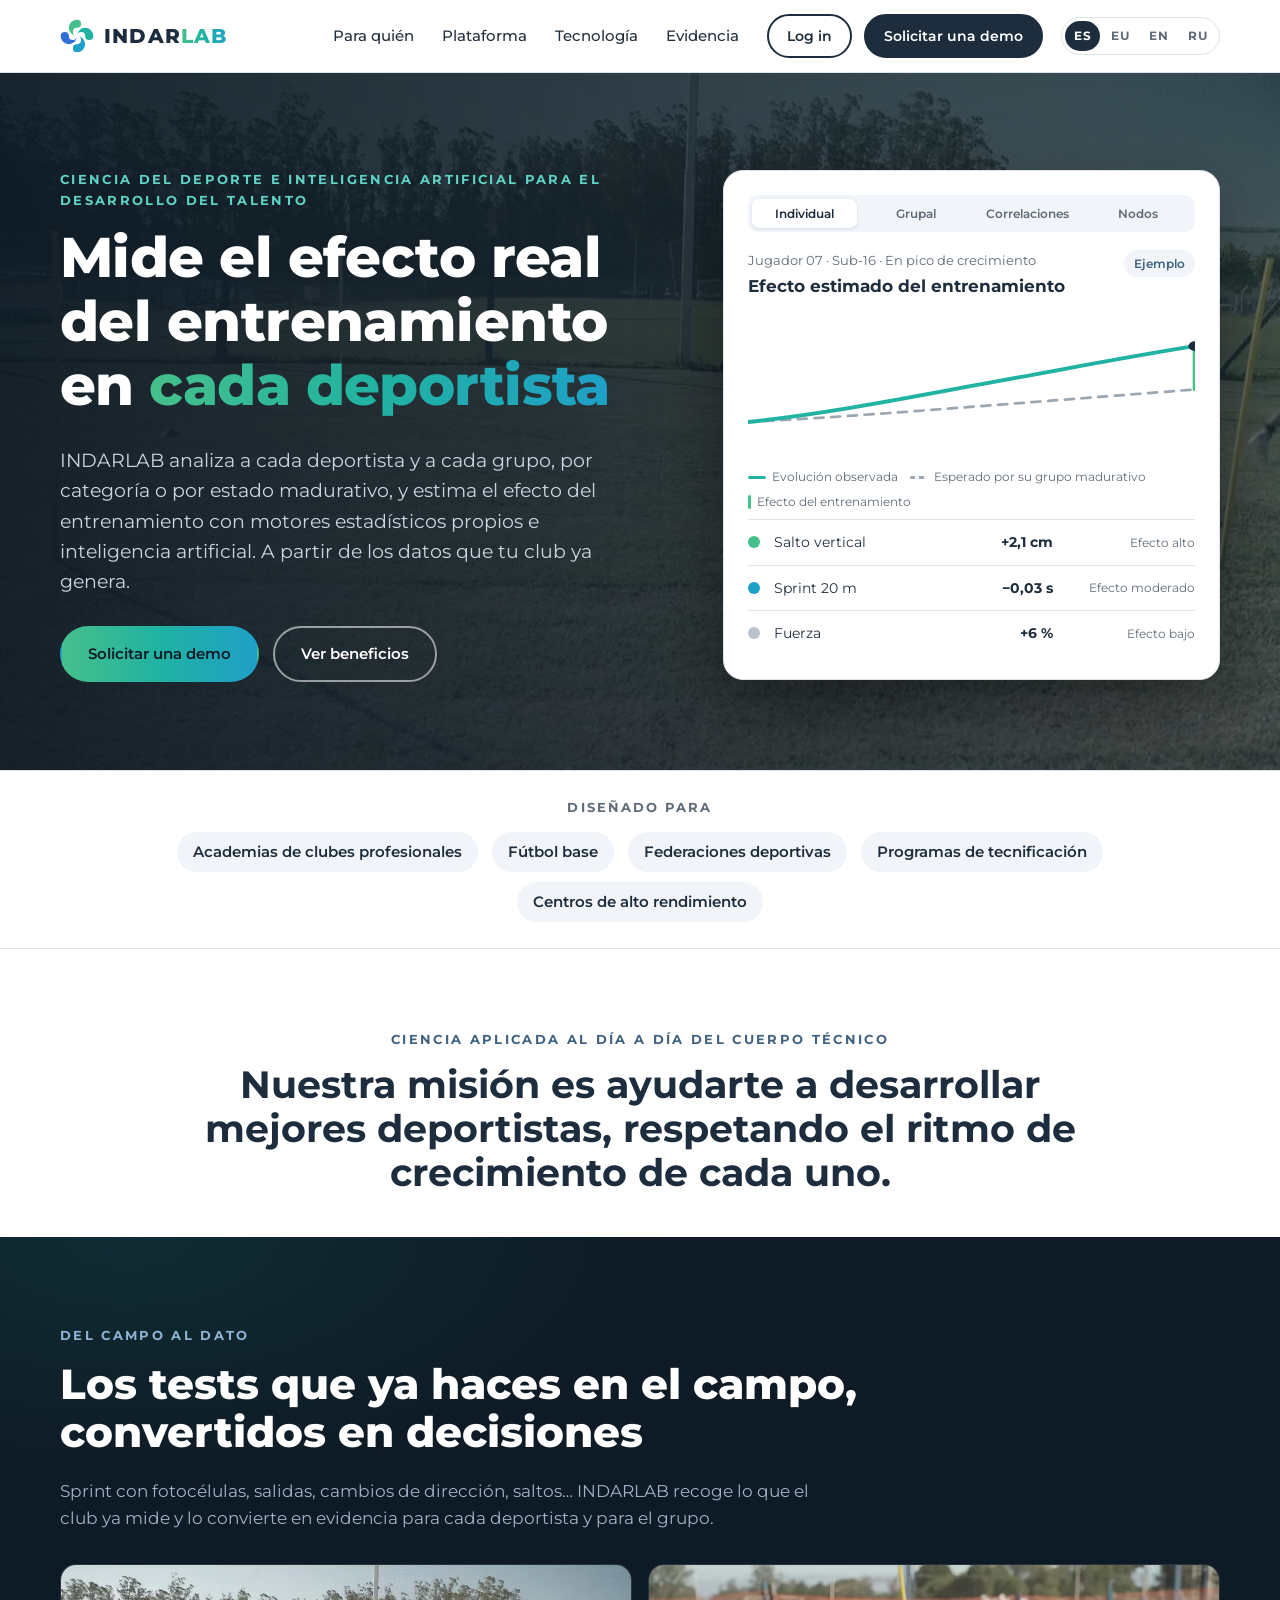
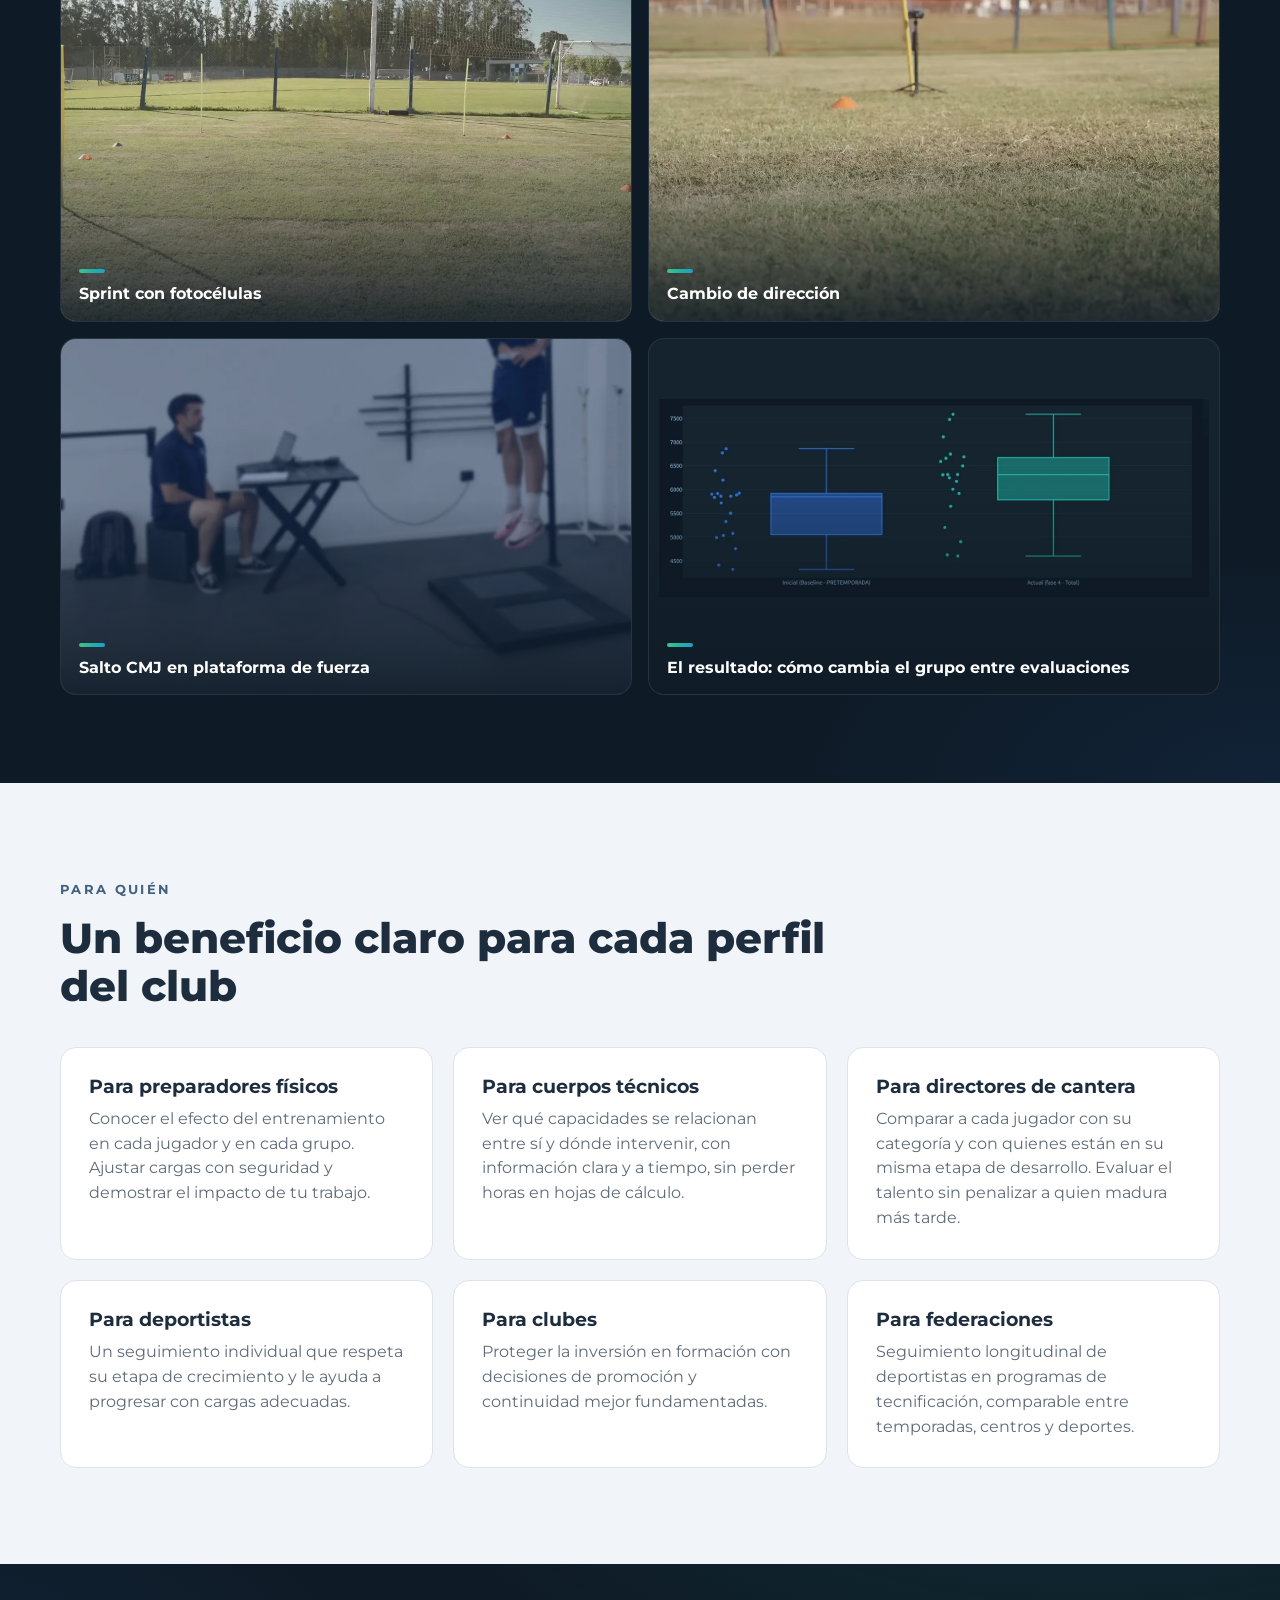
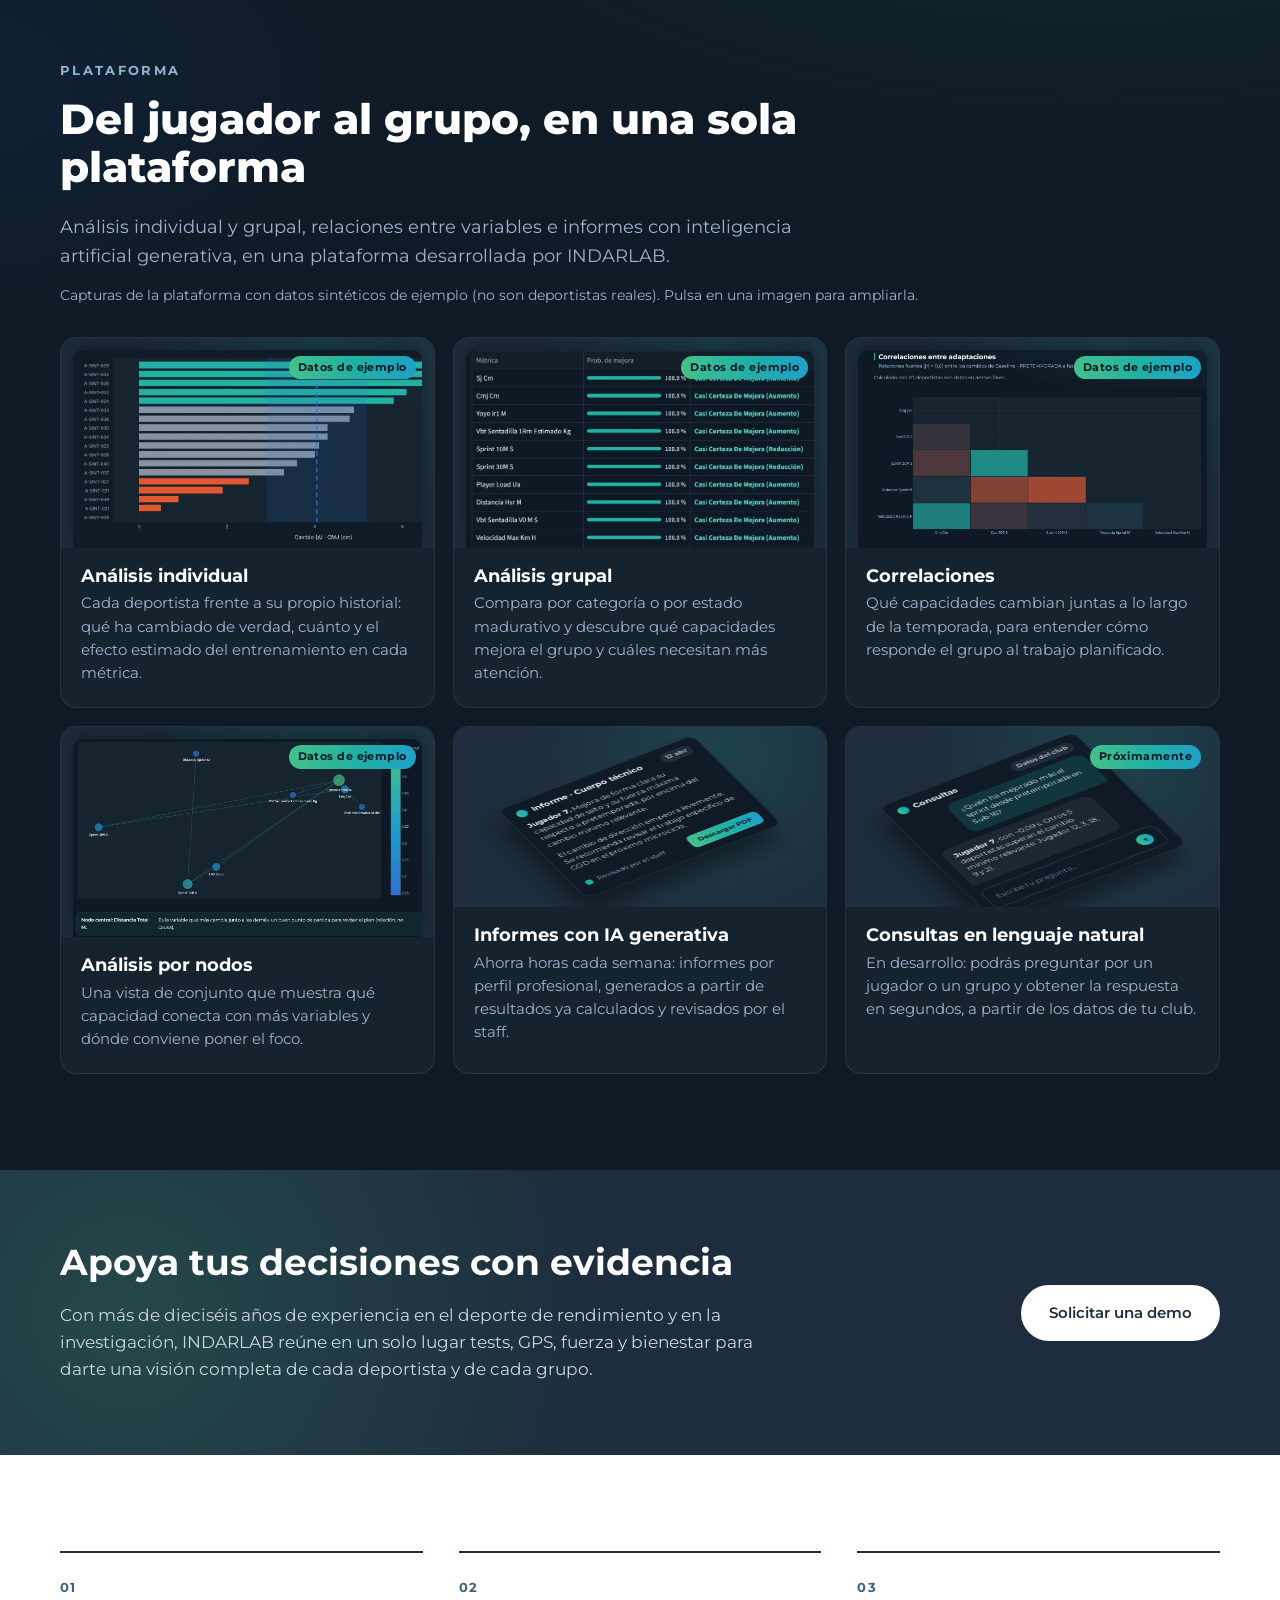
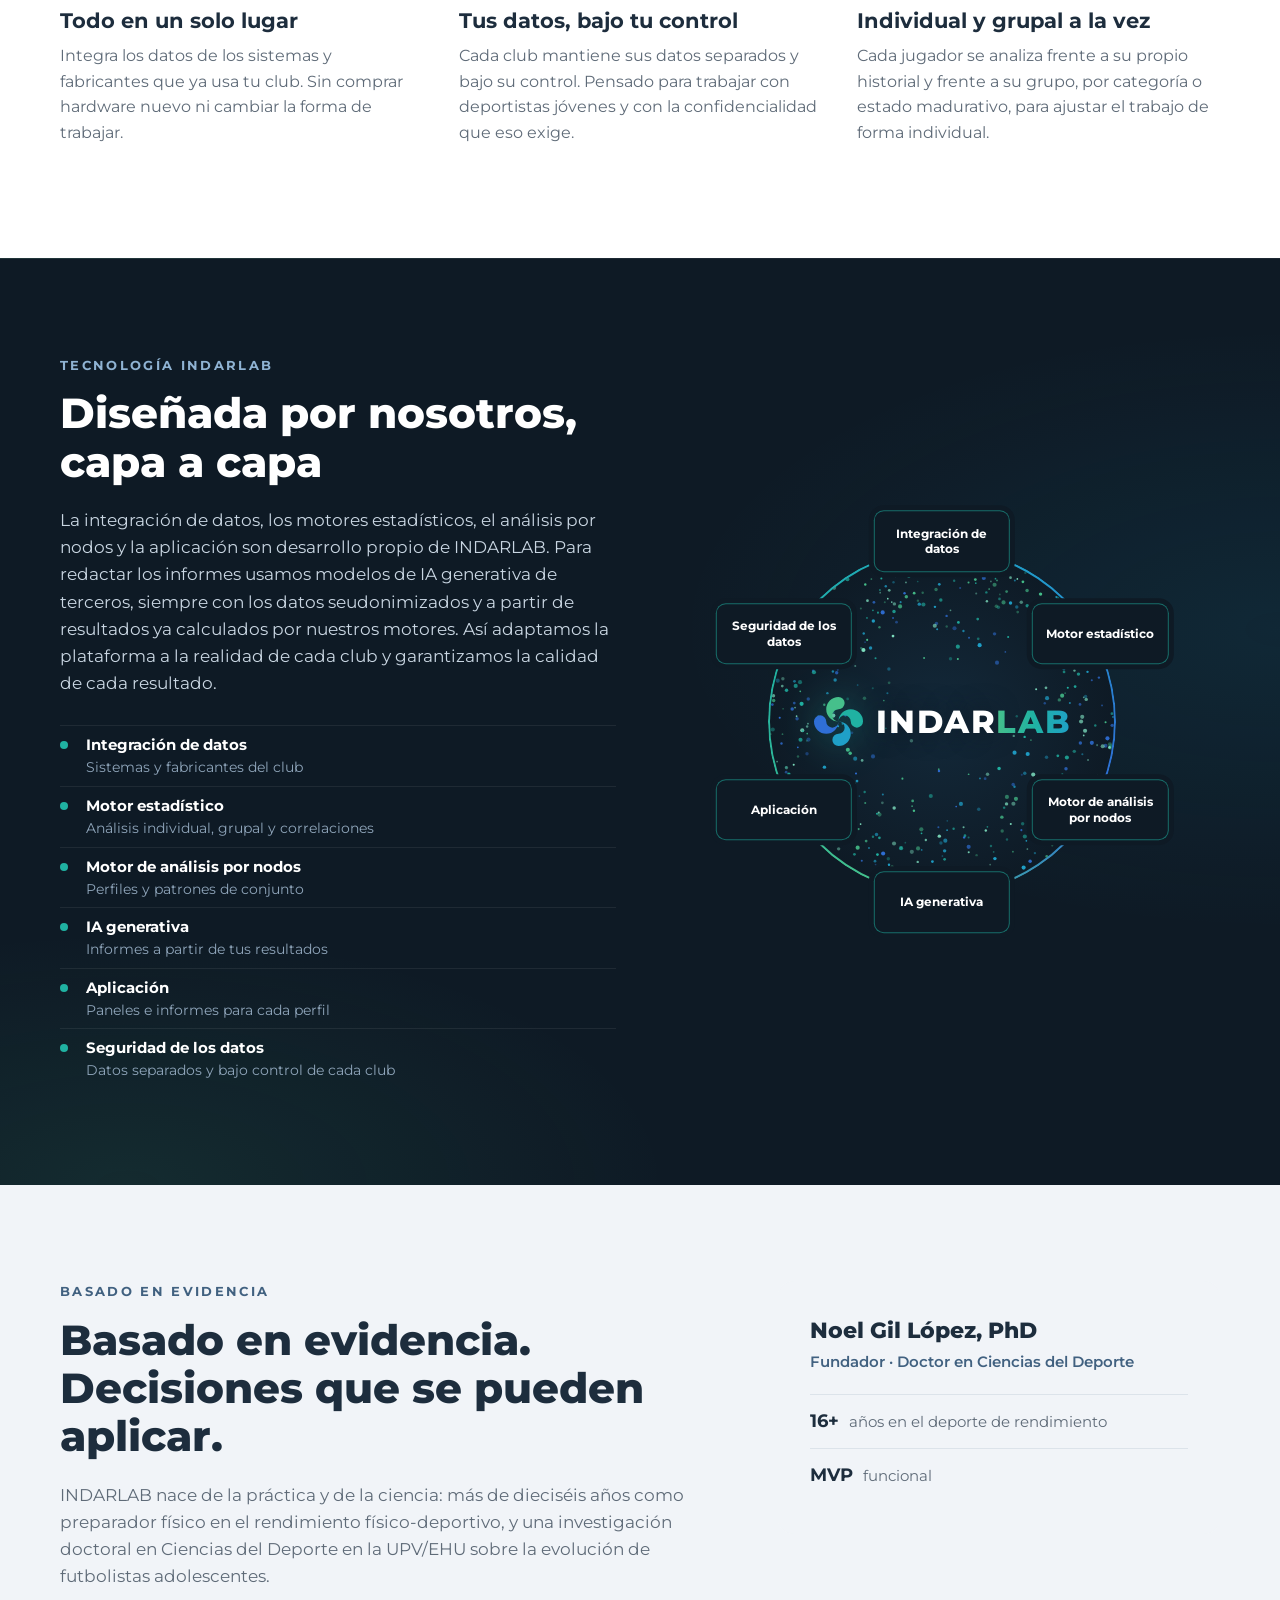
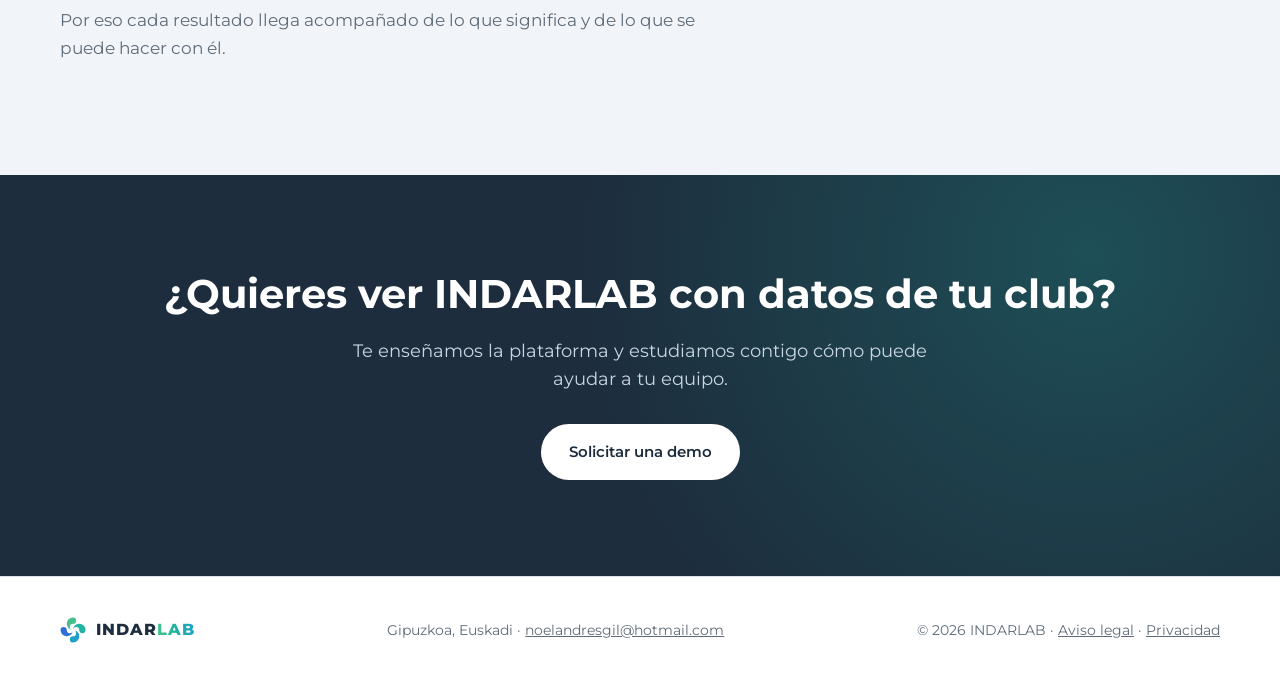
==== commit 4a67eb4a: "Update index.html" ====
--- a/index.html
+++ b/index.html
@@ -433,7 +433,7 @@
       <div class="container cta__inner">
         <h2>¿Quieres ver INDARLAB con datos de tu club?</h2>
         <p>Te enseñamos la plataforma y estudiamos contigo cómo puede ayudar a tu equipo.</p>
-        <a class="btn btn--light" href="mailto:noelandresgil@hotmail.com?subject=Demo%20INDARLAB">Solicitar una demo</a>
+        <a class="btn btn--light" href="mailto:noel.gil.phd@gmail.com?subject=Demo%20INDARLAB">Solicitar una demo</a>
       </div>
     </section>
   </main>
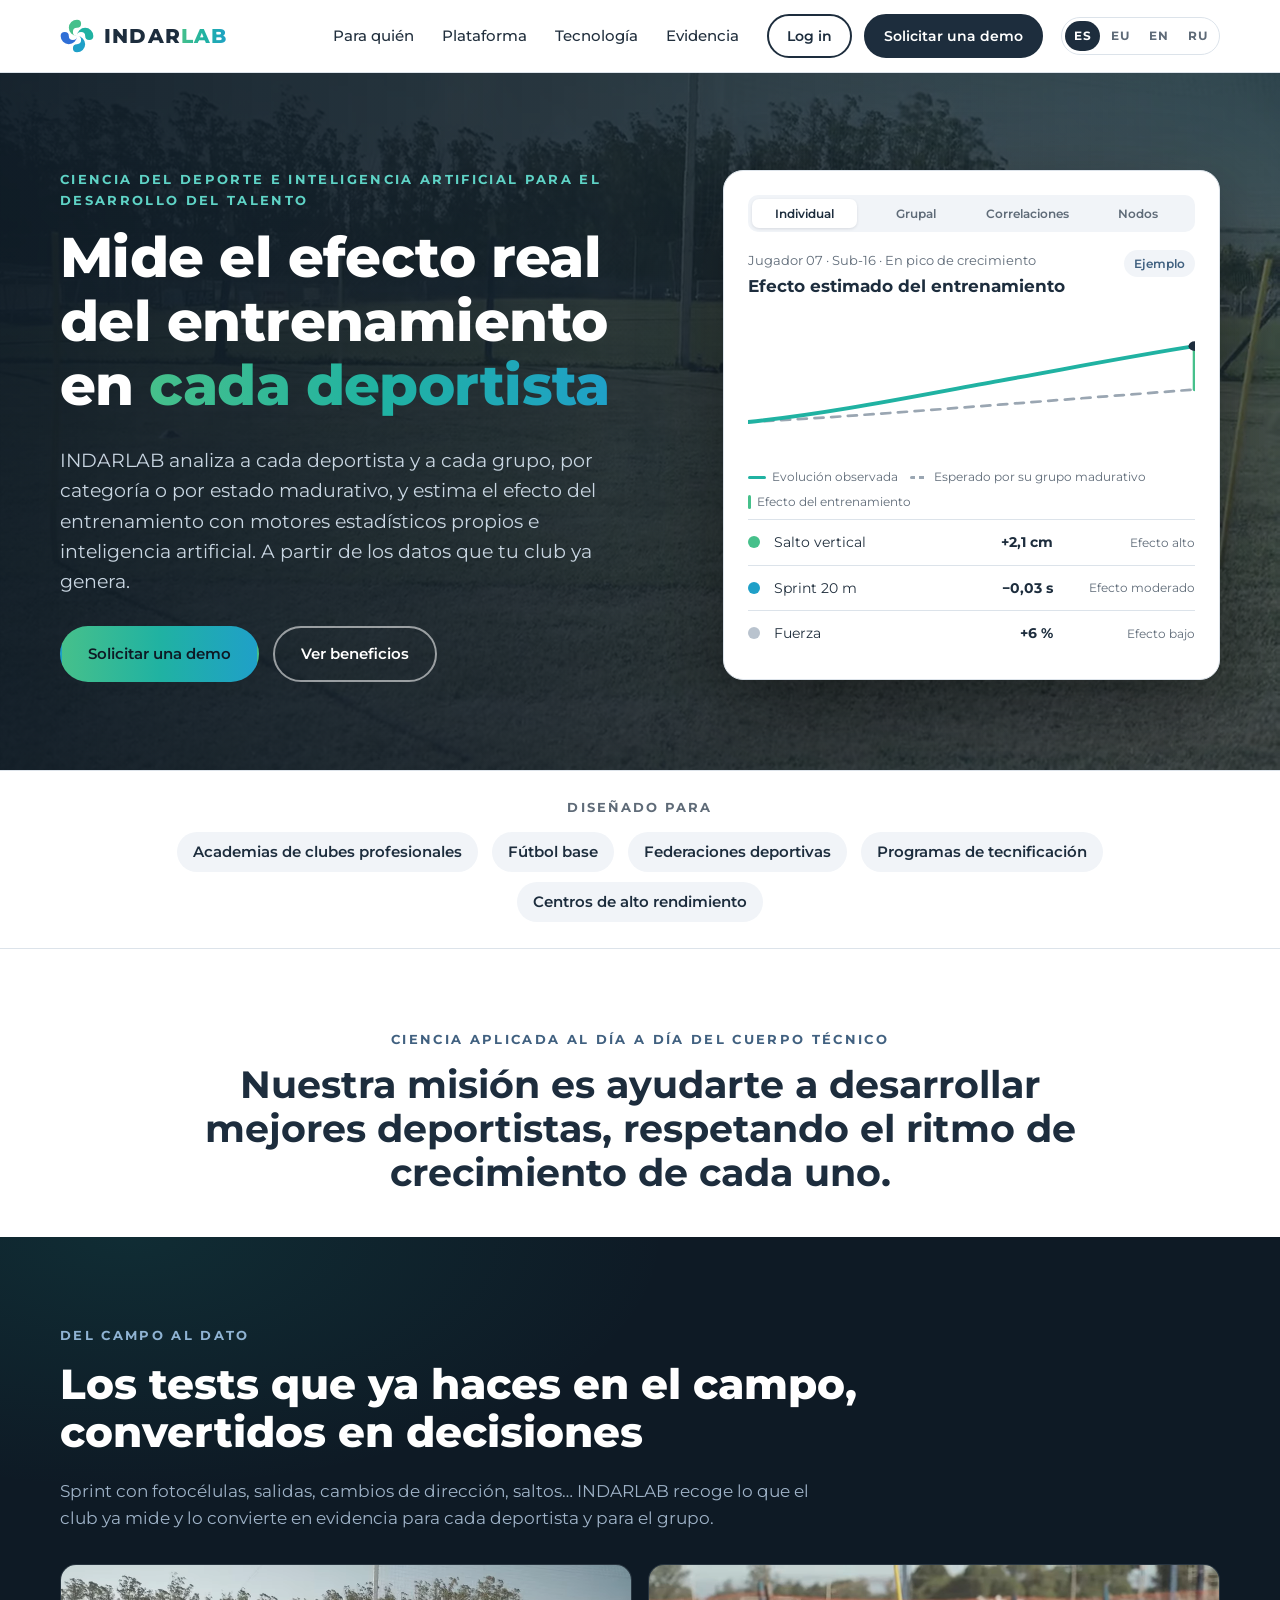
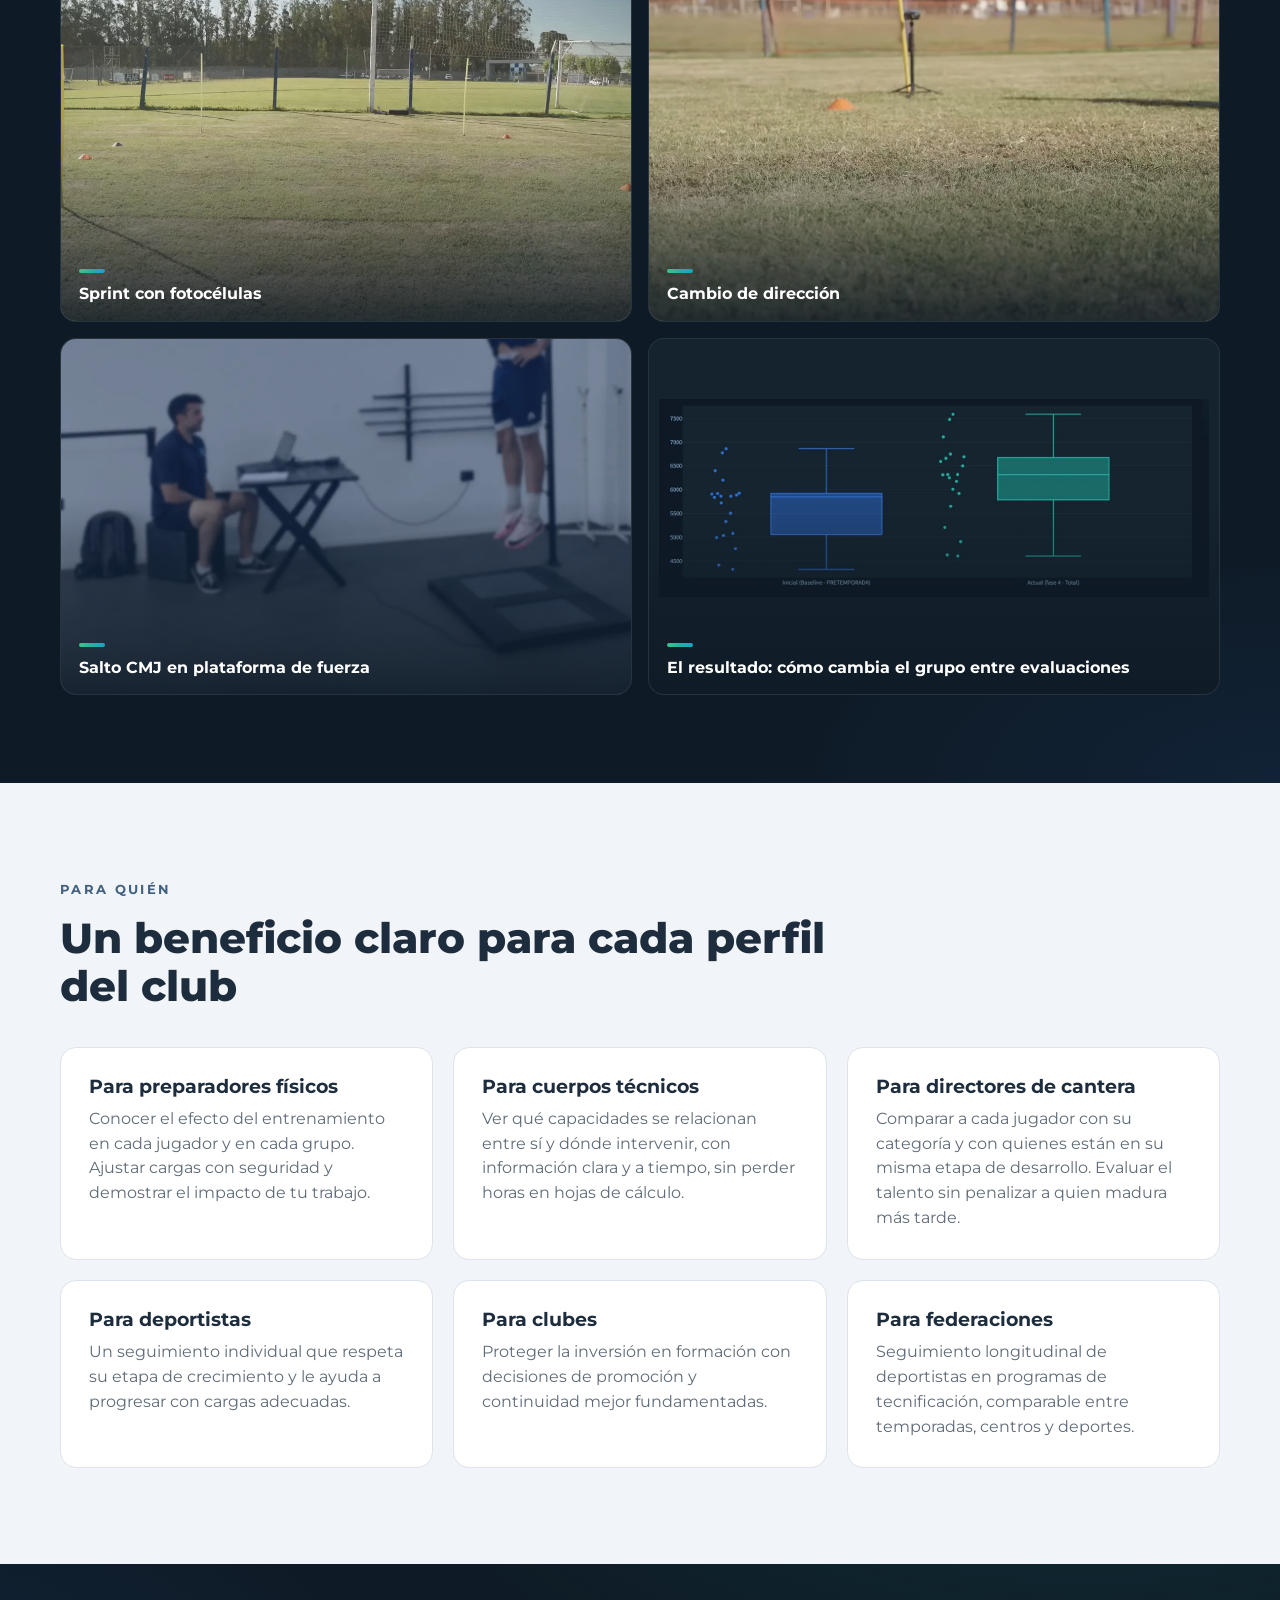
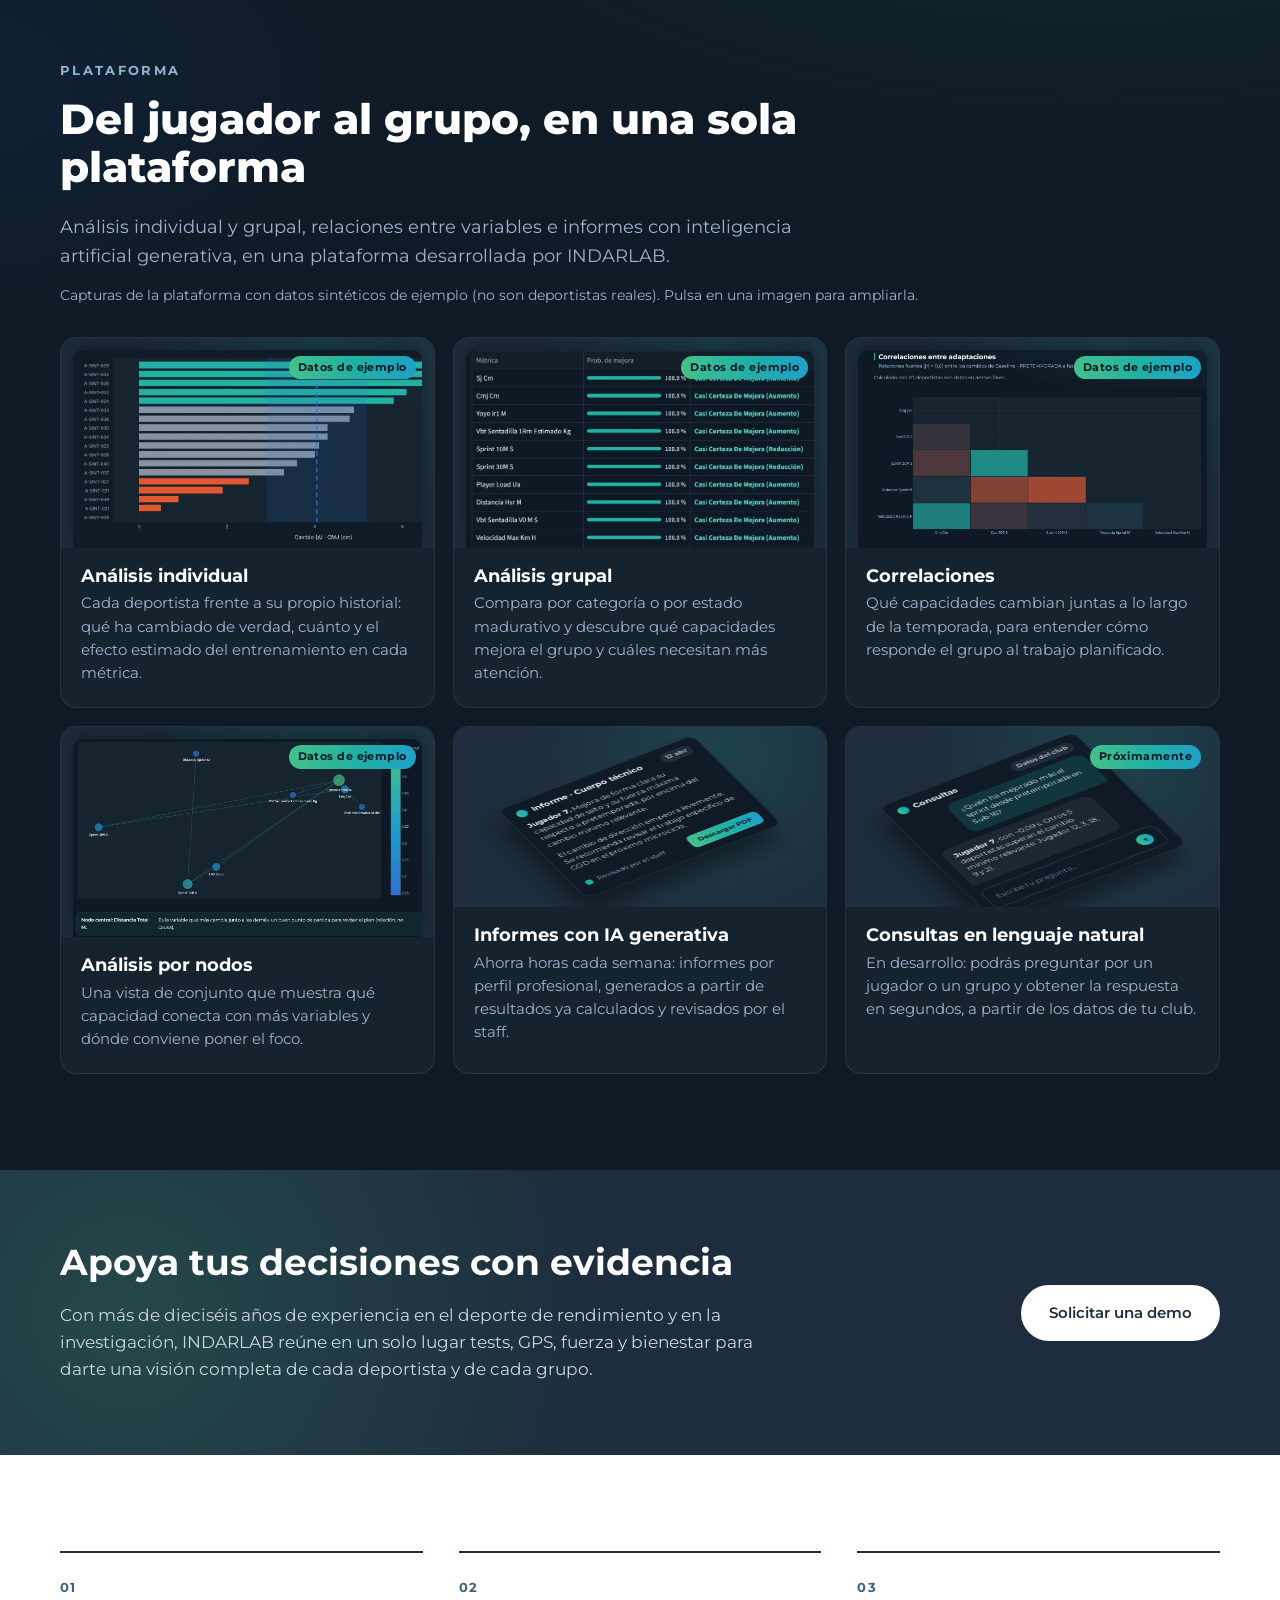
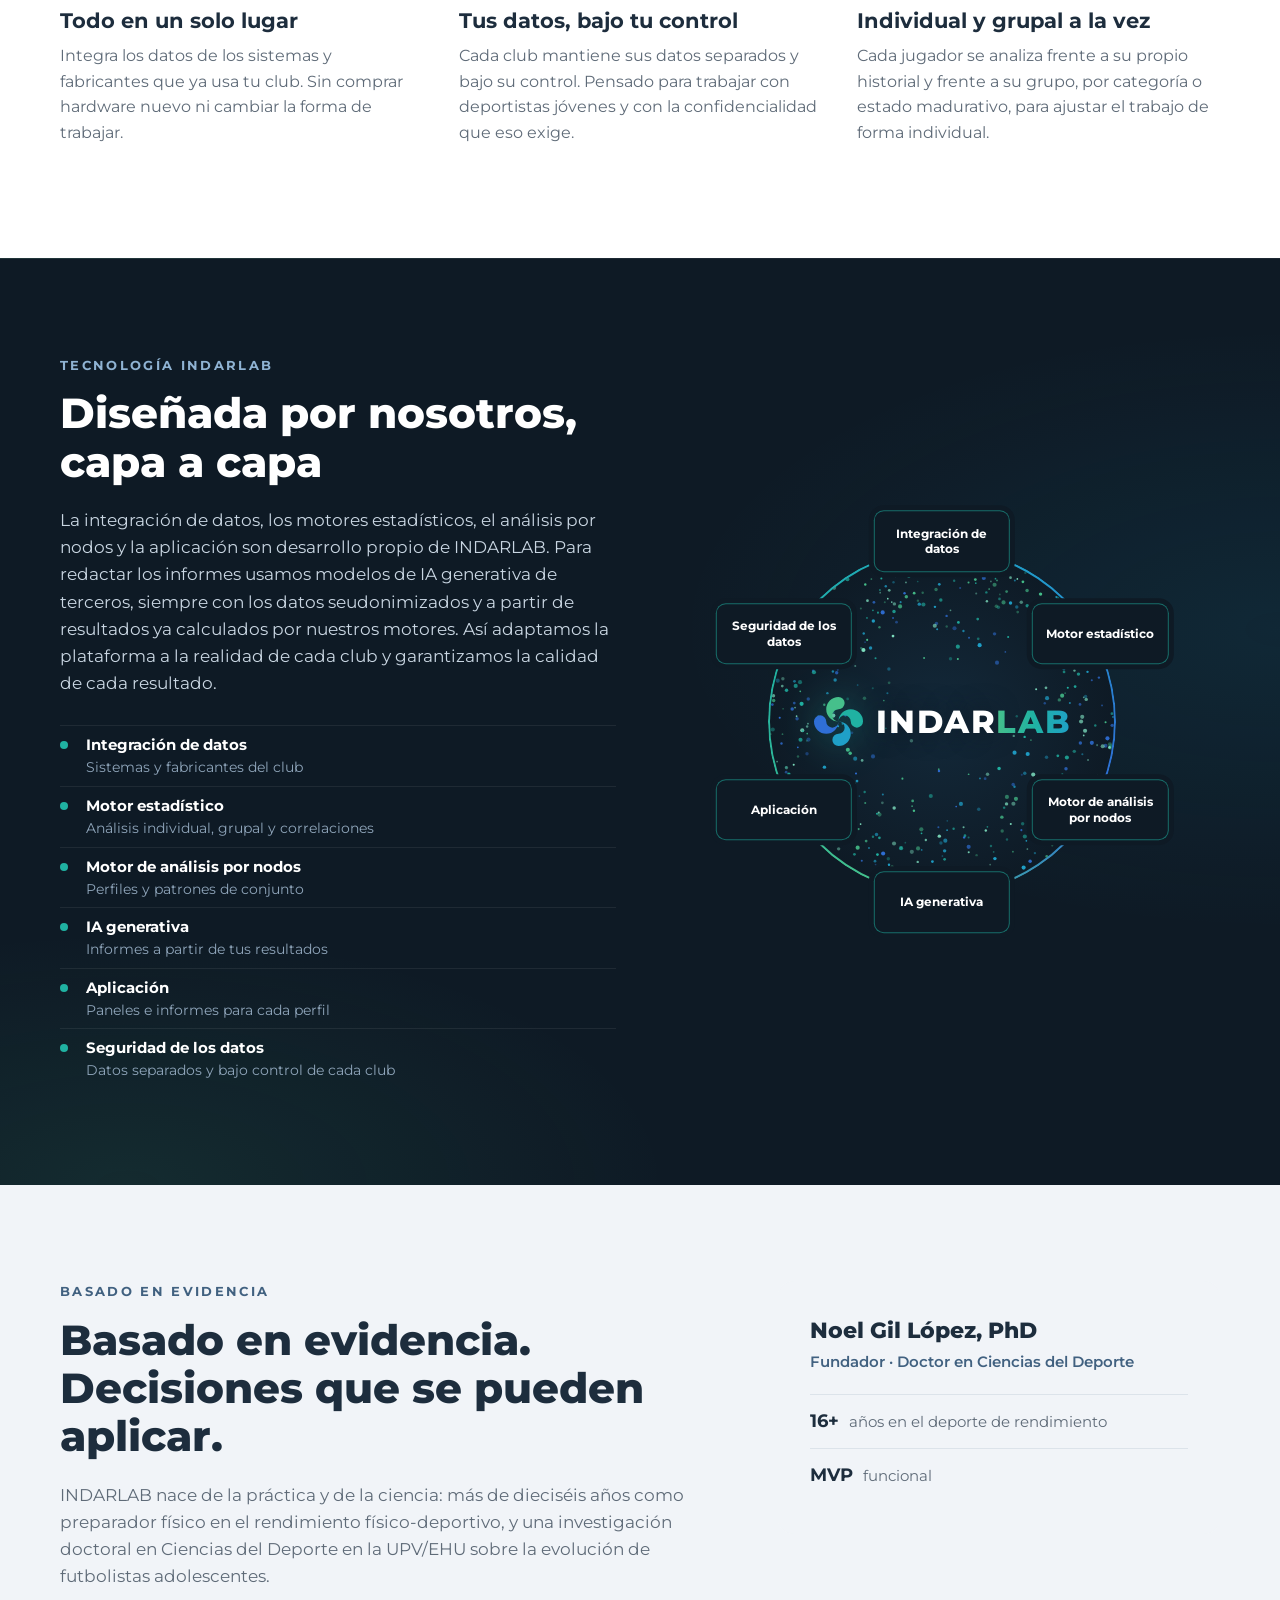
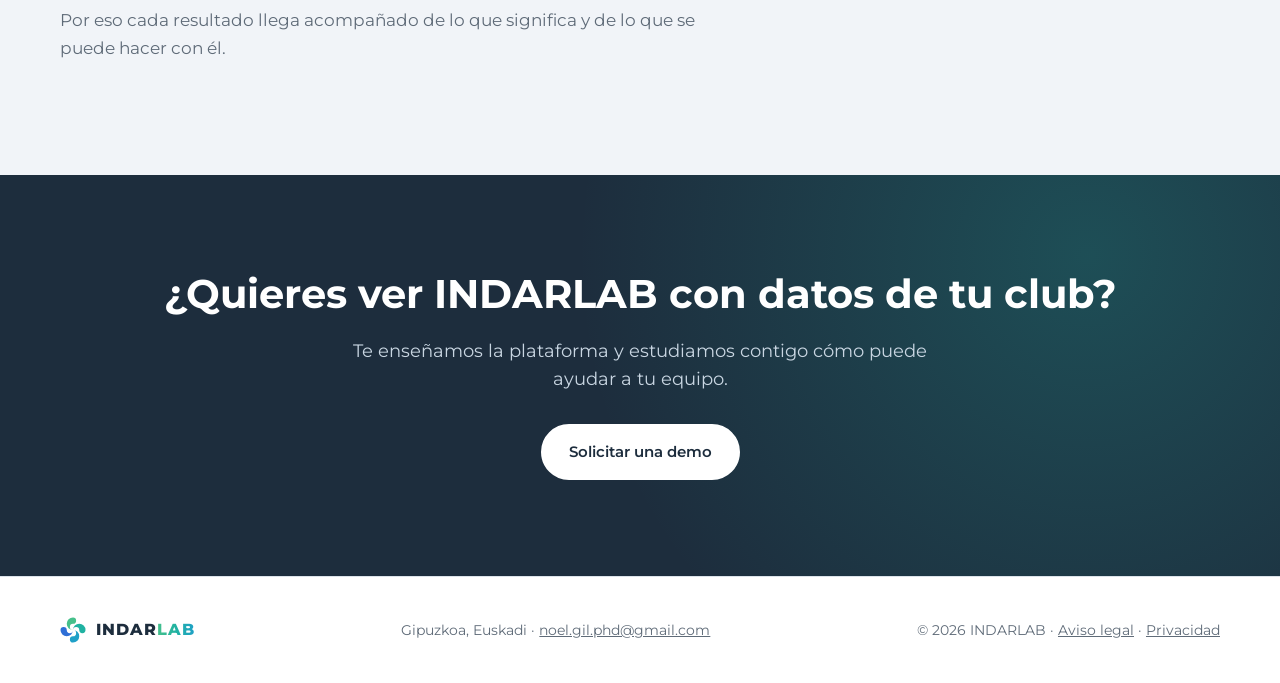
==== commit aaaf8635: "Update email address in footer section" ====
--- a/index.html
+++ b/index.html
@@ -445,7 +445,7 @@
         <img src="assets/img/lauburu.svg" alt="" class="brand__symbol">
         <span class="brand__name">INDAR<span class="grad">LAB</span></span>
       </a>
-      <p>Gipuzkoa, Euskadi · <a href="mailto:noelandresgil@hotmail.com">noelandresgil@hotmail.com</a></p>
+      <p>Gipuzkoa, Euskadi · <a href="mailto:noel.gil.phd@gmail.com">noel.gil.phd@gmail.com</a></p>
       <p class="footer__legal">© <span id="year">2026</span> INDARLAB · <a href="#">Aviso legal</a> · <a href="#">Privacidad</a></p>
     </div>
   </footer>
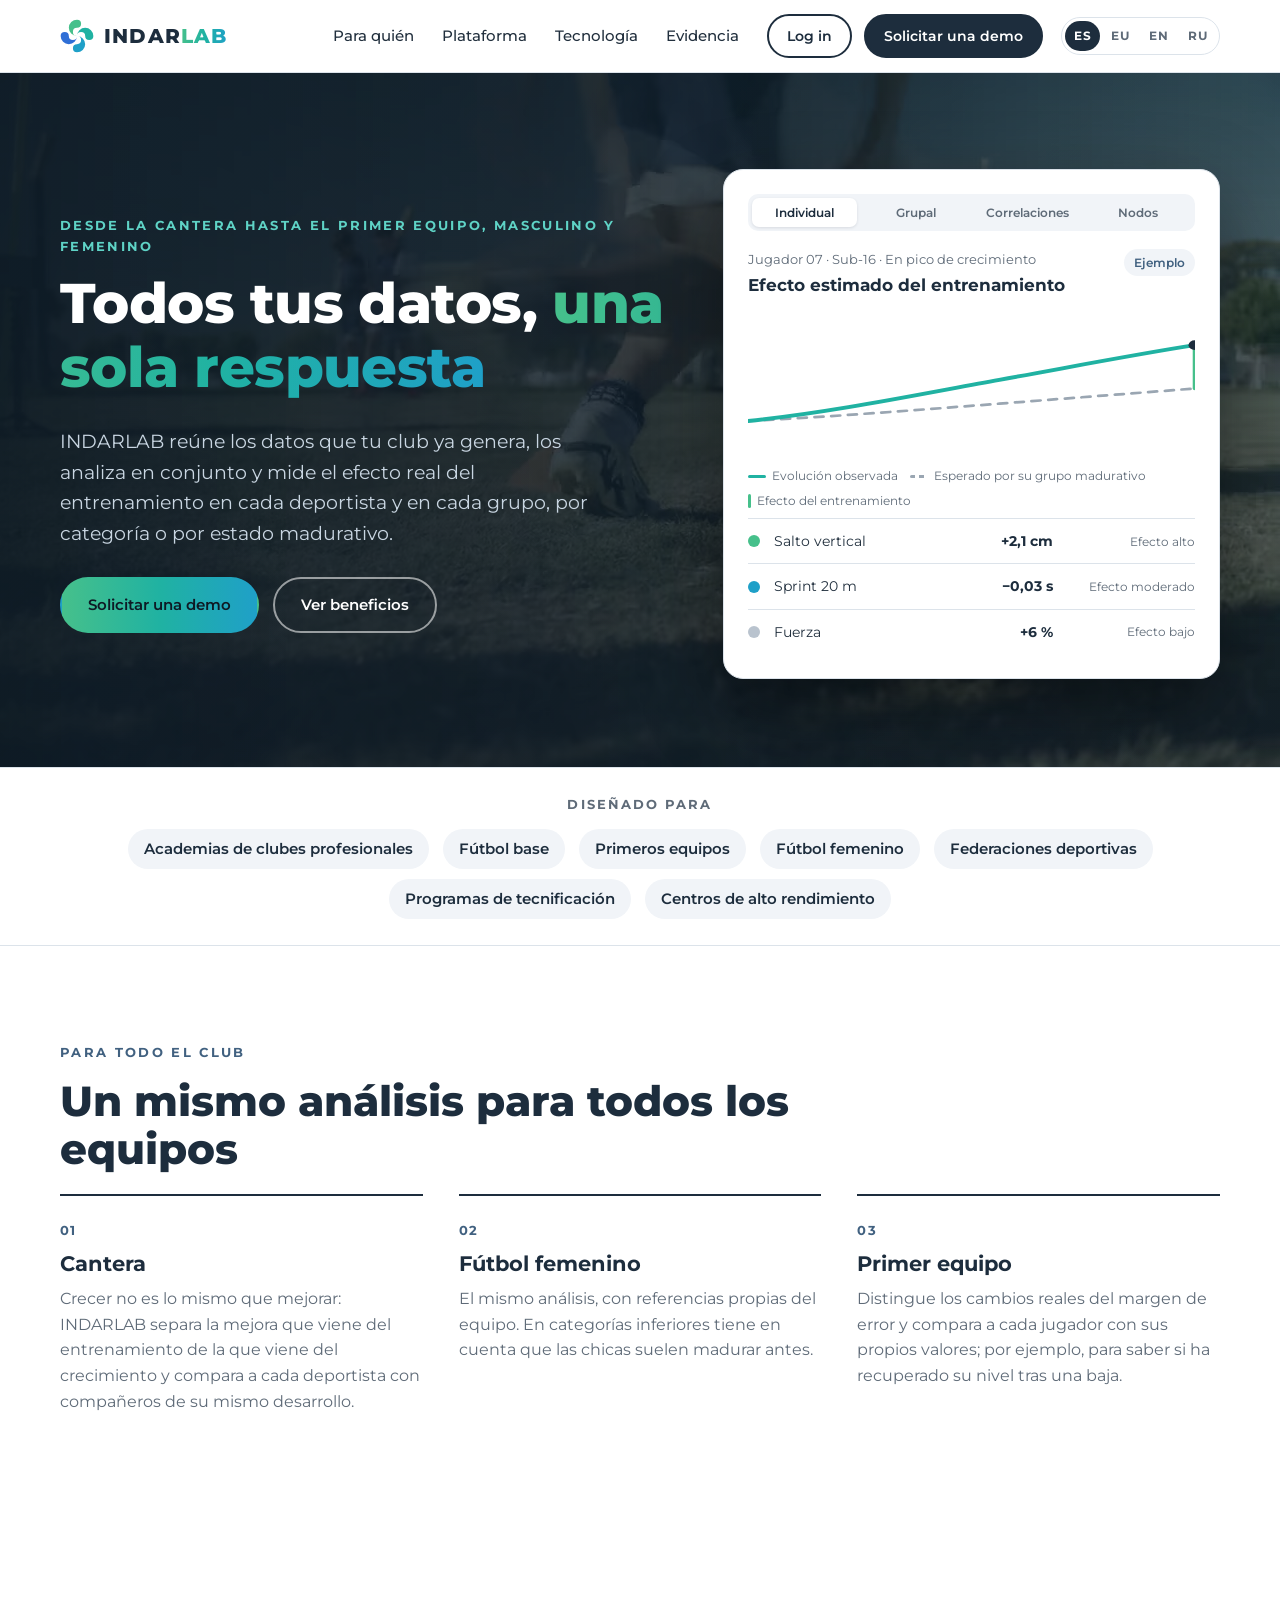
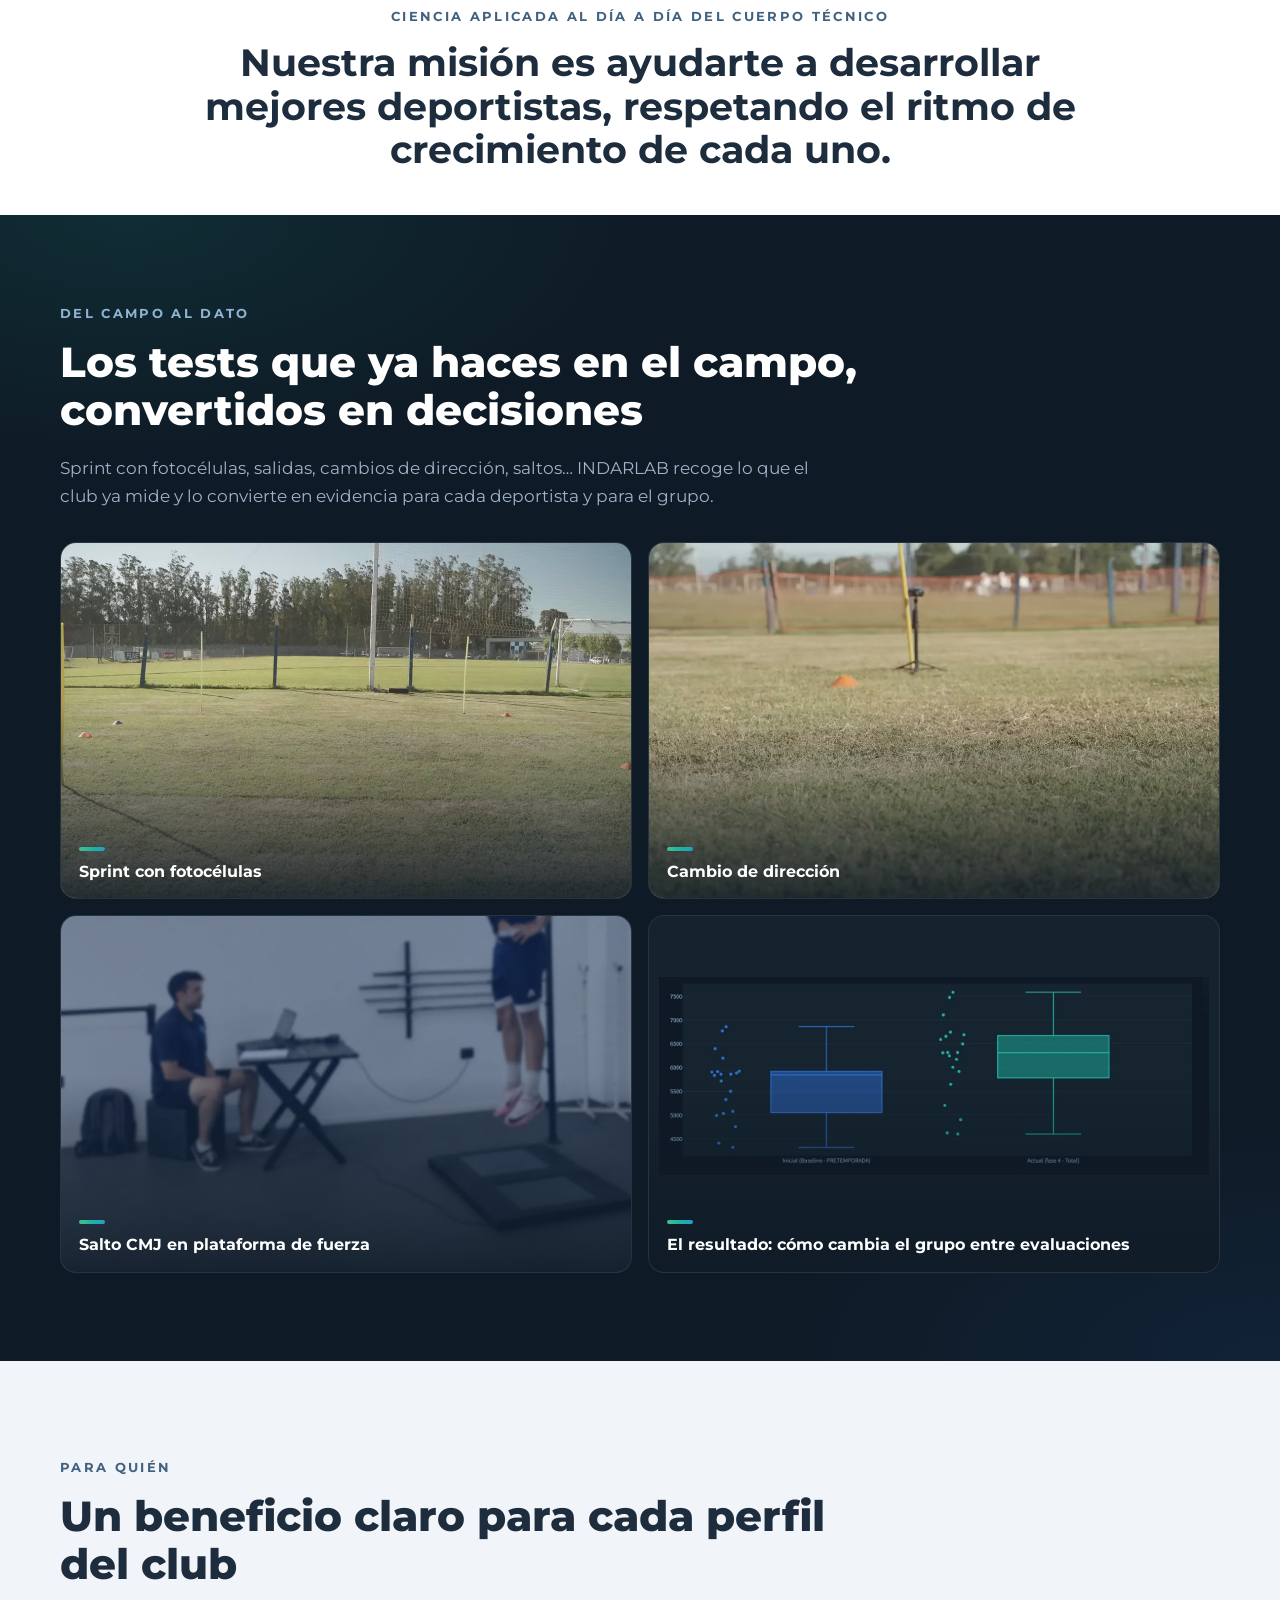
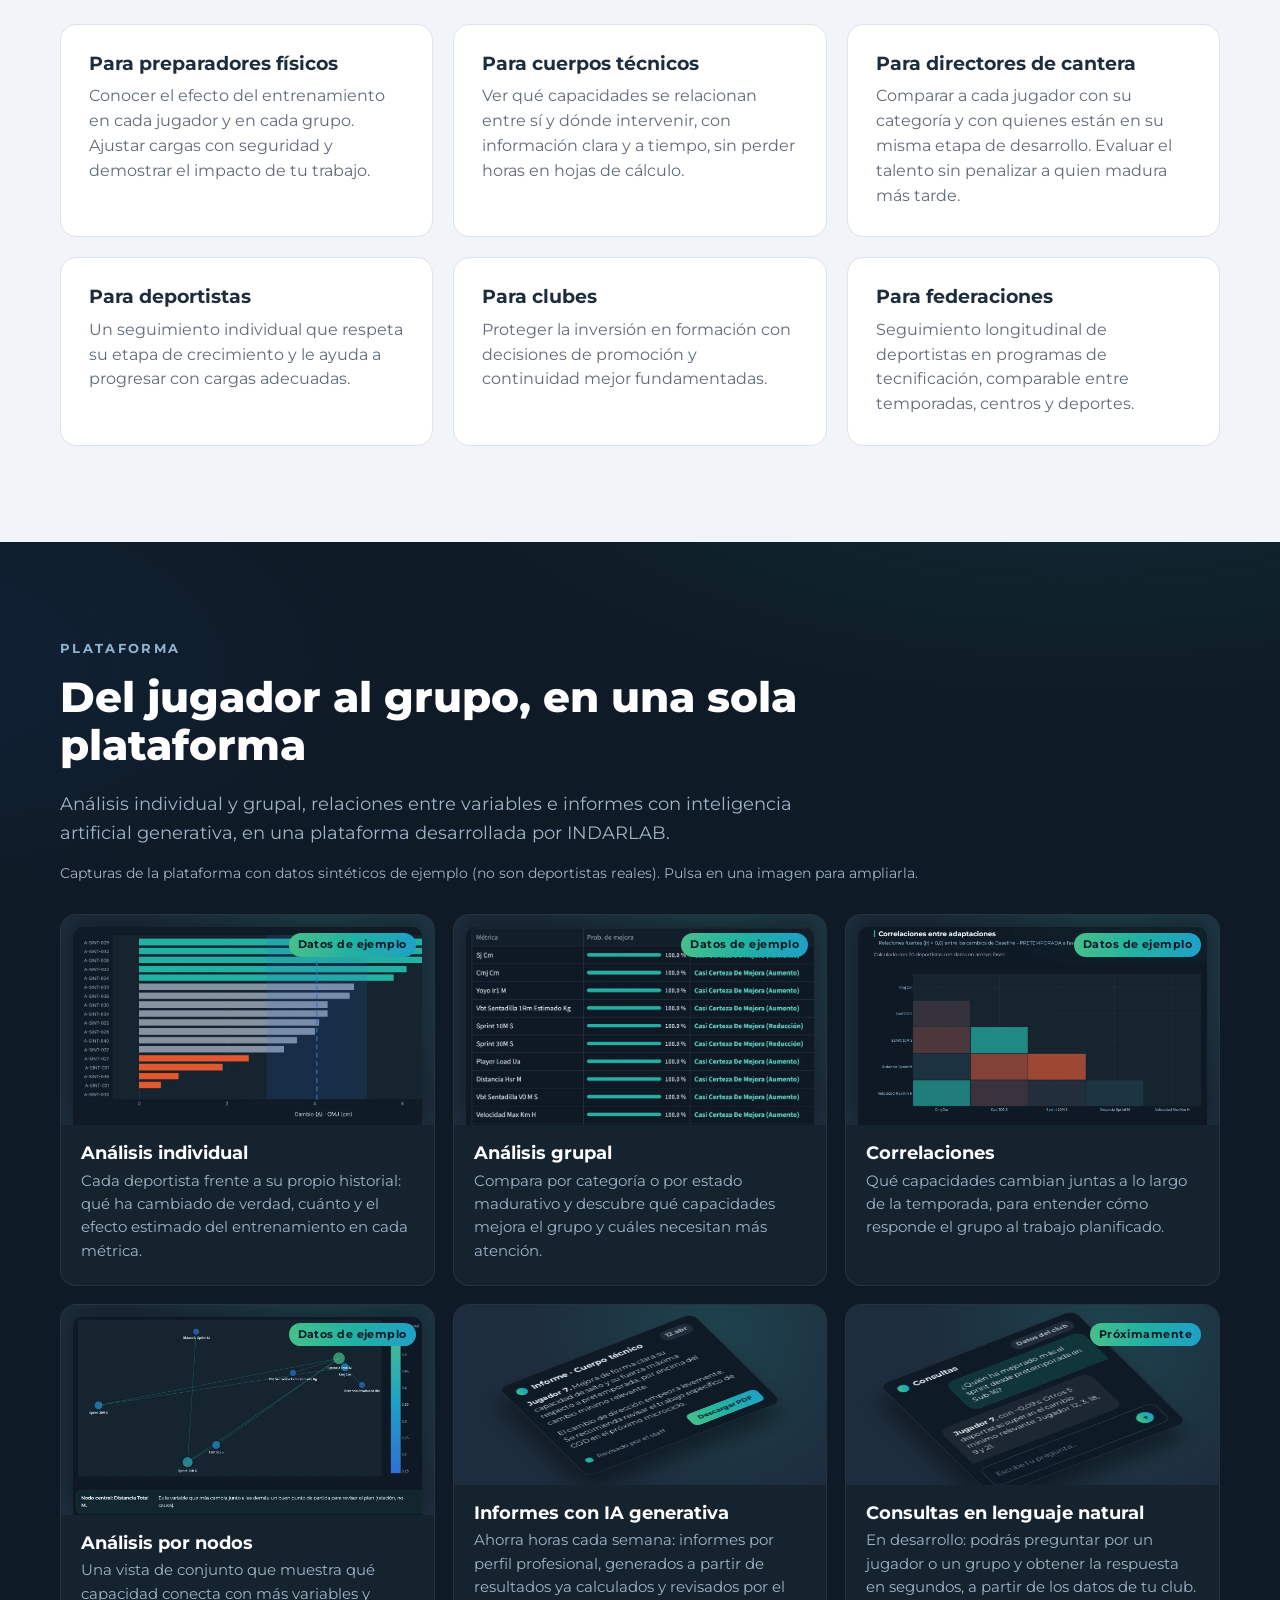
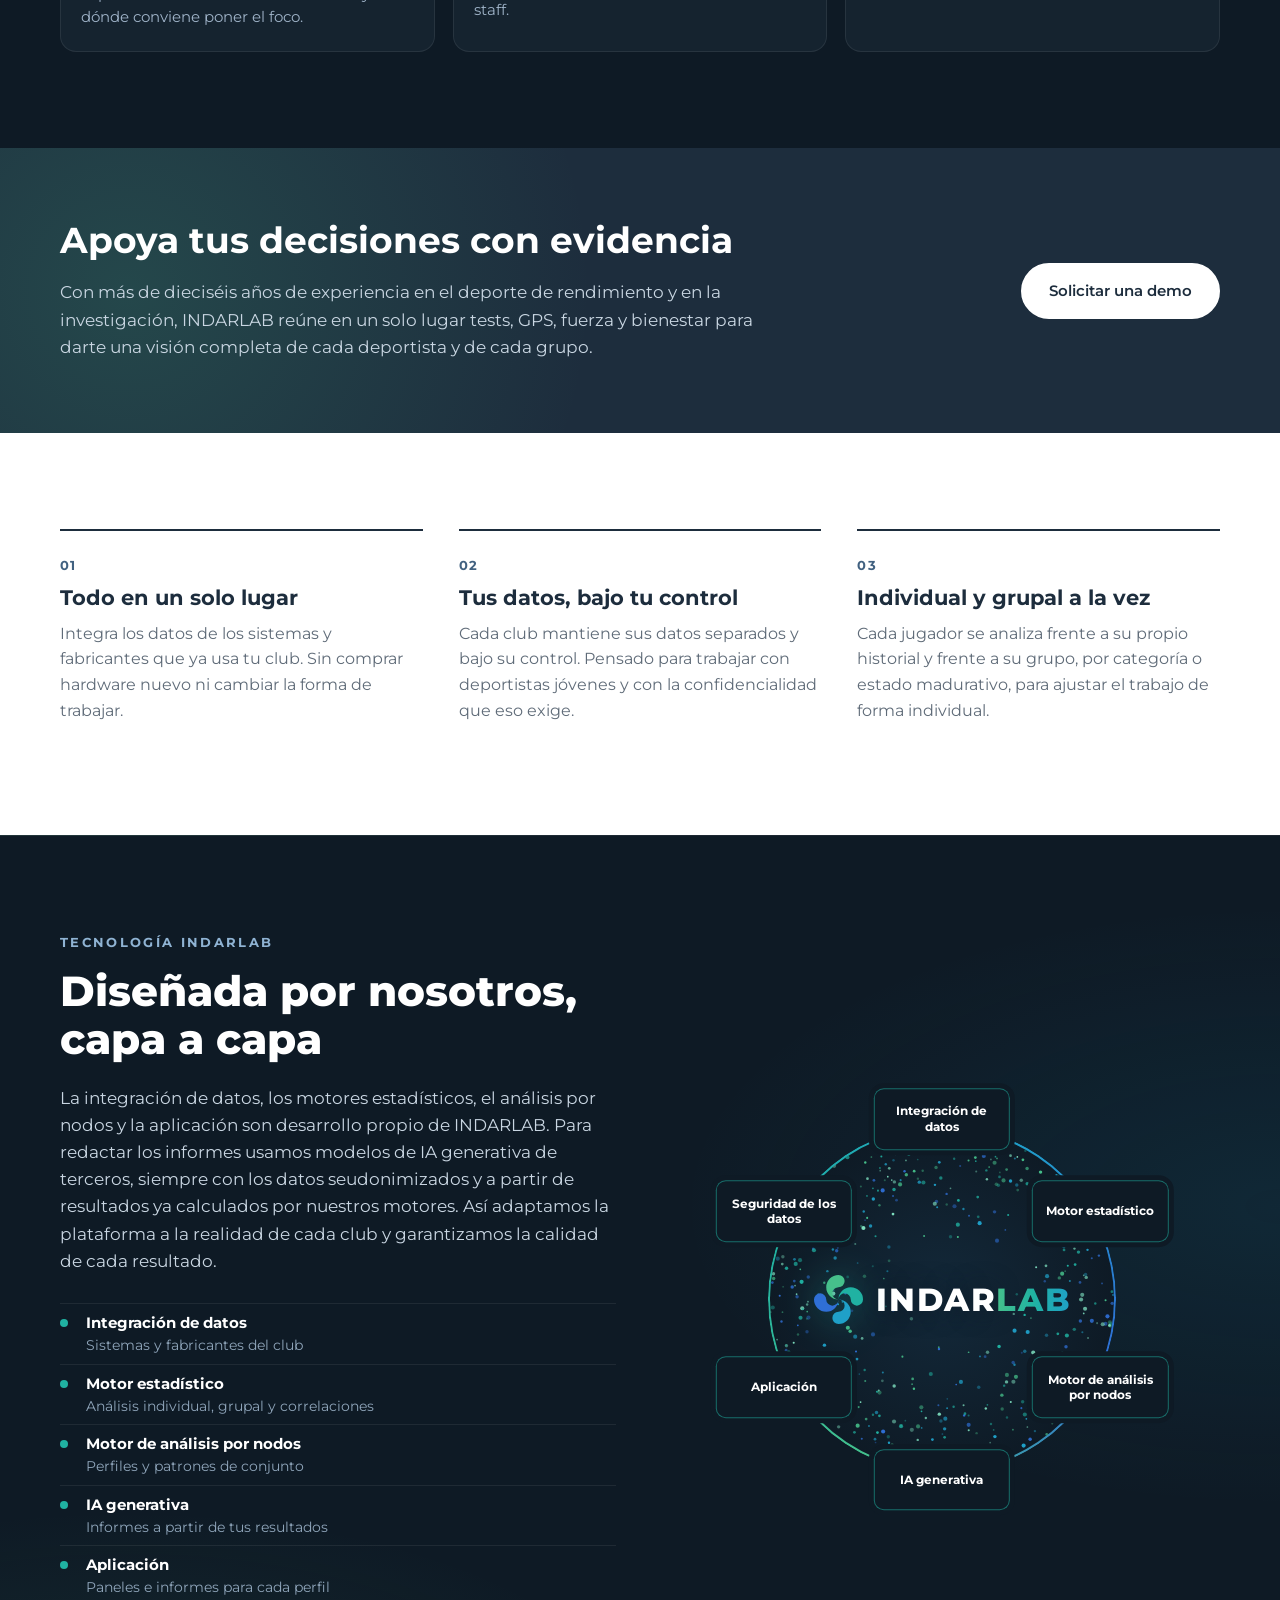
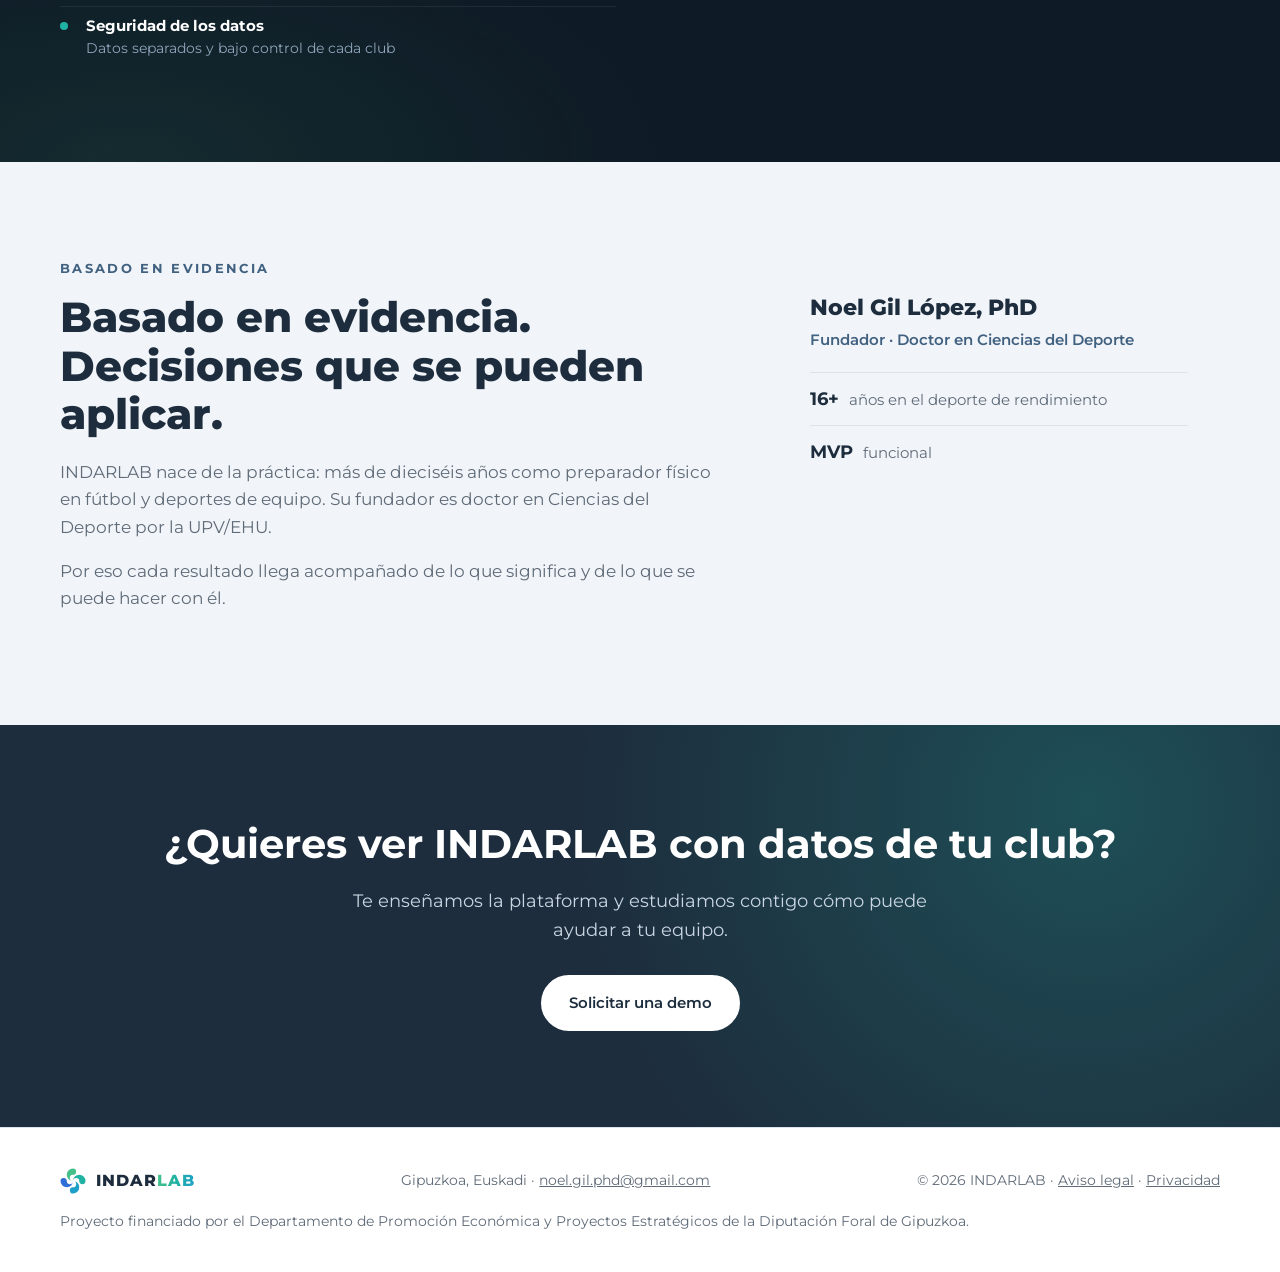
==== commit a135c4fd: "Add files via upload" ====
--- a/index.html
+++ b/index.html
@@ -3,7 +3,7 @@
 <head>
   <meta charset="UTF-8">
   <meta name="viewport" content="width=device-width, initial-scale=1">
-  <title>INDARLAB · Ciencia del deporte e inteligencia artificial para el desarrollo del talento</title>
+  <title>INDARLAB · Todos tus datos, una sola respuesta</title>
   <meta name="description" content="INDARLAB analiza a cada deportista y a cada grupo, y estima el efecto del entrenamiento con motores estadísticos propios e inteligencia artificial.">
   <link rel="icon" href="assets/img/favicon.svg" type="image/svg+xml">
   <link rel="preconnect" href="https://fonts.googleapis.com">
@@ -45,9 +45,9 @@
       </div>
       <div class="container hero__grid">
         <div class="hero__text">
-          <p class="eyebrow">Ciencia del deporte e inteligencia artificial para el desarrollo del talento</p>
-          <h1>Mide el efecto real del entrenamiento en <span class="grad">cada deportista</span></h1>
-          <p class="lead">INDARLAB analiza a cada deportista y a cada grupo, por categoría o por estado madurativo, y estima el efecto del entrenamiento con motores estadísticos propios e inteligencia artificial. A partir de los datos que tu club ya genera.</p>
+          <p class="eyebrow">Desde la cantera hasta el primer equipo, masculino y femenino</p>
+          <h1>Todos tus datos, <span class="grad">una sola respuesta</span></h1>
+          <p class="lead">INDARLAB reúne los datos que tu club ya genera, los analiza en conjunto y mide el efecto real del entrenamiento en cada deportista y en cada grupo, por categoría o por estado madurativo.</p>
           <div class="hero__ctas">
             <a href="#contacto" class="btn">Solicitar una demo</a>
             <a href="#para-quien" class="btn btn--ghost">Ver beneficios</a>
@@ -182,10 +182,37 @@
         <ul class="segments__list">
           <li>Academias de clubes profesionales</li>
           <li>Fútbol base</li>
+          <li>Primeros equipos</li>
+          <li>Fútbol femenino</li>
           <li>Federaciones deportivas</li>
           <li>Programas de tecnificación</li>
           <li>Centros de alto rendimiento</li>
         </ul>
+      </div>
+    </section>
+
+    <!-- ============ 2b · PARA TODO EL CLUB ============ -->
+    <section class="section" id="todo-el-club">
+      <div class="container">
+        <p class="eyebrow">Para todo el club</p>
+        <h2 class="section__title">Un mismo análisis para todos los equipos</h2>
+        <div class="features">
+          <article class="feature">
+            <span class="feature__num">01</span>
+            <h3>Cantera</h3>
+            <p>Crecer no es lo mismo que mejorar: INDARLAB separa la mejora que viene del entrenamiento de la que viene del crecimiento y compara a cada deportista con compañeros de su mismo desarrollo.</p>
+          </article>
+          <article class="feature">
+            <span class="feature__num">02</span>
+            <h3>Fútbol femenino</h3>
+            <p>El mismo análisis, con referencias propias del equipo. En categorías inferiores tiene en cuenta que las chicas suelen madurar antes.</p>
+          </article>
+          <article class="feature">
+            <span class="feature__num">03</span>
+            <h3>Primer equipo</h3>
+            <p>Distingue los cambios reales del margen de error y compara a cada jugador con sus propios valores; por ejemplo, para saber si ha recuperado su nivel tras una baja.</p>
+          </article>
+        </div>
       </div>
     </section>
 
@@ -414,7 +441,7 @@
         <div>
           <p class="eyebrow">Basado en evidencia</p>
           <h2 class="section__title">Basado en evidencia. Decisiones que se pueden aplicar.</h2>
-          <p>INDARLAB nace de la práctica y de la ciencia: más de dieciséis años como preparador físico en el rendimiento físico-deportivo, y una investigación doctoral en Ciencias del Deporte en la UPV/EHU sobre la evolución de futbolistas adolescentes.</p>
+          <p>INDARLAB nace de la práctica: más de dieciséis años como preparador físico en fútbol y deportes de equipo. Su fundador es doctor en Ciencias del Deporte por la UPV/EHU.</p>
           <p>Por eso cada resultado llega acompañado de lo que significa y de lo que se puede hacer con él.</p>
         </div>
         <div class="founder">
@@ -447,6 +474,7 @@
       </a>
       <p>Gipuzkoa, Euskadi · <a href="mailto:noel.gil.phd@gmail.com">noel.gil.phd@gmail.com</a></p>
       <p class="footer__legal">© <span id="year">2026</span> INDARLAB · <a href="#">Aviso legal</a> · <a href="#">Privacidad</a></p>
+      <p class="footer__funding">Proyecto financiado por el Departamento de Promoción Económica y Proyectos Estratégicos de la Diputación Foral de Gipuzkoa.</p>
     </div>
   </footer>
 
